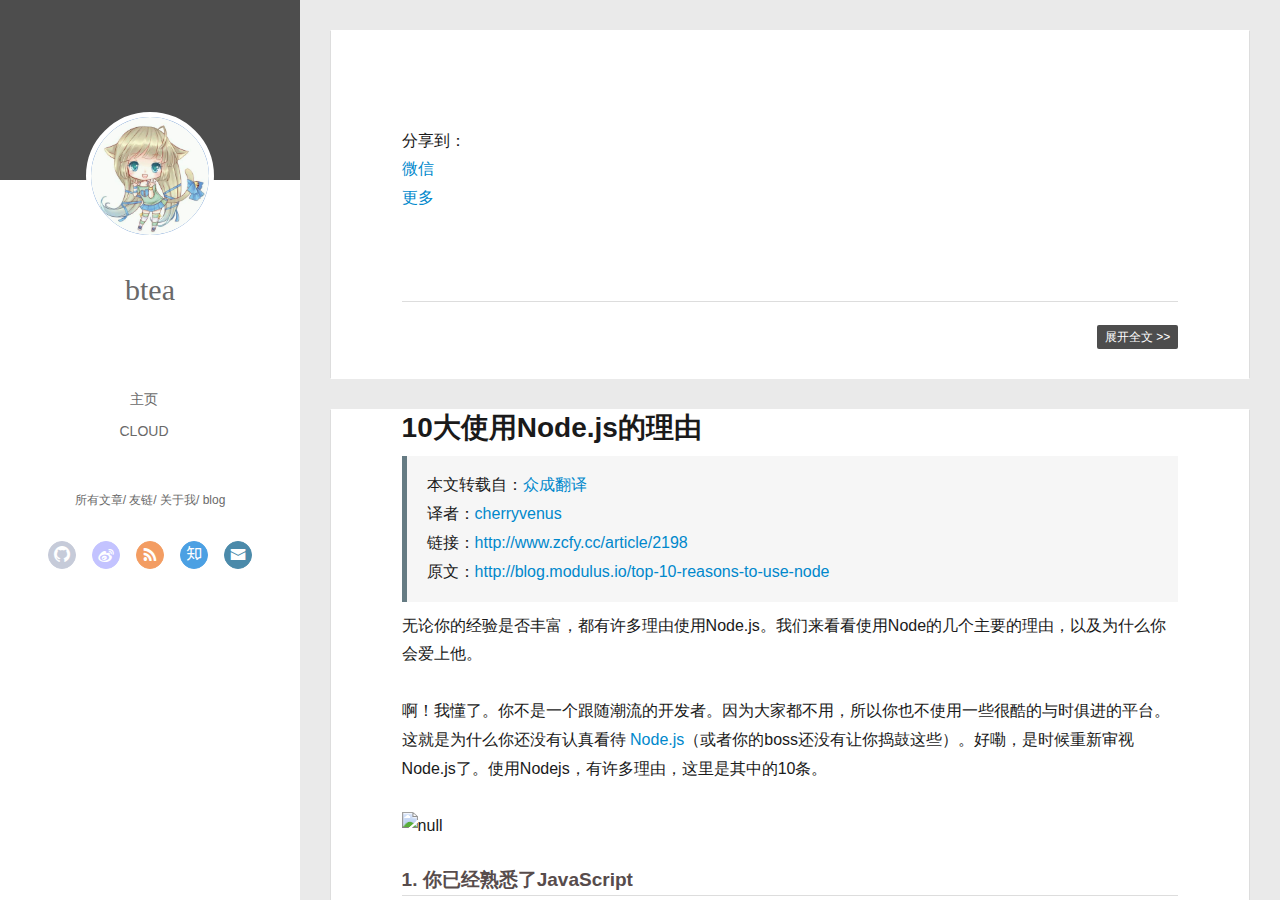
==== index.html @ ea85a0a9 "Site updated: 2017-07-14 10:32:49" ====
<!DOCTYPE html>
<html>
<head>
  <meta charset="utf-8">
  
  <meta name="renderer" content="webkit">
  <meta http-equiv="X-UA-Compatible" content="IE=edge" >
  <link rel="dns-prefetch" href="http://yoursite.com">
  <title>Hexo</title>
  <meta name="viewport" content="width=device-width, initial-scale=1, maximum-scale=1">
  <meta property="og:type" content="website">
<meta property="og:title" content="Hexo">
<meta property="og:url" content="http://yoursite.com/index.html">
<meta property="og:site_name" content="Hexo">
<meta name="twitter:card" content="summary">
<meta name="twitter:title" content="Hexo">
  
    <link rel="alternative" href="/atom.xml" title="Hexo" type="application/atom+xml">
  
  
    <link rel="icon" href="img/1.ico">
  
  <link rel="stylesheet" type="text/css" href="/./main.b3331d.css">
  <style type="text/css">
  
    #container.show {
      background: linear-gradient(200deg,#a0cfe4,#e8c37e);
    }
  </style>
  

  

</head>

<body>
  <div id="container" q-class="show:isCtnShow">
    <canvas id="anm-canvas" class="anm-canvas"></canvas>
    <div class="left-col" q-class="show:isShow">
      
<div class="overlay" style="background: #4d4d4d"></div>
<div class="intrude-less">
	<header id="header" class="inner">
		<a href="/" class="profilepic">
			<img src="/img/timg.jpg" class="js-avatar">
		</a>
		<hgroup>
		  <h1 class="header-author"><a href="/">btea</a></h1>
		</hgroup>
		

		<nav class="header-menu">
			<ul>
			
				<li><a href="/">主页</a></li>
	        
				<li><a href="/cloud/index.html">cloud</a></li>
	        
			</ul>
		</nav>
		<nav class="header-smart-menu">
    		
    			
    			<a q-on="click: openSlider(e, 'innerArchive')" href="javascript:void(0)">所有文章</a>
    			
            
    			
    			<a q-on="click: openSlider(e, 'friends')" href="javascript:void(0)">友链</a>
    			
            
    			
    			<a q-on="click: openSlider(e, 'aboutme')" href="javascript:void(0)">关于我</a>
    			
            
    			
    			<a q-on="click: openSlider(e, 'blank')" href="javascript:void(0)">blog</a>
    			
            
		</nav>
		<nav class="header-nav">
			<div class="social">
				
					<a class="github" target="_blank" href="#" title="github"><i class="icon-github"></i></a>
		        
					<a class="weibo" target="_blank" href="#" title="weibo"><i class="icon-weibo"></i></a>
		        
					<a class="rss" target="_blank" href="#" title="rss"><i class="icon-rss"></i></a>
		        
					<a class="zhihu" target="_blank" href="#" title="zhihu"><i class="icon-zhihu"></i></a>
		        
					<a class="mail" target="_blank" href="mailto:2356281422@qq.com" title="mail"><i class="icon-mail"></i></a>
		        
			</div>
		</nav>
	</header>		
</div>

    </div>
    <div class="mid-col" q-class="show:isShow,hide:isShow|isFalse">
      
<nav id="mobile-nav">
  	<div class="overlay js-overlay" style="background: #4d4d4d"></div>
	<div class="btnctn js-mobile-btnctn">
  		<div class="slider-trigger list" q-on="click: openSlider(e)"><i class="icon icon-sort"></i></div>
	</div>
	<div class="intrude-less">
		<header id="header" class="inner">
			<div class="profilepic">
				<img src="/img/timg.jpg" class="js-avatar">
			</div>
			<hgroup>
			  <h1 class="header-author js-header-author">btea</h1>
			</hgroup>
			
			
			
				
			
				
			
			
			
			<nav class="header-nav">
				<div class="social">
					
						<a class="github" target="_blank" href="#" title="github"><i class="icon-github"></i></a>
			        
						<a class="weibo" target="_blank" href="#" title="weibo"><i class="icon-weibo"></i></a>
			        
						<a class="rss" target="_blank" href="#" title="rss"><i class="icon-rss"></i></a>
			        
						<a class="zhihu" target="_blank" href="#" title="zhihu"><i class="icon-zhihu"></i></a>
			        
						<a class="mail" target="_blank" href="mailto:2356281422@qq.com" title="mail"><i class="icon-mail"></i></a>
			        
				</div>
			</nav>

			<nav class="header-menu js-header-menu">
				<ul style="width: 50%">
				
				
					<li style="width: 50%"><a href="/">主页</a></li>
		        
					<li style="width: 50%"><a href="/cloud/index.html">cloud</a></li>
		        
				</ul>
			</nav>
		</header>				
	</div>
	<div class="mobile-mask" style="display:none" q-show="isShow"></div>
</nav>

      <div id="wrapper" class="body-wrap">
        <div class="menu-l">
          <div class="canvas-wrap">
            <canvas data-colors="#eaeaea" data-sectionHeight="100" data-contentId="js-content" id="myCanvas1" class="anm-canvas"></canvas>
          </div>
          <div id="js-content" class="content-ll">
            
  
    <article id="post-test" class="article article-type-post  article-index" itemscope itemprop="blogPost">
  <div class="article-inner">
    
    <div class="article-entry" itemprop="articleBody">
      
        <p><br>  <!-- JiaThis Button BEGIN --><div id="ckepop"><br>    <span class="jiathis_txt">分享到：</span><br>    <a class="jiathis_button_weixin">微信</a><br>    <a href="http://www.jiathis.com/share" class="jiathis jiathis_txt jiathis_separator jtico jtico_jiathis" target="_blank">更多</a><br>    <a class="jiathis_counter_style"></a> </div><br>    <script type="text/javascript" src="http://v3.jiathis.com/code/jia.js?uid=1" charset="utf-8"></script><br>     <!-- JiaThis Button END --></p>

      

      
    </div>
    <div class="article-info article-info-index">
      
      
      

      
        <p class="article-more-link">
          <a class="article-more-a" href="/2017/07/14/test/">展开全文 >></a>
        </p>
      

      
      <div class="clearfix"></div>
    </div>
  </div>
</article>





  
    <article id="post-node.js" class="article article-type-post  article-index" itemscope itemprop="blogPost">
  <div class="article-inner">
    
    <div class="article-entry" itemprop="articleBody">
      
        <h1 id="10大使用Node-js的理由"><a href="#10大使用Node-js的理由" class="headerlink" title="10大使用Node.js的理由"></a>10大使用Node.js的理由</h1><blockquote>
<p>本文转载自：<a href="http://www.zcfy.cc" target="_blank" rel="external">众成翻译</a><br>译者：<a href="http://www.zcfy.cc/@cherryvenus" target="_blank" rel="external">cherryvenus</a><br>链接：<a href="http://www.zcfy.cc/article/2198" target="_blank" rel="external">http://www.zcfy.cc/article/2198</a><br>原文：<a href="http://blog.modulus.io/top-10-reasons-to-use-node" target="_blank" rel="external">http://blog.modulus.io/top-10-reasons-to-use-node</a></p>
</blockquote>
<p>无论你的经验是否丰富，都有许多理由使用Node.js。我们来看看使用Node的几个主要的理由，以及为什么你会爱上他。</p>
<p>啊！我懂了。你不是一个跟随潮流的开发者。因为大家都不用，所以你也不使用一些很酷的与时俱进的平台。这就是为什么你还没有认真看待 <a href="http://nodejs.org/" target="_blank" rel="external">Node.js</a>（或者你的boss还没有让你捣鼓这些）。好嘞，是时候重新审视Node.js了。使用Nodejs，有许多理由，这里是其中的10条。</p>
<p><img src="http://p0.qhimg.com/t013494e51ae5ceb86e.png" alt="null"></p>
<h3 id="1-你已经熟悉了JavaScript"><a href="#1-你已经熟悉了JavaScript" class="headerlink" title="1. 你已经熟悉了JavaScript"></a>1. 你已经熟悉了JavaScript</h3><p>让我猜猜。你正在使用一个功能强大的客户端框架(<a href="https://angularjs.org/" target="_blank" rel="external">Angular</a>，<a href="http://emberjs.com/" target="_blank" rel="external">Ember</a>, <a href="http://backbonejs.org/" target="_blank" rel="external">Backbone</a>)以及REST-ful服务器端的API，使用JSON这种数据格式来传输和接受数据。即使你没有使用其中的任一种框架，你也用jQuery写过自己的框架。因此如果你不在服务器端使用Node.js，那么你就不断地做转译吧。你在转译两件事：1）来自你脑中JavaScript的逻辑转换为服务器端框架的逻辑。以及2）来自JSON的HTTP数据转换为你的服务器端的对象。</p>
<p>JavaScript贯穿着你的应用，你不但智力上涨，你也获得了实践经验。通过模型和模板的复用，你可以减少应用的大小，同时减少了复杂度和出现bug的可能性。</p>
<p>JavaScript作为一种语言正在占领全世界！过不了多久，全球的每台电脑上都会有一个JavaScript运行环境，并且这看上去会持续一段时间。</p>
<h3 id="2-它很快"><a href="#2-它很快" class="headerlink" title="2. 它很快"></a>2. 它很快</h3><p>Node.js是JavaScript运行环境，使用了Google用在Chrome中的V8引擎。V8以闪电般的速度编译和执行JavaScript是因为V8将JavaScript编译成本地机器代码。</p>
<p><img src="http://p0.qhimg.com/t01ebafd23ec44d1a8e.jpg" alt="null"></p>
<p>除了让JavaScript运行有闪电般的速度，Node.js真正的魔法是event loop。event loop 在所有的I/O异步操作中都是单线程实现的。传统上，I/O操作可以同步运行（阻塞），也可以是异步的，通过并行线程来执行工作。这种传统的方法消耗许多内存并且是臭名昭著地难编程。相比较之下，当一个Node应用需要执行一个I/O操作，他传递一个异步任务到event loop，加上一个回调函数，然后继续执行剩下的程序。当异步操作完成，event loop 返回任务去执行他的回调函数。</p>
<p>换句话说，网络连接的读写，文件系统的读写，以及数据库的读写——所有的在网页应用中的日常任务——在Node中执行地非常非常快。Node能让你创建快速，大规模的网络应用，能够处理高吞吐量的大量的实时连接。</p>
<h3 id="3-工具"><a href="#3-工具" class="headerlink" title="3. 工具"></a>3. 工具</h3><p><img src="http://p0.qhimg.com/t01475899077af3e019.png" alt="null"></p>
<p><a href="https://www.npmjs.org/" target="_blank" rel="external">npm</a>是Node.js的包管理器并且它棒呆了。这确实很棒，当然，这类似于其他生态系统的包管理器，但是npm很快很稳很一致。他在寻找和安装项目依赖做的非常好。他让包和其他的项目隔离开来，防止版本混淆。但是，他也处理全局shell命令安装和平台依赖的二进制。一时间，我不记得我在npm中安装的包，在这里我要问自己，“为什么会混淆这些模块？模块安装在哪里？为什么选这个版本而不是另一个？”</p>
<p><a href="http://gruntjs.com/" target="_blank" rel="external">grunt</a> 是较早的任务管理器，但是也有新生代的工具，如<a href="http://gulpjs.com/" target="_blank" rel="external">gulp</a>, <a href="http://brunch.io/" target="_blank" rel="external">brunch</a>, 和 <a href="https://github.com/broccolijs/broccoli" target="_blank" rel="external">broccoli</a>，他们专注于创建编译你的文件，利用了JavaScript强大的文件流能力。</p>
<h3 id="4-你又一次刷新了对JavaScript的认识"><a href="#4-你又一次刷新了对JavaScript的认识" class="headerlink" title="4. 你又一次刷新了对JavaScript的认识"></a>4. 你又一次刷新了对JavaScript的认识</h3><p><img src="http://p0.qhimg.com/t018cdb56bfcae707f2.png" alt="null"></p>
<p>那么你决定在你的服务器上用JavaScript了，并且你为你的决定感到庆幸，避免了所有的从客户端数据到服务器端数据的编译。但是数据到数据库需要甚至更多的编译！</p>
<p>There’s good news. If you’re using an object database like <a href="http://www.mongodb.org/" target="_blank" rel="external">Mongo</a>, then you can extend JavaScript to the persistence layer as well.<br>这是一个好消息。如果你在用对象数据库，如 <a href="http://www.mongodb.org/" target="_blank" rel="external">Mongo</a>，然后你可以扩展JavaScript让持久层更好。</p>
<p>使用node.js允许你在客户端，在服务器端和在数据库中用相同的语言。从浏览器到磁盘，你可以用他的原生JSON格式保存你的数据。</p>
<h3 id="5-实时变得简单"><a href="#5-实时变得简单" class="headerlink" title="5. 实时变得简单"></a>5. 实时变得简单</h3><p>如果Node.js很擅长多并发连接，那么他也擅长多用户的，实时的网页程序，例如聊天室和游戏。Node的 event loop 能够满足多用户需求。实时能力使用websocket协议。Websocket是在客户端和服务器端的简单的双向沟通渠道。因此服务器能够推送数据到客户端就像客户端推送一样。websocket运行在TCP，避免了HTTP的消耗。</p>
<p><a href="http://socket.io/" target="_blank" rel="external">Socket.io</a>是在websoket库中的一个非常受欢迎的库，这让杀掉协同的web应用变得简单。这里是一个简单的使用 socket.io的服务器：</p>
<figure class="highlight plain"><table><tr><td class="gutter"><pre><div class="line">1</div><div class="line">2</div><div class="line">3</div><div class="line">4</div><div class="line">5</div><div class="line">6</div><div class="line">7</div><div class="line">8</div><div class="line">9</div><div class="line">10</div><div class="line">11</div><div class="line">12</div><div class="line">13</div><div class="line">14</div><div class="line">15</div></pre></td><td class="code"><pre><div class="line">var app = require(&apos;http&apos;).createServer(handler)</div><div class="line">var io = require(&apos;socket.io&apos;)(app);</div><div class="line"></div><div class="line">app.listen(8080);</div><div class="line"></div><div class="line">io.on(&apos;connection&apos;, function (socket) &#123;</div><div class="line"></div><div class="line">  // Send a message to the client</div><div class="line">  socket.emit(&apos;event to client&apos;, &#123; hello: &apos;world&apos; &#125;);</div><div class="line"></div><div class="line">  // Handle a message from the client</div><div class="line">  socket.on(&apos;event from client, function (data) &#123;</div><div class="line">    console.log(data);</div><div class="line">  &#125;);</div><div class="line">&#125;);</div></pre></td></tr></table></figure>
<h3 id="6-流数据"><a href="#6-流数据" class="headerlink" title="6. 流数据"></a>6. 流数据</h3><p>传统意义上来说，web框架将HTTP请求和响应当做一个整体的数据对象。实际上，他们是I/O流，你可以想象，如果你把文件从文件系统中以流的形式取出。既然Node.js非常擅长处理I/O，我们能够利用这个特点创建一些很酷的东西。比如，它能够当视频或音频文件上传的时候，就<a href="http://transloadit.com/blog/2010/12/realtime-encoding-over-150x-faster/" target="_blank" rel="external">转码音频或视频文件</a>，减少了整体处理的时间。</p>
<p>Node能够读写流到websocket，就像他可以读写流到HTTP。比如，我们能够从服务器中运行的进程中通过websocket标准输出到浏览器，并且实时在网页上显示输出结果。</p>
<h3 id="7-一个代码库和免费的实时"><a href="#7-一个代码库和免费的实时" class="headerlink" title="7. 一个代码库和免费的实时"></a>7. 一个代码库和免费的实时</h3><p>如果你已经了解了这么多，你可能会问自己，“如果Node.js允许你在服务器和客户端使用JavaScript，并且让客户端和服务器端数据传输变得简单，我能不能写一个web应用，让一个代码库在客户端和服务器端运行，并且在两者之间自动异步处理数据。”</p>
<p><img src="http://p0.qhimg.com/t01f765a2e8ed7a6e11.png" alt="null"></p>
<p>这个问题的答案是yes，并且对于此app的框架可以是<a href="https://www.meteor.com/" target="_blank" rel="external">Meteor</a>。Meteor是下一代基于Node的web框架。他可以在客户端和服务器端运行相同的代码库。然后，数据自动保存在服务器。其他的方式也奏效！任何服务器上的数据都自动传到客户端。未来会更好！任何展示数据的网页都会自动回应和自动更新。</p>
<figure class="highlight plain"><table><tr><td class="gutter"><pre><div class="line">1</div><div class="line">2</div><div class="line">3</div><div class="line">4</div><div class="line">5</div><div class="line">6</div><div class="line">7</div></pre></td><td class="code"><pre><div class="line">// Save the value of &apos;name&apos; upon clicking &apos;submit&apos; directly in the browser!</div><div class="line">&apos;.click .submit&apos;: function(e, tpl) &#123;</div><div class="line">  Users.update(</div><div class="line">    &#123; _id: this._id &#125;,</div><div class="line">    &#123; $set: &#123; name: $(&apos;.name&apos;).val() &#125;&#125;</div><div class="line">  );</div><div class="line">&#125;</div></pre></td></tr></table></figure>
<h3 id="8-企业管理者"><a href="#8-企业管理者" class="headerlink" title="8. 企业管理者"></a>8. 企业管理者</h3><p>任何开源项目的潜在风险就是被项目维护者所放弃。这不是Node.js的现况。Node现在由 <a href="https://www.joyent.com/" target="_blank" rel="external">Joyent</a>所赞助，这雇佣了项目带头人和其他的核心贡献者，因此有一家真实的公司在支持这项目的未来。更不要说有一大批大公司在每一个层级支持了此项目，其中包括 Walmart, Microsoft, Yahoo, Paypal, Voxer, 等等。</p>
<h3 id="9-托管"><a href="#9-托管" class="headerlink" title="9. 托管"></a>9. 托管</h3><p><img src="http://p0.qhimg.com/t015e965983ccdda08a.png" alt="null"></p>
<p>随着Node.js的快速普及，世界级规模的Node.js托管也在增长着。特别是，平台即服务（PaaS）供应者，比如<a href="https://modulus.io/" target="_blank" rel="external">Modulus</a> 和其他减少为一个指令的部署。PaaS的鼻祖，Heroku，现在正式地支持Node部署。</p>
<h3 id="10-每个开发者都知道（一些）JavaScript"><a href="#10-每个开发者都知道（一些）JavaScript" class="headerlink" title="10. 每个开发者都知道（一些）JavaScript"></a>10. 每个开发者都知道（一些）JavaScript</h3><p>这是给你boss的理由。</p>
<p>随着web的兴起，已经存在的JavaScript的点击和鼠标滑过事件。每个web开发者都编写过一点JavaScript，即使是使用jQuery插件开发的JavaScript。寻找web开发擦能的人现在非常困难，因此当选择一个web平台，为什么不选择在这个世界上每个web开发者都熟悉的语言？</p>
<h3 id="总结！奖励！"><a href="#总结！奖励！" class="headerlink" title="总结！奖励！"></a>总结！奖励！</h3><p>但是等等，还有更多！和任何平台或产品一样，开源或者其他的，他的社区都有着巨大的影响因素。Node在这方面是首屈一指的。从聚会到会议，有很多真的很聪明的人每天都在为生态圈工作。与此同时，社区是很受欢迎的。这些聪明的人很高兴给这些新人提供Node的帮助，即使是一般的编程。在IRC，你不用不好意思问问题或者开出一个话题。这个社区是十分活跃的，在npm上有超过91000的模块。并且这个社区是慷慨的。在2013年，个人 <a href="https://scalenpm.nodejitsu.com/" target="_blank" rel="external">赞助超过 $70,000</a>帮助公共npm服务器运行。</p>
<p>是的，Node现在是很受欢迎的。这是web开发，因此可能下周，node就会消失，下一个热点会出现（会是GO或者Elixir吗？）。但是试试吧！</p>

      

      
    </div>
    <div class="article-info article-info-index">
      
      
      

      
        <p class="article-more-link">
          <a class="article-more-a" href="/2017/07/06/node.js/">展开全文 >></a>
        </p>
      

      
      <div class="clearfix"></div>
    </div>
  </div>
</article>





  
    <article id="post-cloud" class="article article-type-post  article-index" itemscope itemprop="blogPost">
  <div class="article-inner">
    
    <div class="article-entry" itemprop="articleBody">
      
        <hr>
<h2 id="Cloud"><a href="#Cloud" class="headerlink" title="Cloud"></a>Cloud</h2><pre><code>&lt;a&gt;音乐&lt;/a&gt;
</code></pre>
      

      
    </div>
    <div class="article-info article-info-index">
      
      
      

      
        <p class="article-more-link">
          <a class="article-more-a" href="/2017/07/05/cloud/">展开全文 >></a>
        </p>
      

      
      <div class="clearfix"></div>
    </div>
  </div>
</article>





  
    <article id="post-hello-world" class="article article-type-post  article-index" itemscope itemprop="blogPost">
  <div class="article-inner">
    
      <header class="article-header">
        
  
    <h1 itemprop="name">
      <a class="article-title" href="/2017/05/26/hello-world/">Hello World</a>
    </h1>
  

        
        <a href="/2017/05/26/hello-world/" class="archive-article-date">
  	<time datetime="2017-05-26T04:38:40.202Z" itemprop="datePublished"><i class="icon-calendar icon"></i>2017-05-26</time>
</a>
        
      </header>
    
    <div class="article-entry" itemprop="articleBody">
      
        <p>Welcome to <a href="https://hexo.io/" target="_blank" rel="external">Hexo</a>! This is your very first post. Check <a href="https://hexo.io/docs/" target="_blank" rel="external">documentation</a> for more info. If you get any problems when using Hexo, you can find the answer in <a href="https://hexo.io/docs/troubleshooting.html" target="_blank" rel="external">troubleshooting</a> or you can ask me on <a href="https://github.com/hexojs/hexo/issues" target="_blank" rel="external">GitHub</a>.</p>
<h2 id="Quick-Start"><a href="#Quick-Start" class="headerlink" title="Quick Start"></a>Quick Start</h2><h3 id="Create-a-new-post"><a href="#Create-a-new-post" class="headerlink" title="Create a new post"></a>Create a new post</h3><figure class="highlight bash"><table><tr><td class="gutter"><pre><div class="line">1</div></pre></td><td class="code"><pre><div class="line">$ hexo new <span class="string">"My New Post"</span></div></pre></td></tr></table></figure>
<p>More info: <a href="https://hexo.io/docs/writing.html" target="_blank" rel="external">Writing</a></p>
<h3 id="Run-server"><a href="#Run-server" class="headerlink" title="Run server"></a>Run server</h3><figure class="highlight bash"><table><tr><td class="gutter"><pre><div class="line">1</div></pre></td><td class="code"><pre><div class="line">$ hexo server</div></pre></td></tr></table></figure>
<p>More info: <a href="https://hexo.io/docs/server.html" target="_blank" rel="external">Server</a></p>
<h3 id="Generate-static-files"><a href="#Generate-static-files" class="headerlink" title="Generate static files"></a>Generate static files</h3><figure class="highlight bash"><table><tr><td class="gutter"><pre><div class="line">1</div></pre></td><td class="code"><pre><div class="line">$ hexo generate</div></pre></td></tr></table></figure>
<p>More info: <a href="https://hexo.io/docs/generating.html" target="_blank" rel="external">Generating</a></p>
<h3 id="Deploy-to-remote-sites"><a href="#Deploy-to-remote-sites" class="headerlink" title="Deploy to remote sites"></a>Deploy to remote sites</h3><figure class="highlight bash"><table><tr><td class="gutter"><pre><div class="line">1</div></pre></td><td class="code"><pre><div class="line">$ hexo deploy</div></pre></td></tr></table></figure>
<p>More info: <a href="https://hexo.io/docs/deployment.html" target="_blank" rel="external">Deployment</a></p>

      

      
    </div>
    <div class="article-info article-info-index">
      
      
      

      
        <p class="article-more-link">
          <a class="article-more-a" href="/2017/05/26/hello-world/">展开全文 >></a>
        </p>
      

      
      <div class="clearfix"></div>
    </div>
  </div>
</article>





  
  


          </div>
        </div>
      </div>
      <footer id="footer">
  <div class="outer">
    <div id="footer-info">
    	<div class="footer-left">
    		&copy; 2017 btea
    	</div>
      	<div class="footer-right">
      		<a href="http://hexo.io/" target="_blank">Hexo</a>  Theme <a href="https://github.com/litten/hexo-theme-yilia" target="_blank">Yilia</a> by Litten
      	</div>
    </div>
  </div>
</footer>
    </div>
    <script>
	var yiliaConfig = {
		mathjax: false,
		isHome: true,
		isPost: false,
		isArchive: false,
		isTag: false,
		isCategory: false,
		open_in_new: false,
		root: "/",
		innerArchive: true,
		showTags: false
	}
</script>

<script>!function(t){function n(e){if(r[e])return r[e].exports;var i=r[e]={exports:{},id:e,loaded:!1};return t[e].call(i.exports,i,i.exports,n),i.loaded=!0,i.exports}var r={};n.m=t,n.c=r,n.p="./",n(0)}([function(t,n,r){r(194),t.exports=r(190)},function(t,n,r){var e=r(3),i=r(52),o=r(27),u=r(28),c=r(53),f="prototype",a=function(t,n,r){var s,l,h,v,p=t&a.F,d=t&a.G,y=t&a.S,g=t&a.P,b=t&a.B,m=d?e:y?e[n]||(e[n]={}):(e[n]||{})[f],x=d?i:i[n]||(i[n]={}),w=x[f]||(x[f]={});d&&(r=n);for(s in r)l=!p&&m&&void 0!==m[s],h=(l?m:r)[s],v=b&&l?c(h,e):g&&"function"==typeof h?c(Function.call,h):h,m&&u(m,s,h,t&a.U),x[s]!=h&&o(x,s,v),g&&w[s]!=h&&(w[s]=h)};e.core=i,a.F=1,a.G=2,a.S=4,a.P=8,a.B=16,a.W=32,a.U=64,a.R=128,t.exports=a},function(t,n,r){var e=r(6);t.exports=function(t){if(!e(t))throw TypeError(t+" is not an object!");return t}},function(t,n){var r=t.exports="undefined"!=typeof window&&window.Math==Math?window:"undefined"!=typeof self&&self.Math==Math?self:Function("return this")();"number"==typeof __g&&(__g=r)},function(t,n){t.exports=function(t){try{return!!t()}catch(t){return!0}}},function(t,n){var r=t.exports="undefined"!=typeof window&&window.Math==Math?window:"undefined"!=typeof self&&self.Math==Math?self:Function("return this")();"number"==typeof __g&&(__g=r)},function(t,n){t.exports=function(t){return"object"==typeof t?null!==t:"function"==typeof t}},function(t,n,r){var e=r(126)("wks"),i=r(76),o=r(3).Symbol,u="function"==typeof o;(t.exports=function(t){return e[t]||(e[t]=u&&o[t]||(u?o:i)("Symbol."+t))}).store=e},function(t,n){var r={}.hasOwnProperty;t.exports=function(t,n){return r.call(t,n)}},function(t,n,r){var e=r(94),i=r(33);t.exports=function(t){return e(i(t))}},function(t,n,r){t.exports=!r(4)(function(){return 7!=Object.defineProperty({},"a",{get:function(){return 7}}).a})},function(t,n,r){var e=r(2),i=r(167),o=r(50),u=Object.defineProperty;n.f=r(10)?Object.defineProperty:function(t,n,r){if(e(t),n=o(n,!0),e(r),i)try{return u(t,n,r)}catch(t){}if("get"in r||"set"in r)throw TypeError("Accessors not supported!");return"value"in r&&(t[n]=r.value),t}},function(t,n,r){t.exports=!r(18)(function(){return 7!=Object.defineProperty({},"a",{get:function(){return 7}}).a})},function(t,n,r){var e=r(14),i=r(22);t.exports=r(12)?function(t,n,r){return e.f(t,n,i(1,r))}:function(t,n,r){return t[n]=r,t}},function(t,n,r){var e=r(20),i=r(58),o=r(42),u=Object.defineProperty;n.f=r(12)?Object.defineProperty:function(t,n,r){if(e(t),n=o(n,!0),e(r),i)try{return u(t,n,r)}catch(t){}if("get"in r||"set"in r)throw TypeError("Accessors not supported!");return"value"in r&&(t[n]=r.value),t}},function(t,n,r){var e=r(40)("wks"),i=r(23),o=r(5).Symbol,u="function"==typeof o;(t.exports=function(t){return e[t]||(e[t]=u&&o[t]||(u?o:i)("Symbol."+t))}).store=e},function(t,n,r){var e=r(67),i=Math.min;t.exports=function(t){return t>0?i(e(t),9007199254740991):0}},function(t,n,r){var e=r(46);t.exports=function(t){return Object(e(t))}},function(t,n){t.exports=function(t){try{return!!t()}catch(t){return!0}}},function(t,n,r){var e=r(63),i=r(34);t.exports=Object.keys||function(t){return e(t,i)}},function(t,n,r){var e=r(21);t.exports=function(t){if(!e(t))throw TypeError(t+" is not an object!");return t}},function(t,n){t.exports=function(t){return"object"==typeof t?null!==t:"function"==typeof t}},function(t,n){t.exports=function(t,n){return{enumerable:!(1&t),configurable:!(2&t),writable:!(4&t),value:n}}},function(t,n){var r=0,e=Math.random();t.exports=function(t){return"Symbol(".concat(void 0===t?"":t,")_",(++r+e).toString(36))}},function(t,n){var r={}.hasOwnProperty;t.exports=function(t,n){return r.call(t,n)}},function(t,n){var r=t.exports={version:"2.4.0"};"number"==typeof __e&&(__e=r)},function(t,n){t.exports=function(t){if("function"!=typeof t)throw TypeError(t+" is not a function!");return t}},function(t,n,r){var e=r(11),i=r(66);t.exports=r(10)?function(t,n,r){return e.f(t,n,i(1,r))}:function(t,n,r){return t[n]=r,t}},function(t,n,r){var e=r(3),i=r(27),o=r(24),u=r(76)("src"),c="toString",f=Function[c],a=(""+f).split(c);r(52).inspectSource=function(t){return f.call(t)},(t.exports=function(t,n,r,c){var f="function"==typeof r;f&&(o(r,"name")||i(r,"name",n)),t[n]!==r&&(f&&(o(r,u)||i(r,u,t[n]?""+t[n]:a.join(String(n)))),t===e?t[n]=r:c?t[n]?t[n]=r:i(t,n,r):(delete t[n],i(t,n,r)))})(Function.prototype,c,function(){return"function"==typeof this&&this[u]||f.call(this)})},function(t,n,r){var e=r(1),i=r(4),o=r(46),u=function(t,n,r,e){var i=String(o(t)),u="<"+n;return""!==r&&(u+=" "+r+'="'+String(e).replace(/"/g,"&quot;")+'"'),u+">"+i+"</"+n+">"};t.exports=function(t,n){var r={};r[t]=n(u),e(e.P+e.F*i(function(){var n=""[t]('"');return n!==n.toLowerCase()||n.split('"').length>3}),"String",r)}},function(t,n,r){var e=r(115),i=r(46);t.exports=function(t){return e(i(t))}},function(t,n,r){var e=r(116),i=r(66),o=r(30),u=r(50),c=r(24),f=r(167),a=Object.getOwnPropertyDescriptor;n.f=r(10)?a:function(t,n){if(t=o(t),n=u(n,!0),f)try{return a(t,n)}catch(t){}if(c(t,n))return i(!e.f.call(t,n),t[n])}},function(t,n,r){var e=r(24),i=r(17),o=r(145)("IE_PROTO"),u=Object.prototype;t.exports=Object.getPrototypeOf||function(t){return t=i(t),e(t,o)?t[o]:"function"==typeof t.constructor&&t instanceof t.constructor?t.constructor.prototype:t instanceof Object?u:null}},function(t,n){t.exports=function(t){if(void 0==t)throw TypeError("Can't call method on  "+t);return t}},function(t,n){t.exports="constructor,hasOwnProperty,isPrototypeOf,propertyIsEnumerable,toLocaleString,toString,valueOf".split(",")},function(t,n){t.exports={}},function(t,n){t.exports=!0},function(t,n){n.f={}.propertyIsEnumerable},function(t,n,r){var e=r(14).f,i=r(8),o=r(15)("toStringTag");t.exports=function(t,n,r){t&&!i(t=r?t:t.prototype,o)&&e(t,o,{configurable:!0,value:n})}},function(t,n,r){var e=r(40)("keys"),i=r(23);t.exports=function(t){return e[t]||(e[t]=i(t))}},function(t,n,r){var e=r(5),i="__core-js_shared__",o=e[i]||(e[i]={});t.exports=function(t){return o[t]||(o[t]={})}},function(t,n){var r=Math.ceil,e=Math.floor;t.exports=function(t){return isNaN(t=+t)?0:(t>0?e:r)(t)}},function(t,n,r){var e=r(21);t.exports=function(t,n){if(!e(t))return t;var r,i;if(n&&"function"==typeof(r=t.toString)&&!e(i=r.call(t)))return i;if("function"==typeof(r=t.valueOf)&&!e(i=r.call(t)))return i;if(!n&&"function"==typeof(r=t.toString)&&!e(i=r.call(t)))return i;throw TypeError("Can't convert object to primitive value")}},function(t,n,r){var e=r(5),i=r(25),o=r(36),u=r(44),c=r(14).f;t.exports=function(t){var n=i.Symbol||(i.Symbol=o?{}:e.Symbol||{});"_"==t.charAt(0)||t in n||c(n,t,{value:u.f(t)})}},function(t,n,r){n.f=r(15)},function(t,n){var r={}.toString;t.exports=function(t){return r.call(t).slice(8,-1)}},function(t,n){t.exports=function(t){if(void 0==t)throw TypeError("Can't call method on  "+t);return t}},function(t,n,r){var e=r(4);t.exports=function(t,n){return!!t&&e(function(){n?t.call(null,function(){},1):t.call(null)})}},function(t,n,r){var e=r(53),i=r(115),o=r(17),u=r(16),c=r(202);t.exports=function(t,n){var r=1==t,f=2==t,a=3==t,s=4==t,l=6==t,h=5==t||l,v=n||c;return function(n,c,p){for(var d,y,g=o(n),b=i(g),m=e(c,p,3),x=u(b.length),w=0,S=r?v(n,x):f?v(n,0):void 0;x>w;w++)if((h||w in b)&&(d=b[w],y=m(d,w,g),t))if(r)S[w]=y;else if(y)switch(t){case 3:return!0;case 5:return d;case 6:return w;case 2:S.push(d)}else if(s)return!1;return l?-1:a||s?s:S}}},function(t,n,r){var e=r(1),i=r(52),o=r(4);t.exports=function(t,n){var r=(i.Object||{})[t]||Object[t],u={};u[t]=n(r),e(e.S+e.F*o(function(){r(1)}),"Object",u)}},function(t,n,r){var e=r(6);t.exports=function(t,n){if(!e(t))return t;var r,i;if(n&&"function"==typeof(r=t.toString)&&!e(i=r.call(t)))return i;if("function"==typeof(r=t.valueOf)&&!e(i=r.call(t)))return i;if(!n&&"function"==typeof(r=t.toString)&&!e(i=r.call(t)))return i;throw TypeError("Can't convert object to primitive value")}},function(t,n,r){var e=r(5),i=r(25),o=r(91),u=r(13),c="prototype",f=function(t,n,r){var a,s,l,h=t&f.F,v=t&f.G,p=t&f.S,d=t&f.P,y=t&f.B,g=t&f.W,b=v?i:i[n]||(i[n]={}),m=b[c],x=v?e:p?e[n]:(e[n]||{})[c];v&&(r=n);for(a in r)(s=!h&&x&&void 0!==x[a])&&a in b||(l=s?x[a]:r[a],b[a]=v&&"function"!=typeof x[a]?r[a]:y&&s?o(l,e):g&&x[a]==l?function(t){var n=function(n,r,e){if(this instanceof t){switch(arguments.length){case 0:return new t;case 1:return new t(n);case 2:return new t(n,r)}return new t(n,r,e)}return t.apply(this,arguments)};return n[c]=t[c],n}(l):d&&"function"==typeof l?o(Function.call,l):l,d&&((b.virtual||(b.virtual={}))[a]=l,t&f.R&&m&&!m[a]&&u(m,a,l)))};f.F=1,f.G=2,f.S=4,f.P=8,f.B=16,f.W=32,f.U=64,f.R=128,t.exports=f},function(t,n){var r=t.exports={version:"2.4.0"};"number"==typeof __e&&(__e=r)},function(t,n,r){var e=r(26);t.exports=function(t,n,r){if(e(t),void 0===n)return t;switch(r){case 1:return function(r){return t.call(n,r)};case 2:return function(r,e){return t.call(n,r,e)};case 3:return function(r,e,i){return t.call(n,r,e,i)}}return function(){return t.apply(n,arguments)}}},function(t,n,r){var e=r(183),i=r(1),o=r(126)("metadata"),u=o.store||(o.store=new(r(186))),c=function(t,n,r){var i=u.get(t);if(!i){if(!r)return;u.set(t,i=new e)}var o=i.get(n);if(!o){if(!r)return;i.set(n,o=new e)}return o},f=function(t,n,r){var e=c(n,r,!1);return void 0!==e&&e.has(t)},a=function(t,n,r){var e=c(n,r,!1);return void 0===e?void 0:e.get(t)},s=function(t,n,r,e){c(r,e,!0).set(t,n)},l=function(t,n){var r=c(t,n,!1),e=[];return r&&r.forEach(function(t,n){e.push(n)}),e},h=function(t){return void 0===t||"symbol"==typeof t?t:String(t)},v=function(t){i(i.S,"Reflect",t)};t.exports={store:u,map:c,has:f,get:a,set:s,keys:l,key:h,exp:v}},function(t,n,r){"use strict";if(r(10)){var e=r(69),i=r(3),o=r(4),u=r(1),c=r(127),f=r(152),a=r(53),s=r(68),l=r(66),h=r(27),v=r(73),p=r(67),d=r(16),y=r(75),g=r(50),b=r(24),m=r(180),x=r(114),w=r(6),S=r(17),_=r(137),O=r(70),E=r(32),P=r(71).f,j=r(154),F=r(76),M=r(7),A=r(48),N=r(117),T=r(146),I=r(155),k=r(80),L=r(123),R=r(74),C=r(130),D=r(160),U=r(11),W=r(31),G=U.f,B=W.f,V=i.RangeError,z=i.TypeError,q=i.Uint8Array,K="ArrayBuffer",J="Shared"+K,Y="BYTES_PER_ELEMENT",H="prototype",$=Array[H],X=f.ArrayBuffer,Q=f.DataView,Z=A(0),tt=A(2),nt=A(3),rt=A(4),et=A(5),it=A(6),ot=N(!0),ut=N(!1),ct=I.values,ft=I.keys,at=I.entries,st=$.lastIndexOf,lt=$.reduce,ht=$.reduceRight,vt=$.join,pt=$.sort,dt=$.slice,yt=$.toString,gt=$.toLocaleString,bt=M("iterator"),mt=M("toStringTag"),xt=F("typed_constructor"),wt=F("def_constructor"),St=c.CONSTR,_t=c.TYPED,Ot=c.VIEW,Et="Wrong length!",Pt=A(1,function(t,n){return Tt(T(t,t[wt]),n)}),jt=o(function(){return 1===new q(new Uint16Array([1]).buffer)[0]}),Ft=!!q&&!!q[H].set&&o(function(){new q(1).set({})}),Mt=function(t,n){if(void 0===t)throw z(Et);var r=+t,e=d(t);if(n&&!m(r,e))throw V(Et);return e},At=function(t,n){var r=p(t);if(r<0||r%n)throw V("Wrong offset!");return r},Nt=function(t){if(w(t)&&_t in t)return t;throw z(t+" is not a typed array!")},Tt=function(t,n){if(!(w(t)&&xt in t))throw z("It is not a typed array constructor!");return new t(n)},It=function(t,n){return kt(T(t,t[wt]),n)},kt=function(t,n){for(var r=0,e=n.length,i=Tt(t,e);e>r;)i[r]=n[r++];return i},Lt=function(t,n,r){G(t,n,{get:function(){return this._d[r]}})},Rt=function(t){var n,r,e,i,o,u,c=S(t),f=arguments.length,s=f>1?arguments[1]:void 0,l=void 0!==s,h=j(c);if(void 0!=h&&!_(h)){for(u=h.call(c),e=[],n=0;!(o=u.next()).done;n++)e.push(o.value);c=e}for(l&&f>2&&(s=a(s,arguments[2],2)),n=0,r=d(c.length),i=Tt(this,r);r>n;n++)i[n]=l?s(c[n],n):c[n];return i},Ct=function(){for(var t=0,n=arguments.length,r=Tt(this,n);n>t;)r[t]=arguments[t++];return r},Dt=!!q&&o(function(){gt.call(new q(1))}),Ut=function(){return gt.apply(Dt?dt.call(Nt(this)):Nt(this),arguments)},Wt={copyWithin:function(t,n){return D.call(Nt(this),t,n,arguments.length>2?arguments[2]:void 0)},every:function(t){return rt(Nt(this),t,arguments.length>1?arguments[1]:void 0)},fill:function(t){return C.apply(Nt(this),arguments)},filter:function(t){return It(this,tt(Nt(this),t,arguments.length>1?arguments[1]:void 0))},find:function(t){return et(Nt(this),t,arguments.length>1?arguments[1]:void 0)},findIndex:function(t){return it(Nt(this),t,arguments.length>1?arguments[1]:void 0)},forEach:function(t){Z(Nt(this),t,arguments.length>1?arguments[1]:void 0)},indexOf:function(t){return ut(Nt(this),t,arguments.length>1?arguments[1]:void 0)},includes:function(t){return ot(Nt(this),t,arguments.length>1?arguments[1]:void 0)},join:function(t){return vt.apply(Nt(this),arguments)},lastIndexOf:function(t){return st.apply(Nt(this),arguments)},map:function(t){return Pt(Nt(this),t,arguments.length>1?arguments[1]:void 0)},reduce:function(t){return lt.apply(Nt(this),arguments)},reduceRight:function(t){return ht.apply(Nt(this),arguments)},reverse:function(){for(var t,n=this,r=Nt(n).length,e=Math.floor(r/2),i=0;i<e;)t=n[i],n[i++]=n[--r],n[r]=t;return n},some:function(t){return nt(Nt(this),t,arguments.length>1?arguments[1]:void 0)},sort:function(t){return pt.call(Nt(this),t)},subarray:function(t,n){var r=Nt(this),e=r.length,i=y(t,e);return new(T(r,r[wt]))(r.buffer,r.byteOffset+i*r.BYTES_PER_ELEMENT,d((void 0===n?e:y(n,e))-i))}},Gt=function(t,n){return It(this,dt.call(Nt(this),t,n))},Bt=function(t){Nt(this);var n=At(arguments[1],1),r=this.length,e=S(t),i=d(e.length),o=0;if(i+n>r)throw V(Et);for(;o<i;)this[n+o]=e[o++]},Vt={entries:function(){return at.call(Nt(this))},keys:function(){return ft.call(Nt(this))},values:function(){return ct.call(Nt(this))}},zt=function(t,n){return w(t)&&t[_t]&&"symbol"!=typeof n&&n in t&&String(+n)==String(n)},qt=function(t,n){return zt(t,n=g(n,!0))?l(2,t[n]):B(t,n)},Kt=function(t,n,r){return!(zt(t,n=g(n,!0))&&w(r)&&b(r,"value"))||b(r,"get")||b(r,"set")||r.configurable||b(r,"writable")&&!r.writable||b(r,"enumerable")&&!r.enumerable?G(t,n,r):(t[n]=r.value,t)};St||(W.f=qt,U.f=Kt),u(u.S+u.F*!St,"Object",{getOwnPropertyDescriptor:qt,defineProperty:Kt}),o(function(){yt.call({})})&&(yt=gt=function(){return vt.call(this)});var Jt=v({},Wt);v(Jt,Vt),h(Jt,bt,Vt.values),v(Jt,{slice:Gt,set:Bt,constructor:function(){},toString:yt,toLocaleString:Ut}),Lt(Jt,"buffer","b"),Lt(Jt,"byteOffset","o"),Lt(Jt,"byteLength","l"),Lt(Jt,"length","e"),G(Jt,mt,{get:function(){return this[_t]}}),t.exports=function(t,n,r,f){f=!!f;var a=t+(f?"Clamped":"")+"Array",l="Uint8Array"!=a,v="get"+t,p="set"+t,y=i[a],g=y||{},b=y&&E(y),m=!y||!c.ABV,S={},_=y&&y[H],j=function(t,r){var e=t._d;return e.v[v](r*n+e.o,jt)},F=function(t,r,e){var i=t._d;f&&(e=(e=Math.round(e))<0?0:e>255?255:255&e),i.v[p](r*n+i.o,e,jt)},M=function(t,n){G(t,n,{get:function(){return j(this,n)},set:function(t){return F(this,n,t)},enumerable:!0})};m?(y=r(function(t,r,e,i){s(t,y,a,"_d");var o,u,c,f,l=0,v=0;if(w(r)){if(!(r instanceof X||(f=x(r))==K||f==J))return _t in r?kt(y,r):Rt.call(y,r);o=r,v=At(e,n);var p=r.byteLength;if(void 0===i){if(p%n)throw V(Et);if((u=p-v)<0)throw V(Et)}else if((u=d(i)*n)+v>p)throw V(Et);c=u/n}else c=Mt(r,!0),u=c*n,o=new X(u);for(h(t,"_d",{b:o,o:v,l:u,e:c,v:new Q(o)});l<c;)M(t,l++)}),_=y[H]=O(Jt),h(_,"constructor",y)):L(function(t){new y(null),new y(t)},!0)||(y=r(function(t,r,e,i){s(t,y,a);var o;return w(r)?r instanceof X||(o=x(r))==K||o==J?void 0!==i?new g(r,At(e,n),i):void 0!==e?new g(r,At(e,n)):new g(r):_t in r?kt(y,r):Rt.call(y,r):new g(Mt(r,l))}),Z(b!==Function.prototype?P(g).concat(P(b)):P(g),function(t){t in y||h(y,t,g[t])}),y[H]=_,e||(_.constructor=y));var A=_[bt],N=!!A&&("values"==A.name||void 0==A.name),T=Vt.values;h(y,xt,!0),h(_,_t,a),h(_,Ot,!0),h(_,wt,y),(f?new y(1)[mt]==a:mt in _)||G(_,mt,{get:function(){return a}}),S[a]=y,u(u.G+u.W+u.F*(y!=g),S),u(u.S,a,{BYTES_PER_ELEMENT:n,from:Rt,of:Ct}),Y in _||h(_,Y,n),u(u.P,a,Wt),R(a),u(u.P+u.F*Ft,a,{set:Bt}),u(u.P+u.F*!N,a,Vt),u(u.P+u.F*(_.toString!=yt),a,{toString:yt}),u(u.P+u.F*o(function(){new y(1).slice()}),a,{slice:Gt}),u(u.P+u.F*(o(function(){return[1,2].toLocaleString()!=new y([1,2]).toLocaleString()})||!o(function(){_.toLocaleString.call([1,2])})),a,{toLocaleString:Ut}),k[a]=N?A:T,e||N||h(_,bt,T)}}else t.exports=function(){}},function(t,n){var r={}.toString;t.exports=function(t){return r.call(t).slice(8,-1)}},function(t,n,r){var e=r(21),i=r(5).document,o=e(i)&&e(i.createElement);t.exports=function(t){return o?i.createElement(t):{}}},function(t,n,r){t.exports=!r(12)&&!r(18)(function(){return 7!=Object.defineProperty(r(57)("div"),"a",{get:function(){return 7}}).a})},function(t,n,r){"use strict";var e=r(36),i=r(51),o=r(64),u=r(13),c=r(8),f=r(35),a=r(96),s=r(38),l=r(103),h=r(15)("iterator"),v=!([].keys&&"next"in[].keys()),p="keys",d="values",y=function(){return this};t.exports=function(t,n,r,g,b,m,x){a(r,n,g);var w,S,_,O=function(t){if(!v&&t in F)return F[t];switch(t){case p:case d:return function(){return new r(this,t)}}return function(){return new r(this,t)}},E=n+" Iterator",P=b==d,j=!1,F=t.prototype,M=F[h]||F["@@iterator"]||b&&F[b],A=M||O(b),N=b?P?O("entries"):A:void 0,T="Array"==n?F.entries||M:M;if(T&&(_=l(T.call(new t)))!==Object.prototype&&(s(_,E,!0),e||c(_,h)||u(_,h,y)),P&&M&&M.name!==d&&(j=!0,A=function(){return M.call(this)}),e&&!x||!v&&!j&&F[h]||u(F,h,A),f[n]=A,f[E]=y,b)if(w={values:P?A:O(d),keys:m?A:O(p),entries:N},x)for(S in w)S in F||o(F,S,w[S]);else i(i.P+i.F*(v||j),n,w);return w}},function(t,n,r){var e=r(20),i=r(100),o=r(34),u=r(39)("IE_PROTO"),c=function(){},f="prototype",a=function(){var t,n=r(57)("iframe"),e=o.length;for(n.style.display="none",r(93).appendChild(n),n.src="javascript:",t=n.contentWindow.document,t.open(),t.write("<script>document.F=Object<\/script>"),t.close(),a=t.F;e--;)delete a[f][o[e]];return a()};t.exports=Object.create||function(t,n){var r;return null!==t?(c[f]=e(t),r=new c,c[f]=null,r[u]=t):r=a(),void 0===n?r:i(r,n)}},function(t,n,r){var e=r(63),i=r(34).concat("length","prototype");n.f=Object.getOwnPropertyNames||function(t){return e(t,i)}},function(t,n){n.f=Object.getOwnPropertySymbols},function(t,n,r){var e=r(8),i=r(9),o=r(90)(!1),u=r(39)("IE_PROTO");t.exports=function(t,n){var r,c=i(t),f=0,a=[];for(r in c)r!=u&&e(c,r)&&a.push(r);for(;n.length>f;)e(c,r=n[f++])&&(~o(a,r)||a.push(r));return a}},function(t,n,r){t.exports=r(13)},function(t,n,r){var e=r(76)("meta"),i=r(6),o=r(24),u=r(11).f,c=0,f=Object.isExtensible||function(){return!0},a=!r(4)(function(){return f(Object.preventExtensions({}))}),s=function(t){u(t,e,{value:{i:"O"+ ++c,w:{}}})},l=function(t,n){if(!i(t))return"symbol"==typeof t?t:("string"==typeof t?"S":"P")+t;if(!o(t,e)){if(!f(t))return"F";if(!n)return"E";s(t)}return t[e].i},h=function(t,n){if(!o(t,e)){if(!f(t))return!0;if(!n)return!1;s(t)}return t[e].w},v=function(t){return a&&p.NEED&&f(t)&&!o(t,e)&&s(t),t},p=t.exports={KEY:e,NEED:!1,fastKey:l,getWeak:h,onFreeze:v}},function(t,n){t.exports=function(t,n){return{enumerable:!(1&t),configurable:!(2&t),writable:!(4&t),value:n}}},function(t,n){var r=Math.ceil,e=Math.floor;t.exports=function(t){return isNaN(t=+t)?0:(t>0?e:r)(t)}},function(t,n){t.exports=function(t,n,r,e){if(!(t instanceof n)||void 0!==e&&e in t)throw TypeError(r+": incorrect invocation!");return t}},function(t,n){t.exports=!1},function(t,n,r){var e=r(2),i=r(173),o=r(133),u=r(145)("IE_PROTO"),c=function(){},f="prototype",a=function(){var t,n=r(132)("iframe"),e=o.length;for(n.style.display="none",r(135).appendChild(n),n.src="javascript:",t=n.contentWindow.document,t.open(),t.write("<script>document.F=Object<\/script>"),t.close(),a=t.F;e--;)delete a[f][o[e]];return a()};t.exports=Object.create||function(t,n){var r;return null!==t?(c[f]=e(t),r=new c,c[f]=null,r[u]=t):r=a(),void 0===n?r:i(r,n)}},function(t,n,r){var e=r(175),i=r(133).concat("length","prototype");n.f=Object.getOwnPropertyNames||function(t){return e(t,i)}},function(t,n,r){var e=r(175),i=r(133);t.exports=Object.keys||function(t){return e(t,i)}},function(t,n,r){var e=r(28);t.exports=function(t,n,r){for(var i in n)e(t,i,n[i],r);return t}},function(t,n,r){"use strict";var e=r(3),i=r(11),o=r(10),u=r(7)("species");t.exports=function(t){var n=e[t];o&&n&&!n[u]&&i.f(n,u,{configurable:!0,get:function(){return this}})}},function(t,n,r){var e=r(67),i=Math.max,o=Math.min;t.exports=function(t,n){return t=e(t),t<0?i(t+n,0):o(t,n)}},function(t,n){var r=0,e=Math.random();t.exports=function(t){return"Symbol(".concat(void 0===t?"":t,")_",(++r+e).toString(36))}},function(t,n,r){var e=r(33);t.exports=function(t){return Object(e(t))}},function(t,n,r){var e=r(7)("unscopables"),i=Array.prototype;void 0==i[e]&&r(27)(i,e,{}),t.exports=function(t){i[e][t]=!0}},function(t,n,r){var e=r(53),i=r(169),o=r(137),u=r(2),c=r(16),f=r(154),a={},s={},n=t.exports=function(t,n,r,l,h){var v,p,d,y,g=h?function(){return t}:f(t),b=e(r,l,n?2:1),m=0;if("function"!=typeof g)throw TypeError(t+" is not iterable!");if(o(g)){for(v=c(t.length);v>m;m++)if((y=n?b(u(p=t[m])[0],p[1]):b(t[m]))===a||y===s)return y}else for(d=g.call(t);!(p=d.next()).done;)if((y=i(d,b,p.value,n))===a||y===s)return y};n.BREAK=a,n.RETURN=s},function(t,n){t.exports={}},function(t,n,r){var e=r(11).f,i=r(24),o=r(7)("toStringTag");t.exports=function(t,n,r){t&&!i(t=r?t:t.prototype,o)&&e(t,o,{configurable:!0,value:n})}},function(t,n,r){var e=r(1),i=r(46),o=r(4),u=r(150),c="["+u+"]",f="​",a=RegExp("^"+c+c+"*"),s=RegExp(c+c+"*$"),l=function(t,n,r){var i={},c=o(function(){return!!u[t]()||f[t]()!=f}),a=i[t]=c?n(h):u[t];r&&(i[r]=a),e(e.P+e.F*c,"String",i)},h=l.trim=function(t,n){return t=String(i(t)),1&n&&(t=t.replace(a,"")),2&n&&(t=t.replace(s,"")),t};t.exports=l},function(t,n,r){t.exports={default:r(86),__esModule:!0}},function(t,n,r){t.exports={default:r(87),__esModule:!0}},function(t,n,r){"use strict";function e(t){return t&&t.__esModule?t:{default:t}}n.__esModule=!0;var i=r(84),o=e(i),u=r(83),c=e(u),f="function"==typeof c.default&&"symbol"==typeof o.default?function(t){return typeof t}:function(t){return t&&"function"==typeof c.default&&t.constructor===c.default&&t!==c.default.prototype?"symbol":typeof t};n.default="function"==typeof c.default&&"symbol"===f(o.default)?function(t){return void 0===t?"undefined":f(t)}:function(t){return t&&"function"==typeof c.default&&t.constructor===c.default&&t!==c.default.prototype?"symbol":void 0===t?"undefined":f(t)}},function(t,n,r){r(110),r(108),r(111),r(112),t.exports=r(25).Symbol},function(t,n,r){r(109),r(113),t.exports=r(44).f("iterator")},function(t,n){t.exports=function(t){if("function"!=typeof t)throw TypeError(t+" is not a function!");return t}},function(t,n){t.exports=function(){}},function(t,n,r){var e=r(9),i=r(106),o=r(105);t.exports=function(t){return function(n,r,u){var c,f=e(n),a=i(f.length),s=o(u,a);if(t&&r!=r){for(;a>s;)if((c=f[s++])!=c)return!0}else for(;a>s;s++)if((t||s in f)&&f[s]===r)return t||s||0;return!t&&-1}}},function(t,n,r){var e=r(88);t.exports=function(t,n,r){if(e(t),void 0===n)return t;switch(r){case 1:return function(r){return t.call(n,r)};case 2:return function(r,e){return t.call(n,r,e)};case 3:return function(r,e,i){return t.call(n,r,e,i)}}return function(){return t.apply(n,arguments)}}},function(t,n,r){var e=r(19),i=r(62),o=r(37);t.exports=function(t){var n=e(t),r=i.f;if(r)for(var u,c=r(t),f=o.f,a=0;c.length>a;)f.call(t,u=c[a++])&&n.push(u);return n}},function(t,n,r){t.exports=r(5).document&&document.documentElement},function(t,n,r){var e=r(56);t.exports=Object("z").propertyIsEnumerable(0)?Object:function(t){return"String"==e(t)?t.split(""):Object(t)}},function(t,n,r){var e=r(56);t.exports=Array.isArray||function(t){return"Array"==e(t)}},function(t,n,r){"use strict";var e=r(60),i=r(22),o=r(38),u={};r(13)(u,r(15)("iterator"),function(){return this}),t.exports=function(t,n,r){t.prototype=e(u,{next:i(1,r)}),o(t,n+" Iterator")}},function(t,n){t.exports=function(t,n){return{value:n,done:!!t}}},function(t,n,r){var e=r(19),i=r(9);t.exports=function(t,n){for(var r,o=i(t),u=e(o),c=u.length,f=0;c>f;)if(o[r=u[f++]]===n)return r}},function(t,n,r){var e=r(23)("meta"),i=r(21),o=r(8),u=r(14).f,c=0,f=Object.isExtensible||function(){return!0},a=!r(18)(function(){return f(Object.preventExtensions({}))}),s=function(t){u(t,e,{value:{i:"O"+ ++c,w:{}}})},l=function(t,n){if(!i(t))return"symbol"==typeof t?t:("string"==typeof t?"S":"P")+t;if(!o(t,e)){if(!f(t))return"F";if(!n)return"E";s(t)}return t[e].i},h=function(t,n){if(!o(t,e)){if(!f(t))return!0;if(!n)return!1;s(t)}return t[e].w},v=function(t){return a&&p.NEED&&f(t)&&!o(t,e)&&s(t),t},p=t.exports={KEY:e,NEED:!1,fastKey:l,getWeak:h,onFreeze:v}},function(t,n,r){var e=r(14),i=r(20),o=r(19);t.exports=r(12)?Object.defineProperties:function(t,n){i(t);for(var r,u=o(n),c=u.length,f=0;c>f;)e.f(t,r=u[f++],n[r]);return t}},function(t,n,r){var e=r(37),i=r(22),o=r(9),u=r(42),c=r(8),f=r(58),a=Object.getOwnPropertyDescriptor;n.f=r(12)?a:function(t,n){if(t=o(t),n=u(n,!0),f)try{return a(t,n)}catch(t){}if(c(t,n))return i(!e.f.call(t,n),t[n])}},function(t,n,r){var e=r(9),i=r(61).f,o={}.toString,u="object"==typeof window&&window&&Object.getOwnPropertyNames?Object.getOwnPropertyNames(window):[],c=function(t){try{return i(t)}catch(t){return u.slice()}};t.exports.f=function(t){return u&&"[object Window]"==o.call(t)?c(t):i(e(t))}},function(t,n,r){var e=r(8),i=r(77),o=r(39)("IE_PROTO"),u=Object.prototype;t.exports=Object.getPrototypeOf||function(t){return t=i(t),e(t,o)?t[o]:"function"==typeof t.constructor&&t instanceof t.constructor?t.constructor.prototype:t instanceof Object?u:null}},function(t,n,r){var e=r(41),i=r(33);t.exports=function(t){return function(n,r){var o,u,c=String(i(n)),f=e(r),a=c.length;return f<0||f>=a?t?"":void 0:(o=c.charCodeAt(f),o<55296||o>56319||f+1===a||(u=c.charCodeAt(f+1))<56320||u>57343?t?c.charAt(f):o:t?c.slice(f,f+2):u-56320+(o-55296<<10)+65536)}}},function(t,n,r){var e=r(41),i=Math.max,o=Math.min;t.exports=function(t,n){return t=e(t),t<0?i(t+n,0):o(t,n)}},function(t,n,r){var e=r(41),i=Math.min;t.exports=function(t){return t>0?i(e(t),9007199254740991):0}},function(t,n,r){"use strict";var e=r(89),i=r(97),o=r(35),u=r(9);t.exports=r(59)(Array,"Array",function(t,n){this._t=u(t),this._i=0,this._k=n},function(){var t=this._t,n=this._k,r=this._i++;return!t||r>=t.length?(this._t=void 0,i(1)):"keys"==n?i(0,r):"values"==n?i(0,t[r]):i(0,[r,t[r]])},"values"),o.Arguments=o.Array,e("keys"),e("values"),e("entries")},function(t,n){},function(t,n,r){"use strict";var e=r(104)(!0);r(59)(String,"String",function(t){this._t=String(t),this._i=0},function(){var t,n=this._t,r=this._i;return r>=n.length?{value:void 0,done:!0}:(t=e(n,r),this._i+=t.length,{value:t,done:!1})})},function(t,n,r){"use strict";var e=r(5),i=r(8),o=r(12),u=r(51),c=r(64),f=r(99).KEY,a=r(18),s=r(40),l=r(38),h=r(23),v=r(15),p=r(44),d=r(43),y=r(98),g=r(92),b=r(95),m=r(20),x=r(9),w=r(42),S=r(22),_=r(60),O=r(102),E=r(101),P=r(14),j=r(19),F=E.f,M=P.f,A=O.f,N=e.Symbol,T=e.JSON,I=T&&T.stringify,k="prototype",L=v("_hidden"),R=v("toPrimitive"),C={}.propertyIsEnumerable,D=s("symbol-registry"),U=s("symbols"),W=s("op-symbols"),G=Object[k],B="function"==typeof N,V=e.QObject,z=!V||!V[k]||!V[k].findChild,q=o&&a(function(){return 7!=_(M({},"a",{get:function(){return M(this,"a",{value:7}).a}})).a})?function(t,n,r){var e=F(G,n);e&&delete G[n],M(t,n,r),e&&t!==G&&M(G,n,e)}:M,K=function(t){var n=U[t]=_(N[k]);return n._k=t,n},J=B&&"symbol"==typeof N.iterator?function(t){return"symbol"==typeof t}:function(t){return t instanceof N},Y=function(t,n,r){return t===G&&Y(W,n,r),m(t),n=w(n,!0),m(r),i(U,n)?(r.enumerable?(i(t,L)&&t[L][n]&&(t[L][n]=!1),r=_(r,{enumerable:S(0,!1)})):(i(t,L)||M(t,L,S(1,{})),t[L][n]=!0),q(t,n,r)):M(t,n,r)},H=function(t,n){m(t);for(var r,e=g(n=x(n)),i=0,o=e.length;o>i;)Y(t,r=e[i++],n[r]);return t},$=function(t,n){return void 0===n?_(t):H(_(t),n)},X=function(t){var n=C.call(this,t=w(t,!0));return!(this===G&&i(U,t)&&!i(W,t))&&(!(n||!i(this,t)||!i(U,t)||i(this,L)&&this[L][t])||n)},Q=function(t,n){if(t=x(t),n=w(n,!0),t!==G||!i(U,n)||i(W,n)){var r=F(t,n);return!r||!i(U,n)||i(t,L)&&t[L][n]||(r.enumerable=!0),r}},Z=function(t){for(var n,r=A(x(t)),e=[],o=0;r.length>o;)i(U,n=r[o++])||n==L||n==f||e.push(n);return e},tt=function(t){for(var n,r=t===G,e=A(r?W:x(t)),o=[],u=0;e.length>u;)!i(U,n=e[u++])||r&&!i(G,n)||o.push(U[n]);return o};B||(N=function(){if(this instanceof N)throw TypeError("Symbol is not a constructor!");var t=h(arguments.length>0?arguments[0]:void 0),n=function(r){this===G&&n.call(W,r),i(this,L)&&i(this[L],t)&&(this[L][t]=!1),q(this,t,S(1,r))};return o&&z&&q(G,t,{configurable:!0,set:n}),K(t)},c(N[k],"toString",function(){return this._k}),E.f=Q,P.f=Y,r(61).f=O.f=Z,r(37).f=X,r(62).f=tt,o&&!r(36)&&c(G,"propertyIsEnumerable",X,!0),p.f=function(t){return K(v(t))}),u(u.G+u.W+u.F*!B,{Symbol:N});for(var nt="hasInstance,isConcatSpreadable,iterator,match,replace,search,species,split,toPrimitive,toStringTag,unscopables".split(","),rt=0;nt.length>rt;)v(nt[rt++]);for(var nt=j(v.store),rt=0;nt.length>rt;)d(nt[rt++]);u(u.S+u.F*!B,"Symbol",{for:function(t){return i(D,t+="")?D[t]:D[t]=N(t)},keyFor:function(t){if(J(t))return y(D,t);throw TypeError(t+" is not a symbol!")},useSetter:function(){z=!0},useSimple:function(){z=!1}}),u(u.S+u.F*!B,"Object",{create:$,defineProperty:Y,defineProperties:H,getOwnPropertyDescriptor:Q,getOwnPropertyNames:Z,getOwnPropertySymbols:tt}),T&&u(u.S+u.F*(!B||a(function(){var t=N();return"[null]"!=I([t])||"{}"!=I({a:t})||"{}"!=I(Object(t))})),"JSON",{stringify:function(t){if(void 0!==t&&!J(t)){for(var n,r,e=[t],i=1;arguments.length>i;)e.push(arguments[i++]);return n=e[1],"function"==typeof n&&(r=n),!r&&b(n)||(n=function(t,n){if(r&&(n=r.call(this,t,n)),!J(n))return n}),e[1]=n,I.apply(T,e)}}}),N[k][R]||r(13)(N[k],R,N[k].valueOf),l(N,"Symbol"),l(Math,"Math",!0),l(e.JSON,"JSON",!0)},function(t,n,r){r(43)("asyncIterator")},function(t,n,r){r(43)("observable")},function(t,n,r){r(107);for(var e=r(5),i=r(13),o=r(35),u=r(15)("toStringTag"),c=["NodeList","DOMTokenList","MediaList","StyleSheetList","CSSRuleList"],f=0;f<5;f++){var a=c[f],s=e[a],l=s&&s.prototype;l&&!l[u]&&i(l,u,a),o[a]=o.Array}},function(t,n,r){var e=r(45),i=r(7)("toStringTag"),o="Arguments"==e(function(){return arguments}()),u=function(t,n){try{return t[n]}catch(t){}};t.exports=function(t){var n,r,c;return void 0===t?"Undefined":null===t?"Null":"string"==typeof(r=u(n=Object(t),i))?r:o?e(n):"Object"==(c=e(n))&&"function"==typeof n.callee?"Arguments":c}},function(t,n,r){var e=r(45);t.exports=Object("z").propertyIsEnumerable(0)?Object:function(t){return"String"==e(t)?t.split(""):Object(t)}},function(t,n){n.f={}.propertyIsEnumerable},function(t,n,r){var e=r(30),i=r(16),o=r(75);t.exports=function(t){return function(n,r,u){var c,f=e(n),a=i(f.length),s=o(u,a);if(t&&r!=r){for(;a>s;)if((c=f[s++])!=c)return!0}else for(;a>s;s++)if((t||s in f)&&f[s]===r)return t||s||0;return!t&&-1}}},function(t,n,r){"use strict";var e=r(3),i=r(1),o=r(28),u=r(73),c=r(65),f=r(79),a=r(68),s=r(6),l=r(4),h=r(123),v=r(81),p=r(136);t.exports=function(t,n,r,d,y,g){var b=e[t],m=b,x=y?"set":"add",w=m&&m.prototype,S={},_=function(t){var n=w[t];o(w,t,"delete"==t?function(t){return!(g&&!s(t))&&n.call(this,0===t?0:t)}:"has"==t?function(t){return!(g&&!s(t))&&n.call(this,0===t?0:t)}:"get"==t?function(t){return g&&!s(t)?void 0:n.call(this,0===t?0:t)}:"add"==t?function(t){return n.call(this,0===t?0:t),this}:function(t,r){return n.call(this,0===t?0:t,r),this})};if("function"==typeof m&&(g||w.forEach&&!l(function(){(new m).entries().next()}))){var O=new m,E=O[x](g?{}:-0,1)!=O,P=l(function(){O.has(1)}),j=h(function(t){new m(t)}),F=!g&&l(function(){for(var t=new m,n=5;n--;)t[x](n,n);return!t.has(-0)});j||(m=n(function(n,r){a(n,m,t);var e=p(new b,n,m);return void 0!=r&&f(r,y,e[x],e),e}),m.prototype=w,w.constructor=m),(P||F)&&(_("delete"),_("has"),y&&_("get")),(F||E)&&_(x),g&&w.clear&&delete w.clear}else m=d.getConstructor(n,t,y,x),u(m.prototype,r),c.NEED=!0;return v(m,t),S[t]=m,i(i.G+i.W+i.F*(m!=b),S),g||d.setStrong(m,t,y),m}},function(t,n,r){"use strict";var e=r(27),i=r(28),o=r(4),u=r(46),c=r(7);t.exports=function(t,n,r){var f=c(t),a=r(u,f,""[t]),s=a[0],l=a[1];o(function(){var n={};return n[f]=function(){return 7},7!=""[t](n)})&&(i(String.prototype,t,s),e(RegExp.prototype,f,2==n?function(t,n){return l.call(t,this,n)}:function(t){return l.call(t,this)}))}
},function(t,n,r){"use strict";var e=r(2);t.exports=function(){var t=e(this),n="";return t.global&&(n+="g"),t.ignoreCase&&(n+="i"),t.multiline&&(n+="m"),t.unicode&&(n+="u"),t.sticky&&(n+="y"),n}},function(t,n){t.exports=function(t,n,r){var e=void 0===r;switch(n.length){case 0:return e?t():t.call(r);case 1:return e?t(n[0]):t.call(r,n[0]);case 2:return e?t(n[0],n[1]):t.call(r,n[0],n[1]);case 3:return e?t(n[0],n[1],n[2]):t.call(r,n[0],n[1],n[2]);case 4:return e?t(n[0],n[1],n[2],n[3]):t.call(r,n[0],n[1],n[2],n[3])}return t.apply(r,n)}},function(t,n,r){var e=r(6),i=r(45),o=r(7)("match");t.exports=function(t){var n;return e(t)&&(void 0!==(n=t[o])?!!n:"RegExp"==i(t))}},function(t,n,r){var e=r(7)("iterator"),i=!1;try{var o=[7][e]();o.return=function(){i=!0},Array.from(o,function(){throw 2})}catch(t){}t.exports=function(t,n){if(!n&&!i)return!1;var r=!1;try{var o=[7],u=o[e]();u.next=function(){return{done:r=!0}},o[e]=function(){return u},t(o)}catch(t){}return r}},function(t,n,r){t.exports=r(69)||!r(4)(function(){var t=Math.random();__defineSetter__.call(null,t,function(){}),delete r(3)[t]})},function(t,n){n.f=Object.getOwnPropertySymbols},function(t,n,r){var e=r(3),i="__core-js_shared__",o=e[i]||(e[i]={});t.exports=function(t){return o[t]||(o[t]={})}},function(t,n,r){for(var e,i=r(3),o=r(27),u=r(76),c=u("typed_array"),f=u("view"),a=!(!i.ArrayBuffer||!i.DataView),s=a,l=0,h="Int8Array,Uint8Array,Uint8ClampedArray,Int16Array,Uint16Array,Int32Array,Uint32Array,Float32Array,Float64Array".split(",");l<9;)(e=i[h[l++]])?(o(e.prototype,c,!0),o(e.prototype,f,!0)):s=!1;t.exports={ABV:a,CONSTR:s,TYPED:c,VIEW:f}},function(t,n){"use strict";var r={versions:function(){var t=window.navigator.userAgent;return{trident:t.indexOf("Trident")>-1,presto:t.indexOf("Presto")>-1,webKit:t.indexOf("AppleWebKit")>-1,gecko:t.indexOf("Gecko")>-1&&-1==t.indexOf("KHTML"),mobile:!!t.match(/AppleWebKit.*Mobile.*/),ios:!!t.match(/\(i[^;]+;( U;)? CPU.+Mac OS X/),android:t.indexOf("Android")>-1||t.indexOf("Linux")>-1,iPhone:t.indexOf("iPhone")>-1||t.indexOf("Mac")>-1,iPad:t.indexOf("iPad")>-1,webApp:-1==t.indexOf("Safari"),weixin:-1==t.indexOf("MicroMessenger")}}()};t.exports=r},function(t,n,r){"use strict";var e=r(85),i=function(t){return t&&t.__esModule?t:{default:t}}(e),o=function(){function t(t,n,e){return n||e?String.fromCharCode(n||e):r[t]||t}function n(t){return e[t]}var r={"&quot;":'"',"&lt;":"<","&gt;":">","&amp;":"&","&nbsp;":" "},e={};for(var u in r)e[r[u]]=u;return r["&apos;"]="'",e["'"]="&#39;",{encode:function(t){return t?(""+t).replace(/['<> "&]/g,n).replace(/\r?\n/g,"<br/>").replace(/\s/g,"&nbsp;"):""},decode:function(n){return n?(""+n).replace(/<br\s*\/?>/gi,"\n").replace(/&quot;|&lt;|&gt;|&amp;|&nbsp;|&apos;|&#(\d+);|&#(\d+)/g,t).replace(/\u00a0/g," "):""},encodeBase16:function(t){if(!t)return t;t+="";for(var n=[],r=0,e=t.length;e>r;r++)n.push(t.charCodeAt(r).toString(16).toUpperCase());return n.join("")},encodeBase16forJSON:function(t){if(!t)return t;t=t.replace(/[\u4E00-\u9FBF]/gi,function(t){return escape(t).replace("%u","\\u")});for(var n=[],r=0,e=t.length;e>r;r++)n.push(t.charCodeAt(r).toString(16).toUpperCase());return n.join("")},decodeBase16:function(t){if(!t)return t;t+="";for(var n=[],r=0,e=t.length;e>r;r+=2)n.push(String.fromCharCode("0x"+t.slice(r,r+2)));return n.join("")},encodeObject:function(t){if(t instanceof Array)for(var n=0,r=t.length;r>n;n++)t[n]=o.encodeObject(t[n]);else if("object"==(void 0===t?"undefined":(0,i.default)(t)))for(var e in t)t[e]=o.encodeObject(t[e]);else if("string"==typeof t)return o.encode(t);return t},loadScript:function(t){var n=document.createElement("script");document.getElementsByTagName("body")[0].appendChild(n),n.setAttribute("src",t)},addLoadEvent:function(t){var n=window.onload;"function"!=typeof window.onload?window.onload=t:window.onload=function(){n(),t()}}}}();t.exports=o},function(t,n,r){"use strict";var e=r(17),i=r(75),o=r(16);t.exports=function(t){for(var n=e(this),r=o(n.length),u=arguments.length,c=i(u>1?arguments[1]:void 0,r),f=u>2?arguments[2]:void 0,a=void 0===f?r:i(f,r);a>c;)n[c++]=t;return n}},function(t,n,r){"use strict";var e=r(11),i=r(66);t.exports=function(t,n,r){n in t?e.f(t,n,i(0,r)):t[n]=r}},function(t,n,r){var e=r(6),i=r(3).document,o=e(i)&&e(i.createElement);t.exports=function(t){return o?i.createElement(t):{}}},function(t,n){t.exports="constructor,hasOwnProperty,isPrototypeOf,propertyIsEnumerable,toLocaleString,toString,valueOf".split(",")},function(t,n,r){var e=r(7)("match");t.exports=function(t){var n=/./;try{"/./"[t](n)}catch(r){try{return n[e]=!1,!"/./"[t](n)}catch(t){}}return!0}},function(t,n,r){t.exports=r(3).document&&document.documentElement},function(t,n,r){var e=r(6),i=r(144).set;t.exports=function(t,n,r){var o,u=n.constructor;return u!==r&&"function"==typeof u&&(o=u.prototype)!==r.prototype&&e(o)&&i&&i(t,o),t}},function(t,n,r){var e=r(80),i=r(7)("iterator"),o=Array.prototype;t.exports=function(t){return void 0!==t&&(e.Array===t||o[i]===t)}},function(t,n,r){var e=r(45);t.exports=Array.isArray||function(t){return"Array"==e(t)}},function(t,n,r){"use strict";var e=r(70),i=r(66),o=r(81),u={};r(27)(u,r(7)("iterator"),function(){return this}),t.exports=function(t,n,r){t.prototype=e(u,{next:i(1,r)}),o(t,n+" Iterator")}},function(t,n,r){"use strict";var e=r(69),i=r(1),o=r(28),u=r(27),c=r(24),f=r(80),a=r(139),s=r(81),l=r(32),h=r(7)("iterator"),v=!([].keys&&"next"in[].keys()),p="keys",d="values",y=function(){return this};t.exports=function(t,n,r,g,b,m,x){a(r,n,g);var w,S,_,O=function(t){if(!v&&t in F)return F[t];switch(t){case p:case d:return function(){return new r(this,t)}}return function(){return new r(this,t)}},E=n+" Iterator",P=b==d,j=!1,F=t.prototype,M=F[h]||F["@@iterator"]||b&&F[b],A=M||O(b),N=b?P?O("entries"):A:void 0,T="Array"==n?F.entries||M:M;if(T&&(_=l(T.call(new t)))!==Object.prototype&&(s(_,E,!0),e||c(_,h)||u(_,h,y)),P&&M&&M.name!==d&&(j=!0,A=function(){return M.call(this)}),e&&!x||!v&&!j&&F[h]||u(F,h,A),f[n]=A,f[E]=y,b)if(w={values:P?A:O(d),keys:m?A:O(p),entries:N},x)for(S in w)S in F||o(F,S,w[S]);else i(i.P+i.F*(v||j),n,w);return w}},function(t,n){var r=Math.expm1;t.exports=!r||r(10)>22025.465794806718||r(10)<22025.465794806718||-2e-17!=r(-2e-17)?function(t){return 0==(t=+t)?t:t>-1e-6&&t<1e-6?t+t*t/2:Math.exp(t)-1}:r},function(t,n){t.exports=Math.sign||function(t){return 0==(t=+t)||t!=t?t:t<0?-1:1}},function(t,n,r){var e=r(3),i=r(151).set,o=e.MutationObserver||e.WebKitMutationObserver,u=e.process,c=e.Promise,f="process"==r(45)(u);t.exports=function(){var t,n,r,a=function(){var e,i;for(f&&(e=u.domain)&&e.exit();t;){i=t.fn,t=t.next;try{i()}catch(e){throw t?r():n=void 0,e}}n=void 0,e&&e.enter()};if(f)r=function(){u.nextTick(a)};else if(o){var s=!0,l=document.createTextNode("");new o(a).observe(l,{characterData:!0}),r=function(){l.data=s=!s}}else if(c&&c.resolve){var h=c.resolve();r=function(){h.then(a)}}else r=function(){i.call(e,a)};return function(e){var i={fn:e,next:void 0};n&&(n.next=i),t||(t=i,r()),n=i}}},function(t,n,r){var e=r(6),i=r(2),o=function(t,n){if(i(t),!e(n)&&null!==n)throw TypeError(n+": can't set as prototype!")};t.exports={set:Object.setPrototypeOf||("__proto__"in{}?function(t,n,e){try{e=r(53)(Function.call,r(31).f(Object.prototype,"__proto__").set,2),e(t,[]),n=!(t instanceof Array)}catch(t){n=!0}return function(t,r){return o(t,r),n?t.__proto__=r:e(t,r),t}}({},!1):void 0),check:o}},function(t,n,r){var e=r(126)("keys"),i=r(76);t.exports=function(t){return e[t]||(e[t]=i(t))}},function(t,n,r){var e=r(2),i=r(26),o=r(7)("species");t.exports=function(t,n){var r,u=e(t).constructor;return void 0===u||void 0==(r=e(u)[o])?n:i(r)}},function(t,n,r){var e=r(67),i=r(46);t.exports=function(t){return function(n,r){var o,u,c=String(i(n)),f=e(r),a=c.length;return f<0||f>=a?t?"":void 0:(o=c.charCodeAt(f),o<55296||o>56319||f+1===a||(u=c.charCodeAt(f+1))<56320||u>57343?t?c.charAt(f):o:t?c.slice(f,f+2):u-56320+(o-55296<<10)+65536)}}},function(t,n,r){var e=r(122),i=r(46);t.exports=function(t,n,r){if(e(n))throw TypeError("String#"+r+" doesn't accept regex!");return String(i(t))}},function(t,n,r){"use strict";var e=r(67),i=r(46);t.exports=function(t){var n=String(i(this)),r="",o=e(t);if(o<0||o==1/0)throw RangeError("Count can't be negative");for(;o>0;(o>>>=1)&&(n+=n))1&o&&(r+=n);return r}},function(t,n){t.exports="\t\n\v\f\r   ᠎             　\u2028\u2029\ufeff"},function(t,n,r){var e,i,o,u=r(53),c=r(121),f=r(135),a=r(132),s=r(3),l=s.process,h=s.setImmediate,v=s.clearImmediate,p=s.MessageChannel,d=0,y={},g="onreadystatechange",b=function(){var t=+this;if(y.hasOwnProperty(t)){var n=y[t];delete y[t],n()}},m=function(t){b.call(t.data)};h&&v||(h=function(t){for(var n=[],r=1;arguments.length>r;)n.push(arguments[r++]);return y[++d]=function(){c("function"==typeof t?t:Function(t),n)},e(d),d},v=function(t){delete y[t]},"process"==r(45)(l)?e=function(t){l.nextTick(u(b,t,1))}:p?(i=new p,o=i.port2,i.port1.onmessage=m,e=u(o.postMessage,o,1)):s.addEventListener&&"function"==typeof postMessage&&!s.importScripts?(e=function(t){s.postMessage(t+"","*")},s.addEventListener("message",m,!1)):e=g in a("script")?function(t){f.appendChild(a("script"))[g]=function(){f.removeChild(this),b.call(t)}}:function(t){setTimeout(u(b,t,1),0)}),t.exports={set:h,clear:v}},function(t,n,r){"use strict";var e=r(3),i=r(10),o=r(69),u=r(127),c=r(27),f=r(73),a=r(4),s=r(68),l=r(67),h=r(16),v=r(71).f,p=r(11).f,d=r(130),y=r(81),g="ArrayBuffer",b="DataView",m="prototype",x="Wrong length!",w="Wrong index!",S=e[g],_=e[b],O=e.Math,E=e.RangeError,P=e.Infinity,j=S,F=O.abs,M=O.pow,A=O.floor,N=O.log,T=O.LN2,I="buffer",k="byteLength",L="byteOffset",R=i?"_b":I,C=i?"_l":k,D=i?"_o":L,U=function(t,n,r){var e,i,o,u=Array(r),c=8*r-n-1,f=(1<<c)-1,a=f>>1,s=23===n?M(2,-24)-M(2,-77):0,l=0,h=t<0||0===t&&1/t<0?1:0;for(t=F(t),t!=t||t===P?(i=t!=t?1:0,e=f):(e=A(N(t)/T),t*(o=M(2,-e))<1&&(e--,o*=2),t+=e+a>=1?s/o:s*M(2,1-a),t*o>=2&&(e++,o/=2),e+a>=f?(i=0,e=f):e+a>=1?(i=(t*o-1)*M(2,n),e+=a):(i=t*M(2,a-1)*M(2,n),e=0));n>=8;u[l++]=255&i,i/=256,n-=8);for(e=e<<n|i,c+=n;c>0;u[l++]=255&e,e/=256,c-=8);return u[--l]|=128*h,u},W=function(t,n,r){var e,i=8*r-n-1,o=(1<<i)-1,u=o>>1,c=i-7,f=r-1,a=t[f--],s=127&a;for(a>>=7;c>0;s=256*s+t[f],f--,c-=8);for(e=s&(1<<-c)-1,s>>=-c,c+=n;c>0;e=256*e+t[f],f--,c-=8);if(0===s)s=1-u;else{if(s===o)return e?NaN:a?-P:P;e+=M(2,n),s-=u}return(a?-1:1)*e*M(2,s-n)},G=function(t){return t[3]<<24|t[2]<<16|t[1]<<8|t[0]},B=function(t){return[255&t]},V=function(t){return[255&t,t>>8&255]},z=function(t){return[255&t,t>>8&255,t>>16&255,t>>24&255]},q=function(t){return U(t,52,8)},K=function(t){return U(t,23,4)},J=function(t,n,r){p(t[m],n,{get:function(){return this[r]}})},Y=function(t,n,r,e){var i=+r,o=l(i);if(i!=o||o<0||o+n>t[C])throw E(w);var u=t[R]._b,c=o+t[D],f=u.slice(c,c+n);return e?f:f.reverse()},H=function(t,n,r,e,i,o){var u=+r,c=l(u);if(u!=c||c<0||c+n>t[C])throw E(w);for(var f=t[R]._b,a=c+t[D],s=e(+i),h=0;h<n;h++)f[a+h]=s[o?h:n-h-1]},$=function(t,n){s(t,S,g);var r=+n,e=h(r);if(r!=e)throw E(x);return e};if(u.ABV){if(!a(function(){new S})||!a(function(){new S(.5)})){S=function(t){return new j($(this,t))};for(var X,Q=S[m]=j[m],Z=v(j),tt=0;Z.length>tt;)(X=Z[tt++])in S||c(S,X,j[X]);o||(Q.constructor=S)}var nt=new _(new S(2)),rt=_[m].setInt8;nt.setInt8(0,2147483648),nt.setInt8(1,2147483649),!nt.getInt8(0)&&nt.getInt8(1)||f(_[m],{setInt8:function(t,n){rt.call(this,t,n<<24>>24)},setUint8:function(t,n){rt.call(this,t,n<<24>>24)}},!0)}else S=function(t){var n=$(this,t);this._b=d.call(Array(n),0),this[C]=n},_=function(t,n,r){s(this,_,b),s(t,S,b);var e=t[C],i=l(n);if(i<0||i>e)throw E("Wrong offset!");if(r=void 0===r?e-i:h(r),i+r>e)throw E(x);this[R]=t,this[D]=i,this[C]=r},i&&(J(S,k,"_l"),J(_,I,"_b"),J(_,k,"_l"),J(_,L,"_o")),f(_[m],{getInt8:function(t){return Y(this,1,t)[0]<<24>>24},getUint8:function(t){return Y(this,1,t)[0]},getInt16:function(t){var n=Y(this,2,t,arguments[1]);return(n[1]<<8|n[0])<<16>>16},getUint16:function(t){var n=Y(this,2,t,arguments[1]);return n[1]<<8|n[0]},getInt32:function(t){return G(Y(this,4,t,arguments[1]))},getUint32:function(t){return G(Y(this,4,t,arguments[1]))>>>0},getFloat32:function(t){return W(Y(this,4,t,arguments[1]),23,4)},getFloat64:function(t){return W(Y(this,8,t,arguments[1]),52,8)},setInt8:function(t,n){H(this,1,t,B,n)},setUint8:function(t,n){H(this,1,t,B,n)},setInt16:function(t,n){H(this,2,t,V,n,arguments[2])},setUint16:function(t,n){H(this,2,t,V,n,arguments[2])},setInt32:function(t,n){H(this,4,t,z,n,arguments[2])},setUint32:function(t,n){H(this,4,t,z,n,arguments[2])},setFloat32:function(t,n){H(this,4,t,K,n,arguments[2])},setFloat64:function(t,n){H(this,8,t,q,n,arguments[2])}});y(S,g),y(_,b),c(_[m],u.VIEW,!0),n[g]=S,n[b]=_},function(t,n,r){var e=r(3),i=r(52),o=r(69),u=r(182),c=r(11).f;t.exports=function(t){var n=i.Symbol||(i.Symbol=o?{}:e.Symbol||{});"_"==t.charAt(0)||t in n||c(n,t,{value:u.f(t)})}},function(t,n,r){var e=r(114),i=r(7)("iterator"),o=r(80);t.exports=r(52).getIteratorMethod=function(t){if(void 0!=t)return t[i]||t["@@iterator"]||o[e(t)]}},function(t,n,r){"use strict";var e=r(78),i=r(170),o=r(80),u=r(30);t.exports=r(140)(Array,"Array",function(t,n){this._t=u(t),this._i=0,this._k=n},function(){var t=this._t,n=this._k,r=this._i++;return!t||r>=t.length?(this._t=void 0,i(1)):"keys"==n?i(0,r):"values"==n?i(0,t[r]):i(0,[r,t[r]])},"values"),o.Arguments=o.Array,e("keys"),e("values"),e("entries")},function(t,n){function r(t,n){t.classList?t.classList.add(n):t.className+=" "+n}t.exports=r},function(t,n){function r(t,n){if(t.classList)t.classList.remove(n);else{var r=new RegExp("(^|\\b)"+n.split(" ").join("|")+"(\\b|$)","gi");t.className=t.className.replace(r," ")}}t.exports=r},function(t,n){function r(){throw new Error("setTimeout has not been defined")}function e(){throw new Error("clearTimeout has not been defined")}function i(t){if(s===setTimeout)return setTimeout(t,0);if((s===r||!s)&&setTimeout)return s=setTimeout,setTimeout(t,0);try{return s(t,0)}catch(n){try{return s.call(null,t,0)}catch(n){return s.call(this,t,0)}}}function o(t){if(l===clearTimeout)return clearTimeout(t);if((l===e||!l)&&clearTimeout)return l=clearTimeout,clearTimeout(t);try{return l(t)}catch(n){try{return l.call(null,t)}catch(n){return l.call(this,t)}}}function u(){d&&v&&(d=!1,v.length?p=v.concat(p):y=-1,p.length&&c())}function c(){if(!d){var t=i(u);d=!0;for(var n=p.length;n;){for(v=p,p=[];++y<n;)v&&v[y].run();y=-1,n=p.length}v=null,d=!1,o(t)}}function f(t,n){this.fun=t,this.array=n}function a(){}var s,l,h=t.exports={};!function(){try{s="function"==typeof setTimeout?setTimeout:r}catch(t){s=r}try{l="function"==typeof clearTimeout?clearTimeout:e}catch(t){l=e}}();var v,p=[],d=!1,y=-1;h.nextTick=function(t){var n=new Array(arguments.length-1);if(arguments.length>1)for(var r=1;r<arguments.length;r++)n[r-1]=arguments[r];p.push(new f(t,n)),1!==p.length||d||i(c)},f.prototype.run=function(){this.fun.apply(null,this.array)},h.title="browser",h.browser=!0,h.env={},h.argv=[],h.version="",h.versions={},h.on=a,h.addListener=a,h.once=a,h.off=a,h.removeListener=a,h.removeAllListeners=a,h.emit=a,h.prependListener=a,h.prependOnceListener=a,h.listeners=function(t){return[]},h.binding=function(t){throw new Error("process.binding is not supported")},h.cwd=function(){return"/"},h.chdir=function(t){throw new Error("process.chdir is not supported")},h.umask=function(){return 0}},function(t,n,r){var e=r(45);t.exports=function(t,n){if("number"!=typeof t&&"Number"!=e(t))throw TypeError(n);return+t}},function(t,n,r){"use strict";var e=r(17),i=r(75),o=r(16);t.exports=[].copyWithin||function(t,n){var r=e(this),u=o(r.length),c=i(t,u),f=i(n,u),a=arguments.length>2?arguments[2]:void 0,s=Math.min((void 0===a?u:i(a,u))-f,u-c),l=1;for(f<c&&c<f+s&&(l=-1,f+=s-1,c+=s-1);s-- >0;)f in r?r[c]=r[f]:delete r[c],c+=l,f+=l;return r}},function(t,n,r){var e=r(79);t.exports=function(t,n){var r=[];return e(t,!1,r.push,r,n),r}},function(t,n,r){var e=r(26),i=r(17),o=r(115),u=r(16);t.exports=function(t,n,r,c,f){e(n);var a=i(t),s=o(a),l=u(a.length),h=f?l-1:0,v=f?-1:1;if(r<2)for(;;){if(h in s){c=s[h],h+=v;break}if(h+=v,f?h<0:l<=h)throw TypeError("Reduce of empty array with no initial value")}for(;f?h>=0:l>h;h+=v)h in s&&(c=n(c,s[h],h,a));return c}},function(t,n,r){"use strict";var e=r(26),i=r(6),o=r(121),u=[].slice,c={},f=function(t,n,r){if(!(n in c)){for(var e=[],i=0;i<n;i++)e[i]="a["+i+"]";c[n]=Function("F,a","return new F("+e.join(",")+")")}return c[n](t,r)};t.exports=Function.bind||function(t){var n=e(this),r=u.call(arguments,1),c=function(){var e=r.concat(u.call(arguments));return this instanceof c?f(n,e.length,e):o(n,e,t)};return i(n.prototype)&&(c.prototype=n.prototype),c}},function(t,n,r){"use strict";var e=r(11).f,i=r(70),o=r(73),u=r(53),c=r(68),f=r(46),a=r(79),s=r(140),l=r(170),h=r(74),v=r(10),p=r(65).fastKey,d=v?"_s":"size",y=function(t,n){var r,e=p(n);if("F"!==e)return t._i[e];for(r=t._f;r;r=r.n)if(r.k==n)return r};t.exports={getConstructor:function(t,n,r,s){var l=t(function(t,e){c(t,l,n,"_i"),t._i=i(null),t._f=void 0,t._l=void 0,t[d]=0,void 0!=e&&a(e,r,t[s],t)});return o(l.prototype,{clear:function(){for(var t=this,n=t._i,r=t._f;r;r=r.n)r.r=!0,r.p&&(r.p=r.p.n=void 0),delete n[r.i];t._f=t._l=void 0,t[d]=0},delete:function(t){var n=this,r=y(n,t);if(r){var e=r.n,i=r.p;delete n._i[r.i],r.r=!0,i&&(i.n=e),e&&(e.p=i),n._f==r&&(n._f=e),n._l==r&&(n._l=i),n[d]--}return!!r},forEach:function(t){c(this,l,"forEach");for(var n,r=u(t,arguments.length>1?arguments[1]:void 0,3);n=n?n.n:this._f;)for(r(n.v,n.k,this);n&&n.r;)n=n.p},has:function(t){return!!y(this,t)}}),v&&e(l.prototype,"size",{get:function(){return f(this[d])}}),l},def:function(t,n,r){var e,i,o=y(t,n);return o?o.v=r:(t._l=o={i:i=p(n,!0),k:n,v:r,p:e=t._l,n:void 0,r:!1},t._f||(t._f=o),e&&(e.n=o),t[d]++,"F"!==i&&(t._i[i]=o)),t},getEntry:y,setStrong:function(t,n,r){s(t,n,function(t,n){this._t=t,this._k=n,this._l=void 0},function(){for(var t=this,n=t._k,r=t._l;r&&r.r;)r=r.p;return t._t&&(t._l=r=r?r.n:t._t._f)?"keys"==n?l(0,r.k):"values"==n?l(0,r.v):l(0,[r.k,r.v]):(t._t=void 0,l(1))},r?"entries":"values",!r,!0),h(n)}}},function(t,n,r){var e=r(114),i=r(161);t.exports=function(t){return function(){if(e(this)!=t)throw TypeError(t+"#toJSON isn't generic");return i(this)}}},function(t,n,r){"use strict";var e=r(73),i=r(65).getWeak,o=r(2),u=r(6),c=r(68),f=r(79),a=r(48),s=r(24),l=a(5),h=a(6),v=0,p=function(t){return t._l||(t._l=new d)},d=function(){this.a=[]},y=function(t,n){return l(t.a,function(t){return t[0]===n})};d.prototype={get:function(t){var n=y(this,t);if(n)return n[1]},has:function(t){return!!y(this,t)},set:function(t,n){var r=y(this,t);r?r[1]=n:this.a.push([t,n])},delete:function(t){var n=h(this.a,function(n){return n[0]===t});return~n&&this.a.splice(n,1),!!~n}},t.exports={getConstructor:function(t,n,r,o){var a=t(function(t,e){c(t,a,n,"_i"),t._i=v++,t._l=void 0,void 0!=e&&f(e,r,t[o],t)});return e(a.prototype,{delete:function(t){if(!u(t))return!1;var n=i(t);return!0===n?p(this).delete(t):n&&s(n,this._i)&&delete n[this._i]},has:function(t){if(!u(t))return!1;var n=i(t);return!0===n?p(this).has(t):n&&s(n,this._i)}}),a},def:function(t,n,r){var e=i(o(n),!0);return!0===e?p(t).set(n,r):e[t._i]=r,t},ufstore:p}},function(t,n,r){t.exports=!r(10)&&!r(4)(function(){return 7!=Object.defineProperty(r(132)("div"),"a",{get:function(){return 7}}).a})},function(t,n,r){var e=r(6),i=Math.floor;t.exports=function(t){return!e(t)&&isFinite(t)&&i(t)===t}},function(t,n,r){var e=r(2);t.exports=function(t,n,r,i){try{return i?n(e(r)[0],r[1]):n(r)}catch(n){var o=t.return;throw void 0!==o&&e(o.call(t)),n}}},function(t,n){t.exports=function(t,n){return{value:n,done:!!t}}},function(t,n){t.exports=Math.log1p||function(t){return(t=+t)>-1e-8&&t<1e-8?t-t*t/2:Math.log(1+t)}},function(t,n,r){"use strict";var e=r(72),i=r(125),o=r(116),u=r(17),c=r(115),f=Object.assign;t.exports=!f||r(4)(function(){var t={},n={},r=Symbol(),e="abcdefghijklmnopqrst";return t[r]=7,e.split("").forEach(function(t){n[t]=t}),7!=f({},t)[r]||Object.keys(f({},n)).join("")!=e})?function(t,n){for(var r=u(t),f=arguments.length,a=1,s=i.f,l=o.f;f>a;)for(var h,v=c(arguments[a++]),p=s?e(v).concat(s(v)):e(v),d=p.length,y=0;d>y;)l.call(v,h=p[y++])&&(r[h]=v[h]);return r}:f},function(t,n,r){var e=r(11),i=r(2),o=r(72);t.exports=r(10)?Object.defineProperties:function(t,n){i(t);for(var r,u=o(n),c=u.length,f=0;c>f;)e.f(t,r=u[f++],n[r]);return t}},function(t,n,r){var e=r(30),i=r(71).f,o={}.toString,u="object"==typeof window&&window&&Object.getOwnPropertyNames?Object.getOwnPropertyNames(window):[],c=function(t){try{return i(t)}catch(t){return u.slice()}};t.exports.f=function(t){return u&&"[object Window]"==o.call(t)?c(t):i(e(t))}},function(t,n,r){var e=r(24),i=r(30),o=r(117)(!1),u=r(145)("IE_PROTO");t.exports=function(t,n){var r,c=i(t),f=0,a=[];for(r in c)r!=u&&e(c,r)&&a.push(r);for(;n.length>f;)e(c,r=n[f++])&&(~o(a,r)||a.push(r));return a}},function(t,n,r){var e=r(72),i=r(30),o=r(116).f;t.exports=function(t){return function(n){for(var r,u=i(n),c=e(u),f=c.length,a=0,s=[];f>a;)o.call(u,r=c[a++])&&s.push(t?[r,u[r]]:u[r]);return s}}},function(t,n,r){var e=r(71),i=r(125),o=r(2),u=r(3).Reflect;t.exports=u&&u.ownKeys||function(t){var n=e.f(o(t)),r=i.f;return r?n.concat(r(t)):n}},function(t,n,r){var e=r(3).parseFloat,i=r(82).trim;t.exports=1/e(r(150)+"-0")!=-1/0?function(t){var n=i(String(t),3),r=e(n);return 0===r&&"-"==n.charAt(0)?-0:r}:e},function(t,n,r){var e=r(3).parseInt,i=r(82).trim,o=r(150),u=/^[\-+]?0[xX]/;t.exports=8!==e(o+"08")||22!==e(o+"0x16")?function(t,n){var r=i(String(t),3);return e(r,n>>>0||(u.test(r)?16:10))}:e},function(t,n){t.exports=Object.is||function(t,n){return t===n?0!==t||1/t==1/n:t!=t&&n!=n}},function(t,n,r){var e=r(16),i=r(149),o=r(46);t.exports=function(t,n,r,u){var c=String(o(t)),f=c.length,a=void 0===r?" ":String(r),s=e(n);if(s<=f||""==a)return c;var l=s-f,h=i.call(a,Math.ceil(l/a.length));return h.length>l&&(h=h.slice(0,l)),u?h+c:c+h}},function(t,n,r){n.f=r(7)},function(t,n,r){"use strict";var e=r(164);t.exports=r(118)("Map",function(t){return function(){return t(this,arguments.length>0?arguments[0]:void 0)}},{get:function(t){var n=e.getEntry(this,t);return n&&n.v},set:function(t,n){return e.def(this,0===t?0:t,n)}},e,!0)},function(t,n,r){r(10)&&"g"!=/./g.flags&&r(11).f(RegExp.prototype,"flags",{configurable:!0,get:r(120)})},function(t,n,r){"use strict";var e=r(164);t.exports=r(118)("Set",function(t){return function(){return t(this,arguments.length>0?arguments[0]:void 0)}},{add:function(t){return e.def(this,t=0===t?0:t,t)}},e)},function(t,n,r){"use strict";var e,i=r(48)(0),o=r(28),u=r(65),c=r(172),f=r(166),a=r(6),s=u.getWeak,l=Object.isExtensible,h=f.ufstore,v={},p=function(t){return function(){return t(this,arguments.length>0?arguments[0]:void 0)}},d={get:function(t){if(a(t)){var n=s(t);return!0===n?h(this).get(t):n?n[this._i]:void 0}},set:function(t,n){return f.def(this,t,n)}},y=t.exports=r(118)("WeakMap",p,d,f,!0,!0);7!=(new y).set((Object.freeze||Object)(v),7).get(v)&&(e=f.getConstructor(p),c(e.prototype,d),u.NEED=!0,i(["delete","has","get","set"],function(t){var n=y.prototype,r=n[t];o(n,t,function(n,i){if(a(n)&&!l(n)){this._f||(this._f=new e);var o=this._f[t](n,i);return"set"==t?this:o}return r.call(this,n,i)})}))},,,function(t,n){"use strict";function r(){var t=document.querySelector("#page-nav");if(t&&!document.querySelector("#page-nav .extend.prev")&&(t.innerHTML='<a class="extend prev disabled" rel="prev">&laquo; Prev</a>'+t.innerHTML),t&&!document.querySelector("#page-nav .extend.next")&&(t.innerHTML=t.innerHTML+'<a class="extend next disabled" rel="next">Next &raquo;</a>'),yiliaConfig&&yiliaConfig.open_in_new){document.querySelectorAll(".article-entry a:not(.article-more-a)").forEach(function(t){var n=t.getAttribute("target");n&&""!==n||t.setAttribute("target","_blank")})}var n=document.querySelector("#js-aboutme");n&&0!==n.length&&(n.innerHTML=n.innerText)}t.exports={init:r}},function(t,n,r){"use strict";function e(t){return t&&t.__esModule?t:{default:t}}function i(t,n){var r=/\/|index.html/g;return t.replace(r,"")===n.replace(r,"")}function o(){for(var t=document.querySelectorAll(".js-header-menu li a"),n=window.location.pathname,r=0,e=t.length;r<e;r++){var o=t[r];i(n,o.getAttribute("href"))&&(0,h.default)(o,"active")}}function u(t){for(var n=t.offsetLeft,r=t.offsetParent;null!==r;)n+=r.offsetLeft,r=r.offsetParent;return n}function c(t){for(var n=t.offsetTop,r=t.offsetParent;null!==r;)n+=r.offsetTop,r=r.offsetParent;return n}function f(t,n,r,e,i){var o=u(t),f=c(t)-n;if(f-r<=i){var a=t.$newDom;a||(a=t.cloneNode(!0),(0,d.default)(t,a),t.$newDom=a,a.style.position="fixed",a.style.top=(r||f)+"px",a.style.left=o+"px",a.style.zIndex=e||2,a.style.width="100%",a.style.color="#fff"),a.style.visibility="visible",t.style.visibility="hidden"}else{t.style.visibility="visible";var s=t.$newDom;s&&(s.style.visibility="hidden")}}function a(){var t=document.querySelector(".js-overlay"),n=document.querySelector(".js-header-menu");f(t,document.body.scrollTop,-63,2,0),f(n,document.body.scrollTop,1,3,0)}function s(){document.querySelector("#container").addEventListener("scroll",function(t){a()}),window.addEventListener("scroll",function(t){a()}),a()}var l=r(156),h=e(l),v=r(157),p=(e(v),r(381)),d=e(p),y=r(128),g=e(y),b=r(189),m=e(b),x=r(129);(function(){g.default.versions.mobile&&window.screen.width<800&&(o(),s())})(),(0,x.addLoadEvent)(function(){m.default.init()}),t.exports={}},,,,function(t,n,r){(function(t){"use strict";function n(t,n,r){t[n]||Object[e](t,n,{writable:!0,configurable:!0,value:r})}if(r(380),r(390),r(197),t._babelPolyfill)throw new Error("only one instance of babel-polyfill is allowed");t._babelPolyfill=!0;var e="defineProperty";n(String.prototype,"padLeft","".padStart),n(String.prototype,"padRight","".padEnd),"pop,reverse,shift,keys,values,entries,indexOf,every,some,forEach,map,filter,find,findIndex,includes,join,slice,concat,push,splice,unshift,sort,lastIndexOf,reduce,reduceRight,copyWithin,fill".split(",").forEach(function(t){[][t]&&n(Array,t,Function.call.bind([][t]))})}).call(n,function(){return this}())},,,function(t,n,r){r(209),t.exports=r(52).RegExp.escape},,,,function(t,n,r){var e=r(6),i=r(138),o=r(7)("species");t.exports=function(t){var n;return i(t)&&(n=t.constructor,"function"!=typeof n||n!==Array&&!i(n.prototype)||(n=void 0),e(n)&&null===(n=n[o])&&(n=void 0)),void 0===n?Array:n}},function(t,n,r){var e=r(201);t.exports=function(t,n){return new(e(t))(n)}},function(t,n,r){"use strict";var e=r(2),i=r(50),o="number";t.exports=function(t){if("string"!==t&&t!==o&&"default"!==t)throw TypeError("Incorrect hint");return i(e(this),t!=o)}},function(t,n,r){var e=r(72),i=r(125),o=r(116);t.exports=function(t){var n=e(t),r=i.f;if(r)for(var u,c=r(t),f=o.f,a=0;c.length>a;)f.call(t,u=c[a++])&&n.push(u);return n}},function(t,n,r){var e=r(72),i=r(30);t.exports=function(t,n){for(var r,o=i(t),u=e(o),c=u.length,f=0;c>f;)if(o[r=u[f++]]===n)return r}},function(t,n,r){"use strict";var e=r(207),i=r(121),o=r(26);t.exports=function(){for(var t=o(this),n=arguments.length,r=Array(n),u=0,c=e._,f=!1;n>u;)(r[u]=arguments[u++])===c&&(f=!0);return function(){var e,o=this,u=arguments.length,a=0,s=0;if(!f&&!u)return i(t,r,o);if(e=r.slice(),f)for(;n>a;a++)e[a]===c&&(e[a]=arguments[s++]);for(;u>s;)e.push(arguments[s++]);return i(t,e,o)}}},function(t,n,r){t.exports=r(3)},function(t,n){t.exports=function(t,n){var r=n===Object(n)?function(t){return n[t]}:n;return function(n){return String(n).replace(t,r)}}},function(t,n,r){var e=r(1),i=r(208)(/[\\^$*+?.()|[\]{}]/g,"\\$&");e(e.S,"RegExp",{escape:function(t){return i(t)}})},function(t,n,r){var e=r(1);e(e.P,"Array",{copyWithin:r(160)}),r(78)("copyWithin")},function(t,n,r){"use strict";var e=r(1),i=r(48)(4);e(e.P+e.F*!r(47)([].every,!0),"Array",{every:function(t){return i(this,t,arguments[1])}})},function(t,n,r){var e=r(1);e(e.P,"Array",{fill:r(130)}),r(78)("fill")},function(t,n,r){"use strict";var e=r(1),i=r(48)(2);e(e.P+e.F*!r(47)([].filter,!0),"Array",{filter:function(t){return i(this,t,arguments[1])}})},function(t,n,r){"use strict";var e=r(1),i=r(48)(6),o="findIndex",u=!0;o in[]&&Array(1)[o](function(){u=!1}),e(e.P+e.F*u,"Array",{findIndex:function(t){return i(this,t,arguments.length>1?arguments[1]:void 0)}}),r(78)(o)},function(t,n,r){"use strict";var e=r(1),i=r(48)(5),o="find",u=!0;o in[]&&Array(1)[o](function(){u=!1}),e(e.P+e.F*u,"Array",{find:function(t){return i(this,t,arguments.length>1?arguments[1]:void 0)}}),r(78)(o)},function(t,n,r){"use strict";var e=r(1),i=r(48)(0),o=r(47)([].forEach,!0);e(e.P+e.F*!o,"Array",{forEach:function(t){return i(this,t,arguments[1])}})},function(t,n,r){"use strict";var e=r(53),i=r(1),o=r(17),u=r(169),c=r(137),f=r(16),a=r(131),s=r(154);i(i.S+i.F*!r(123)(function(t){Array.from(t)}),"Array",{from:function(t){var n,r,i,l,h=o(t),v="function"==typeof this?this:Array,p=arguments.length,d=p>1?arguments[1]:void 0,y=void 0!==d,g=0,b=s(h);if(y&&(d=e(d,p>2?arguments[2]:void 0,2)),void 0==b||v==Array&&c(b))for(n=f(h.length),r=new v(n);n>g;g++)a(r,g,y?d(h[g],g):h[g]);else for(l=b.call(h),r=new v;!(i=l.next()).done;g++)a(r,g,y?u(l,d,[i.value,g],!0):i.value);return r.length=g,r}})},function(t,n,r){"use strict";var e=r(1),i=r(117)(!1),o=[].indexOf,u=!!o&&1/[1].indexOf(1,-0)<0;e(e.P+e.F*(u||!r(47)(o)),"Array",{indexOf:function(t){return u?o.apply(this,arguments)||0:i(this,t,arguments[1])}})},function(t,n,r){var e=r(1);e(e.S,"Array",{isArray:r(138)})},function(t,n,r){"use strict";var e=r(1),i=r(30),o=[].join;e(e.P+e.F*(r(115)!=Object||!r(47)(o)),"Array",{join:function(t){return o.call(i(this),void 0===t?",":t)}})},function(t,n,r){"use strict";var e=r(1),i=r(30),o=r(67),u=r(16),c=[].lastIndexOf,f=!!c&&1/[1].lastIndexOf(1,-0)<0;e(e.P+e.F*(f||!r(47)(c)),"Array",{lastIndexOf:function(t){if(f)return c.apply(this,arguments)||0;var n=i(this),r=u(n.length),e=r-1;for(arguments.length>1&&(e=Math.min(e,o(arguments[1]))),e<0&&(e=r+e);e>=0;e--)if(e in n&&n[e]===t)return e||0;return-1}})},function(t,n,r){"use strict";var e=r(1),i=r(48)(1);e(e.P+e.F*!r(47)([].map,!0),"Array",{map:function(t){return i(this,t,arguments[1])}})},function(t,n,r){"use strict";var e=r(1),i=r(131);e(e.S+e.F*r(4)(function(){function t(){}return!(Array.of.call(t)instanceof t)}),"Array",{of:function(){for(var t=0,n=arguments.length,r=new("function"==typeof this?this:Array)(n);n>t;)i(r,t,arguments[t++]);return r.length=n,r}})},function(t,n,r){"use strict";var e=r(1),i=r(162);e(e.P+e.F*!r(47)([].reduceRight,!0),"Array",{reduceRight:function(t){return i(this,t,arguments.length,arguments[1],!0)}})},function(t,n,r){"use strict";var e=r(1),i=r(162);e(e.P+e.F*!r(47)([].reduce,!0),"Array",{reduce:function(t){return i(this,t,arguments.length,arguments[1],!1)}})},function(t,n,r){"use strict";var e=r(1),i=r(135),o=r(45),u=r(75),c=r(16),f=[].slice;e(e.P+e.F*r(4)(function(){i&&f.call(i)}),"Array",{slice:function(t,n){var r=c(this.length),e=o(this);if(n=void 0===n?r:n,"Array"==e)return f.call(this,t,n);for(var i=u(t,r),a=u(n,r),s=c(a-i),l=Array(s),h=0;h<s;h++)l[h]="String"==e?this.charAt(i+h):this[i+h];return l}})},function(t,n,r){"use strict";var e=r(1),i=r(48)(3);e(e.P+e.F*!r(47)([].some,!0),"Array",{some:function(t){return i(this,t,arguments[1])}})},function(t,n,r){"use strict";var e=r(1),i=r(26),o=r(17),u=r(4),c=[].sort,f=[1,2,3];e(e.P+e.F*(u(function(){f.sort(void 0)})||!u(function(){f.sort(null)})||!r(47)(c)),"Array",{sort:function(t){return void 0===t?c.call(o(this)):c.call(o(this),i(t))}})},function(t,n,r){r(74)("Array")},function(t,n,r){var e=r(1);e(e.S,"Date",{now:function(){return(new Date).getTime()}})},function(t,n,r){"use strict";var e=r(1),i=r(4),o=Date.prototype.getTime,u=function(t){return t>9?t:"0"+t};e(e.P+e.F*(i(function(){return"0385-07-25T07:06:39.999Z"!=new Date(-5e13-1).toISOString()})||!i(function(){new Date(NaN).toISOString()})),"Date",{toISOString:function(){if(!isFinite(o.call(this)))throw RangeError("Invalid time value");var t=this,n=t.getUTCFullYear(),r=t.getUTCMilliseconds(),e=n<0?"-":n>9999?"+":""
;return e+("00000"+Math.abs(n)).slice(e?-6:-4)+"-"+u(t.getUTCMonth()+1)+"-"+u(t.getUTCDate())+"T"+u(t.getUTCHours())+":"+u(t.getUTCMinutes())+":"+u(t.getUTCSeconds())+"."+(r>99?r:"0"+u(r))+"Z"}})},function(t,n,r){"use strict";var e=r(1),i=r(17),o=r(50);e(e.P+e.F*r(4)(function(){return null!==new Date(NaN).toJSON()||1!==Date.prototype.toJSON.call({toISOString:function(){return 1}})}),"Date",{toJSON:function(t){var n=i(this),r=o(n);return"number"!=typeof r||isFinite(r)?n.toISOString():null}})},function(t,n,r){var e=r(7)("toPrimitive"),i=Date.prototype;e in i||r(27)(i,e,r(203))},function(t,n,r){var e=Date.prototype,i="Invalid Date",o="toString",u=e[o],c=e.getTime;new Date(NaN)+""!=i&&r(28)(e,o,function(){var t=c.call(this);return t===t?u.call(this):i})},function(t,n,r){var e=r(1);e(e.P,"Function",{bind:r(163)})},function(t,n,r){"use strict";var e=r(6),i=r(32),o=r(7)("hasInstance"),u=Function.prototype;o in u||r(11).f(u,o,{value:function(t){if("function"!=typeof this||!e(t))return!1;if(!e(this.prototype))return t instanceof this;for(;t=i(t);)if(this.prototype===t)return!0;return!1}})},function(t,n,r){var e=r(11).f,i=r(66),o=r(24),u=Function.prototype,c="name",f=Object.isExtensible||function(){return!0};c in u||r(10)&&e(u,c,{configurable:!0,get:function(){try{var t=this,n=(""+t).match(/^\s*function ([^ (]*)/)[1];return o(t,c)||!f(t)||e(t,c,i(5,n)),n}catch(t){return""}}})},function(t,n,r){var e=r(1),i=r(171),o=Math.sqrt,u=Math.acosh;e(e.S+e.F*!(u&&710==Math.floor(u(Number.MAX_VALUE))&&u(1/0)==1/0),"Math",{acosh:function(t){return(t=+t)<1?NaN:t>94906265.62425156?Math.log(t)+Math.LN2:i(t-1+o(t-1)*o(t+1))}})},function(t,n,r){function e(t){return isFinite(t=+t)&&0!=t?t<0?-e(-t):Math.log(t+Math.sqrt(t*t+1)):t}var i=r(1),o=Math.asinh;i(i.S+i.F*!(o&&1/o(0)>0),"Math",{asinh:e})},function(t,n,r){var e=r(1),i=Math.atanh;e(e.S+e.F*!(i&&1/i(-0)<0),"Math",{atanh:function(t){return 0==(t=+t)?t:Math.log((1+t)/(1-t))/2}})},function(t,n,r){var e=r(1),i=r(142);e(e.S,"Math",{cbrt:function(t){return i(t=+t)*Math.pow(Math.abs(t),1/3)}})},function(t,n,r){var e=r(1);e(e.S,"Math",{clz32:function(t){return(t>>>=0)?31-Math.floor(Math.log(t+.5)*Math.LOG2E):32}})},function(t,n,r){var e=r(1),i=Math.exp;e(e.S,"Math",{cosh:function(t){return(i(t=+t)+i(-t))/2}})},function(t,n,r){var e=r(1),i=r(141);e(e.S+e.F*(i!=Math.expm1),"Math",{expm1:i})},function(t,n,r){var e=r(1),i=r(142),o=Math.pow,u=o(2,-52),c=o(2,-23),f=o(2,127)*(2-c),a=o(2,-126),s=function(t){return t+1/u-1/u};e(e.S,"Math",{fround:function(t){var n,r,e=Math.abs(t),o=i(t);return e<a?o*s(e/a/c)*a*c:(n=(1+c/u)*e,r=n-(n-e),r>f||r!=r?o*(1/0):o*r)}})},function(t,n,r){var e=r(1),i=Math.abs;e(e.S,"Math",{hypot:function(t,n){for(var r,e,o=0,u=0,c=arguments.length,f=0;u<c;)r=i(arguments[u++]),f<r?(e=f/r,o=o*e*e+1,f=r):r>0?(e=r/f,o+=e*e):o+=r;return f===1/0?1/0:f*Math.sqrt(o)}})},function(t,n,r){var e=r(1),i=Math.imul;e(e.S+e.F*r(4)(function(){return-5!=i(4294967295,5)||2!=i.length}),"Math",{imul:function(t,n){var r=65535,e=+t,i=+n,o=r&e,u=r&i;return 0|o*u+((r&e>>>16)*u+o*(r&i>>>16)<<16>>>0)}})},function(t,n,r){var e=r(1);e(e.S,"Math",{log10:function(t){return Math.log(t)/Math.LN10}})},function(t,n,r){var e=r(1);e(e.S,"Math",{log1p:r(171)})},function(t,n,r){var e=r(1);e(e.S,"Math",{log2:function(t){return Math.log(t)/Math.LN2}})},function(t,n,r){var e=r(1);e(e.S,"Math",{sign:r(142)})},function(t,n,r){var e=r(1),i=r(141),o=Math.exp;e(e.S+e.F*r(4)(function(){return-2e-17!=!Math.sinh(-2e-17)}),"Math",{sinh:function(t){return Math.abs(t=+t)<1?(i(t)-i(-t))/2:(o(t-1)-o(-t-1))*(Math.E/2)}})},function(t,n,r){var e=r(1),i=r(141),o=Math.exp;e(e.S,"Math",{tanh:function(t){var n=i(t=+t),r=i(-t);return n==1/0?1:r==1/0?-1:(n-r)/(o(t)+o(-t))}})},function(t,n,r){var e=r(1);e(e.S,"Math",{trunc:function(t){return(t>0?Math.floor:Math.ceil)(t)}})},function(t,n,r){"use strict";var e=r(3),i=r(24),o=r(45),u=r(136),c=r(50),f=r(4),a=r(71).f,s=r(31).f,l=r(11).f,h=r(82).trim,v="Number",p=e[v],d=p,y=p.prototype,g=o(r(70)(y))==v,b="trim"in String.prototype,m=function(t){var n=c(t,!1);if("string"==typeof n&&n.length>2){n=b?n.trim():h(n,3);var r,e,i,o=n.charCodeAt(0);if(43===o||45===o){if(88===(r=n.charCodeAt(2))||120===r)return NaN}else if(48===o){switch(n.charCodeAt(1)){case 66:case 98:e=2,i=49;break;case 79:case 111:e=8,i=55;break;default:return+n}for(var u,f=n.slice(2),a=0,s=f.length;a<s;a++)if((u=f.charCodeAt(a))<48||u>i)return NaN;return parseInt(f,e)}}return+n};if(!p(" 0o1")||!p("0b1")||p("+0x1")){p=function(t){var n=arguments.length<1?0:t,r=this;return r instanceof p&&(g?f(function(){y.valueOf.call(r)}):o(r)!=v)?u(new d(m(n)),r,p):m(n)};for(var x,w=r(10)?a(d):"MAX_VALUE,MIN_VALUE,NaN,NEGATIVE_INFINITY,POSITIVE_INFINITY,EPSILON,isFinite,isInteger,isNaN,isSafeInteger,MAX_SAFE_INTEGER,MIN_SAFE_INTEGER,parseFloat,parseInt,isInteger".split(","),S=0;w.length>S;S++)i(d,x=w[S])&&!i(p,x)&&l(p,x,s(d,x));p.prototype=y,y.constructor=p,r(28)(e,v,p)}},function(t,n,r){var e=r(1);e(e.S,"Number",{EPSILON:Math.pow(2,-52)})},function(t,n,r){var e=r(1),i=r(3).isFinite;e(e.S,"Number",{isFinite:function(t){return"number"==typeof t&&i(t)}})},function(t,n,r){var e=r(1);e(e.S,"Number",{isInteger:r(168)})},function(t,n,r){var e=r(1);e(e.S,"Number",{isNaN:function(t){return t!=t}})},function(t,n,r){var e=r(1),i=r(168),o=Math.abs;e(e.S,"Number",{isSafeInteger:function(t){return i(t)&&o(t)<=9007199254740991}})},function(t,n,r){var e=r(1);e(e.S,"Number",{MAX_SAFE_INTEGER:9007199254740991})},function(t,n,r){var e=r(1);e(e.S,"Number",{MIN_SAFE_INTEGER:-9007199254740991})},function(t,n,r){var e=r(1),i=r(178);e(e.S+e.F*(Number.parseFloat!=i),"Number",{parseFloat:i})},function(t,n,r){var e=r(1),i=r(179);e(e.S+e.F*(Number.parseInt!=i),"Number",{parseInt:i})},function(t,n,r){"use strict";var e=r(1),i=r(67),o=r(159),u=r(149),c=1..toFixed,f=Math.floor,a=[0,0,0,0,0,0],s="Number.toFixed: incorrect invocation!",l="0",h=function(t,n){for(var r=-1,e=n;++r<6;)e+=t*a[r],a[r]=e%1e7,e=f(e/1e7)},v=function(t){for(var n=6,r=0;--n>=0;)r+=a[n],a[n]=f(r/t),r=r%t*1e7},p=function(){for(var t=6,n="";--t>=0;)if(""!==n||0===t||0!==a[t]){var r=String(a[t]);n=""===n?r:n+u.call(l,7-r.length)+r}return n},d=function(t,n,r){return 0===n?r:n%2==1?d(t,n-1,r*t):d(t*t,n/2,r)},y=function(t){for(var n=0,r=t;r>=4096;)n+=12,r/=4096;for(;r>=2;)n+=1,r/=2;return n};e(e.P+e.F*(!!c&&("0.000"!==8e-5.toFixed(3)||"1"!==.9.toFixed(0)||"1.25"!==1.255.toFixed(2)||"1000000000000000128"!==(0xde0b6b3a7640080).toFixed(0))||!r(4)(function(){c.call({})})),"Number",{toFixed:function(t){var n,r,e,c,f=o(this,s),a=i(t),g="",b=l;if(a<0||a>20)throw RangeError(s);if(f!=f)return"NaN";if(f<=-1e21||f>=1e21)return String(f);if(f<0&&(g="-",f=-f),f>1e-21)if(n=y(f*d(2,69,1))-69,r=n<0?f*d(2,-n,1):f/d(2,n,1),r*=4503599627370496,(n=52-n)>0){for(h(0,r),e=a;e>=7;)h(1e7,0),e-=7;for(h(d(10,e,1),0),e=n-1;e>=23;)v(1<<23),e-=23;v(1<<e),h(1,1),v(2),b=p()}else h(0,r),h(1<<-n,0),b=p()+u.call(l,a);return a>0?(c=b.length,b=g+(c<=a?"0."+u.call(l,a-c)+b:b.slice(0,c-a)+"."+b.slice(c-a))):b=g+b,b}})},function(t,n,r){"use strict";var e=r(1),i=r(4),o=r(159),u=1..toPrecision;e(e.P+e.F*(i(function(){return"1"!==u.call(1,void 0)})||!i(function(){u.call({})})),"Number",{toPrecision:function(t){var n=o(this,"Number#toPrecision: incorrect invocation!");return void 0===t?u.call(n):u.call(n,t)}})},function(t,n,r){var e=r(1);e(e.S+e.F,"Object",{assign:r(172)})},function(t,n,r){var e=r(1);e(e.S,"Object",{create:r(70)})},function(t,n,r){var e=r(1);e(e.S+e.F*!r(10),"Object",{defineProperties:r(173)})},function(t,n,r){var e=r(1);e(e.S+e.F*!r(10),"Object",{defineProperty:r(11).f})},function(t,n,r){var e=r(6),i=r(65).onFreeze;r(49)("freeze",function(t){return function(n){return t&&e(n)?t(i(n)):n}})},function(t,n,r){var e=r(30),i=r(31).f;r(49)("getOwnPropertyDescriptor",function(){return function(t,n){return i(e(t),n)}})},function(t,n,r){r(49)("getOwnPropertyNames",function(){return r(174).f})},function(t,n,r){var e=r(17),i=r(32);r(49)("getPrototypeOf",function(){return function(t){return i(e(t))}})},function(t,n,r){var e=r(6);r(49)("isExtensible",function(t){return function(n){return!!e(n)&&(!t||t(n))}})},function(t,n,r){var e=r(6);r(49)("isFrozen",function(t){return function(n){return!e(n)||!!t&&t(n)}})},function(t,n,r){var e=r(6);r(49)("isSealed",function(t){return function(n){return!e(n)||!!t&&t(n)}})},function(t,n,r){var e=r(1);e(e.S,"Object",{is:r(180)})},function(t,n,r){var e=r(17),i=r(72);r(49)("keys",function(){return function(t){return i(e(t))}})},function(t,n,r){var e=r(6),i=r(65).onFreeze;r(49)("preventExtensions",function(t){return function(n){return t&&e(n)?t(i(n)):n}})},function(t,n,r){var e=r(6),i=r(65).onFreeze;r(49)("seal",function(t){return function(n){return t&&e(n)?t(i(n)):n}})},function(t,n,r){var e=r(1);e(e.S,"Object",{setPrototypeOf:r(144).set})},function(t,n,r){"use strict";var e=r(114),i={};i[r(7)("toStringTag")]="z",i+""!="[object z]"&&r(28)(Object.prototype,"toString",function(){return"[object "+e(this)+"]"},!0)},function(t,n,r){var e=r(1),i=r(178);e(e.G+e.F*(parseFloat!=i),{parseFloat:i})},function(t,n,r){var e=r(1),i=r(179);e(e.G+e.F*(parseInt!=i),{parseInt:i})},function(t,n,r){"use strict";var e,i,o,u=r(69),c=r(3),f=r(53),a=r(114),s=r(1),l=r(6),h=r(26),v=r(68),p=r(79),d=r(146),y=r(151).set,g=r(143)(),b="Promise",m=c.TypeError,x=c.process,w=c[b],x=c.process,S="process"==a(x),_=function(){},O=!!function(){try{var t=w.resolve(1),n=(t.constructor={})[r(7)("species")]=function(t){t(_,_)};return(S||"function"==typeof PromiseRejectionEvent)&&t.then(_)instanceof n}catch(t){}}(),E=function(t,n){return t===n||t===w&&n===o},P=function(t){var n;return!(!l(t)||"function"!=typeof(n=t.then))&&n},j=function(t){return E(w,t)?new F(t):new i(t)},F=i=function(t){var n,r;this.promise=new t(function(t,e){if(void 0!==n||void 0!==r)throw m("Bad Promise constructor");n=t,r=e}),this.resolve=h(n),this.reject=h(r)},M=function(t){try{t()}catch(t){return{error:t}}},A=function(t,n){if(!t._n){t._n=!0;var r=t._c;g(function(){for(var e=t._v,i=1==t._s,o=0;r.length>o;)!function(n){var r,o,u=i?n.ok:n.fail,c=n.resolve,f=n.reject,a=n.domain;try{u?(i||(2==t._h&&I(t),t._h=1),!0===u?r=e:(a&&a.enter(),r=u(e),a&&a.exit()),r===n.promise?f(m("Promise-chain cycle")):(o=P(r))?o.call(r,c,f):c(r)):f(e)}catch(t){f(t)}}(r[o++]);t._c=[],t._n=!1,n&&!t._h&&N(t)})}},N=function(t){y.call(c,function(){var n,r,e,i=t._v;if(T(t)&&(n=M(function(){S?x.emit("unhandledRejection",i,t):(r=c.onunhandledrejection)?r({promise:t,reason:i}):(e=c.console)&&e.error&&e.error("Unhandled promise rejection",i)}),t._h=S||T(t)?2:1),t._a=void 0,n)throw n.error})},T=function(t){if(1==t._h)return!1;for(var n,r=t._a||t._c,e=0;r.length>e;)if(n=r[e++],n.fail||!T(n.promise))return!1;return!0},I=function(t){y.call(c,function(){var n;S?x.emit("rejectionHandled",t):(n=c.onrejectionhandled)&&n({promise:t,reason:t._v})})},k=function(t){var n=this;n._d||(n._d=!0,n=n._w||n,n._v=t,n._s=2,n._a||(n._a=n._c.slice()),A(n,!0))},L=function(t){var n,r=this;if(!r._d){r._d=!0,r=r._w||r;try{if(r===t)throw m("Promise can't be resolved itself");(n=P(t))?g(function(){var e={_w:r,_d:!1};try{n.call(t,f(L,e,1),f(k,e,1))}catch(t){k.call(e,t)}}):(r._v=t,r._s=1,A(r,!1))}catch(t){k.call({_w:r,_d:!1},t)}}};O||(w=function(t){v(this,w,b,"_h"),h(t),e.call(this);try{t(f(L,this,1),f(k,this,1))}catch(t){k.call(this,t)}},e=function(t){this._c=[],this._a=void 0,this._s=0,this._d=!1,this._v=void 0,this._h=0,this._n=!1},e.prototype=r(73)(w.prototype,{then:function(t,n){var r=j(d(this,w));return r.ok="function"!=typeof t||t,r.fail="function"==typeof n&&n,r.domain=S?x.domain:void 0,this._c.push(r),this._a&&this._a.push(r),this._s&&A(this,!1),r.promise},catch:function(t){return this.then(void 0,t)}}),F=function(){var t=new e;this.promise=t,this.resolve=f(L,t,1),this.reject=f(k,t,1)}),s(s.G+s.W+s.F*!O,{Promise:w}),r(81)(w,b),r(74)(b),o=r(52)[b],s(s.S+s.F*!O,b,{reject:function(t){var n=j(this);return(0,n.reject)(t),n.promise}}),s(s.S+s.F*(u||!O),b,{resolve:function(t){if(t instanceof w&&E(t.constructor,this))return t;var n=j(this);return(0,n.resolve)(t),n.promise}}),s(s.S+s.F*!(O&&r(123)(function(t){w.all(t).catch(_)})),b,{all:function(t){var n=this,r=j(n),e=r.resolve,i=r.reject,o=M(function(){var r=[],o=0,u=1;p(t,!1,function(t){var c=o++,f=!1;r.push(void 0),u++,n.resolve(t).then(function(t){f||(f=!0,r[c]=t,--u||e(r))},i)}),--u||e(r)});return o&&i(o.error),r.promise},race:function(t){var n=this,r=j(n),e=r.reject,i=M(function(){p(t,!1,function(t){n.resolve(t).then(r.resolve,e)})});return i&&e(i.error),r.promise}})},function(t,n,r){var e=r(1),i=r(26),o=r(2),u=(r(3).Reflect||{}).apply,c=Function.apply;e(e.S+e.F*!r(4)(function(){u(function(){})}),"Reflect",{apply:function(t,n,r){var e=i(t),f=o(r);return u?u(e,n,f):c.call(e,n,f)}})},function(t,n,r){var e=r(1),i=r(70),o=r(26),u=r(2),c=r(6),f=r(4),a=r(163),s=(r(3).Reflect||{}).construct,l=f(function(){function t(){}return!(s(function(){},[],t)instanceof t)}),h=!f(function(){s(function(){})});e(e.S+e.F*(l||h),"Reflect",{construct:function(t,n){o(t),u(n);var r=arguments.length<3?t:o(arguments[2]);if(h&&!l)return s(t,n,r);if(t==r){switch(n.length){case 0:return new t;case 1:return new t(n[0]);case 2:return new t(n[0],n[1]);case 3:return new t(n[0],n[1],n[2]);case 4:return new t(n[0],n[1],n[2],n[3])}var e=[null];return e.push.apply(e,n),new(a.apply(t,e))}var f=r.prototype,v=i(c(f)?f:Object.prototype),p=Function.apply.call(t,v,n);return c(p)?p:v}})},function(t,n,r){var e=r(11),i=r(1),o=r(2),u=r(50);i(i.S+i.F*r(4)(function(){Reflect.defineProperty(e.f({},1,{value:1}),1,{value:2})}),"Reflect",{defineProperty:function(t,n,r){o(t),n=u(n,!0),o(r);try{return e.f(t,n,r),!0}catch(t){return!1}}})},function(t,n,r){var e=r(1),i=r(31).f,o=r(2);e(e.S,"Reflect",{deleteProperty:function(t,n){var r=i(o(t),n);return!(r&&!r.configurable)&&delete t[n]}})},function(t,n,r){"use strict";var e=r(1),i=r(2),o=function(t){this._t=i(t),this._i=0;var n,r=this._k=[];for(n in t)r.push(n)};r(139)(o,"Object",function(){var t,n=this,r=n._k;do{if(n._i>=r.length)return{value:void 0,done:!0}}while(!((t=r[n._i++])in n._t));return{value:t,done:!1}}),e(e.S,"Reflect",{enumerate:function(t){return new o(t)}})},function(t,n,r){var e=r(31),i=r(1),o=r(2);i(i.S,"Reflect",{getOwnPropertyDescriptor:function(t,n){return e.f(o(t),n)}})},function(t,n,r){var e=r(1),i=r(32),o=r(2);e(e.S,"Reflect",{getPrototypeOf:function(t){return i(o(t))}})},function(t,n,r){function e(t,n){var r,c,s=arguments.length<3?t:arguments[2];return a(t)===s?t[n]:(r=i.f(t,n))?u(r,"value")?r.value:void 0!==r.get?r.get.call(s):void 0:f(c=o(t))?e(c,n,s):void 0}var i=r(31),o=r(32),u=r(24),c=r(1),f=r(6),a=r(2);c(c.S,"Reflect",{get:e})},function(t,n,r){var e=r(1);e(e.S,"Reflect",{has:function(t,n){return n in t}})},function(t,n,r){var e=r(1),i=r(2),o=Object.isExtensible;e(e.S,"Reflect",{isExtensible:function(t){return i(t),!o||o(t)}})},function(t,n,r){var e=r(1);e(e.S,"Reflect",{ownKeys:r(177)})},function(t,n,r){var e=r(1),i=r(2),o=Object.preventExtensions;e(e.S,"Reflect",{preventExtensions:function(t){i(t);try{return o&&o(t),!0}catch(t){return!1}}})},function(t,n,r){var e=r(1),i=r(144);i&&e(e.S,"Reflect",{setPrototypeOf:function(t,n){i.check(t,n);try{return i.set(t,n),!0}catch(t){return!1}}})},function(t,n,r){function e(t,n,r){var f,h,v=arguments.length<4?t:arguments[3],p=o.f(s(t),n);if(!p){if(l(h=u(t)))return e(h,n,r,v);p=a(0)}return c(p,"value")?!(!1===p.writable||!l(v)||(f=o.f(v,n)||a(0),f.value=r,i.f(v,n,f),0)):void 0!==p.set&&(p.set.call(v,r),!0)}var i=r(11),o=r(31),u=r(32),c=r(24),f=r(1),a=r(66),s=r(2),l=r(6);f(f.S,"Reflect",{set:e})},function(t,n,r){var e=r(3),i=r(136),o=r(11).f,u=r(71).f,c=r(122),f=r(120),a=e.RegExp,s=a,l=a.prototype,h=/a/g,v=/a/g,p=new a(h)!==h;if(r(10)&&(!p||r(4)(function(){return v[r(7)("match")]=!1,a(h)!=h||a(v)==v||"/a/i"!=a(h,"i")}))){a=function(t,n){var r=this instanceof a,e=c(t),o=void 0===n;return!r&&e&&t.constructor===a&&o?t:i(p?new s(e&&!o?t.source:t,n):s((e=t instanceof a)?t.source:t,e&&o?f.call(t):n),r?this:l,a)};for(var d=u(s),y=0;d.length>y;)!function(t){t in a||o(a,t,{configurable:!0,get:function(){return s[t]},set:function(n){s[t]=n}})}(d[y++]);l.constructor=a,a.prototype=l,r(28)(e,"RegExp",a)}r(74)("RegExp")},function(t,n,r){r(119)("match",1,function(t,n,r){return[function(r){"use strict";var e=t(this),i=void 0==r?void 0:r[n];return void 0!==i?i.call(r,e):new RegExp(r)[n](String(e))},r]})},function(t,n,r){r(119)("replace",2,function(t,n,r){return[function(e,i){"use strict";var o=t(this),u=void 0==e?void 0:e[n];return void 0!==u?u.call(e,o,i):r.call(String(o),e,i)},r]})},function(t,n,r){r(119)("search",1,function(t,n,r){return[function(r){"use strict";var e=t(this),i=void 0==r?void 0:r[n];return void 0!==i?i.call(r,e):new RegExp(r)[n](String(e))},r]})},function(t,n,r){r(119)("split",2,function(t,n,e){"use strict";var i=r(122),o=e,u=[].push,c="split",f="length",a="lastIndex";if("c"=="abbc"[c](/(b)*/)[1]||4!="test"[c](/(?:)/,-1)[f]||2!="ab"[c](/(?:ab)*/)[f]||4!="."[c](/(.?)(.?)/)[f]||"."[c](/()()/)[f]>1||""[c](/.?/)[f]){var s=void 0===/()??/.exec("")[1];e=function(t,n){var r=String(this);if(void 0===t&&0===n)return[];if(!i(t))return o.call(r,t,n);var e,c,l,h,v,p=[],d=(t.ignoreCase?"i":"")+(t.multiline?"m":"")+(t.unicode?"u":"")+(t.sticky?"y":""),y=0,g=void 0===n?4294967295:n>>>0,b=new RegExp(t.source,d+"g");for(s||(e=new RegExp("^"+b.source+"$(?!\\s)",d));(c=b.exec(r))&&!((l=c.index+c[0][f])>y&&(p.push(r.slice(y,c.index)),!s&&c[f]>1&&c[0].replace(e,function(){for(v=1;v<arguments[f]-2;v++)void 0===arguments[v]&&(c[v]=void 0)}),c[f]>1&&c.index<r[f]&&u.apply(p,c.slice(1)),h=c[0][f],y=l,p[f]>=g));)b[a]===c.index&&b[a]++;return y===r[f]?!h&&b.test("")||p.push(""):p.push(r.slice(y)),p[f]>g?p.slice(0,g):p}}else"0"[c](void 0,0)[f]&&(e=function(t,n){return void 0===t&&0===n?[]:o.call(this,t,n)});return[function(r,i){var o=t(this),u=void 0==r?void 0:r[n];return void 0!==u?u.call(r,o,i):e.call(String(o),r,i)},e]})},function(t,n,r){"use strict";r(184);var e=r(2),i=r(120),o=r(10),u="toString",c=/./[u],f=function(t){r(28)(RegExp.prototype,u,t,!0)};r(4)(function(){return"/a/b"!=c.call({source:"a",flags:"b"})})?f(function(){var t=e(this);return"/".concat(t.source,"/","flags"in t?t.flags:!o&&t instanceof RegExp?i.call(t):void 0)}):c.name!=u&&f(function(){return c.call(this)})},function(t,n,r){"use strict";r(29)("anchor",function(t){return function(n){return t(this,"a","name",n)}})},function(t,n,r){"use strict";r(29)("big",function(t){return function(){return t(this,"big","","")}})},function(t,n,r){"use strict";r(29)("blink",function(t){return function(){return t(this,"blink","","")}})},function(t,n,r){"use strict";r(29)("bold",function(t){return function(){return t(this,"b","","")}})},function(t,n,r){"use strict";var e=r(1),i=r(147)(!1);e(e.P,"String",{codePointAt:function(t){return i(this,t)}})},function(t,n,r){"use strict";var e=r(1),i=r(16),o=r(148),u="endsWith",c=""[u];e(e.P+e.F*r(134)(u),"String",{endsWith:function(t){var n=o(this,t,u),r=arguments.length>1?arguments[1]:void 0,e=i(n.length),f=void 0===r?e:Math.min(i(r),e),a=String(t);return c?c.call(n,a,f):n.slice(f-a.length,f)===a}})},function(t,n,r){"use strict";r(29)("fixed",function(t){return function(){return t(this,"tt","","")}})},function(t,n,r){"use strict";r(29)("fontcolor",function(t){return function(n){return t(this,"font","color",n)}})},function(t,n,r){"use strict";r(29)("fontsize",function(t){return function(n){return t(this,"font","size",n)}})},function(t,n,r){var e=r(1),i=r(75),o=String.fromCharCode,u=String.fromCodePoint;e(e.S+e.F*(!!u&&1!=u.length),"String",{fromCodePoint:function(t){for(var n,r=[],e=arguments.length,u=0;e>u;){if(n=+arguments[u++],i(n,1114111)!==n)throw RangeError(n+" is not a valid code point");r.push(n<65536?o(n):o(55296+((n-=65536)>>10),n%1024+56320))}return r.join("")}})},function(t,n,r){"use strict";var e=r(1),i=r(148),o="includes";e(e.P+e.F*r(134)(o),"String",{includes:function(t){return!!~i(this,t,o).indexOf(t,arguments.length>1?arguments[1]:void 0)}})},function(t,n,r){"use strict";r(29)("italics",function(t){return function(){return t(this,"i","","")}})},function(t,n,r){"use strict";var e=r(147)(!0);r(140)(String,"String",function(t){this._t=String(t),this._i=0},function(){var t,n=this._t,r=this._i;return r>=n.length?{value:void 0,done:!0}:(t=e(n,r),this._i+=t.length,{value:t,done:!1})})},function(t,n,r){"use strict";r(29)("link",function(t){return function(n){return t(this,"a","href",n)}})},function(t,n,r){var e=r(1),i=r(30),o=r(16);e(e.S,"String",{raw:function(t){for(var n=i(t.raw),r=o(n.length),e=arguments.length,u=[],c=0;r>c;)u.push(String(n[c++])),c<e&&u.push(String(arguments[c]));return u.join("")}})},function(t,n,r){var e=r(1);e(e.P,"String",{repeat:r(149)})},function(t,n,r){"use strict";r(29)("small",function(t){return function(){return t(this,"small","","")}})},function(t,n,r){"use strict";var e=r(1),i=r(16),o=r(148),u="startsWith",c=""[u];e(e.P+e.F*r(134)(u),"String",{startsWith:function(t){var n=o(this,t,u),r=i(Math.min(arguments.length>1?arguments[1]:void 0,n.length)),e=String(t);return c?c.call(n,e,r):n.slice(r,r+e.length)===e}})},function(t,n,r){"use strict";r(29)("strike",function(t){return function(){return t(this,"strike","","")}})},function(t,n,r){"use strict";r(29)("sub",function(t){return function(){return t(this,"sub","","")}})},function(t,n,r){"use strict";r(29)("sup",function(t){return function(){return t(this,"sup","","")}})},function(t,n,r){"use strict";r(82)("trim",function(t){return function(){return t(this,3)}})},function(t,n,r){"use strict";var e=r(3),i=r(24),o=r(10),u=r(1),c=r(28),f=r(65).KEY,a=r(4),s=r(126),l=r(81),h=r(76),v=r(7),p=r(182),d=r(153),y=r(205),g=r(204),b=r(138),m=r(2),x=r(30),w=r(50),S=r(66),_=r(70),O=r(174),E=r(31),P=r(11),j=r(72),F=E.f,M=P.f,A=O.f,N=e.Symbol,T=e.JSON,I=T&&T.stringify,k="prototype",L=v("_hidden"),R=v("toPrimitive"),C={}.propertyIsEnumerable,D=s("symbol-registry"),U=s("symbols"),W=s("op-symbols"),G=Object[k],B="function"==typeof N,V=e.QObject,z=!V||!V[k]||!V[k].findChild,q=o&&a(function(){return 7!=_(M({},"a",{get:function(){return M(this,"a",{value:7}).a}})).a})?function(t,n,r){var e=F(G,n);e&&delete G[n],M(t,n,r),e&&t!==G&&M(G,n,e)}:M,K=function(t){var n=U[t]=_(N[k]);return n._k=t,n},J=B&&"symbol"==typeof N.iterator?function(t){return"symbol"==typeof t}:function(t){return t instanceof N},Y=function(t,n,r){return t===G&&Y(W,n,r),m(t),n=w(n,!0),m(r),i(U,n)?(r.enumerable?(i(t,L)&&t[L][n]&&(t[L][n]=!1),r=_(r,{enumerable:S(0,!1)})):(i(t,L)||M(t,L,S(1,{})),t[L][n]=!0),q(t,n,r)):M(t,n,r)},H=function(t,n){m(t);for(var r,e=g(n=x(n)),i=0,o=e.length;o>i;)Y(t,r=e[i++],n[r]);return t},$=function(t,n){return void 0===n?_(t):H(_(t),n)},X=function(t){var n=C.call(this,t=w(t,!0));return!(this===G&&i(U,t)&&!i(W,t))&&(!(n||!i(this,t)||!i(U,t)||i(this,L)&&this[L][t])||n)},Q=function(t,n){if(t=x(t),n=w(n,!0),t!==G||!i(U,n)||i(W,n)){var r=F(t,n);return!r||!i(U,n)||i(t,L)&&t[L][n]||(r.enumerable=!0),r}},Z=function(t){for(var n,r=A(x(t)),e=[],o=0;r.length>o;)i(U,n=r[o++])||n==L||n==f||e.push(n);return e},tt=function(t){for(var n,r=t===G,e=A(r?W:x(t)),o=[],u=0;e.length>u;)!i(U,n=e[u++])||r&&!i(G,n)||o.push(U[n]);return o};B||(N=function(){if(this instanceof N)throw TypeError("Symbol is not a constructor!");var t=h(arguments.length>0?arguments[0]:void 0),n=function(r){this===G&&n.call(W,r),i(this,L)&&i(this[L],t)&&(this[L][t]=!1),q(this,t,S(1,r))};return o&&z&&q(G,t,{configurable:!0,set:n}),K(t)},c(N[k],"toString",function(){return this._k}),E.f=Q,P.f=Y,r(71).f=O.f=Z,r(116).f=X,r(125).f=tt,o&&!r(69)&&c(G,"propertyIsEnumerable",X,!0),p.f=function(t){return K(v(t))}),u(u.G+u.W+u.F*!B,{Symbol:N});for(var nt="hasInstance,isConcatSpreadable,iterator,match,replace,search,species,split,toPrimitive,toStringTag,unscopables".split(","),rt=0;nt.length>rt;)v(nt[rt++]);for(var nt=j(v.store),rt=0;nt.length>rt;)d(nt[rt++]);u(u.S+u.F*!B,"Symbol",{for:function(t){return i(D,t+="")?D[t]:D[t]=N(t)},keyFor:function(t){if(J(t))return y(D,t);throw TypeError(t+" is not a symbol!")},useSetter:function(){z=!0},useSimple:function(){z=!1}}),u(u.S+u.F*!B,"Object",{create:$,defineProperty:Y,defineProperties:H,getOwnPropertyDescriptor:Q,getOwnPropertyNames:Z,getOwnPropertySymbols:tt}),T&&u(u.S+u.F*(!B||a(function(){var t=N();return"[null]"!=I([t])||"{}"!=I({a:t})||"{}"!=I(Object(t))})),"JSON",{stringify:function(t){if(void 0!==t&&!J(t)){for(var n,r,e=[t],i=1;arguments.length>i;)e.push(arguments[i++]);return n=e[1],"function"==typeof n&&(r=n),!r&&b(n)||(n=function(t,n){if(r&&(n=r.call(this,t,n)),!J(n))return n}),e[1]=n,I.apply(T,e)}}}),N[k][R]||r(27)(N[k],R,N[k].valueOf),l(N,"Symbol"),l(Math,"Math",!0),l(e.JSON,"JSON",!0)},function(t,n,r){"use strict";var e=r(1),i=r(127),o=r(152),u=r(2),c=r(75),f=r(16),a=r(6),s=r(3).ArrayBuffer,l=r(146),h=o.ArrayBuffer,v=o.DataView,p=i.ABV&&s.isView,d=h.prototype.slice,y=i.VIEW,g="ArrayBuffer";e(e.G+e.W+e.F*(s!==h),{ArrayBuffer:h}),e(e.S+e.F*!i.CONSTR,g,{isView:function(t){return p&&p(t)||a(t)&&y in t}}),e(e.P+e.U+e.F*r(4)(function(){return!new h(2).slice(1,void 0).byteLength}),g,{slice:function(t,n){if(void 0!==d&&void 0===n)return d.call(u(this),t);for(var r=u(this).byteLength,e=c(t,r),i=c(void 0===n?r:n,r),o=new(l(this,h))(f(i-e)),a=new v(this),s=new v(o),p=0;e<i;)s.setUint8(p++,a.getUint8(e++));return o}}),r(74)(g)},function(t,n,r){var e=r(1);e(e.G+e.W+e.F*!r(127).ABV,{DataView:r(152).DataView})},function(t,n,r){r(55)("Float32",4,function(t){return function(n,r,e){return t(this,n,r,e)}})},function(t,n,r){r(55)("Float64",8,function(t){return function(n,r,e){return t(this,n,r,e)}})},function(t,n,r){r(55)("Int16",2,function(t){return function(n,r,e){return t(this,n,r,e)}})},function(t,n,r){r(55)("Int32",4,function(t){return function(n,r,e){return t(this,n,r,e)}})},function(t,n,r){r(55)("Int8",1,function(t){return function(n,r,e){return t(this,n,r,e)}})},function(t,n,r){r(55)("Uint16",2,function(t){return function(n,r,e){return t(this,n,r,e)}})},function(t,n,r){r(55)("Uint32",4,function(t){return function(n,r,e){return t(this,n,r,e)}})},function(t,n,r){r(55)("Uint8",1,function(t){return function(n,r,e){return t(this,n,r,e)}})},function(t,n,r){r(55)("Uint8",1,function(t){return function(n,r,e){return t(this,n,r,e)}},!0)},function(t,n,r){"use strict";var e=r(166);r(118)("WeakSet",function(t){return function(){return t(this,arguments.length>0?arguments[0]:void 0)}},{add:function(t){return e.def(this,t,!0)}},e,!1,!0)},function(t,n,r){"use strict";var e=r(1),i=r(117)(!0);e(e.P,"Array",{includes:function(t){return i(this,t,arguments.length>1?arguments[1]:void 0)}}),r(78)("includes")},function(t,n,r){var e=r(1),i=r(143)(),o=r(3).process,u="process"==r(45)(o);e(e.G,{asap:function(t){var n=u&&o.domain;i(n?n.bind(t):t)}})},function(t,n,r){var e=r(1),i=r(45);e(e.S,"Error",{isError:function(t){return"Error"===i(t)}})},function(t,n,r){var e=r(1);e(e.P+e.R,"Map",{toJSON:r(165)("Map")})},function(t,n,r){var e=r(1);e(e.S,"Math",{iaddh:function(t,n,r,e){var i=t>>>0,o=n>>>0,u=r>>>0;return o+(e>>>0)+((i&u|(i|u)&~(i+u>>>0))>>>31)|0}})},function(t,n,r){var e=r(1);e(e.S,"Math",{imulh:function(t,n){var r=65535,e=+t,i=+n,o=e&r,u=i&r,c=e>>16,f=i>>16,a=(c*u>>>0)+(o*u>>>16);return c*f+(a>>16)+((o*f>>>0)+(a&r)>>16)}})},function(t,n,r){var e=r(1);e(e.S,"Math",{isubh:function(t,n,r,e){var i=t>>>0,o=n>>>0,u=r>>>0;return o-(e>>>0)-((~i&u|~(i^u)&i-u>>>0)>>>31)|0}})},function(t,n,r){var e=r(1);e(e.S,"Math",{umulh:function(t,n){var r=65535,e=+t,i=+n,o=e&r,u=i&r,c=e>>>16,f=i>>>16,a=(c*u>>>0)+(o*u>>>16);return c*f+(a>>>16)+((o*f>>>0)+(a&r)>>>16)}})},function(t,n,r){"use strict";var e=r(1),i=r(17),o=r(26),u=r(11);r(10)&&e(e.P+r(124),"Object",{__defineGetter__:function(t,n){u.f(i(this),t,{get:o(n),enumerable:!0,configurable:!0})}})},function(t,n,r){"use strict";var e=r(1),i=r(17),o=r(26),u=r(11);r(10)&&e(e.P+r(124),"Object",{__defineSetter__:function(t,n){u.f(i(this),t,{set:o(n),enumerable:!0,configurable:!0})}})},function(t,n,r){var e=r(1),i=r(176)(!0);e(e.S,"Object",{entries:function(t){return i(t)}})},function(t,n,r){var e=r(1),i=r(177),o=r(30),u=r(31),c=r(131);e(e.S,"Object",{getOwnPropertyDescriptors:function(t){for(var n,r=o(t),e=u.f,f=i(r),a={},s=0;f.length>s;)c(a,n=f[s++],e(r,n));return a}})},function(t,n,r){"use strict";var e=r(1),i=r(17),o=r(50),u=r(32),c=r(31).f;r(10)&&e(e.P+r(124),"Object",{__lookupGetter__:function(t){var n,r=i(this),e=o(t,!0);do{if(n=c(r,e))return n.get}while(r=u(r))}})},function(t,n,r){"use strict";var e=r(1),i=r(17),o=r(50),u=r(32),c=r(31).f;r(10)&&e(e.P+r(124),"Object",{__lookupSetter__:function(t){var n,r=i(this),e=o(t,!0);do{if(n=c(r,e))return n.set}while(r=u(r))}})},function(t,n,r){var e=r(1),i=r(176)(!1);e(e.S,"Object",{values:function(t){return i(t)}})},function(t,n,r){"use strict";var e=r(1),i=r(3),o=r(52),u=r(143)(),c=r(7)("observable"),f=r(26),a=r(2),s=r(68),l=r(73),h=r(27),v=r(79),p=v.RETURN,d=function(t){return null==t?void 0:f(t)},y=function(t){var n=t._c;n&&(t._c=void 0,n())},g=function(t){return void 0===t._o},b=function(t){g(t)||(t._o=void 0,y(t))},m=function(t,n){a(t),this._c=void 0,this._o=t,t=new x(this);try{var r=n(t),e=r;null!=r&&("function"==typeof r.unsubscribe?r=function(){e.unsubscribe()}:f(r),this._c=r)}catch(n){return void t.error(n)}g(this)&&y(this)};m.prototype=l({},{unsubscribe:function(){b(this)}});var x=function(t){this._s=t};x.prototype=l({},{next:function(t){var n=this._s;if(!g(n)){var r=n._o;try{var e=d(r.next);if(e)return e.call(r,t)}catch(t){try{b(n)}finally{throw t}}}},error:function(t){var n=this._s;if(g(n))throw t;var r=n._o;n._o=void 0;try{var e=d(r.error);if(!e)throw t;t=e.call(r,t)}catch(t){try{y(n)}finally{throw t}}return y(n),t},complete:function(t){var n=this._s;if(!g(n)){var r=n._o;n._o=void 0;try{var e=d(r.complete);t=e?e.call(r,t):void 0}catch(t){try{y(n)}finally{throw t}}return y(n),t}}});var w=function(t){s(this,w,"Observable","_f")._f=f(t)};l(w.prototype,{subscribe:function(t){return new m(t,this._f)},forEach:function(t){var n=this;return new(o.Promise||i.Promise)(function(r,e){f(t);var i=n.subscribe({next:function(n){try{return t(n)}catch(t){e(t),i.unsubscribe()}},error:e,complete:r})})}}),l(w,{from:function(t){var n="function"==typeof this?this:w,r=d(a(t)[c]);if(r){var e=a(r.call(t));return e.constructor===n?e:new n(function(t){return e.subscribe(t)})}return new n(function(n){var r=!1;return u(function(){if(!r){try{if(v(t,!1,function(t){if(n.next(t),r)return p})===p)return}catch(t){if(r)throw t;return void n.error(t)}n.complete()}}),function(){r=!0}})},of:function(){for(var t=0,n=arguments.length,r=Array(n);t<n;)r[t]=arguments[t++];return new("function"==typeof this?this:w)(function(t){var n=!1;return u(function(){if(!n){for(var e=0;e<r.length;++e)if(t.next(r[e]),n)return;t.complete()}}),function(){n=!0}})}}),h(w.prototype,c,function(){return this}),e(e.G,{Observable:w}),r(74)("Observable")},function(t,n,r){var e=r(54),i=r(2),o=e.key,u=e.set;e.exp({defineMetadata:function(t,n,r,e){u(t,n,i(r),o(e))}})},function(t,n,r){var e=r(54),i=r(2),o=e.key,u=e.map,c=e.store;e.exp({deleteMetadata:function(t,n){var r=arguments.length<3?void 0:o(arguments[2]),e=u(i(n),r,!1);if(void 0===e||!e.delete(t))return!1;if(e.size)return!0;var f=c.get(n);return f.delete(r),!!f.size||c.delete(n)}})},function(t,n,r){var e=r(185),i=r(161),o=r(54),u=r(2),c=r(32),f=o.keys,a=o.key,s=function(t,n){var r=f(t,n),o=c(t);if(null===o)return r;var u=s(o,n);return u.length?r.length?i(new e(r.concat(u))):u:r};o.exp({getMetadataKeys:function(t){return s(u(t),arguments.length<2?void 0:a(arguments[1]))}})},function(t,n,r){var e=r(54),i=r(2),o=r(32),u=e.has,c=e.get,f=e.key,a=function(t,n,r){if(u(t,n,r))return c(t,n,r);var e=o(n);return null!==e?a(t,e,r):void 0};e.exp({getMetadata:function(t,n){return a(t,i(n),arguments.length<3?void 0:f(arguments[2]))}})},function(t,n,r){var e=r(54),i=r(2),o=e.keys,u=e.key;e.exp({getOwnMetadataKeys:function(t){return o(i(t),arguments.length<2?void 0:u(arguments[1]))}})},function(t,n,r){var e=r(54),i=r(2),o=e.get,u=e.key;e.exp({getOwnMetadata:function(t,n){
return o(t,i(n),arguments.length<3?void 0:u(arguments[2]))}})},function(t,n,r){var e=r(54),i=r(2),o=r(32),u=e.has,c=e.key,f=function(t,n,r){if(u(t,n,r))return!0;var e=o(n);return null!==e&&f(t,e,r)};e.exp({hasMetadata:function(t,n){return f(t,i(n),arguments.length<3?void 0:c(arguments[2]))}})},function(t,n,r){var e=r(54),i=r(2),o=e.has,u=e.key;e.exp({hasOwnMetadata:function(t,n){return o(t,i(n),arguments.length<3?void 0:u(arguments[2]))}})},function(t,n,r){var e=r(54),i=r(2),o=r(26),u=e.key,c=e.set;e.exp({metadata:function(t,n){return function(r,e){c(t,n,(void 0!==e?i:o)(r),u(e))}}})},function(t,n,r){var e=r(1);e(e.P+e.R,"Set",{toJSON:r(165)("Set")})},function(t,n,r){"use strict";var e=r(1),i=r(147)(!0);e(e.P,"String",{at:function(t){return i(this,t)}})},function(t,n,r){"use strict";var e=r(1),i=r(46),o=r(16),u=r(122),c=r(120),f=RegExp.prototype,a=function(t,n){this._r=t,this._s=n};r(139)(a,"RegExp String",function(){var t=this._r.exec(this._s);return{value:t,done:null===t}}),e(e.P,"String",{matchAll:function(t){if(i(this),!u(t))throw TypeError(t+" is not a regexp!");var n=String(this),r="flags"in f?String(t.flags):c.call(t),e=new RegExp(t.source,~r.indexOf("g")?r:"g"+r);return e.lastIndex=o(t.lastIndex),new a(e,n)}})},function(t,n,r){"use strict";var e=r(1),i=r(181);e(e.P,"String",{padEnd:function(t){return i(this,t,arguments.length>1?arguments[1]:void 0,!1)}})},function(t,n,r){"use strict";var e=r(1),i=r(181);e(e.P,"String",{padStart:function(t){return i(this,t,arguments.length>1?arguments[1]:void 0,!0)}})},function(t,n,r){"use strict";r(82)("trimLeft",function(t){return function(){return t(this,1)}},"trimStart")},function(t,n,r){"use strict";r(82)("trimRight",function(t){return function(){return t(this,2)}},"trimEnd")},function(t,n,r){r(153)("asyncIterator")},function(t,n,r){r(153)("observable")},function(t,n,r){var e=r(1);e(e.S,"System",{global:r(3)})},function(t,n,r){for(var e=r(155),i=r(28),o=r(3),u=r(27),c=r(80),f=r(7),a=f("iterator"),s=f("toStringTag"),l=c.Array,h=["NodeList","DOMTokenList","MediaList","StyleSheetList","CSSRuleList"],v=0;v<5;v++){var p,d=h[v],y=o[d],g=y&&y.prototype;if(g){g[a]||u(g,a,l),g[s]||u(g,s,d),c[d]=l;for(p in e)g[p]||i(g,p,e[p],!0)}}},function(t,n,r){var e=r(1),i=r(151);e(e.G+e.B,{setImmediate:i.set,clearImmediate:i.clear})},function(t,n,r){var e=r(3),i=r(1),o=r(121),u=r(206),c=e.navigator,f=!!c&&/MSIE .\./.test(c.userAgent),a=function(t){return f?function(n,r){return t(o(u,[].slice.call(arguments,2),"function"==typeof n?n:Function(n)),r)}:t};i(i.G+i.B+i.F*f,{setTimeout:a(e.setTimeout),setInterval:a(e.setInterval)})},function(t,n,r){r(329),r(268),r(270),r(269),r(272),r(274),r(279),r(273),r(271),r(281),r(280),r(276),r(277),r(275),r(267),r(278),r(282),r(283),r(235),r(237),r(236),r(285),r(284),r(255),r(265),r(266),r(256),r(257),r(258),r(259),r(260),r(261),r(262),r(263),r(264),r(238),r(239),r(240),r(241),r(242),r(243),r(244),r(245),r(246),r(247),r(248),r(249),r(250),r(251),r(252),r(253),r(254),r(316),r(321),r(328),r(319),r(311),r(312),r(317),r(322),r(324),r(307),r(308),r(309),r(310),r(313),r(314),r(315),r(318),r(320),r(323),r(325),r(326),r(327),r(230),r(232),r(231),r(234),r(233),r(219),r(217),r(223),r(220),r(226),r(228),r(216),r(222),r(213),r(227),r(211),r(225),r(224),r(218),r(221),r(210),r(212),r(215),r(214),r(229),r(155),r(301),r(306),r(184),r(302),r(303),r(304),r(305),r(286),r(183),r(185),r(186),r(341),r(330),r(331),r(336),r(339),r(340),r(334),r(337),r(335),r(338),r(332),r(333),r(287),r(288),r(289),r(290),r(291),r(294),r(292),r(293),r(295),r(296),r(297),r(298),r(300),r(299),r(342),r(368),r(371),r(370),r(372),r(373),r(369),r(374),r(375),r(353),r(356),r(352),r(350),r(351),r(354),r(355),r(345),r(367),r(376),r(344),r(346),r(348),r(347),r(349),r(358),r(359),r(361),r(360),r(363),r(362),r(364),r(365),r(366),r(343),r(357),r(379),r(378),r(377),t.exports=r(52)},function(t,n){function r(t,n){if("string"==typeof n)return t.insertAdjacentHTML("afterend",n);var r=t.nextSibling;return r?t.parentNode.insertBefore(n,r):t.parentNode.appendChild(n)}t.exports=r},,,,,,,,,function(t,n,r){(function(n,r){!function(n){"use strict";function e(t,n,r,e){var i=n&&n.prototype instanceof o?n:o,u=Object.create(i.prototype),c=new p(e||[]);return u._invoke=s(t,r,c),u}function i(t,n,r){try{return{type:"normal",arg:t.call(n,r)}}catch(t){return{type:"throw",arg:t}}}function o(){}function u(){}function c(){}function f(t){["next","throw","return"].forEach(function(n){t[n]=function(t){return this._invoke(n,t)}})}function a(t){function n(r,e,o,u){var c=i(t[r],t,e);if("throw"!==c.type){var f=c.arg,a=f.value;return a&&"object"==typeof a&&m.call(a,"__await")?Promise.resolve(a.__await).then(function(t){n("next",t,o,u)},function(t){n("throw",t,o,u)}):Promise.resolve(a).then(function(t){f.value=t,o(f)},u)}u(c.arg)}function e(t,r){function e(){return new Promise(function(e,i){n(t,r,e,i)})}return o=o?o.then(e,e):e()}"object"==typeof r&&r.domain&&(n=r.domain.bind(n));var o;this._invoke=e}function s(t,n,r){var e=P;return function(o,u){if(e===F)throw new Error("Generator is already running");if(e===M){if("throw"===o)throw u;return y()}for(r.method=o,r.arg=u;;){var c=r.delegate;if(c){var f=l(c,r);if(f){if(f===A)continue;return f}}if("next"===r.method)r.sent=r._sent=r.arg;else if("throw"===r.method){if(e===P)throw e=M,r.arg;r.dispatchException(r.arg)}else"return"===r.method&&r.abrupt("return",r.arg);e=F;var a=i(t,n,r);if("normal"===a.type){if(e=r.done?M:j,a.arg===A)continue;return{value:a.arg,done:r.done}}"throw"===a.type&&(e=M,r.method="throw",r.arg=a.arg)}}}function l(t,n){var r=t.iterator[n.method];if(r===g){if(n.delegate=null,"throw"===n.method){if(t.iterator.return&&(n.method="return",n.arg=g,l(t,n),"throw"===n.method))return A;n.method="throw",n.arg=new TypeError("The iterator does not provide a 'throw' method")}return A}var e=i(r,t.iterator,n.arg);if("throw"===e.type)return n.method="throw",n.arg=e.arg,n.delegate=null,A;var o=e.arg;return o?o.done?(n[t.resultName]=o.value,n.next=t.nextLoc,"return"!==n.method&&(n.method="next",n.arg=g),n.delegate=null,A):o:(n.method="throw",n.arg=new TypeError("iterator result is not an object"),n.delegate=null,A)}function h(t){var n={tryLoc:t[0]};1 in t&&(n.catchLoc=t[1]),2 in t&&(n.finallyLoc=t[2],n.afterLoc=t[3]),this.tryEntries.push(n)}function v(t){var n=t.completion||{};n.type="normal",delete n.arg,t.completion=n}function p(t){this.tryEntries=[{tryLoc:"root"}],t.forEach(h,this),this.reset(!0)}function d(t){if(t){var n=t[w];if(n)return n.call(t);if("function"==typeof t.next)return t;if(!isNaN(t.length)){var r=-1,e=function n(){for(;++r<t.length;)if(m.call(t,r))return n.value=t[r],n.done=!1,n;return n.value=g,n.done=!0,n};return e.next=e}}return{next:y}}function y(){return{value:g,done:!0}}var g,b=Object.prototype,m=b.hasOwnProperty,x="function"==typeof Symbol?Symbol:{},w=x.iterator||"@@iterator",S=x.asyncIterator||"@@asyncIterator",_=x.toStringTag||"@@toStringTag",O="object"==typeof t,E=n.regeneratorRuntime;if(E)return void(O&&(t.exports=E));E=n.regeneratorRuntime=O?t.exports:{},E.wrap=e;var P="suspendedStart",j="suspendedYield",F="executing",M="completed",A={},N={};N[w]=function(){return this};var T=Object.getPrototypeOf,I=T&&T(T(d([])));I&&I!==b&&m.call(I,w)&&(N=I);var k=c.prototype=o.prototype=Object.create(N);u.prototype=k.constructor=c,c.constructor=u,c[_]=u.displayName="GeneratorFunction",E.isGeneratorFunction=function(t){var n="function"==typeof t&&t.constructor;return!!n&&(n===u||"GeneratorFunction"===(n.displayName||n.name))},E.mark=function(t){return Object.setPrototypeOf?Object.setPrototypeOf(t,c):(t.__proto__=c,_ in t||(t[_]="GeneratorFunction")),t.prototype=Object.create(k),t},E.awrap=function(t){return{__await:t}},f(a.prototype),a.prototype[S]=function(){return this},E.AsyncIterator=a,E.async=function(t,n,r,i){var o=new a(e(t,n,r,i));return E.isGeneratorFunction(n)?o:o.next().then(function(t){return t.done?t.value:o.next()})},f(k),k[_]="Generator",k.toString=function(){return"[object Generator]"},E.keys=function(t){var n=[];for(var r in t)n.push(r);return n.reverse(),function r(){for(;n.length;){var e=n.pop();if(e in t)return r.value=e,r.done=!1,r}return r.done=!0,r}},E.values=d,p.prototype={constructor:p,reset:function(t){if(this.prev=0,this.next=0,this.sent=this._sent=g,this.done=!1,this.delegate=null,this.method="next",this.arg=g,this.tryEntries.forEach(v),!t)for(var n in this)"t"===n.charAt(0)&&m.call(this,n)&&!isNaN(+n.slice(1))&&(this[n]=g)},stop:function(){this.done=!0;var t=this.tryEntries[0],n=t.completion;if("throw"===n.type)throw n.arg;return this.rval},dispatchException:function(t){function n(n,e){return o.type="throw",o.arg=t,r.next=n,e&&(r.method="next",r.arg=g),!!e}if(this.done)throw t;for(var r=this,e=this.tryEntries.length-1;e>=0;--e){var i=this.tryEntries[e],o=i.completion;if("root"===i.tryLoc)return n("end");if(i.tryLoc<=this.prev){var u=m.call(i,"catchLoc"),c=m.call(i,"finallyLoc");if(u&&c){if(this.prev<i.catchLoc)return n(i.catchLoc,!0);if(this.prev<i.finallyLoc)return n(i.finallyLoc)}else if(u){if(this.prev<i.catchLoc)return n(i.catchLoc,!0)}else{if(!c)throw new Error("try statement without catch or finally");if(this.prev<i.finallyLoc)return n(i.finallyLoc)}}}},abrupt:function(t,n){for(var r=this.tryEntries.length-1;r>=0;--r){var e=this.tryEntries[r];if(e.tryLoc<=this.prev&&m.call(e,"finallyLoc")&&this.prev<e.finallyLoc){var i=e;break}}i&&("break"===t||"continue"===t)&&i.tryLoc<=n&&n<=i.finallyLoc&&(i=null);var o=i?i.completion:{};return o.type=t,o.arg=n,i?(this.method="next",this.next=i.finallyLoc,A):this.complete(o)},complete:function(t,n){if("throw"===t.type)throw t.arg;return"break"===t.type||"continue"===t.type?this.next=t.arg:"return"===t.type?(this.rval=this.arg=t.arg,this.method="return",this.next="end"):"normal"===t.type&&n&&(this.next=n),A},finish:function(t){for(var n=this.tryEntries.length-1;n>=0;--n){var r=this.tryEntries[n];if(r.finallyLoc===t)return this.complete(r.completion,r.afterLoc),v(r),A}},catch:function(t){for(var n=this.tryEntries.length-1;n>=0;--n){var r=this.tryEntries[n];if(r.tryLoc===t){var e=r.completion;if("throw"===e.type){var i=e.arg;v(r)}return i}}throw new Error("illegal catch attempt")},delegateYield:function(t,n,r){return this.delegate={iterator:d(t),resultName:n,nextLoc:r},"next"===this.method&&(this.arg=g),A}}}("object"==typeof n?n:"object"==typeof window?window:"object"==typeof self?self:this)}).call(n,function(){return this}(),r(158))}])</script><script src="/./main.b3331d.js"></script><script>!function(){!function(e){var t=document.createElement("script");document.getElementsByTagName("body")[0].appendChild(t),t.setAttribute("src",e)}("/slider.445162.js")}()</script>


    
<div class="tools-col" q-class="show:isShow,hide:isShow|isFalse" q-on="click:stop(e)">
  <div class="tools-nav header-menu">
    
    
      
      
      
    
      
      
      
    
      
      
      
    
      
      
      
    
    

    <ul style="width: 70%">
    
    
      
      <li style="width: 25%" q-on="click: openSlider(e, 'innerArchive')"><a href="javascript:void(0)" q-class="active:innerArchive">所有文章</a></li>
      
        
      
      <li style="width: 25%" q-on="click: openSlider(e, 'friends')"><a href="javascript:void(0)" q-class="active:friends">友链</a></li>
      
        
      
      <li style="width: 25%" q-on="click: openSlider(e, 'aboutme')"><a href="javascript:void(0)" q-class="active:aboutme">关于我</a></li>
      
        
      
      <li style="width: 25%" q-on="click: openSlider(e, 'blank')"><a href="javascript:void(0)" q-class="active:blank">blog</a></li>
      
        
    </ul>
  </div>
  <div class="tools-wrap">
    
    	<section class="tools-section tools-section-all" q-show="innerArchive">
        <div class="search-wrap">
          <input class="search-ipt" q-model="search" type="text" placeholder="find something…">
          <i class="icon-search icon" q-show="search|isEmptyStr"></i>
          <i class="icon-close icon" q-show="search|isNotEmptyStr" q-on="click:clearChose(e)"></i>
        </div>
        <div class="widget tagcloud search-tag">
          <p class="search-tag-wording">tag:</p>
          <label class="search-switch">
            <input type="checkbox" q-on="click:toggleTag(e)" q-attr="checked:showTags">
          </label>
          <ul class="article-tag-list" q-show="showTags">
            
            <div class="clearfix"></div>
          </ul>
        </div>
        <ul class="search-ul">
          <p q-show="jsonFail" style="padding: 20px; font-size: 12px;">
            缺失模块。<br/>1、请确保node版本大于6.2<br/>2、在博客根目录（注意不是yilia根目录）执行以下命令：<br/> npm i hexo-generator-json-content --save<br/><br/>
            3、在根目录_config.yml里添加配置：
<pre style="font-size: 12px;" q-show="jsonFail">
  jsonContent:
    meta: false
    pages: false
    posts:
      title: true
      date: true
      path: true
      text: false
      raw: false
      content: false
      slug: false
      updated: false
      comments: false
      link: false
      permalink: false
      excerpt: false
      categories: false
      tags: true
</pre>
          </p>
          <li class="search-li" q-repeat="items" q-show="isShow">
            <a q-attr="href:path|urlformat" class="search-title"><i class="icon-quo-left icon"></i><span q-text="title"></span></a>
            <p class="search-time">
              <i class="icon-calendar icon"></i>
              <span q-text="date|dateformat"></span>
            </p>
            <p class="search-tag">
              <i class="icon-price-tags icon"></i>
              <span q-repeat="tags" q-on="click:choseTag(e, name)" q-text="name|tagformat"></span>
            </p>
          </li>
        </ul>
    	</section>
    

    
    	<section class="tools-section tools-section-friends" q-show="friends">
  		
        <ul class="search-ul">
          
            <li class="search-li">
              <a href="http://www.alloyteam.com/nav/" target="_blank" class="search-title"><i class="icon-quo-left icon"></i>web前端导航</a>
            </li>
          
            <li class="search-li">
              <a href="http://f2er.club/" target="_blank" class="search-title"><i class="icon-quo-left icon"></i>前端俱乐部</a>
            </li>
          
            <li class="search-li">
              <a href="https://www.ibm.com/developerworks/cn/java/j-lo-WebSocket/" target="_blank" class="search-title"><i class="icon-quo-left icon"></i>WebSocket实战</a>
            </li>
          
            <li class="search-li">
              <a href="http://www.jianshu.com/p/db7e64d86067#" target="_blank" class="search-title"><i class="icon-quo-left icon"></i>hexo博客搭建配置</a>
            </li>
          
            <li class="search-li">
              <a href="https://hexo.io/themes/" target="_blank" class="search-title"><i class="icon-quo-left icon"></i>hexo主题</a>
            </li>
          
            <li class="search-li">
              <a href="http://mp.weixin.qq.com/s/a7kQrmzkFzwMp4ppJ_GQIg" target="_blank" class="search-title"><i class="icon-quo-left icon"></i>跨域知识总结</a>
            </li>
          
            <li class="search-li">
              <a href="https://developer.mozilla.org/zh-CN/docs/Web" target="_blank" class="search-title"><i class="icon-quo-left icon"></i>web技术文档</a>
            </li>
          
            <li class="search-li">
              <a href="https://juejin.im/post/58f818bbb123db006233ab2a" target="_blank" class="search-title"><i class="icon-quo-left icon"></i>垂直/水平居中</a>
            </li>
          
            <li class="search-li">
              <a href="http://mp.weixin.qq.com/s/OthfFRwf-rQmVbMnXAqnCg" target="_blank" class="search-title"><i class="icon-quo-left icon"></i>闭包(closure)</a>
            </li>
          
            <li class="search-li">
              <a href="http://www.ruanyifeng.com/blog/2016/04/cors.html" target="_blank" class="search-title"><i class="icon-quo-left icon"></i>跨域资源共享(CROS)</a>
            </li>
          
            <li class="search-li">
              <a href="http://ymuyi.com/" target="_blank" class="search-title"><i class="icon-quo-left icon"></i>Ymuyi</a>
            </li>
          
            <li class="search-li">
              <a href="https://www.rabbittu.com/" target="_blank" class="search-title"><i class="icon-quo-left icon"></i>某兔子の御用花园</a>
            </li>
          
            <li class="search-li">
              <a href="http://www.nb-fk.com/" target="_blank" class="search-title"><i class="icon-quo-left icon"></i>云崖居</a>
            </li>
          
            <li class="search-li">
              <a href="https://dukec.me/" target="_blank" class="search-title"><i class="icon-quo-left icon"></i>前端触手，喜欢和风</a>
            </li>
          
            <li class="search-li">
              <a href="https://freedom.moe/" target="_blank" class="search-title"><i class="icon-quo-left icon"></i>音乐的符号</a>
            </li>
          
            <li class="search-li">
              <a href="https://xjoker.us/" target="_blank" class="search-title"><i class="icon-quo-left icon"></i>时光置屋</a>
            </li>
          
            <li class="search-li">
              <a href="https://biantan.org/" target="_blank" class="search-title"><i class="icon-quo-left icon"></i>?--?</a>
            </li>
          
            <li class="search-li">
              <a href="https://blog.kuroy.me/" target="_blank" class="search-title"><i class="icon-quo-left icon"></i>幻想驿站</a>
            </li>
          
            <li class="search-li">
              <a href="https://ccoooss.com/" target="_blank" class="search-title"><i class="icon-quo-left icon"></i>c次元</a>
            </li>
          
            <li class="search-li">
              <a href="http://blog.kochiya.me/" target="_blank" class="search-title"><i class="icon-quo-left icon"></i>空想庭园</a>
            </li>
          
            <li class="search-li">
              <a href="https://sell.moe/sssss.html" target="_blank" class="search-title"><i class="icon-quo-left icon"></i>橙的记事本</a>
            </li>
          
            <li class="search-li">
              <a href="http://ugly.moe/" target="_blank" class="search-title"><i class="icon-quo-left icon"></i>i am here</a>
            </li>
          
            <li class="search-li">
              <a href="http://www.cokol.me" target="_blank" class="search-title"><i class="icon-quo-left icon"></i>梦工坊</a>
            </li>
          
        </ul>
  		
    	</section>
    

    
    	<section class="tools-section tools-section-me" q-show="aboutme">
  	  	
  	  		<div class="aboutme-wrap" id="js-aboutme">说书人叹天下旧事如潮&lt;br&gt;听书人悲欢不过一壶新茶</div>
  	  	
    	</section>
    
  </div>
  
</div>
    <!-- Root element of PhotoSwipe. Must have class pswp. -->
<div class="pswp" tabindex="-1" role="dialog" aria-hidden="true">

    <!-- Background of PhotoSwipe. 
         It's a separate element as animating opacity is faster than rgba(). -->
    <div class="pswp__bg"></div>

    <!-- Slides wrapper with overflow:hidden. -->
    <div class="pswp__scroll-wrap">

        <!-- Container that holds slides. 
            PhotoSwipe keeps only 3 of them in the DOM to save memory.
            Don't modify these 3 pswp__item elements, data is added later on. -->
        <div class="pswp__container">
            <div class="pswp__item"></div>
            <div class="pswp__item"></div>
            <div class="pswp__item"></div>
        </div>

        <!-- Default (PhotoSwipeUI_Default) interface on top of sliding area. Can be changed. -->
        <div class="pswp__ui pswp__ui--hidden">

            <div class="pswp__top-bar">

                <!--  Controls are self-explanatory. Order can be changed. -->

                <div class="pswp__counter"></div>

                <button class="pswp__button pswp__button--close" title="Close (Esc)"></button>

                <button class="pswp__button pswp__button--share" style="display:none" title="Share"></button>

                <button class="pswp__button pswp__button--fs" title="Toggle fullscreen"></button>

                <button class="pswp__button pswp__button--zoom" title="Zoom in/out"></button>

                <!-- Preloader demo http://codepen.io/dimsemenov/pen/yyBWoR -->
                <!-- element will get class pswp__preloader--active when preloader is running -->
                <div class="pswp__preloader">
                    <div class="pswp__preloader__icn">
                      <div class="pswp__preloader__cut">
                        <div class="pswp__preloader__donut"></div>
                      </div>
                    </div>
                </div>
            </div>

            <div class="pswp__share-modal pswp__share-modal--hidden pswp__single-tap">
                <div class="pswp__share-tooltip"></div> 
            </div>

            <button class="pswp__button pswp__button--arrow--left" title="Previous (arrow left)">
            </button>

            <button class="pswp__button pswp__button--arrow--right" title="Next (arrow right)">
            </button>

            <div class="pswp__caption">
                <div class="pswp__caption__center"></div>
            </div>

        </div>

    </div>

</div>
  </div>
</body>
</html>
---- main.b3331d.css ----
.clearfix:after,.clearfix:before{content:"";display:table}.clearfix:after{clear:both}.left-col.show{box-shadow:0 0 6px 0 rgba(0,0,0,.75)}.mid-col,.mid-col.show .article,.tools-col,.tools-col .tools-section .search-tag.tagcloud .article-tag-list,.tools-col .tools-section .search-ul .search-tag span:hover,.tools-col .tools-section .search-ul .search-time span:hover,.tools-col .tools-section .search-ul .search-title:hover,.tools-col .tools-section .search-wrap .icon{transition:all .2s ease-in;-ms-transition:all .2s ease-in}@-webkit-keyframes leftIn{0%,60%,75%,90%,to{-webkit-animation-timing-function:cubic-bezier(.215,.61,.355,1);animation-timing-function:cubic-bezier(.215,.61,.355,1)}0%{-webkit-transform:translateZ(0);transform:translateZ(0)}60%{-webkit-transform:translate3d(358px,0,0);transform:translate3d(358px,0,0)}75%{-webkit-transform:translate3d(323px,0,0);transform:translate3d(323px,0,0)}90%{-webkit-transform:translate3d(338px,0,0);transform:translate3d(338px,0,0)}to{-webkit-transform:translate3d(333px,0,0);transform:translate3d(333px,0,0)}}@keyframes leftIn{0%,60%,75%,90%,to{-webkit-animation-timing-function:cubic-bezier(.215,.61,.355,1);animation-timing-function:cubic-bezier(.215,.61,.355,1)}0%{-webkit-transform:translateZ(0);transform:translateZ(0)}60%{-webkit-transform:translate3d(358px,0,0);transform:translate3d(358px,0,0)}75%{-webkit-transform:translate3d(323px,0,0);transform:translate3d(323px,0,0)}90%{-webkit-transform:translate3d(338px,0,0);transform:translate3d(338px,0,0)}to{-webkit-transform:translate3d(333px,0,0);transform:translate3d(333px,0,0)}}.mid-col.show{-webkit-animation-duration:.8s;animation-duration:.8s;-webkit-animation-fill-mode:both;animation-fill-mode:both;-webkit-animation-name:leftIn;animation-name:leftIn}@-webkit-keyframes leftOut{0%,60%,75%,90%,to{-webkit-animation-timing-function:cubic-bezier(.215,.61,.355,1);animation-timing-function:cubic-bezier(.215,.61,.355,1)}0%{-webkit-transform:translate3d(333px,0,0);transform:translate3d(333px,0,0)}60%{-webkit-transform:translate3d(-25px,0,0);transform:translate3d(-25px,0,0)}75%{-webkit-transform:translate3d(10px,0,0);transform:translate3d(10px,0,0)}90%{-webkit-transform:translate3d(-5px,0,0);transform:translate3d(-5px,0,0)}to{-webkit-transform:translateZ(0);transform:translateZ(0)}}@keyframes leftOut{0%,60%,75%,90%,to{-webkit-animation-timing-function:cubic-bezier(.215,.61,.355,1);animation-timing-function:cubic-bezier(.215,.61,.355,1)}0%{-webkit-transform:translate3d(333px,0,0);transform:translate3d(333px,0,0)}60%{-webkit-transform:translate3d(-25px,0,0);transform:translate3d(-25px,0,0)}75%{-webkit-transform:translate3d(10px,0,0);transform:translate3d(10px,0,0)}90%{-webkit-transform:translate3d(-5px,0,0);transform:translate3d(-5px,0,0)}to{-webkit-transform:translateZ(0);transform:translateZ(0)}}.mid-col.hide{-webkit-animation-duration:.8s;animation-duration:.8s;-webkit-animation-name:leftOut;animation-name:leftOut}@-webkit-keyframes smallLeftIn{0%,60%,75%,90%,to{-webkit-animation-timing-function:cubic-bezier(.215,.61,.355,1);animation-timing-function:cubic-bezier(.215,.61,.355,1)}0%{-webkit-transform:translateZ(0);transform:translateZ(0)}60%{-webkit-transform:translate3d(325px,0,0);transform:translate3d(325px,0,0)}75%{-webkit-transform:translate3d(290px,0,0);transform:translate3d(290px,0,0)}90%{-webkit-transform:translate3d(305px,0,0);transform:translate3d(305px,0,0)}to{-webkit-transform:translate3d(300px,0,0);transform:translate3d(300px,0,0)}}@keyframes smallLeftIn{0%,60%,75%,90%,to{-webkit-animation-timing-function:cubic-bezier(.215,.61,.355,1);animation-timing-function:cubic-bezier(.215,.61,.355,1)}0%{-webkit-transform:translateZ(0);transform:translateZ(0)}60%{-webkit-transform:translate3d(325px,0,0);transform:translate3d(325px,0,0)}75%{-webkit-transform:translate3d(290px,0,0);transform:translate3d(290px,0,0)}90%{-webkit-transform:translate3d(305px,0,0);transform:translate3d(305px,0,0)}to{-webkit-transform:translate3d(300px,0,0);transform:translate3d(300px,0,0)}}.tools-col.show{-webkit-animation-duration:.8s;animation-duration:.8s;-webkit-animation-fill-mode:both;animation-fill-mode:both;-webkit-animation-name:smallLeftIn;animation-name:smallLeftIn}@-webkit-keyframes smallleftOut{0%,60%,75%,90%,to{-webkit-animation-timing-function:cubic-bezier(.215,.61,.355,1);animation-timing-function:cubic-bezier(.215,.61,.355,1)}0%{-webkit-transform:translate3d(333px,0,0);transform:translate3d(333px,0,0)}60%{-webkit-transform:translate3d(-25px,0,0);transform:translate3d(-25px,0,0)}75%{-webkit-transform:translate3d(10px,0,0);transform:translate3d(10px,0,0)}90%{-webkit-transform:translate3d(-5px,0,0);transform:translate3d(-5px,0,0)}to{-webkit-transform:translateZ(0);transform:translateZ(0)}}@keyframes smallleftOut{0%,60%,75%,90%,to{-webkit-animation-timing-function:cubic-bezier(.215,.61,.355,1);animation-timing-function:cubic-bezier(.215,.61,.355,1)}0%{-webkit-transform:translate3d(333px,0,0);transform:translate3d(333px,0,0)}60%{-webkit-transform:translate3d(-25px,0,0);transform:translate3d(-25px,0,0)}75%{-webkit-transform:translate3d(10px,0,0);transform:translate3d(10px,0,0)}90%{-webkit-transform:translate3d(-5px,0,0);transform:translate3d(-5px,0,0)}to{-webkit-transform:translateZ(0);transform:translateZ(0)}}.tools-col.hide{-webkit-animation-duration:.8s;animation-duration:.8s;-webkit-animation-fill-mode:both;animation-fill-mode:both;-webkit-animation-name:smallleftOut;animation-name:smallleftOut}html{-ms-text-size-adjust:100%;-webkit-text-size-adjust:100%;-webkit-tap-highlight-color:transparent;height:100%}body{margin:0;font-size:14px;font-family:Helvetica Neue,Helvetica,STHeiTi,Arial,sans-serif;line-height:1.5;color:#333;background-color:#fff;min-height:100%}article,aside,details,figcaption,figure,footer,header,hgroup,main,menu,nav,section,summary{display:block}audio,canvas,progress,video{display:inline-block}audio:not([controls]){display:none;height:0}progress{vertical-align:baseline}[hidden],template{display:none}a{background:transparent;text-decoration:none;color:#08c}a:active{outline:0}abbr[title]{border-bottom:1px dotted}b,strong{font-weight:700}dfn{font-style:italic}mark{background:#ff0;color:#000}small{font-size:80%}sub,sup{font-size:75%;line-height:0;position:relative;vertical-align:baseline}sup{top:-.5em}sub{bottom:-.25em}img{border:0;vertical-align:middle;max-width:100%}svg:not(:root){overflow:hidden}pre{overflow:auto;white-space:pre;white-space:pre-wrap;word-wrap:break-word}code,kbd,pre,samp{font-family:monospace,monospace;font-size:1em}button,input,optgroup,select,textarea{color:inherit;font:inherit;margin:0;vertical-align:middle}button,input,select{overflow:visible}button,select{text-transform:none}button,html input[type=button],input[type=reset],input[type=submit]{-webkit-appearance:button;cursor:pointer}[disabled]{cursor:default}button::-moz-focus-inner,input::-moz-focus-inner{border:0;padding:0}input{line-height:normal}input[type=checkbox],input[type=radio]{box-sizing:border-box;padding:0}input[type=number]::-webkit-inner-spin-button,input[type=number]::-webkit-outer-spin-button{height:auto}input[type=search]{-webkit-appearance:textfield;box-sizing:border-box}input[type=search]::-webkit-search-cancel-button,input[type=search]::-webkit-search-decoration{-webkit-appearance:none}fieldset{border:1px solid silver;margin:0 2px;padding:.35em .625em .75em}legend{border:0;padding:0}textarea{overflow:auto;resize:vertical;vertical-align:top}optgroup{font-weight:700}button,input,select,textarea{outline:0}input,textarea{-webkit-user-modify:read-write-plaintext-only}input::-ms-clear,input::-ms-reveal{display:none}input::-moz-placeholder,textarea::-moz-placeholder{color:#999}input:-ms-input-placeholder,textarea:-ms-input-placeholder{color:#999}input::-webkit-input-placeholder,textarea::-webkit-input-placeholder{color:#999}.placeholder{color:#999}table{border-collapse:collapse;border-spacing:0}td,th{padding:0}blockquote,figure,form,h1,h2,h3,h4,h5,h6,p{margin:0}dd,dl,li,ol,ul{margin:0;padding:0}ol,ul{list-style:none outside none}h1,h2,h3{line-height:2;font-weight:400}h1{font-size:18px}h2{font-size:16px}h3{font-size:14px}i{font-style:normal}*{box-sizing:border-box}@font-face{font-family:iconfont;src:url(./fonts/iconfont.3a9902.eot);src:url(./fonts/iconfont.3a9902.eot#iefix) format("embedded-opentype"),url(./fonts/iconfont.6e162c.woff) format("woff"),url(./fonts/iconfont.d0da7e.ttf) format("truetype"),url(./fonts/iconfont.9abe9f.svg#iconfont) format("svg")}[class*=" icon-"],[class^=icon-]{font-family:iconfont!important;speak:none;font-size:16px;font-style:normal;font-weight:400;font-variant:normal;text-transform:none;line-height:1;-webkit-font-smoothing:antialiased;-moz-osx-font-smoothing:grayscale}.icon-twitter:before{content:"\E600"}.icon-facebook:before{content:"\E601"}.icon-clock:before{content:"\E602"}.icon-mail:before{content:"\E609"}.icon-link:before{content:"\E6AB"}.icon-search:before{content:"\E65B"}.icon-smile:before{content:"\E64A"}.icon-roundrightfill:before{content:"\E65A"}.icon-list:before{content:"\E682"}.icon-book:before{content:"\E6FE"}.icon-home:before{content:"\E6BB"}.icon-share:before{content:"\E618"}.icon-back:before{content:"\E625"}.icon-qq:before{content:"\E62D"}.icon-weibo:before{content:"\E619"}.icon-segmentfault:before{content:"\E603"}.icon-sort:before{content:"\E700"}.icon-jianshu:before{content:"\E613"}.icon-circle-left:before{content:"\E71F"}.icon-circle-right:before{content:"\E720"}.icon-loading:before{content:"\E614"}.icon-acfun:before{content:"\E604"}.icon-close:before{content:"\E60C"}.icon-tumblr:before{content:"\E6B0"}.icon-calendar:before{content:"\E667"}.icon-rss:before{content:"\E877"}.icon-price-tags:before{content:"\E6F9"}.icon-quo-left:before{content:"\E7F5"}.icon-quo-right:before{content:"\E7F6"}.icon-back1:before{content:"\E64E"}.icon-github:before{content:"\E735"}.icon-film:before{content:"\E7B7"}.icon-weixin:before{content:"\E61F"}.icon-qzone:before{content:"\E680"}.icon-douban:before{content:"\E64C"}.icon-roundleftfill:before{content:"\E799"}.icon-tuding:before{content:"\E651"}.icon-zhihu:before{content:"\E61B"}.icon-linkedin:before{content:"\E6D4"}.icon-google:before{content:"\E635"}.icon-bilibili:before{content:"\E622"}body,button,input,select,textarea{color:#1a1a1a;font-family:lucida grande,lucida sans unicode,lucida,helvetica,Hiragino Sans GB,Microsoft YaHei,WenQuanYi Micro Hei,sans-serif;font-size:16px;font-size:1rem;line-height:1.75}body{overflow-y:hidden;background:#eaeaea}#container,body,html{height:100%;overflow-x:hidden;overflow-y:auto}#mobile-nav{display:none}#container{position:relative;min-height:100%}#container .anm-canvas{display:none}#container.show .anm-canvas{display:block;position:fixed}.body-wrap{margin-bottom:80px}.mid-col{position:absolute;right:0;min-height:100%;background:#eaeaea;left:300px;width:auto}.mid-col.show{background:none;opacity:.9}.mid-col.show .article{background:hsla(0,0%,100%,.3)}.left-col{background:#fff;width:300px;position:fixed;opacity:1;transition:all .2s ease-in;height:100%;z-index:999}.left-col .overlay{width:100%;height:180px;position:absolute}.left-col .intrude-less{width:76%;text-align:center;margin:112px auto 0}.left-col #header{width:100%;height:300px;position:relative;border-bottom:1px solid color-border}.left-col #header a{color:#696969}.left-col #header a:hover{color:#b0a0aa}.left-col #header .header-subtitle{text-align:center;color:#999;font-size:14px;line-height:25px;overflow:hidden;text-overflow:ellipsis;display:-webkit-box;-webkit-line-clamp:2;-webkit-box-orient:vertical}.left-col #header .header-menu{font-weight:300;line-height:31px;text-transform:uppercase;float:none;min-height:150px;margin-left:-12px;text-align:center;display:-webkit-box;-webkit-box-orient:horizontal;-webkit-box-pack:center;-webkit-box-align:center}.left-col #header .header-menu li{cursor:default}.left-col #header .header-menu li a{font-size:14px;min-width:300px}.left-col #header .header-smart-menu{font-size:12px;margin-bottom:20px}.left-col #header .header-smart-menu a:after{content:"/"}.left-col #header .header-smart-menu a:last-child:after{content:""}.left-col #header .profilepic{display:block;border:5px solid #fff;border-radius:300px;width:128px;height:128px;margin:0 auto;position:relative;overflow:hidden;background:#88acdb;-webkit-transition:all .2s ease-in;display:-webkit-box;-webkit-box-orient:horizontal;-webkit-box-pack:center;-webkit-box-align:center;text-align:center}.left-col #header .profilepic img{border-radius:300px;opacity:1;-webkit-transition:all .2s ease-in}.left-col #header .profilepic img.show{width:100%;height:100%;opacity:1}.left-col #header .header-author{text-align:center;margin:.67em 0;font-family:Roboto,serif;font-size:30px;transition:.3s}::-webkit-scrollbar{width:10px;height:10px}::-webkit-scrollbar-button{width:0;height:0}::-webkit-scrollbar-button:end:decrement,::-webkit-scrollbar-button:start:increment{display:none}::-webkit-scrollbar-corner{display:block}::-webkit-scrollbar-thumb{border-radius:8px;background-color:rgba(0,0,0,.2)}::-webkit-scrollbar-thumb:hover{border-radius:8px;background-color:rgba(0,0,0,.5)}::-webkit-scrollbar-thumb,::-webkit-scrollbar-track{border-right:1px solid transparent;border-left:1px solid transparent}::-webkit-scrollbar-track:hover{background-color:rgba(0,0,0,.15)}::-webkit-scrollbar-button:start{width:10px;height:10px;background:url(./img/scrollbar_arrow.png) no-repeat 0 0}::-webkit-scrollbar-button:start:hover{background:url(./img/scrollbar_arrow.png) no-repeat -15px 0}::-webkit-scrollbar-button:start:active{background:url(./img/scrollbar_arrow.png) no-repeat -30px 0}::-webkit-scrollbar-button:end{width:10px;height:10px;background:url(./img/scrollbar_arrow.png) no-repeat 0 -18px}::-webkit-scrollbar-button:end:hover{background:url(./img/scrollbar_arrow.png) no-repeat -15px -18px}::-webkit-scrollbar-button:end:active{background:url(./img/scrollbar_arrow.png) no-repeat -30px -18px}.article-entry .highlight,.article-entry pre{background:#272822;margin:10px 0;padding:10px;overflow:auto;color:#fff;font-size:.9em;line-height:22.400000000000002px}.article-entry .gist .gist-file .gist-data .line-numbers,.article-entry .highlight .gutter pre,.article-entry .highlight .gutter pre .line{color:#666}.article-entry code,.article-entry pre{font-family:Source Code Pro,Consolas,Monaco,Menlo,monospace}.article-entry code{background:#eee;padding:0 .3em;border:none}.article-entry pre code{background:none;text-shadow:none;padding:0;color:#fff}.article-entry .highlight{border-radius:4px}.article-entry .highlight pre{border:none;margin:0;padding:0}.article-entry .highlight table{margin:0;width:auto}.article-entry .highlight td{border:none;padding:0}.article-entry .highlight figcaption{color:highlight-comment;line-height:1em;margin-bottom:1em}.article-entry .highlight figcaption:after,.article-entry .highlight figcaption:before{content:"";display:table}.article-entry .highlight figcaption:after{clear:both}.article-entry .highlight figcaption a{float:right}.article-entry .highlight .gutter pre{text-align:right;padding-right:20px}.article-entry .highlight .gutter pre .line{text-shadow:none}.article-entry .highlight .line{color:#fff;min-height:19px}.article-entry .gist{margin:0 -20px;border-style:solid;border-color:#ddd;border-width:1px 0;background:#272822;padding:15px 20px 15px 0}.article-entry .gist .gist-file{border:none;font-family:Source Code Pro,Consolas,Monaco,Menlo,monospace;margin:0}.article-entry .gist .gist-file .gist-data{background:none;border:none}.article-entry .gist .gist-file .gist-data .line-numbers{background:none;border:none;padding:0 20px 0 0}.article-entry .gist .gist-file .gist-data .line-data{padding:0!important}.article-entry .gist .gist-file .highlight{margin:0;padding:0;border:none}.article-entry .gist .gist-file .gist-meta{background:#272822;color:highlight-comment;font:.85em Helvetica Neue,Helvetica,Arial,sans-serif;text-shadow:0 0;padding:0;margin-top:1em;margin-left:20px}.article-entry .gist .gist-file .gist-meta a{color:#258fb8;font-weight:400}.article-entry .gist .gist-file .gist-meta a:hover{text-decoration:underline}pre .comment{color:#75715e}pre .class .params,pre .function .keyword,pre .keyword{color:#66d9ef}pre .css .value,pre .doctype,pre .function,pre .params,pre .tag{color:#fff}pre .at_rule,pre .at_rule .keyword,pre .css~* .tag,pre .preprocessor,pre .preprocessor .keyword,pre .title{color:#f92672}pre .attribute,pre .built_in,pre .class,pre .css~* .class,pre .function .title{color:#a6e22e}pre .string,pre .value{color:#e6db74}pre .number{color:#7163d7}pre .css~* .id,pre .id{color:#fd971f}#header .tagcloud a{color:#fff}.tagcloud a{display:inline-block;text-decoration:none;font-weight:400;font-size:10px;color:#fff;height:18px;line-height:18px;float:left;padding:0 5px 0 10px;position:relative;border-radius:0 5px 5px 0;margin:5px 9px 5px 8px;font-family:Menlo,Monaco,Andale Mono,lucida console,Courier New,monospace}.tagcloud a:hover{opacity:.8}.tagcloud a:before{content:" ";width:0;height:0;position:absolute;top:0;left:-18px;border:9px solid transparent}.tagcloud a:after{content:" ";width:4px;height:4px;background-color:#fff;border-radius:4px;box-shadow:0 0 0 1px rgba(0,0,0,.3);position:absolute;top:7px;left:2px}.tagcloud a.color1{background:#ff945c}.tagcloud a.color1:before{border-right-color:#ff945c}.tagcloud a.color2{background:#cc8167}.tagcloud a.color2:before{border-right-color:#cc8167}.tagcloud a.color3{background:#ba8f6c}.tagcloud a.color3:before{border-right-color:#ba8f6c}.tagcloud a.color4{background:#94635c}.tagcloud a.color4:before{border-right-color:#94635c}.tagcloud a.color5{background:#7b5d5f}.tagcloud a.color5:before{border-right-color:#7b5d5f}.article-tag-list .article-tag-list-item{float:left}.article-pop-out .icon-tuding{color:#999;float:left;margin-right:10px;margin-top:6px}.article-category,.article-category .article-tag-list,.article-tag,.article-tag .article-tag-list{float:left}.article-category .icon,.article-tag .icon{color:#999;float:left;margin-right:10px;margin-top:6px}.article-pop-out{float:left}.archive-article-date{color:#999;margin-right:7.6923%;float:right}.archive-article-date .icon{margin:5px 5px 5px 0}.glass{background-color:rgba(54,70,93,.9);z-index:998;transition:opacity .15s;width:100%;height:100%;display:none}.glass,.tagcloud-ctn{left:0;opacity:1;bottom:0;position:fixed;right:0;top:0}.tagcloud-ctn{z-index:90120;background-size:100% 100%}.tagcloud-ctn .tagcloud-global{position:fixed;top:50%;left:50%;margin-top:-115px;margin-left:-315px;width:630px}.tagcloud-ctn .tagcloud-global a{width:80px;height:80px;border-radius:50%;background:#f2992e;color:#fff;display:block;float:left;line-height:80px;text-align:center}.tagcloud-ctn .tagcloud-global .tab-post-types .tab-post-type:first-child .post-type-icon{background:#f2992e}.tagcloud-ctn .tagcloud-global .tab-post-types .tab-post-type:nth-child(2) .post-type-icon{background:#56bc8a}.tagcloud-ctn .tagcloud-global .tab-post-types .tab-post-type:nth-child(3) .post-type-icon{background:#4aa8d8}.tagcloud-ctn .tagcloud-global .tab-post-types .tab-post-type:nth-child(4) .post-type-icon{background:#a77dc2}.tagcloud-ctn .tagcloud-global .tab-post-types .tab-post-type:nth-child(5) .post-type-icon{background:#dd765d}#header .header-nav{width:100%;position:absolute;transition:-webkit-transform .3s ease-in;transition:transform .3s ease-in;transition:transform .3s ease-in,-webkit-transform .3s ease-in}#header .header-nav .social{margin-top:10px;text-align:center;display:-webkit-box;display:-ms-flexbox;display:flex;-ms-flex-wrap:wrap;flex-wrap:wrap;-webkit-box-pack:center;-ms-flex-pack:center;justify-content:center}#header .header-nav .social a{border-radius:50%;display:-moz-inline-stack;display:inline-block;vertical-align:middle;*vertical-align:auto;zoom:1;*display:inline;margin:0 8px 15px;transition:.3s;text-align:center;color:#fff;opacity:.7;width:28px;height:28px;line-height:26px}#header .header-nav .social a:hover{opacity:1}#header .header-nav .social a.weibo{background:#aaf;border:1px solid #aaf}#header .header-nav .social a.weibo:hover{border:1px solid #aaf}#header .header-nav .social a.segmentfault{background:#009a61;border:1px solid #009a61}#header .header-nav .social a.segmentfault:hover{border:1px solid #009a61}#header .header-nav .social a.rss{background:#ef7522;border:1px solid #ef7522}#header .header-nav .social a.rss:hover{border:1px solid #cf5d0f}#header .header-nav .social a.github{background:#afb6ca;border:1px solid #afb6ca}#header .header-nav .social a.github:hover{border:1px solid #909ab6}#header .header-nav .social a.facebook{background:#3b5998;border:1px solid #3b5998}#header .header-nav .social a.facebook:hover{border:1px solid #2d4373}#header .header-nav .social a.google{background:#c83d20;border:1px solid #c83d20}#header .header-nav .social a.google:hover{border:1px solid #9c3019}#header .header-nav .social a.twitter{background:#55cff8;border:1px solid #55cff8}#header .header-nav .social a.twitter:hover{border:1px solid #24c1f6}#header .header-nav .social a.linkedin{background:#005a87;border:1px solid #005a87}#header .header-nav .social a.linkedin:hover{border:1px solid #006b98}#header .header-nav .social a.acfun{background:#fd4c5d;border:1px solid #fd4c5d}#header .header-nav .social a.acfun:hover{border:1px solid #fd4c5d}#header .header-nav .social a.bilibili{background:#e15280;border:1px solid #e15280}#header .header-nav .social a.bilibili:hover{border:1px solid #e15280}#header .header-nav .social a.zhihu{background:#0078d8;border:1px solid #0078d8}#header .header-nav .social a.zhihu:hover{border:1px solid #0078d8}#header .header-nav .social a.douban{background:#06c611;border:1px solid #06c611}#header .header-nav .social a.douban:hover{border:1px solid #06c611}#header .header-nav .social a.mail{background:#005a87;border:1px solid #005a87}#header .header-nav .social a.mail:hover{border:1px solid #006b98}#header .header-nav .social a.jianshu{background:#ff5722;border:1px solid #ff5722}#header .header-nav .social a.jianshu:hover{border:1px solid #ff5722}#header .header-nav .social a.weixin{background:#4caf50;border:1px solid #4caf50}#header .header-nav .social a.weixin:hover{border:1px solid #4caf50}#header .header-nav .social a.qq{background:#34baad;border:1px solid #34baad}#header .header-nav .social a.qq:hover{border:1px solid #34baad}#page-nav{text-align:center;margin-top:30px}#page-nav .page-number{width:20px;height:25px;background:#4d4d4d;display:inline-block;color:#fff;line-height:25px;font-size:12px;margin:0 5px 30px;border-radius:2px}#page-nav .page-number:hover{background:#5e5e5e}#page-nav .current{background:#88acdb;cursor:default}#page-nav .current:hover{background:#88acdb}#page-nav .extend{color:#4d4d4d;margin:0 27px;opacity:1}#page-nav .extend:hover{color:#5e5e5e}#page-nav:hover .extend{opacity:1}.archives-wrap{position:relative;margin:0 30px;padding-right:60px;border-bottom:1px solid #eee;background:#fff}.archives-wrap:first-child{margin-top:30px}.archives-wrap:last-child{margin-bottom:80px}.archives-wrap .archive-year-wrap{line-height:35px;width:200px;position:absolute;padding-top:15px;font-size:1.8em;z-index:1}.archives-wrap .archive-year-wrap a{color:#666;font-weight:700;padding-left:48px}.archives{position:relative}.archives .article-info{border:none}.archives .archive-article{margin-left:200px;padding:20px 0;border-bottom:1px solid #eee;border-top:1px solid #fff;position:relative}.archives .archive-article:first-child{border-top:none}.archives .archive-article:last-child{border-bottom:none}.archives .archive-article-title{font-size:16px;color:#333;transition:color .3s}.archives .archive-article-title:hover{color:#657b83}.archives .archive-article-title span{display:block;color:#a8a8a8;font-size:12px;line-height:14px;height:7px;padding-left:2px}.archives .archive-article-title span:before{display:inline-block;content:"\201C";font-family:serif;font-size:30px;float:left;margin:4px 4px 0 -12px;color:#c8c8c8}.archive-article-inner .icon-clock{margin-right:5px}.archive-article-inner .archive-article-header{position:relative;min-height:36px}.archive-article-inner .article-meta{position:relative;float:right;margin-top:-10px;color:#555;background:none;text-align:right;width:auto}.archive-article-inner .article-meta .article-date time{color:#aaa}.archive-article-inner .article-meta .archive-article-date,.archive-article-inner .article-meta .article-tag-list{margin-right:30px;display:-moz-inline-stack;display:inline-block;vertical-align:middle;zoom:1;color:#666;font-size:14px}.archive-article-inner .article-meta .archive-article-date{cursor:default;font-size:12px;margin-bottom:5px;margin-top:-10px;margin-right:0}.archive-article-inner .article-meta .article-category:before{float:left;margin-top:1px;left:15px}.archive-article-inner .article-meta .article-category .article-category-link{width:auto;max-width:83px;padding-left:10px}.archive-article-inner .article-meta .article-tag-list{margin-top:0}.archive-article-inner .article-meta .article-tag-list:before{left:15px}.archive-article-inner .article-meta .article-tag-list .article-tag-list-item{display:inline-block;width:auto;max-width:83px;padding-left:8px;font-size:12px}.tools-col{width:360px;height:100%;position:fixed;left:0;top:0;z-index:998;padding:0;opacity:0;-webkit-overflow-scrolling:touch;overflow-scrolling:touch}.tools-col.show{opacity:1}.tools-col.hide{z-index:0}.tools-col .tools-nav{display:none}.tools-col .tools-section,.tools-col .tools-wrap{height:100%;color:#e5e5e5;width:360px;overflow:hidden;overflow-y:auto}.tools-col .tools-section ::-webkit-scrollbar,.tools-col .tools-wrap ::-webkit-scrollbar{display:none}.tools-col .tools-section .search-wrap{width:310px;margin:20px 20px 10px;position:relative}.tools-col .tools-section .search-wrap .search-ipt{width:310px;color:#fff;background:none;border:none;border-bottom:2px solid #fff;font-family:Roboto,serif}.tools-col .tools-section .search-wrap .icon{position:absolute;right:0;top:7px;color:#fff;cursor:pointer}.tools-col .tools-section .search-wrap .icon:hover{-webkit-transform:scale(1.2);transform:scale(1.2)}.tools-col .tools-section .search-wrap ::-webkit-input-placeholder{color:#ededed}.tools-col .tools-section .search-tag.tagcloud{text-align:center;position:relative}.tools-col .tools-section .search-tag.tagcloud .search-tag-wording{font-size:12px;float:right;margin:4px 75px 0 0}.tools-col .tools-section .search-tag.tagcloud .search-switch{width:40px;height:25px;display:block}.tools-col .tools-section .search-tag.tagcloud .search-switch input{width:40px;height:14px;position:absolute;top:0;right:30px;z-index:2;border:0;background:0 0;-webkit-appearance:none;outline:0}.tools-col .tools-section .search-tag.tagcloud .search-switch input:before{content:"";width:40px;height:14px;border:1px solid #bdcabc;background-color:#fdfdfd;border-radius:20px;cursor:pointer;display:inline-block;position:relative;vertical-align:middle;box-sizing:content-box;box-shadow:inset 0 0 0 0 #dfdfdf;transition:border .4s,box-shadow .4s;background-clip:content-box}.tools-col .tools-section .search-tag.tagcloud .search-switch input:checked:before{border-color:#64bd63;box-shadow:inset 0 0 0 .16rem #64bd63;background-color:#64bd63;transition:border .4s,box-shadow .4s,background-color 1.2s}.tools-col .tools-section .search-tag.tagcloud .search-switch input:checked:after{left:27px;background:#fff}.tools-col .tools-section .search-tag.tagcloud .search-switch input:after{content:"";width:14px;height:14px;position:absolute;top:16px;left:2px;-webkit-transform:translateY(-50%);border-radius:100%;background-color:#91c0f1;box-shadow:0 1px 1px rgba(0,0,0,.4);transition:left .2s;cursor:pointer}.tools-col .tools-section .search-tag.tagcloud .article-tag-list{display:none;margin:15px 10px 0;padding:10px;background:hsla(0,0%,100%,.2)}.tools-col .tools-section .search-tag.tagcloud .article-tag-list.show{display:block}.tools-col .tools-section .search-tag.tagcloud .a{float:none}.tools-col .tools-section .search-ul{margin-top:10px;color:rgba(77,77,77,.75);-webkit-overflow-scrolling:touch;overflow-scrolling:touch;overflow-y:auto}.tools-col .tools-section .search-ul .search-li{padding:10px 20px;border-bottom:1px dotted #dcdcdc}.tools-col .tools-section .search-ul .search-li:hover{background:hsla(0,0%,100%,.2)}.tools-col .tools-section .search-ul .search-title{overflow:hidden;white-space:nowrap;text-overflow:ellipsis;display:block;color:#fffff8;text-shadow:1px 1px rgba(77,77,77,.25)}.tools-col .tools-section .search-ul .search-title .icon{margin-right:10px;color:#fffdd8}.tools-col .tools-section .search-ul .search-title:hover{color:#fff}.tools-col .tools-section .search-ul .search-tag,.tools-col .tools-section .search-ul .search-time{font-size:12px;color:#fffdd8;margin-right:10px}.tools-col .tools-section .search-ul .search-tag .icon,.tools-col .tools-section .search-ul .search-time .icon{margin-right:0}.tools-col .tools-section .search-ul .search-tag span,.tools-col .tools-section .search-ul .search-time span{cursor:pointer}.tools-col .tools-section .search-ul .search-tag span:hover,.tools-col .tools-section .search-ul .search-time span:hover{color:#fff}.tools-col .tools-section .search-ul .search-time{float:left}.tools-col .tools-section .search-ul .search-tag span{margin-right:5px}.tools-col .tools-section-friends{padding-top:30px}.tools-col .aboutme-wrap{display:-webkit-box;display:-ms-flexbox;display:flex;-webkit-box-align:center;-ms-flex-align:center;align-items:center;-webkit-box-pack:center;-ms-flex-pack:center;justify-content:center;width:100%;height:100%;color:#fffdd8;text-shadow:1px 1px rgba(77,77,77,.45)}.body-wrap>article{position:relative}@-webkit-keyframes cd-bounce-1{0%{opacity:0;-webkit-transform:scale(1)}60%{opacity:1;-webkit-transform:scale(1.01)}to{-webkit-transform:scale(1)}}@keyframes cd-bounce-1{0%{opacity:0;-webkit-transform:scale(1);transform:scale(1)}60%{opacity:1;-webkit-transform:scale(1.01);transform:scale(1.01)}to{-webkit-transform:scale(1);transform:scale(1)}}.article{margin:30px;position:relative;border:1px solid #ddd;border-top:1px solid #fff;border-bottom:1px solid #fff;background:#fff;transition:all .2s ease-in}.article img{max-width:100%}.article-inner h1.article-title,.article-title{color:#696969;margin-left:0;font-weight:300;line-height:35px;margin-bottom:20px;font-size:26px;transition:color .3s}.article-header{border-left:5px solid #4d4d4d;padding:30px 0 15px 25px;padding-left:7.6923%}.article-meta{width:150px;font-size:14;text-align:right;position:absolute;right:0;top:23px;text-align:center;z-index:1}.article-meta time{color:#aaa}.article-meta time .icon-clock{margin-right:8px;font-size:16px}.article-more-link{margin-top:0;text-align:left;float:right}.article-more-link a{background:#4d4d4d;color:#fff;font-size:12px;padding:5px 8px;line-height:16px;border-radius:2px;transition:background .3s}.article-more-link a:hover{background:#3c3c3c}.article-more-link a.hidden{visibility:hidden}.article-info.info-on-right{margin:10px 0 0;float:right}.article-info-index.article-info{padding-top:20px;margin:30px 7.6923% 0;min-height:72px;border-top:1px solid #ddd}.article-info-post.article-info{padding:0;border:none;margin:-30px 0 20px 7.6923%}.article-inner p{margin:0 0 1.75em}.article-inner{border-color:#d1d1d1}.article-inner h1{font-size:28px;font-size:1.75rem;line-height:1.25;margin-top:2em;margin-bottom:1em}.article-inner h2{font-size:23px;font-size:1.4375rem;line-height:1.2173913043;margin-top:2.4347826087em;margin-bottom:1.2173913043em}.article-inner h3{font-size:19px;font-size:1.1875rem;line-height:1.1052631579;margin-top:2.9473684211em;margin-bottom:1.4736842105em}.article-inner h4,.article-inner h5,.article-inner h6{font-size:16px;font-size:1rem;line-height:1.3125;margin-top:3.5em;margin-bottom:1.75em}.article-inner h4{letter-spacing:.140625em;text-transform:uppercase}.article-inner h6{font-style:italic}.article-inner h1,.article-inner h2,.article-inner h3,.article-inner h4,.article-inner h5,.article-inner h6{font-weight:900}.article-inner h1:first-child,.article-inner h2:first-child,.article-inner h3:first-child,.article-inner h4:first-child,.article-inner h5:first-child,.article-inner h6:first-child{margin-top:0}.article-inner h1:first-child{margin-bottom:10px;display:inline}.article-entry{line-height:1.8em;padding-right:7.6923%;padding-left:7.6923%}.article-entry p{margin-top:10px}.article-entry li code,.article-entry p code{padding:1px 3px;margin:0 3px;background:#ddd;border:1px solid #ccc;font-family:Menlo,Monaco,Andale Mono,lucida console,Courier New,monospace;word-wrap:break-word;font-size:14px}.article-entry blockquote{background:#ddd;border-left:5px solid #ccc;padding:15px 20px;margin-top:10px;border-left:5px solid #657b83;background:#f6f6f6}.article-entry blockquote p{margin-top:0;margin-bottom:0}.article-entry em{font-style:italic}.article-entry ul li:before{content:"";width:6px;height:6px;border:1px solid #999;border-radius:10px;background:#aaa;display:inline-block;margin-right:10px;float:left;margin-top:10px}.article-entry ol{counter-reset:item}.article-entry ol li:before{counter-increment:item;content:counter(item) ".";margin-right:10px}.article-entry ol,.article-entry ul{font-size:14px;margin:10px 0}.article-entry li ol,.article-entry li ul{margin-left:30px}.article-entry li ol li:before,.article-entry li ul li:before{content:"";background:#dedede}.article-entry h1{margin-top:30px}.article-entry h2,.article-entry h3,.article-entry h4,.article-entry h5,.article-entry h6{margin-top:20px;font-weight:700;color:#574c4c;padding-bottom:5px;border-bottom:1px solid #ddd}.article-entry video{max-width:100%}.article-entry strong{font-weight:700}.article-entry .caption{display:block;font-size:.8em;color:#aaa}.article-entry hr{height:0;margin-top:20px;margin-bottom:20px;border-left:0;border-right:0;border-top:1px solid #ddd;border-bottom:1px solid #fff}.article-entry pre{line-height:1.5;margin-top:10px;padding:5px 15px;overflow-x:auto;color:#657b83;border:1px solid #ccc;text-shadow:0 1px #444;font-family:Menlo,Monaco,Andale Mono,lucida console,Courier New,monospace}.article-entry pre code{font-size:14px}.article-entry table{width:100%;border:1px solid #dedede;margin:15px 0;border-collapse:collapse}.article-entry table td,.article-entry table tr{height:35px}.article-entry table thead tr{background:#f8f8f8}.article-entry table tbody tr:hover{background:#efefef}.article-entry table td,.article-entry table th{border:1px solid #dedede;padding:0 10px}.article-entry figure table{border:none;width:auto;margin:0}.article-entry figure table tbody tr:hover{background:none}#article-nav{margin:0 0 20px;padding:0 32px 10px;min-height:30px}#article-nav .article-nav-link-wrap{font-size:14px}#article-nav .article-nav-link-wrap .article-nav-title{display:inline-block;font-size:16px;transition:color .3s}#article-nav .article-nav-link-wrap:hover .article-nav-title,#article-nav .article-nav-link-wrap:hover i{color:#4d4d4d}#article-nav #article-nav-older{float:right}#disqus_thread,#SOHUCS,.cloud-tie-wrapper,.duoshuo{padding:0 30px!important;min-height:20px}#SOHUCS #SOHU_MAIN .module-cmt-list .block-cont-gw{border-bottom:1px dashed #c8c8c8!important}.share-wrap{min-height:20px}.share-btn{float:right;position:relative}.share-icons{display:-webkit-box;display:-ms-flexbox;display:flex;-webkit-box-pack:center;-ms-flex-pack:center;justify-content:center;-webkit-box-align:center;-ms-flex-align:center;align-items:center;-ms-flex-wrap:wrap;flex-wrap:wrap}.share-icons a{border:1px solid #fff;border-radius:50%;display:-moz-inline-stack;display:inline-block;vertical-align:middle;zoom:1;margin:10px;transition:.3s;text-align:center;color:#fff;opacity:.7;width:28px;height:28px;line-height:26px;text-shadow:1px 1px 1px #509eb7}.share-icons a:active{color:#fff}.share-icons a:hover{-webkit-transform:scale(1.2);transform:scale(1.2)}.share-icons a.share-outer{border:none;color:#fff;background:#4d4d4d;text-shadow:none}.page-modal{position:fixed;top:24%;left:50%;z-index:1001;padding:20px;text-align:center;color:#727272;background:#fff;border-radius:4px;box-shadow:0 2px 5px 0 rgba(0,0,0,.16),0 2px 10px 0 rgba(0,0,0,.12);opacity:0;-webkit-transform:translate(-50%,-200%);transform:translate(-50%,-200%)}.page-modal p{margin-bottom:10px}.page-modal.ready{visibility:hidden;display:block;-webkit-transform:translate(-50%,-100%);transform:translate(-50%,-100%);transition:.3s}.page-modal.in{visibility:visible;opacity:1;-webkit-transform:translate(-50%);transform:translate(-50%)}.page-modal .close{position:absolute;right:15px;top:15px;color:rgba(0,0,0,.2);font-size:16px;line-height:20px}.page-modal .close:active,.page-modal .close:hover{color:rgba(0,0,0,.4)}.mask{visibility:hidden;position:fixed;top:0;left:0;bottom:0;z-index:1000;width:100%;height:100%;background:#000;opacity:0;filter:alpha(opacity=0);pointer-events:none;transition:.3s ease-in-out}.mask.in{visibility:visible;pointer-events:auto;opacity:.3}.page-reward{margin:60px 0;text-align:center}.page-reward .page-reward-btn{position:relative;display:inline-block;width:56px;height:56px;line-height:56px;font-size:20px;color:#fff;background:#f44336;border-radius:50%;box-shadow:0 2px 5px 0 rgba(0,0,0,.16),0 2px 10px 0 rgba(0,0,0,.12);transition:.4s ease-in-out}.page-reward .page-reward-btn:active,.page-reward .page-reward-btn:hover{box-shadow:0 6px 12px rgba(0,0,0,.2),0 4px 15px rgba(0,0,0,.2)}.page-reward .page-reward-btn .tooltip-item{display:block;width:56px;height:56px}.page-reward .reward-box{display:-webkit-box;display:-ms-flexbox;display:flex;-ms-flex-pack:distribute;justify-content:space-around}.page-reward .reward-p{color:#fff;font-weight:700;text-shadow:1px 1px 1px #45b9e0}.page-reward .reward-p .icon{margin:0 10px;color:#ddd}.page-reward .reward-type{font-size:16px;display:block;color:#4d4d4d;margin:20px 0 0}.page-reward .reward-img{width:130px;height:130px;border:6px solid #fff;border-radius:3px}.tooltip-left .tooltip{position:absolute;z-index:999;cursor:pointer;width:28px;height:28px;top:-10px;right:10px}.tooltip-left .tooltip:hover a.share-outer{background:#24c1f6}@-webkit-keyframes pulse{0%{-webkit-transform:scale3d(.5,.5,1)}to{-webkit-transform:scaleX(1)}}@keyframes pulse{0%{-webkit-transform:scale3d(.5,.5,1);transform:scale3d(.5,.5,1)}to{-webkit-transform:scaleX(1);transform:scaleX(1)}}.tooltip-left .tooltip-content{position:absolute;background:rgba(36,193,246,.9);z-index:9999;width:200px;bottom:50%;margin-bottom:-10px;border-radius:20px;font-size:1.1em;text-align:center;color:#fff;opacity:0;cursor:default;pointer-events:none;-webkit-font-smoothing:antialiased;transition:opacity .3s,-webkit-transform .3s;transition:opacity .3s,transform .3s;transition:opacity .3s,transform .3s,-webkit-transform .3s}.tooltip-left .tooltip-west .tooltip-content{left:3.5em;-webkit-transform-origin:-2em 50%;transform-origin:-2em 50%;-webkit-transform:translate3d(0,50%,0) rotate3d(1,1,1,30deg);transform:translate3d(0,50%,0) rotate3d(1,1,1,30deg)}.tooltip-left .tooltip-east .tooltip-content{right:3.5em;-webkit-transform-origin:calc(100% + 2em) 50%;transform-origin:calc(100% + 2em) 50%;-webkit-transform:translate3d(0,50%,0) rotate3d(1,1,1,-30deg);transform:translate3d(0,50%,0) rotate3d(1,1,1,-30deg)}.tooltip-left .tooltip:hover .tooltip-content{opacity:1;-webkit-transform:translate3d(0,50%,0) rotate3d(0,0,0,0);transform:translate3d(0,50%,0) rotate3d(0,0,0,0);pointer-events:auto}.tooltip-left .tooltip-content:after,.tooltip-left .tooltip-content:before{content:"";position:absolute}.tooltip-left .tooltip-content:before{height:100%;width:3em}.tooltip-left .tooltip-content:after{width:2em;height:2em;top:50%;margin:-1em 0 0;background:url(./fonts/tooltip.4004ff.svg) no-repeat 50%;background-size:100%}.tooltip-left .tooltip-west .tooltip-content:after,.tooltip-left .tooltip-west .tooltip-content:before{right:99%}.tooltip-left .tooltip-east .tooltip-content:after,.tooltip-left .tooltip-east .tooltip-content:before{left:99%}.tooltip-left .tooltip-east .tooltip-content:after{-webkit-transform:scaleX(-1);transform:scaleX(-1)}.tooltip-top .tooltip{display:inline;position:relative;z-index:999}.tooltip-top .tooltip:after{content:"";position:absolute;width:100%;height:20px;bottom:100%;left:50%;pointer-events:none;-webkit-transform:translateX(-50%);transform:translateX(-50%)}.tooltip-top .tooltip:hover:after{pointer-events:auto}.tooltip-top .tooltip-content{position:absolute;z-index:9999;width:370px;left:50%;bottom:100%;font-size:20px;line-height:1.4;text-align:center;font-weight:400;color:#4d4d4d;background:transparent;opacity:0;margin:0 0 -10px -185px;cursor:default;pointer-events:none;font-family:Satisfy,cursive;-webkit-font-smoothing:antialiased;transition:opacity .3s .3s;padding-bottom:80px}.tooltip-top .tooltip:hover .tooltip-content{opacity:1;pointer-events:auto;transition-delay:0s}.tooltip-top .tooltip-content span{display:block}.tooltip-top .tooltip-text{border-bottom:10px solid #4d4d4d;overflow:hidden;-webkit-transform:scaleX(0);transform:scaleX(0);transition:-webkit-transform .3s .3s;transition:transform .3s .3s;transition:transform .3s .3s,-webkit-transform .3s .3s}.tooltip-top .tooltip:hover .tooltip-text{transition-delay:0s;-webkit-transform:scaleX(1);transform:scaleX(1)}.tooltip-top .tooltip-inner{background:rgba(36,193,246,.9);padding:40px;-webkit-transform:translate3d(0,100%,0);transform:translate3d(0,100%,0);webkit-transition:-webkit-transform .3s;transition:-webkit-transform .3s;transition:transform .3s;transition:transform .3s,-webkit-transform .3s}.tooltip-top .tooltip:hover .tooltip-inner{transition-delay:.3s;-webkit-transform:translateZ(0);transform:translateZ(0)}.tooltip-top .tooltip-content:after{content:"";left:50%;border:solid transparent;height:0;width:0;position:absolute;pointer-events:none;border-color:transparent;border-top-color:#4d4d4d;border-width:10px;margin-left:-10px}#footer{font-size:12px;font-family:Menlo,Monaco,Andale Mono,lucida console,Courier New,monospace;text-shadow:0 1px #fff;position:absolute;bottom:30px;opacity:.6;width:100%;text-align:center}#footer .outer{padding:0 30px}.footer-left{float:left}.footer-right{float:right}@media screen and (max-width:800px){#container,body,html{height:auto;overflow-x:hidden;overflow-y:auto}#mobile-nav{display:block}.body-wrap{margin-bottom:0}.left-col{display:none}.mid-col{left:0}#header .header-nav,.mid-col{position:relative}.cloud-tie-wrapper{padding:0;min-height:20px}.tools-col{left:-300px;width:300px}.tools-col .tools-wrap{padding-top:48px}.tools-col .tools-section,.tools-col .tools-wrap{width:300px}.tools-col .tools-section .search-wrap,.tools-col .tools-wrap .search-wrap{width:280px}.tools-col .tools-section .search-tag.tagcloud,.tools-col .tools-wrap .search-tag.tagcloud{margin-right:-30px}.tools-col .tools-section .search-ul .search-li,.tools-col .tools-wrap .search-ul .search-li{padding:5px 20px}.tools-col.show .header-menu.tools-nav{display:block}#container .header-author.fixed{position:fixed;top:-29px;width:100%;color:#ddd}.mobile-mask{width:100%;height:100%;position:fixed;top:0;left:0;background:rgba(0,0,0,.85);z-index:999}.btnctn{position:fixed;width:50px;height:50px;top:-5px;z-index:4}.btnctn .slider-trigger{position:absolute;z-index:101;width:42px;height:42px;text-align:center;line-height:50px}.btnctn .slider-trigger.back{top:0;left:0}.btnctn .slider-trigger.list{bottom:0;left:0}.btnctn .slider-trigger:hover{background:#444}.btnctn .slider-trigger .icon{font-size:24px;color:#fff}.article-header{border-left:none;padding:0;border-bottom:1px dotted #ddd}.article-header h1{margin-bottom:10px}.article-header .archive-article-date{float:none}.header-subtitle .icon{margin:0 10px;color:#d0d0d0}.article-info-index.article-info{min-height:40px;padding-top:10px;margin:0;border-top:1px solid #ddd}.article-info-post.article-info{margin:0;padding-top:10px;border:none}#viewer-box .viewer-box-l{font-size:14px}.article-nav-link-wrap{margin:5px 0;display:block;clear:both}.article-nav-link-wrap .icon-circle-right{float:left;margin:6px 4px 0 0}.article{padding:10px;margin:10px 0;border:0;font-size:16px;color:#555}.article .article-more-link{margin:0}.article .article-entry{padding:10px 0 30px}.article .article-inner h1.article-title,.article .article-title{font-size:18px;font-weight:300;display:block;margin:0}.article .article-meta{width:auto;height:30px;margin-top:-5px;position:ralative}.article .article-meta .article-date{font-size:12px;border-radius:0;color:#666;background:none;height:auto;padding:0;margin:0;width:100%;text-align:left;margin-left:10px}.article .article-meta .article-date time{width:auto;float:right;margin-right:10px}.article .article-meta .article-tag-list{margin-top:7px;position:absolute;right:10px;top:0}.article .article-meta .article-tag-list:before{float:left;margin-top:1px;left:0}.article .article-meta .article-tag-list .article-tag-list-item{float:left;padding-left:0;width:auto;max-width:83px}.article .article-meta .article-category{margin-top:7px;position:absolute;right:10px;top:-30px}.article .article-meta .article-category:before{float:left;margin-top:1px;left:15px}.article .article-meta .article-category .article-category-link{max-width:83px;width:auto;padding-left:10px}.article #article-nav-older{float:none;display:block}.share{padding:3px 10px}#disqus_thread,.duoshuo{padding:0 13px}#article-nav{margin:0;padding:5px 10px 10px}#article-nav #article-nav-older{float:none}#article-nav .article-nav-link-wrap .article-nav-title{font-size:16px}#page-nav .extend{opacity:1}.instagram .open-ins{left:2px;top:-30px;color:#aaa}.info-on-right{float:none}.archives-wrap{margin:10px 10px 0;padding:10px}.archives-wrap .archive-article-title{font-size:16px}.archives-wrap .archive-year-wrap{position:relative;padding:0}.archives-wrap .archive-year-wrap a{padding:0}.archives-wrap .article-meta .archive-article-date{font-size:12px;margin-right:10px;margin-top:-5px}.archives-wrap .article-meta .article-tag-list-link{font-size:12px}.archives .archive-article{padding:10px 0;margin-left:0}#footer{position:relative;bottom:0}#footer .footer-left{float:none;margin-bottom:10px}#footer .footer-right{float:none}#mobile-nav .header-author{margin:0;position:relative;z-index:2;color:#424242}#mobile-nav .overlay{height:110px;position:absolute;width:100%;z-index:2;background:#4d4d4d}#mobile-nav #header{padding:10px 0 0}#mobile-nav #header .profilepic{display:block;position:relative;z-index:100}.header-menu{height:auto;margin:10px 0 20px}.header-menu.tools-nav{display:none;position:fixed;left:0;width:100%;z-index:9999}.header-menu.tools-nav ul{margin-right:28px}.header-menu.tools-nav li,.header-menu.tools-nav ul{border-color:#fff}.header-menu.tools-nav li a,.header-menu.tools-nav ul a{color:#fff}.header-menu.tools-nav li a.active,.header-menu.tools-nav ul a.active{background:#81b5cc}.header-menu ul{text-align:center;cursor:default;display:-webkit-box;display:-ms-flexbox;display:flex;margin:0 auto;-webkit-box-align:center;-ms-flex-align:center;align-items:center;-ms-flex-pack:distribute;justify-content:space-around;position:relative;z-index:1;border:1px solid #a0a0a0;border-radius:3px}.header-menu li{border-left:1px solid #a0a0a0}.header-menu li:first-child{border-left:0}.header-menu li:last-child{border-right:0}.header-menu li a{font-size:14px;overflow:hidden;text-overflow:ellipsis;white-space:nowrap;display:block;color:#a0a0a0}.header-menu li a.active{color:#eaeaea;background:#a0a0a0}.profilepic{display:block;border:5px solid #fff;border-radius:300px;width:128px;height:128px;margin:0 auto;position:relative;overflow:hidden;background:#88acdb;-webkit-transition:all .2s ease-in;display:-webkit-box;-webkit-box-orient:horizontal;-webkit-box-pack:center;-webkit-box-align:center;text-align:center}.header-author{text-align:center;margin:.67em 0;font-family:Roboto,serif;font-size:30px;transition:.3s}.header-subtitle{text-align:center;color:#999;font-size:14px;line-height:25px;overflow:hidden;text-overflow:ellipsis;display:-webkit-box;-webkit-line-clamp:2;-webkit-box-orient:vertical;padding:0 24px}}/*! PhotoSwipe Default UI CSS by Dmitry Semenov | photoswipe.com | MIT license */.pswp__button{width:44px;height:44px;position:relative;background:none;cursor:pointer;overflow:visible;-webkit-appearance:none;display:block;border:0;padding:0;margin:0;float:right;opacity:.75;transition:opacity .2s;box-shadow:none}.pswp__button:focus,.pswp__button:hover{opacity:1}.pswp__button:active{outline:none;opacity:.9}.pswp__button::-moz-focus-inner{padding:0;border:0}.pswp__ui--over-close .pswp__button--close{opacity:1}.pswp__button,.pswp__button--arrow--left:before,.pswp__button--arrow--right:before{background:url(./img/default-skin.png) 0 0 no-repeat;background-size:264px 88px;width:44px;height:44px}@media (-webkit-min-device-pixel-ratio:1.1),(-webkit-min-device-pixel-ratio:1.09375),(min-resolution:1.1dppx),(min-resolution:105dpi){.pswp--svg .pswp__button,.pswp--svg .pswp__button--arrow--left:before,.pswp--svg .pswp__button--arrow--right:before{background-image:url(./fonts/default-skin.b257fa.svg)}.pswp--svg .pswp__button--arrow--left,.pswp--svg .pswp__button--arrow--right{background:none}}.pswp__button--close{background-position:0 -44px}.pswp__button--share{background-position:-44px -44px}.pswp__button--fs{display:none}.pswp--supports-fs .pswp__button--fs{display:block}.pswp--fs .pswp__button--fs{background-position:-44px 0}.pswp__button--zoom{display:none;background-position:-88px 0}.pswp--zoom-allowed .pswp__button--zoom{display:block}.pswp--zoomed-in .pswp__button--zoom{background-position:-132px 0}.pswp--touch .pswp__button--arrow--left,.pswp--touch .pswp__button--arrow--right{visibility:hidden}.pswp__button--arrow--left,.pswp__button--arrow--right{background:none;top:50%;margin-top:-50px;width:70px;height:100px;position:absolute}.pswp__button--arrow--left{left:0}.pswp__button--arrow--right{right:0}.pswp__button--arrow--left:before,.pswp__button--arrow--right:before{content:"";top:35px;background-color:rgba(0,0,0,.3);height:30px;width:32px;position:absolute}.pswp__button--arrow--left:before{left:6px;background-position:-138px -44px}.pswp__button--arrow--right:before{right:6px;background-position:-94px -44px}.pswp__counter,.pswp__share-modal{-webkit-user-select:none;-moz-user-select:none;-ms-user-select:none;user-select:none}.pswp__share-modal{display:block;background:rgba(0,0,0,.5);width:100%;height:100%;top:0;left:0;padding:10px;position:absolute;z-index:1600;opacity:0;transition:opacity .25s ease-out;-webkit-backface-visibility:hidden;will-change:opacity}.pswp__share-modal--hidden{display:none}.pswp__share-tooltip{z-index:1620;position:absolute;background:#fff;top:56px;border-radius:2px;display:block;width:auto;right:44px;box-shadow:0 2px 5px rgba(0,0,0,.25);-webkit-transform:translateY(6px);transform:translateY(6px);transition:-webkit-transform .25s;transition:transform .25s;transition:transform .25s,-webkit-transform .25s;-webkit-backface-visibility:hidden;will-change:transform}.pswp__share-tooltip a{display:block;padding:8px 12px;font-size:14px;line-height:18px}.pswp__share-tooltip a,.pswp__share-tooltip a:hover{color:#000;text-decoration:none}.pswp__share-tooltip a:first-child{border-radius:2px 2px 0 0}.pswp__share-tooltip a:last-child{border-radius:0 0 2px 2px}.pswp__share-modal--fade-in{opacity:1}.pswp__share-modal--fade-in .pswp__share-tooltip{-webkit-transform:translateY(0);transform:translateY(0)}.pswp--touch .pswp__share-tooltip a{padding:16px 12px}a.pswp__share--facebook:before{content:"";display:block;width:0;height:0;position:absolute;top:-12px;right:15px;border:6px solid transparent;border-bottom-color:#fff;-webkit-pointer-events:none;-moz-pointer-events:none;pointer-events:none}a.pswp__share--facebook:hover{background:#3e5c9a;color:#fff}a.pswp__share--facebook:hover:before{border-bottom-color:#3e5c9a}a.pswp__share--twitter:hover{background:#55acee;color:#fff}a.pswp__share--pinterest:hover{background:#ccc;color:#ce272d}a.pswp__share--download:hover{background:#ddd}.pswp__counter{position:absolute;left:0;top:0;height:44px;font-size:13px;line-height:44px;color:#fff;opacity:.75;padding:0 10px}.pswp__caption{position:absolute;left:0;bottom:0;width:100%;min-height:44px}.pswp__caption small{font-size:11px;color:#bbb}.pswp__caption__center{text-align:left;max-width:420px;margin:0 auto;font-size:13px;padding:10px;line-height:20px;color:#ccc}.pswp__caption--empty{display:none}.pswp__caption--fake{visibility:hidden}.pswp__preloader{width:44px;height:44px;position:absolute;top:0;left:50%;margin-left:-22px;opacity:0;transition:opacity .25s ease-out;will-change:opacity;direction:ltr}.pswp__preloader__icn{width:20px;height:20px;margin:12px}.pswp__preloader--active{opacity:1}.pswp__preloader--active .pswp__preloader__icn{background:url(./img/preloader.gif) 0 0 no-repeat}.pswp--css_animation .pswp__preloader--active{opacity:1}.pswp--css_animation .pswp__preloader--active .pswp__preloader__icn{-webkit-animation:clockwise .5s linear infinite;animation:clockwise .5s linear infinite}.pswp--css_animation .pswp__preloader--active .pswp__preloader__donut{-webkit-animation:donut-rotate 1s cubic-bezier(.4,0,.22,1) infinite;animation:donut-rotate 1s cubic-bezier(.4,0,.22,1) infinite}.pswp--css_animation .pswp__preloader__icn{background:none;opacity:.75;width:14px;height:14px;position:absolute;left:15px;top:15px;margin:0}.pswp--css_animation .pswp__preloader__cut{position:relative;width:7px;height:14px;overflow:hidden}.pswp--css_animation .pswp__preloader__donut{box-sizing:border-box;width:14px;height:14px;border:2px solid #fff;border-radius:50%;border-left-color:transparent;border-bottom-color:transparent;position:absolute;top:0;left:0;background:none;margin:0}@media screen and (max-width:1024px){.pswp__preloader{position:relative;left:auto;top:auto;margin:0;float:right}}@-webkit-keyframes clockwise{0%{-webkit-transform:rotate(0deg);transform:rotate(0deg)}to{-webkit-transform:rotate(1turn);transform:rotate(1turn)}}@keyframes clockwise{0%{-webkit-transform:rotate(0deg);transform:rotate(0deg)}to{-webkit-transform:rotate(1turn);transform:rotate(1turn)}}@-webkit-keyframes donut-rotate{0%{-webkit-transform:rotate(0);transform:rotate(0)}50%{-webkit-transform:rotate(-140deg);transform:rotate(-140deg)}to{-webkit-transform:rotate(0);transform:rotate(0)}}@keyframes donut-rotate{0%{-webkit-transform:rotate(0);transform:rotate(0)}50%{-webkit-transform:rotate(-140deg);transform:rotate(-140deg)}to{-webkit-transform:rotate(0);transform:rotate(0)}}.pswp__ui{-webkit-font-smoothing:auto;visibility:visible;opacity:1;z-index:1550}.pswp__top-bar{position:absolute;left:0;top:0;height:44px;width:100%}.pswp--has_mouse .pswp__button--arrow--left,.pswp--has_mouse .pswp__button--arrow--right,.pswp__caption,.pswp__top-bar{-webkit-backface-visibility:hidden;will-change:opacity;transition:opacity 333ms cubic-bezier(.4,0,.22,1)}.pswp--has_mouse .pswp__button--arrow--left,.pswp--has_mouse .pswp__button--arrow--right{visibility:visible}.pswp__caption,.pswp__top-bar{background-color:rgba(0,0,0,.5)}.pswp__ui--fit .pswp__caption,.pswp__ui--fit .pswp__top-bar{background-color:rgba(0,0,0,.3)}.pswp__ui--idle .pswp__button--arrow--left,.pswp__ui--idle .pswp__button--arrow--right,.pswp__ui--idle .pswp__top-bar{opacity:0}.pswp__ui--hidden .pswp__button--arrow--left,.pswp__ui--hidden .pswp__button--arrow--right,.pswp__ui--hidden .pswp__caption,.pswp__ui--hidden .pswp__top-bar{opacity:.001}.pswp__ui--one-slide .pswp__button--arrow--left,.pswp__ui--one-slide .pswp__button--arrow--right,.pswp__ui--one-slide .pswp__counter{display:none}.pswp__element--disabled{display:none!important}.pswp--minimal--dark .pswp__top-bar{background:none}/*! PhotoSwipe main CSS by Dmitry Semenov | photoswipe.com | MIT license */.pswp{display:none;position:absolute;width:100%;height:100%;left:0;top:0;overflow:hidden;-ms-touch-action:none;touch-action:none;z-index:1500;-webkit-text-size-adjust:100%;-webkit-backface-visibility:hidden;outline:none}.pswp *{box-sizing:border-box}.pswp img{max-width:none}.pswp--animate_opacity{opacity:.001;will-change:opacity;transition:opacity 333ms cubic-bezier(.4,0,.22,1)}.pswp--open{display:block}.pswp--zoom-allowed .pswp__img{cursor:zoom-in}.pswp--zoomed-in .pswp__img{cursor:-webkit-grab;cursor:grab}.pswp--dragging .pswp__img{cursor:-webkit-grabbing;cursor:grabbing}.pswp__bg{background:#000;opacity:0;-webkit-transform:translateZ(0);transform:translateZ(0);-webkit-backface-visibility:hidden}.pswp__bg,.pswp__scroll-wrap{position:absolute;left:0;top:0;width:100%;height:100%}.pswp__scroll-wrap{overflow:hidden}.pswp__container,.pswp__zoom-wrap{-ms-touch-action:none;touch-action:none;position:absolute;left:0;right:0;top:0;bottom:0}.pswp__container,.pswp__img{-webkit-user-select:none;-moz-user-select:none;-ms-user-select:none;user-select:none;-webkit-tap-highlight-color:transparent;-webkit-touch-callout:none}.pswp__zoom-wrap{position:absolute;width:100%;-webkit-transform-origin:left top;transform-origin:left top;transition:-webkit-transform 333ms cubic-bezier(.4,0,.22,1);transition:transform 333ms cubic-bezier(.4,0,.22,1);transition:transform 333ms cubic-bezier(.4,0,.22,1),-webkit-transform 333ms cubic-bezier(.4,0,.22,1)}.pswp__bg{will-change:opacity;transition:opacity 333ms cubic-bezier(.4,0,.22,1)}.pswp--animated-in .pswp__bg,.pswp--animated-in .pswp__zoom-wrap{transition:none}.pswp__container,.pswp__zoom-wrap{-webkit-backface-visibility:hidden}.pswp__item{right:0;bottom:0;overflow:hidden}.pswp__img,.pswp__item{position:absolute;left:0;top:0}.pswp__img{width:auto;height:auto}.pswp__img--placeholder{-webkit-backface-visibility:hidden}.pswp__img--placeholder--blank{background:#222}.pswp--ie .pswp__img{width:100%!important;height:auto!important;left:0;top:0}.pswp__error-msg{position:absolute;left:0;top:50%;width:100%;text-align:center;font-size:14px;line-height:16px;margin-top:-8px;color:#ccc}.pswp__error-msg a{color:#ccc;text-decoration:underline}
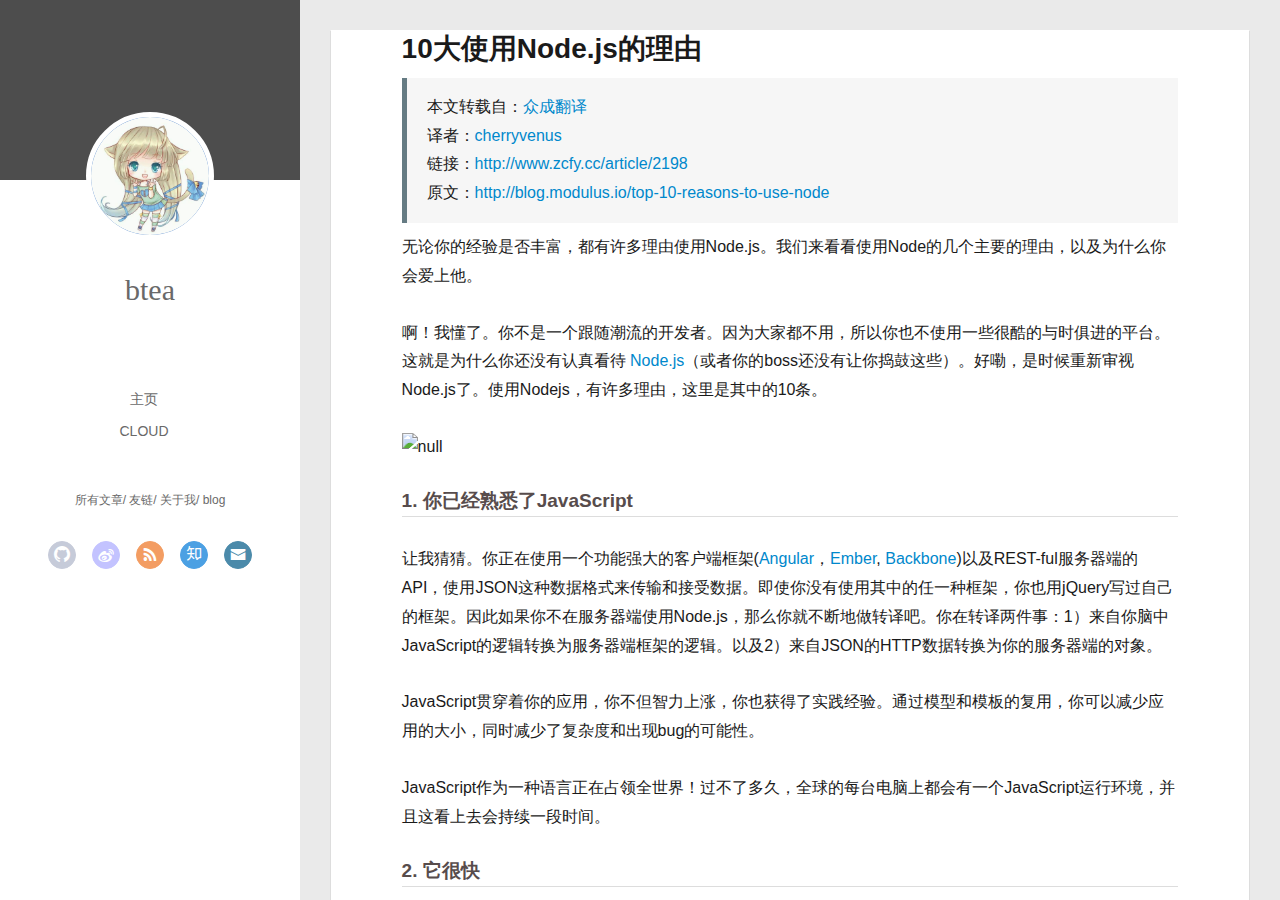
==== commit dae014b2: "Site updated: 2017-08-22 23:24:59" ====
--- a/index.html
+++ b/index.html
@@ -158,39 +158,6 @@
           </div>
           <div id="js-content" class="content-ll">
             
-  
-    <article id="post-test" class="article article-type-post  article-index" itemscope itemprop="blogPost">
-  <div class="article-inner">
-    
-    <div class="article-entry" itemprop="articleBody">
-      
-        <p><br>  <!-- JiaThis Button BEGIN --><div id="ckepop"><br>    <span class="jiathis_txt">分享到：</span><br>    <a class="jiathis_button_weixin">微信</a><br>    <a href="http://www.jiathis.com/share" class="jiathis jiathis_txt jiathis_separator jtico jtico_jiathis" target="_blank">更多</a><br>    <a class="jiathis_counter_style"></a> </div><br>    <script type="text/javascript" src="http://v3.jiathis.com/code/jia.js?uid=1" charset="utf-8"></script><br>     <!-- JiaThis Button END --></p>
-
-      
-
-      
-    </div>
-    <div class="article-info article-info-index">
-      
-      
-      
-
-      
-        <p class="article-more-link">
-          <a class="article-more-a" href="/2017/07/14/test/">展开全文 >></a>
-        </p>
-      
-
-      
-      <div class="clearfix"></div>
-    </div>
-  </div>
-</article>
-
-
-
-
-
   
     <article id="post-node.js" class="article article-type-post  article-index" itemscope itemprop="blogPost">
   <div class="article-inner">
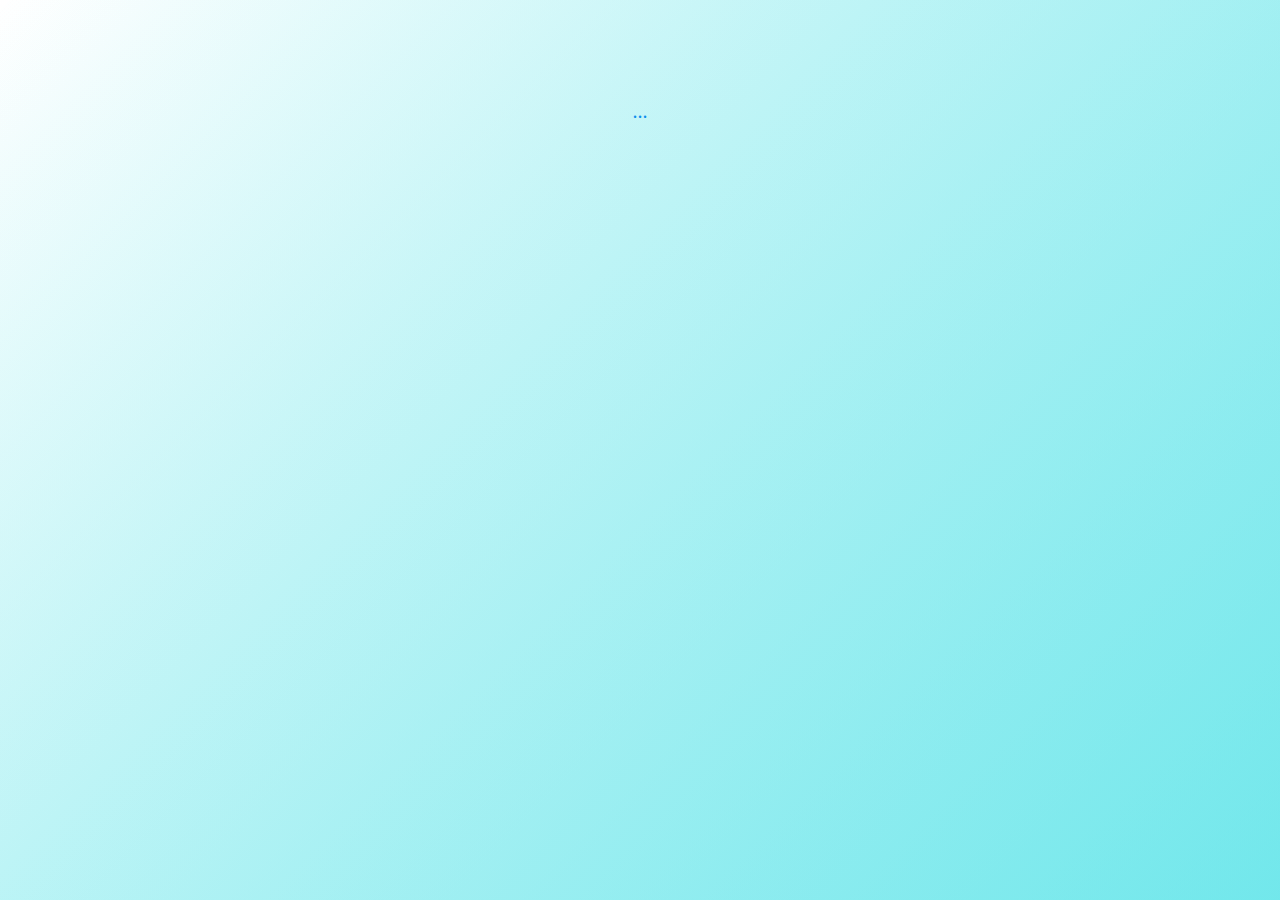
==== commit 80bc6ffb: "reinitialize" ====
--- a/index.html
+++ b/index.html
@@ -1,643 +1,26 @@
 <!DOCTYPE html>
-<html>
+<html lang="en">
 <head>
-  <meta charset="utf-8">
-  
-  <meta name="renderer" content="webkit">
-  <meta http-equiv="X-UA-Compatible" content="IE=edge" >
-  <link rel="dns-prefetch" href="http://yoursite.com">
-  <title>Hexo</title>
-  <meta name="viewport" content="width=device-width, initial-scale=1, maximum-scale=1">
-  <meta property="og:type" content="website">
-<meta property="og:title" content="Hexo">
-<meta property="og:url" content="http://yoursite.com/index.html">
-<meta property="og:site_name" content="Hexo">
-<meta name="twitter:card" content="summary">
-<meta name="twitter:title" content="Hexo">
-  
-    <link rel="alternative" href="/atom.xml" title="Hexo" type="application/atom+xml">
-  
-  
-    <link rel="icon" href="img/1.ico">
-  
-  <link rel="stylesheet" type="text/css" href="/./main.b3331d.css">
-  <style type="text/css">
-  
-    #container.show {
-      background: linear-gradient(200deg,#a0cfe4,#e8c37e);
-    }
-  </style>
-  
-
-  
-
+    <meta charset="UTF-8">
+    <meta name="viewport" content="width=device-width, initial-scale=1.0">
+    <title>当此世，赢输都算闲话</title>
+    <link rel="shortcut icon" href="https://avatars1.githubusercontent.com/u/24516654?s=40&v=4" type="image/jpeg">
+    <style>
+        html,body{
+            height: 100%;
+            overflow: hidden;
+            margin: 0;
+            background: linear-gradient(-45deg, #2edce26e, transparent);
+        }
+        .hello{
+            margin: 100px;
+            font-size: 20px;
+            text-align: center;
+            color: #0d90ec;
+        }
+    </style>
 </head>
-
 <body>
-  <div id="container" q-class="show:isCtnShow">
-    <canvas id="anm-canvas" class="anm-canvas"></canvas>
-    <div class="left-col" q-class="show:isShow">
-      
-<div class="overlay" style="background: #4d4d4d"></div>
-<div class="intrude-less">
-	<header id="header" class="inner">
-		<a href="/" class="profilepic">
-			<img src="/img/timg.jpg" class="js-avatar">
-		</a>
-		<hgroup>
-		  <h1 class="header-author"><a href="/">btea</a></h1>
-		</hgroup>
-		
-
-		<nav class="header-menu">
-			<ul>
-			
-				<li><a href="/">主页</a></li>
-	        
-				<li><a href="/cloud/index.html">cloud</a></li>
-	        
-			</ul>
-		</nav>
-		<nav class="header-smart-menu">
-    		
-    			
-    			<a q-on="click: openSlider(e, 'innerArchive')" href="javascript:void(0)">所有文章</a>
-    			
-            
-    			
-    			<a q-on="click: openSlider(e, 'friends')" href="javascript:void(0)">友链</a>
-    			
-            
-    			
-    			<a q-on="click: openSlider(e, 'aboutme')" href="javascript:void(0)">关于我</a>
-    			
-            
-    			
-    			<a q-on="click: openSlider(e, 'blank')" href="javascript:void(0)">blog</a>
-    			
-            
-		</nav>
-		<nav class="header-nav">
-			<div class="social">
-				
-					<a class="github" target="_blank" href="#" title="github"><i class="icon-github"></i></a>
-		        
-					<a class="weibo" target="_blank" href="#" title="weibo"><i class="icon-weibo"></i></a>
-		        
-					<a class="rss" target="_blank" href="#" title="rss"><i class="icon-rss"></i></a>
-		        
-					<a class="zhihu" target="_blank" href="#" title="zhihu"><i class="icon-zhihu"></i></a>
-		        
-					<a class="mail" target="_blank" href="mailto:2356281422@qq.com" title="mail"><i class="icon-mail"></i></a>
-		        
-			</div>
-		</nav>
-	</header>		
-</div>
-
-    </div>
-    <div class="mid-col" q-class="show:isShow,hide:isShow|isFalse">
-      
-<nav id="mobile-nav">
-  	<div class="overlay js-overlay" style="background: #4d4d4d"></div>
-	<div class="btnctn js-mobile-btnctn">
-  		<div class="slider-trigger list" q-on="click: openSlider(e)"><i class="icon icon-sort"></i></div>
-	</div>
-	<div class="intrude-less">
-		<header id="header" class="inner">
-			<div class="profilepic">
-				<img src="/img/timg.jpg" class="js-avatar">
-			</div>
-			<hgroup>
-			  <h1 class="header-author js-header-author">btea</h1>
-			</hgroup>
-			
-			
-			
-				
-			
-				
-			
-			
-			
-			<nav class="header-nav">
-				<div class="social">
-					
-						<a class="github" target="_blank" href="#" title="github"><i class="icon-github"></i></a>
-			        
-						<a class="weibo" target="_blank" href="#" title="weibo"><i class="icon-weibo"></i></a>
-			        
-						<a class="rss" target="_blank" href="#" title="rss"><i class="icon-rss"></i></a>
-			        
-						<a class="zhihu" target="_blank" href="#" title="zhihu"><i class="icon-zhihu"></i></a>
-			        
-						<a class="mail" target="_blank" href="mailto:2356281422@qq.com" title="mail"><i class="icon-mail"></i></a>
-			        
-				</div>
-			</nav>
-
-			<nav class="header-menu js-header-menu">
-				<ul style="width: 50%">
-				
-				
-					<li style="width: 50%"><a href="/">主页</a></li>
-		        
-					<li style="width: 50%"><a href="/cloud/index.html">cloud</a></li>
-		        
-				</ul>
-			</nav>
-		</header>				
-	</div>
-	<div class="mobile-mask" style="display:none" q-show="isShow"></div>
-</nav>
-
-      <div id="wrapper" class="body-wrap">
-        <div class="menu-l">
-          <div class="canvas-wrap">
-            <canvas data-colors="#eaeaea" data-sectionHeight="100" data-contentId="js-content" id="myCanvas1" class="anm-canvas"></canvas>
-          </div>
-          <div id="js-content" class="content-ll">
-            
-  
-    <article id="post-node.js" class="article article-type-post  article-index" itemscope itemprop="blogPost">
-  <div class="article-inner">
-    
-    <div class="article-entry" itemprop="articleBody">
-      
-        <h1 id="10大使用Node-js的理由"><a href="#10大使用Node-js的理由" class="headerlink" title="10大使用Node.js的理由"></a>10大使用Node.js的理由</h1><blockquote>
-<p>本文转载自：<a href="http://www.zcfy.cc" target="_blank" rel="external">众成翻译</a><br>译者：<a href="http://www.zcfy.cc/@cherryvenus" target="_blank" rel="external">cherryvenus</a><br>链接：<a href="http://www.zcfy.cc/article/2198" target="_blank" rel="external">http://www.zcfy.cc/article/2198</a><br>原文：<a href="http://blog.modulus.io/top-10-reasons-to-use-node" target="_blank" rel="external">http://blog.modulus.io/top-10-reasons-to-use-node</a></p>
-</blockquote>
-<p>无论你的经验是否丰富，都有许多理由使用Node.js。我们来看看使用Node的几个主要的理由，以及为什么你会爱上他。</p>
-<p>啊！我懂了。你不是一个跟随潮流的开发者。因为大家都不用，所以你也不使用一些很酷的与时俱进的平台。这就是为什么你还没有认真看待 <a href="http://nodejs.org/" target="_blank" rel="external">Node.js</a>（或者你的boss还没有让你捣鼓这些）。好嘞，是时候重新审视Node.js了。使用Nodejs，有许多理由，这里是其中的10条。</p>
-<p><img src="http://p0.qhimg.com/t013494e51ae5ceb86e.png" alt="null"></p>
-<h3 id="1-你已经熟悉了JavaScript"><a href="#1-你已经熟悉了JavaScript" class="headerlink" title="1. 你已经熟悉了JavaScript"></a>1. 你已经熟悉了JavaScript</h3><p>让我猜猜。你正在使用一个功能强大的客户端框架(<a href="https://angularjs.org/" target="_blank" rel="external">Angular</a>，<a href="http://emberjs.com/" target="_blank" rel="external">Ember</a>, <a href="http://backbonejs.org/" target="_blank" rel="external">Backbone</a>)以及REST-ful服务器端的API，使用JSON这种数据格式来传输和接受数据。即使你没有使用其中的任一种框架，你也用jQuery写过自己的框架。因此如果你不在服务器端使用Node.js，那么你就不断地做转译吧。你在转译两件事：1）来自你脑中JavaScript的逻辑转换为服务器端框架的逻辑。以及2）来自JSON的HTTP数据转换为你的服务器端的对象。</p>
-<p>JavaScript贯穿着你的应用，你不但智力上涨，你也获得了实践经验。通过模型和模板的复用，你可以减少应用的大小，同时减少了复杂度和出现bug的可能性。</p>
-<p>JavaScript作为一种语言正在占领全世界！过不了多久，全球的每台电脑上都会有一个JavaScript运行环境，并且这看上去会持续一段时间。</p>
-<h3 id="2-它很快"><a href="#2-它很快" class="headerlink" title="2. 它很快"></a>2. 它很快</h3><p>Node.js是JavaScript运行环境，使用了Google用在Chrome中的V8引擎。V8以闪电般的速度编译和执行JavaScript是因为V8将JavaScript编译成本地机器代码。</p>
-<p><img src="http://p0.qhimg.com/t01ebafd23ec44d1a8e.jpg" alt="null"></p>
-<p>除了让JavaScript运行有闪电般的速度，Node.js真正的魔法是event loop。event loop 在所有的I/O异步操作中都是单线程实现的。传统上，I/O操作可以同步运行（阻塞），也可以是异步的，通过并行线程来执行工作。这种传统的方法消耗许多内存并且是臭名昭著地难编程。相比较之下，当一个Node应用需要执行一个I/O操作，他传递一个异步任务到event loop，加上一个回调函数，然后继续执行剩下的程序。当异步操作完成，event loop 返回任务去执行他的回调函数。</p>
-<p>换句话说，网络连接的读写，文件系统的读写，以及数据库的读写——所有的在网页应用中的日常任务——在Node中执行地非常非常快。Node能让你创建快速，大规模的网络应用，能够处理高吞吐量的大量的实时连接。</p>
-<h3 id="3-工具"><a href="#3-工具" class="headerlink" title="3. 工具"></a>3. 工具</h3><p><img src="http://p0.qhimg.com/t01475899077af3e019.png" alt="null"></p>
-<p><a href="https://www.npmjs.org/" target="_blank" rel="external">npm</a>是Node.js的包管理器并且它棒呆了。这确实很棒，当然，这类似于其他生态系统的包管理器，但是npm很快很稳很一致。他在寻找和安装项目依赖做的非常好。他让包和其他的项目隔离开来，防止版本混淆。但是，他也处理全局shell命令安装和平台依赖的二进制。一时间，我不记得我在npm中安装的包，在这里我要问自己，“为什么会混淆这些模块？模块安装在哪里？为什么选这个版本而不是另一个？”</p>
-<p><a href="http://gruntjs.com/" target="_blank" rel="external">grunt</a> 是较早的任务管理器，但是也有新生代的工具，如<a href="http://gulpjs.com/" target="_blank" rel="external">gulp</a>, <a href="http://brunch.io/" target="_blank" rel="external">brunch</a>, 和 <a href="https://github.com/broccolijs/broccoli" target="_blank" rel="external">broccoli</a>，他们专注于创建编译你的文件，利用了JavaScript强大的文件流能力。</p>
-<h3 id="4-你又一次刷新了对JavaScript的认识"><a href="#4-你又一次刷新了对JavaScript的认识" class="headerlink" title="4. 你又一次刷新了对JavaScript的认识"></a>4. 你又一次刷新了对JavaScript的认识</h3><p><img src="http://p0.qhimg.com/t018cdb56bfcae707f2.png" alt="null"></p>
-<p>那么你决定在你的服务器上用JavaScript了，并且你为你的决定感到庆幸，避免了所有的从客户端数据到服务器端数据的编译。但是数据到数据库需要甚至更多的编译！</p>
-<p>There’s good news. If you’re using an object database like <a href="http://www.mongodb.org/" target="_blank" rel="external">Mongo</a>, then you can extend JavaScript to the persistence layer as well.<br>这是一个好消息。如果你在用对象数据库，如 <a href="http://www.mongodb.org/" target="_blank" rel="external">Mongo</a>，然后你可以扩展JavaScript让持久层更好。</p>
-<p>使用node.js允许你在客户端，在服务器端和在数据库中用相同的语言。从浏览器到磁盘，你可以用他的原生JSON格式保存你的数据。</p>
-<h3 id="5-实时变得简单"><a href="#5-实时变得简单" class="headerlink" title="5. 实时变得简单"></a>5. 实时变得简单</h3><p>如果Node.js很擅长多并发连接，那么他也擅长多用户的，实时的网页程序，例如聊天室和游戏。Node的 event loop 能够满足多用户需求。实时能力使用websocket协议。Websocket是在客户端和服务器端的简单的双向沟通渠道。因此服务器能够推送数据到客户端就像客户端推送一样。websocket运行在TCP，避免了HTTP的消耗。</p>
-<p><a href="http://socket.io/" target="_blank" rel="external">Socket.io</a>是在websoket库中的一个非常受欢迎的库，这让杀掉协同的web应用变得简单。这里是一个简单的使用 socket.io的服务器：</p>
-<figure class="highlight plain"><table><tr><td class="gutter"><pre><div class="line">1</div><div class="line">2</div><div class="line">3</div><div class="line">4</div><div class="line">5</div><div class="line">6</div><div class="line">7</div><div class="line">8</div><div class="line">9</div><div class="line">10</div><div class="line">11</div><div class="line">12</div><div class="line">13</div><div class="line">14</div><div class="line">15</div></pre></td><td class="code"><pre><div class="line">var app = require(&apos;http&apos;).createServer(handler)</div><div class="line">var io = require(&apos;socket.io&apos;)(app);</div><div class="line"></div><div class="line">app.listen(8080);</div><div class="line"></div><div class="line">io.on(&apos;connection&apos;, function (socket) &#123;</div><div class="line"></div><div class="line">  // Send a message to the client</div><div class="line">  socket.emit(&apos;event to client&apos;, &#123; hello: &apos;world&apos; &#125;);</div><div class="line"></div><div class="line">  // Handle a message from the client</div><div class="line">  socket.on(&apos;event from client, function (data) &#123;</div><div class="line">    console.log(data);</div><div class="line">  &#125;);</div><div class="line">&#125;);</div></pre></td></tr></table></figure>
-<h3 id="6-流数据"><a href="#6-流数据" class="headerlink" title="6. 流数据"></a>6. 流数据</h3><p>传统意义上来说，web框架将HTTP请求和响应当做一个整体的数据对象。实际上，他们是I/O流，你可以想象，如果你把文件从文件系统中以流的形式取出。既然Node.js非常擅长处理I/O，我们能够利用这个特点创建一些很酷的东西。比如，它能够当视频或音频文件上传的时候，就<a href="http://transloadit.com/blog/2010/12/realtime-encoding-over-150x-faster/" target="_blank" rel="external">转码音频或视频文件</a>，减少了整体处理的时间。</p>
-<p>Node能够读写流到websocket，就像他可以读写流到HTTP。比如，我们能够从服务器中运行的进程中通过websocket标准输出到浏览器，并且实时在网页上显示输出结果。</p>
-<h3 id="7-一个代码库和免费的实时"><a href="#7-一个代码库和免费的实时" class="headerlink" title="7. 一个代码库和免费的实时"></a>7. 一个代码库和免费的实时</h3><p>如果你已经了解了这么多，你可能会问自己，“如果Node.js允许你在服务器和客户端使用JavaScript，并且让客户端和服务器端数据传输变得简单，我能不能写一个web应用，让一个代码库在客户端和服务器端运行，并且在两者之间自动异步处理数据。”</p>
-<p><img src="http://p0.qhimg.com/t01f765a2e8ed7a6e11.png" alt="null"></p>
-<p>这个问题的答案是yes，并且对于此app的框架可以是<a href="https://www.meteor.com/" target="_blank" rel="external">Meteor</a>。Meteor是下一代基于Node的web框架。他可以在客户端和服务器端运行相同的代码库。然后，数据自动保存在服务器。其他的方式也奏效！任何服务器上的数据都自动传到客户端。未来会更好！任何展示数据的网页都会自动回应和自动更新。</p>
-<figure class="highlight plain"><table><tr><td class="gutter"><pre><div class="line">1</div><div class="line">2</div><div class="line">3</div><div class="line">4</div><div class="line">5</div><div class="line">6</div><div class="line">7</div></pre></td><td class="code"><pre><div class="line">// Save the value of &apos;name&apos; upon clicking &apos;submit&apos; directly in the browser!</div><div class="line">&apos;.click .submit&apos;: function(e, tpl) &#123;</div><div class="line">  Users.update(</div><div class="line">    &#123; _id: this._id &#125;,</div><div class="line">    &#123; $set: &#123; name: $(&apos;.name&apos;).val() &#125;&#125;</div><div class="line">  );</div><div class="line">&#125;</div></pre></td></tr></table></figure>
-<h3 id="8-企业管理者"><a href="#8-企业管理者" class="headerlink" title="8. 企业管理者"></a>8. 企业管理者</h3><p>任何开源项目的潜在风险就是被项目维护者所放弃。这不是Node.js的现况。Node现在由 <a href="https://www.joyent.com/" target="_blank" rel="external">Joyent</a>所赞助，这雇佣了项目带头人和其他的核心贡献者，因此有一家真实的公司在支持这项目的未来。更不要说有一大批大公司在每一个层级支持了此项目，其中包括 Walmart, Microsoft, Yahoo, Paypal, Voxer, 等等。</p>
-<h3 id="9-托管"><a href="#9-托管" class="headerlink" title="9. 托管"></a>9. 托管</h3><p><img src="http://p0.qhimg.com/t015e965983ccdda08a.png" alt="null"></p>
-<p>随着Node.js的快速普及，世界级规模的Node.js托管也在增长着。特别是，平台即服务（PaaS）供应者，比如<a href="https://modulus.io/" target="_blank" rel="external">Modulus</a> 和其他减少为一个指令的部署。PaaS的鼻祖，Heroku，现在正式地支持Node部署。</p>
-<h3 id="10-每个开发者都知道（一些）JavaScript"><a href="#10-每个开发者都知道（一些）JavaScript" class="headerlink" title="10. 每个开发者都知道（一些）JavaScript"></a>10. 每个开发者都知道（一些）JavaScript</h3><p>这是给你boss的理由。</p>
-<p>随着web的兴起，已经存在的JavaScript的点击和鼠标滑过事件。每个web开发者都编写过一点JavaScript，即使是使用jQuery插件开发的JavaScript。寻找web开发擦能的人现在非常困难，因此当选择一个web平台，为什么不选择在这个世界上每个web开发者都熟悉的语言？</p>
-<h3 id="总结！奖励！"><a href="#总结！奖励！" class="headerlink" title="总结！奖励！"></a>总结！奖励！</h3><p>但是等等，还有更多！和任何平台或产品一样，开源或者其他的，他的社区都有着巨大的影响因素。Node在这方面是首屈一指的。从聚会到会议，有很多真的很聪明的人每天都在为生态圈工作。与此同时，社区是很受欢迎的。这些聪明的人很高兴给这些新人提供Node的帮助，即使是一般的编程。在IRC，你不用不好意思问问题或者开出一个话题。这个社区是十分活跃的，在npm上有超过91000的模块。并且这个社区是慷慨的。在2013年，个人 <a href="https://scalenpm.nodejitsu.com/" target="_blank" rel="external">赞助超过 $70,000</a>帮助公共npm服务器运行。</p>
-<p>是的，Node现在是很受欢迎的。这是web开发，因此可能下周，node就会消失，下一个热点会出现（会是GO或者Elixir吗？）。但是试试吧！</p>
-
-      
-
-      
-    </div>
-    <div class="article-info article-info-index">
-      
-      
-      
-
-      
-        <p class="article-more-link">
-          <a class="article-more-a" href="/2017/07/06/node.js/">展开全文 >></a>
-        </p>
-      
-
-      
-      <div class="clearfix"></div>
-    </div>
-  </div>
-</article>
-
-
-
-
-
-  
-    <article id="post-cloud" class="article article-type-post  article-index" itemscope itemprop="blogPost">
-  <div class="article-inner">
-    
-    <div class="article-entry" itemprop="articleBody">
-      
-        <hr>
-<h2 id="Cloud"><a href="#Cloud" class="headerlink" title="Cloud"></a>Cloud</h2><pre><code>&lt;a&gt;音乐&lt;/a&gt;
-</code></pre>
-      
-
-      
-    </div>
-    <div class="article-info article-info-index">
-      
-      
-      
-
-      
-        <p class="article-more-link">
-          <a class="article-more-a" href="/2017/07/05/cloud/">展开全文 >></a>
-        </p>
-      
-
-      
-      <div class="clearfix"></div>
-    </div>
-  </div>
-</article>
-
-
-
-
-
-  
-    <article id="post-hello-world" class="article article-type-post  article-index" itemscope itemprop="blogPost">
-  <div class="article-inner">
-    
-      <header class="article-header">
-        
-  
-    <h1 itemprop="name">
-      <a class="article-title" href="/2017/05/26/hello-world/">Hello World</a>
-    </h1>
-  
-
-        
-        <a href="/2017/05/26/hello-world/" class="archive-article-date">
-  	<time datetime="2017-05-26T04:38:40.202Z" itemprop="datePublished"><i class="icon-calendar icon"></i>2017-05-26</time>
-</a>
-        
-      </header>
-    
-    <div class="article-entry" itemprop="articleBody">
-      
-        <p>Welcome to <a href="https://hexo.io/" target="_blank" rel="external">Hexo</a>! This is your very first post. Check <a href="https://hexo.io/docs/" target="_blank" rel="external">documentation</a> for more info. If you get any problems when using Hexo, you can find the answer in <a href="https://hexo.io/docs/troubleshooting.html" target="_blank" rel="external">troubleshooting</a> or you can ask me on <a href="https://github.com/hexojs/hexo/issues" target="_blank" rel="external">GitHub</a>.</p>
-<h2 id="Quick-Start"><a href="#Quick-Start" class="headerlink" title="Quick Start"></a>Quick Start</h2><h3 id="Create-a-new-post"><a href="#Create-a-new-post" class="headerlink" title="Create a new post"></a>Create a new post</h3><figure class="highlight bash"><table><tr><td class="gutter"><pre><div class="line">1</div></pre></td><td class="code"><pre><div class="line">$ hexo new <span class="string">"My New Post"</span></div></pre></td></tr></table></figure>
-<p>More info: <a href="https://hexo.io/docs/writing.html" target="_blank" rel="external">Writing</a></p>
-<h3 id="Run-server"><a href="#Run-server" class="headerlink" title="Run server"></a>Run server</h3><figure class="highlight bash"><table><tr><td class="gutter"><pre><div class="line">1</div></pre></td><td class="code"><pre><div class="line">$ hexo server</div></pre></td></tr></table></figure>
-<p>More info: <a href="https://hexo.io/docs/server.html" target="_blank" rel="external">Server</a></p>
-<h3 id="Generate-static-files"><a href="#Generate-static-files" class="headerlink" title="Generate static files"></a>Generate static files</h3><figure class="highlight bash"><table><tr><td class="gutter"><pre><div class="line">1</div></pre></td><td class="code"><pre><div class="line">$ hexo generate</div></pre></td></tr></table></figure>
-<p>More info: <a href="https://hexo.io/docs/generating.html" target="_blank" rel="external">Generating</a></p>
-<h3 id="Deploy-to-remote-sites"><a href="#Deploy-to-remote-sites" class="headerlink" title="Deploy to remote sites"></a>Deploy to remote sites</h3><figure class="highlight bash"><table><tr><td class="gutter"><pre><div class="line">1</div></pre></td><td class="code"><pre><div class="line">$ hexo deploy</div></pre></td></tr></table></figure>
-<p>More info: <a href="https://hexo.io/docs/deployment.html" target="_blank" rel="external">Deployment</a></p>
-
-      
-
-      
-    </div>
-    <div class="article-info article-info-index">
-      
-      
-      
-
-      
-        <p class="article-more-link">
-          <a class="article-more-a" href="/2017/05/26/hello-world/">展开全文 >></a>
-        </p>
-      
-
-      
-      <div class="clearfix"></div>
-    </div>
-  </div>
-</article>
-
-
-
-
-
-  
-  
-
-
-          </div>
-        </div>
-      </div>
-      <footer id="footer">
-  <div class="outer">
-    <div id="footer-info">
-    	<div class="footer-left">
-    		&copy; 2017 btea
-    	</div>
-      	<div class="footer-right">
-      		<a href="http://hexo.io/" target="_blank">Hexo</a>  Theme <a href="https://github.com/litten/hexo-theme-yilia" target="_blank">Yilia</a> by Litten
-      	</div>
-    </div>
-  </div>
-</footer>
-    </div>
-    <script>
-	var yiliaConfig = {
-		mathjax: false,
-		isHome: true,
-		isPost: false,
-		isArchive: false,
-		isTag: false,
-		isCategory: false,
-		open_in_new: false,
-		root: "/",
-		innerArchive: true,
-		showTags: false
-	}
-</script>
-
-<script>!function(t){function n(e){if(r[e])return r[e].exports;var i=r[e]={exports:{},id:e,loaded:!1};return t[e].call(i.exports,i,i.exports,n),i.loaded=!0,i.exports}var r={};n.m=t,n.c=r,n.p="./",n(0)}([function(t,n,r){r(194),t.exports=r(190)},function(t,n,r){var e=r(3),i=r(52),o=r(27),u=r(28),c=r(53),f="prototype",a=function(t,n,r){var s,l,h,v,p=t&a.F,d=t&a.G,y=t&a.S,g=t&a.P,b=t&a.B,m=d?e:y?e[n]||(e[n]={}):(e[n]||{})[f],x=d?i:i[n]||(i[n]={}),w=x[f]||(x[f]={});d&&(r=n);for(s in r)l=!p&&m&&void 0!==m[s],h=(l?m:r)[s],v=b&&l?c(h,e):g&&"function"==typeof h?c(Function.call,h):h,m&&u(m,s,h,t&a.U),x[s]!=h&&o(x,s,v),g&&w[s]!=h&&(w[s]=h)};e.core=i,a.F=1,a.G=2,a.S=4,a.P=8,a.B=16,a.W=32,a.U=64,a.R=128,t.exports=a},function(t,n,r){var e=r(6);t.exports=function(t){if(!e(t))throw TypeError(t+" is not an object!");return t}},function(t,n){var r=t.exports="undefined"!=typeof window&&window.Math==Math?window:"undefined"!=typeof self&&self.Math==Math?self:Function("return this")();"number"==typeof __g&&(__g=r)},function(t,n){t.exports=function(t){try{return!!t()}catch(t){return!0}}},function(t,n){var r=t.exports="undefined"!=typeof window&&window.Math==Math?window:"undefined"!=typeof self&&self.Math==Math?self:Function("return this")();"number"==typeof __g&&(__g=r)},function(t,n){t.exports=function(t){return"object"==typeof t?null!==t:"function"==typeof t}},function(t,n,r){var e=r(126)("wks"),i=r(76),o=r(3).Symbol,u="function"==typeof o;(t.exports=function(t){return e[t]||(e[t]=u&&o[t]||(u?o:i)("Symbol."+t))}).store=e},function(t,n){var r={}.hasOwnProperty;t.exports=function(t,n){return r.call(t,n)}},function(t,n,r){var e=r(94),i=r(33);t.exports=function(t){return e(i(t))}},function(t,n,r){t.exports=!r(4)(function(){return 7!=Object.defineProperty({},"a",{get:function(){return 7}}).a})},function(t,n,r){var e=r(2),i=r(167),o=r(50),u=Object.defineProperty;n.f=r(10)?Object.defineProperty:function(t,n,r){if(e(t),n=o(n,!0),e(r),i)try{return u(t,n,r)}catch(t){}if("get"in r||"set"in r)throw TypeError("Accessors not supported!");return"value"in r&&(t[n]=r.value),t}},function(t,n,r){t.exports=!r(18)(function(){return 7!=Object.defineProperty({},"a",{get:function(){return 7}}).a})},function(t,n,r){var e=r(14),i=r(22);t.exports=r(12)?function(t,n,r){return e.f(t,n,i(1,r))}:function(t,n,r){return t[n]=r,t}},function(t,n,r){var e=r(20),i=r(58),o=r(42),u=Object.defineProperty;n.f=r(12)?Object.defineProperty:function(t,n,r){if(e(t),n=o(n,!0),e(r),i)try{return u(t,n,r)}catch(t){}if("get"in r||"set"in r)throw TypeError("Accessors not supported!");return"value"in r&&(t[n]=r.value),t}},function(t,n,r){var e=r(40)("wks"),i=r(23),o=r(5).Symbol,u="function"==typeof o;(t.exports=function(t){return e[t]||(e[t]=u&&o[t]||(u?o:i)("Symbol."+t))}).store=e},function(t,n,r){var e=r(67),i=Math.min;t.exports=function(t){return t>0?i(e(t),9007199254740991):0}},function(t,n,r){var e=r(46);t.exports=function(t){return Object(e(t))}},function(t,n){t.exports=function(t){try{return!!t()}catch(t){return!0}}},function(t,n,r){var e=r(63),i=r(34);t.exports=Object.keys||function(t){return e(t,i)}},function(t,n,r){var e=r(21);t.exports=function(t){if(!e(t))throw TypeError(t+" is not an object!");return t}},function(t,n){t.exports=function(t){return"object"==typeof t?null!==t:"function"==typeof t}},function(t,n){t.exports=function(t,n){return{enumerable:!(1&t),configurable:!(2&t),writable:!(4&t),value:n}}},function(t,n){var r=0,e=Math.random();t.exports=function(t){return"Symbol(".concat(void 0===t?"":t,")_",(++r+e).toString(36))}},function(t,n){var r={}.hasOwnProperty;t.exports=function(t,n){return r.call(t,n)}},function(t,n){var r=t.exports={version:"2.4.0"};"number"==typeof __e&&(__e=r)},function(t,n){t.exports=function(t){if("function"!=typeof t)throw TypeError(t+" is not a function!");return t}},function(t,n,r){var e=r(11),i=r(66);t.exports=r(10)?function(t,n,r){return e.f(t,n,i(1,r))}:function(t,n,r){return t[n]=r,t}},function(t,n,r){var e=r(3),i=r(27),o=r(24),u=r(76)("src"),c="toString",f=Function[c],a=(""+f).split(c);r(52).inspectSource=function(t){return f.call(t)},(t.exports=function(t,n,r,c){var f="function"==typeof r;f&&(o(r,"name")||i(r,"name",n)),t[n]!==r&&(f&&(o(r,u)||i(r,u,t[n]?""+t[n]:a.join(String(n)))),t===e?t[n]=r:c?t[n]?t[n]=r:i(t,n,r):(delete t[n],i(t,n,r)))})(Function.prototype,c,function(){return"function"==typeof this&&this[u]||f.call(this)})},function(t,n,r){var e=r(1),i=r(4),o=r(46),u=function(t,n,r,e){var i=String(o(t)),u="<"+n;return""!==r&&(u+=" "+r+'="'+String(e).replace(/"/g,"&quot;")+'"'),u+">"+i+"</"+n+">"};t.exports=function(t,n){var r={};r[t]=n(u),e(e.P+e.F*i(function(){var n=""[t]('"');return n!==n.toLowerCase()||n.split('"').length>3}),"String",r)}},function(t,n,r){var e=r(115),i=r(46);t.exports=function(t){return e(i(t))}},function(t,n,r){var e=r(116),i=r(66),o=r(30),u=r(50),c=r(24),f=r(167),a=Object.getOwnPropertyDescriptor;n.f=r(10)?a:function(t,n){if(t=o(t),n=u(n,!0),f)try{return a(t,n)}catch(t){}if(c(t,n))return i(!e.f.call(t,n),t[n])}},function(t,n,r){var e=r(24),i=r(17),o=r(145)("IE_PROTO"),u=Object.prototype;t.exports=Object.getPrototypeOf||function(t){return t=i(t),e(t,o)?t[o]:"function"==typeof t.constructor&&t instanceof t.constructor?t.constructor.prototype:t instanceof Object?u:null}},function(t,n){t.exports=function(t){if(void 0==t)throw TypeError("Can't call method on  "+t);return t}},function(t,n){t.exports="constructor,hasOwnProperty,isPrototypeOf,propertyIsEnumerable,toLocaleString,toString,valueOf".split(",")},function(t,n){t.exports={}},function(t,n){t.exports=!0},function(t,n){n.f={}.propertyIsEnumerable},function(t,n,r){var e=r(14).f,i=r(8),o=r(15)("toStringTag");t.exports=function(t,n,r){t&&!i(t=r?t:t.prototype,o)&&e(t,o,{configurable:!0,value:n})}},function(t,n,r){var e=r(40)("keys"),i=r(23);t.exports=function(t){return e[t]||(e[t]=i(t))}},function(t,n,r){var e=r(5),i="__core-js_shared__",o=e[i]||(e[i]={});t.exports=function(t){return o[t]||(o[t]={})}},function(t,n){var r=Math.ceil,e=Math.floor;t.exports=function(t){return isNaN(t=+t)?0:(t>0?e:r)(t)}},function(t,n,r){var e=r(21);t.exports=function(t,n){if(!e(t))return t;var r,i;if(n&&"function"==typeof(r=t.toString)&&!e(i=r.call(t)))return i;if("function"==typeof(r=t.valueOf)&&!e(i=r.call(t)))return i;if(!n&&"function"==typeof(r=t.toString)&&!e(i=r.call(t)))return i;throw TypeError("Can't convert object to primitive value")}},function(t,n,r){var e=r(5),i=r(25),o=r(36),u=r(44),c=r(14).f;t.exports=function(t){var n=i.Symbol||(i.Symbol=o?{}:e.Symbol||{});"_"==t.charAt(0)||t in n||c(n,t,{value:u.f(t)})}},function(t,n,r){n.f=r(15)},function(t,n){var r={}.toString;t.exports=function(t){return r.call(t).slice(8,-1)}},function(t,n){t.exports=function(t){if(void 0==t)throw TypeError("Can't call method on  "+t);return t}},function(t,n,r){var e=r(4);t.exports=function(t,n){return!!t&&e(function(){n?t.call(null,function(){},1):t.call(null)})}},function(t,n,r){var e=r(53),i=r(115),o=r(17),u=r(16),c=r(202);t.exports=function(t,n){var r=1==t,f=2==t,a=3==t,s=4==t,l=6==t,h=5==t||l,v=n||c;return function(n,c,p){for(var d,y,g=o(n),b=i(g),m=e(c,p,3),x=u(b.length),w=0,S=r?v(n,x):f?v(n,0):void 0;x>w;w++)if((h||w in b)&&(d=b[w],y=m(d,w,g),t))if(r)S[w]=y;else if(y)switch(t){case 3:return!0;case 5:return d;case 6:return w;case 2:S.push(d)}else if(s)return!1;return l?-1:a||s?s:S}}},function(t,n,r){var e=r(1),i=r(52),o=r(4);t.exports=function(t,n){var r=(i.Object||{})[t]||Object[t],u={};u[t]=n(r),e(e.S+e.F*o(function(){r(1)}),"Object",u)}},function(t,n,r){var e=r(6);t.exports=function(t,n){if(!e(t))return t;var r,i;if(n&&"function"==typeof(r=t.toString)&&!e(i=r.call(t)))return i;if("function"==typeof(r=t.valueOf)&&!e(i=r.call(t)))return i;if(!n&&"function"==typeof(r=t.toString)&&!e(i=r.call(t)))return i;throw TypeError("Can't convert object to primitive value")}},function(t,n,r){var e=r(5),i=r(25),o=r(91),u=r(13),c="prototype",f=function(t,n,r){var a,s,l,h=t&f.F,v=t&f.G,p=t&f.S,d=t&f.P,y=t&f.B,g=t&f.W,b=v?i:i[n]||(i[n]={}),m=b[c],x=v?e:p?e[n]:(e[n]||{})[c];v&&(r=n);for(a in r)(s=!h&&x&&void 0!==x[a])&&a in b||(l=s?x[a]:r[a],b[a]=v&&"function"!=typeof x[a]?r[a]:y&&s?o(l,e):g&&x[a]==l?function(t){var n=function(n,r,e){if(this instanceof t){switch(arguments.length){case 0:return new t;case 1:return new t(n);case 2:return new t(n,r)}return new t(n,r,e)}return t.apply(this,arguments)};return n[c]=t[c],n}(l):d&&"function"==typeof l?o(Function.call,l):l,d&&((b.virtual||(b.virtual={}))[a]=l,t&f.R&&m&&!m[a]&&u(m,a,l)))};f.F=1,f.G=2,f.S=4,f.P=8,f.B=16,f.W=32,f.U=64,f.R=128,t.exports=f},function(t,n){var r=t.exports={version:"2.4.0"};"number"==typeof __e&&(__e=r)},function(t,n,r){var e=r(26);t.exports=function(t,n,r){if(e(t),void 0===n)return t;switch(r){case 1:return function(r){return t.call(n,r)};case 2:return function(r,e){return t.call(n,r,e)};case 3:return function(r,e,i){return t.call(n,r,e,i)}}return function(){return t.apply(n,arguments)}}},function(t,n,r){var e=r(183),i=r(1),o=r(126)("metadata"),u=o.store||(o.store=new(r(186))),c=function(t,n,r){var i=u.get(t);if(!i){if(!r)return;u.set(t,i=new e)}var o=i.get(n);if(!o){if(!r)return;i.set(n,o=new e)}return o},f=function(t,n,r){var e=c(n,r,!1);return void 0!==e&&e.has(t)},a=function(t,n,r){var e=c(n,r,!1);return void 0===e?void 0:e.get(t)},s=function(t,n,r,e){c(r,e,!0).set(t,n)},l=function(t,n){var r=c(t,n,!1),e=[];return r&&r.forEach(function(t,n){e.push(n)}),e},h=function(t){return void 0===t||"symbol"==typeof t?t:String(t)},v=function(t){i(i.S,"Reflect",t)};t.exports={store:u,map:c,has:f,get:a,set:s,keys:l,key:h,exp:v}},function(t,n,r){"use strict";if(r(10)){var e=r(69),i=r(3),o=r(4),u=r(1),c=r(127),f=r(152),a=r(53),s=r(68),l=r(66),h=r(27),v=r(73),p=r(67),d=r(16),y=r(75),g=r(50),b=r(24),m=r(180),x=r(114),w=r(6),S=r(17),_=r(137),O=r(70),E=r(32),P=r(71).f,j=r(154),F=r(76),M=r(7),A=r(48),N=r(117),T=r(146),I=r(155),k=r(80),L=r(123),R=r(74),C=r(130),D=r(160),U=r(11),W=r(31),G=U.f,B=W.f,V=i.RangeError,z=i.TypeError,q=i.Uint8Array,K="ArrayBuffer",J="Shared"+K,Y="BYTES_PER_ELEMENT",H="prototype",$=Array[H],X=f.ArrayBuffer,Q=f.DataView,Z=A(0),tt=A(2),nt=A(3),rt=A(4),et=A(5),it=A(6),ot=N(!0),ut=N(!1),ct=I.values,ft=I.keys,at=I.entries,st=$.lastIndexOf,lt=$.reduce,ht=$.reduceRight,vt=$.join,pt=$.sort,dt=$.slice,yt=$.toString,gt=$.toLocaleString,bt=M("iterator"),mt=M("toStringTag"),xt=F("typed_constructor"),wt=F("def_constructor"),St=c.CONSTR,_t=c.TYPED,Ot=c.VIEW,Et="Wrong length!",Pt=A(1,function(t,n){return Tt(T(t,t[wt]),n)}),jt=o(function(){return 1===new q(new Uint16Array([1]).buffer)[0]}),Ft=!!q&&!!q[H].set&&o(function(){new q(1).set({})}),Mt=function(t,n){if(void 0===t)throw z(Et);var r=+t,e=d(t);if(n&&!m(r,e))throw V(Et);return e},At=function(t,n){var r=p(t);if(r<0||r%n)throw V("Wrong offset!");return r},Nt=function(t){if(w(t)&&_t in t)return t;throw z(t+" is not a typed array!")},Tt=function(t,n){if(!(w(t)&&xt in t))throw z("It is not a typed array constructor!");return new t(n)},It=function(t,n){return kt(T(t,t[wt]),n)},kt=function(t,n){for(var r=0,e=n.length,i=Tt(t,e);e>r;)i[r]=n[r++];return i},Lt=function(t,n,r){G(t,n,{get:function(){return this._d[r]}})},Rt=function(t){var n,r,e,i,o,u,c=S(t),f=arguments.length,s=f>1?arguments[1]:void 0,l=void 0!==s,h=j(c);if(void 0!=h&&!_(h)){for(u=h.call(c),e=[],n=0;!(o=u.next()).done;n++)e.push(o.value);c=e}for(l&&f>2&&(s=a(s,arguments[2],2)),n=0,r=d(c.length),i=Tt(this,r);r>n;n++)i[n]=l?s(c[n],n):c[n];return i},Ct=function(){for(var t=0,n=arguments.length,r=Tt(this,n);n>t;)r[t]=arguments[t++];return r},Dt=!!q&&o(function(){gt.call(new q(1))}),Ut=function(){return gt.apply(Dt?dt.call(Nt(this)):Nt(this),arguments)},Wt={copyWithin:function(t,n){return D.call(Nt(this),t,n,arguments.length>2?arguments[2]:void 0)},every:function(t){return rt(Nt(this),t,arguments.length>1?arguments[1]:void 0)},fill:function(t){return C.apply(Nt(this),arguments)},filter:function(t){return It(this,tt(Nt(this),t,arguments.length>1?arguments[1]:void 0))},find:function(t){return et(Nt(this),t,arguments.length>1?arguments[1]:void 0)},findIndex:function(t){return it(Nt(this),t,arguments.length>1?arguments[1]:void 0)},forEach:function(t){Z(Nt(this),t,arguments.length>1?arguments[1]:void 0)},indexOf:function(t){return ut(Nt(this),t,arguments.length>1?arguments[1]:void 0)},includes:function(t){return ot(Nt(this),t,arguments.length>1?arguments[1]:void 0)},join:function(t){return vt.apply(Nt(this),arguments)},lastIndexOf:function(t){return st.apply(Nt(this),arguments)},map:function(t){return Pt(Nt(this),t,arguments.length>1?arguments[1]:void 0)},reduce:function(t){return lt.apply(Nt(this),arguments)},reduceRight:function(t){return ht.apply(Nt(this),arguments)},reverse:function(){for(var t,n=this,r=Nt(n).length,e=Math.floor(r/2),i=0;i<e;)t=n[i],n[i++]=n[--r],n[r]=t;return n},some:function(t){return nt(Nt(this),t,arguments.length>1?arguments[1]:void 0)},sort:function(t){return pt.call(Nt(this),t)},subarray:function(t,n){var r=Nt(this),e=r.length,i=y(t,e);return new(T(r,r[wt]))(r.buffer,r.byteOffset+i*r.BYTES_PER_ELEMENT,d((void 0===n?e:y(n,e))-i))}},Gt=function(t,n){return It(this,dt.call(Nt(this),t,n))},Bt=function(t){Nt(this);var n=At(arguments[1],1),r=this.length,e=S(t),i=d(e.length),o=0;if(i+n>r)throw V(Et);for(;o<i;)this[n+o]=e[o++]},Vt={entries:function(){return at.call(Nt(this))},keys:function(){return ft.call(Nt(this))},values:function(){return ct.call(Nt(this))}},zt=function(t,n){return w(t)&&t[_t]&&"symbol"!=typeof n&&n in t&&String(+n)==String(n)},qt=function(t,n){return zt(t,n=g(n,!0))?l(2,t[n]):B(t,n)},Kt=function(t,n,r){return!(zt(t,n=g(n,!0))&&w(r)&&b(r,"value"))||b(r,"get")||b(r,"set")||r.configurable||b(r,"writable")&&!r.writable||b(r,"enumerable")&&!r.enumerable?G(t,n,r):(t[n]=r.value,t)};St||(W.f=qt,U.f=Kt),u(u.S+u.F*!St,"Object",{getOwnPropertyDescriptor:qt,defineProperty:Kt}),o(function(){yt.call({})})&&(yt=gt=function(){return vt.call(this)});var Jt=v({},Wt);v(Jt,Vt),h(Jt,bt,Vt.values),v(Jt,{slice:Gt,set:Bt,constructor:function(){},toString:yt,toLocaleString:Ut}),Lt(Jt,"buffer","b"),Lt(Jt,"byteOffset","o"),Lt(Jt,"byteLength","l"),Lt(Jt,"length","e"),G(Jt,mt,{get:function(){return this[_t]}}),t.exports=function(t,n,r,f){f=!!f;var a=t+(f?"Clamped":"")+"Array",l="Uint8Array"!=a,v="get"+t,p="set"+t,y=i[a],g=y||{},b=y&&E(y),m=!y||!c.ABV,S={},_=y&&y[H],j=function(t,r){var e=t._d;return e.v[v](r*n+e.o,jt)},F=function(t,r,e){var i=t._d;f&&(e=(e=Math.round(e))<0?0:e>255?255:255&e),i.v[p](r*n+i.o,e,jt)},M=function(t,n){G(t,n,{get:function(){return j(this,n)},set:function(t){return F(this,n,t)},enumerable:!0})};m?(y=r(function(t,r,e,i){s(t,y,a,"_d");var o,u,c,f,l=0,v=0;if(w(r)){if(!(r instanceof X||(f=x(r))==K||f==J))return _t in r?kt(y,r):Rt.call(y,r);o=r,v=At(e,n);var p=r.byteLength;if(void 0===i){if(p%n)throw V(Et);if((u=p-v)<0)throw V(Et)}else if((u=d(i)*n)+v>p)throw V(Et);c=u/n}else c=Mt(r,!0),u=c*n,o=new X(u);for(h(t,"_d",{b:o,o:v,l:u,e:c,v:new Q(o)});l<c;)M(t,l++)}),_=y[H]=O(Jt),h(_,"constructor",y)):L(function(t){new y(null),new y(t)},!0)||(y=r(function(t,r,e,i){s(t,y,a);var o;return w(r)?r instanceof X||(o=x(r))==K||o==J?void 0!==i?new g(r,At(e,n),i):void 0!==e?new g(r,At(e,n)):new g(r):_t in r?kt(y,r):Rt.call(y,r):new g(Mt(r,l))}),Z(b!==Function.prototype?P(g).concat(P(b)):P(g),function(t){t in y||h(y,t,g[t])}),y[H]=_,e||(_.constructor=y));var A=_[bt],N=!!A&&("values"==A.name||void 0==A.name),T=Vt.values;h(y,xt,!0),h(_,_t,a),h(_,Ot,!0),h(_,wt,y),(f?new y(1)[mt]==a:mt in _)||G(_,mt,{get:function(){return a}}),S[a]=y,u(u.G+u.W+u.F*(y!=g),S),u(u.S,a,{BYTES_PER_ELEMENT:n,from:Rt,of:Ct}),Y in _||h(_,Y,n),u(u.P,a,Wt),R(a),u(u.P+u.F*Ft,a,{set:Bt}),u(u.P+u.F*!N,a,Vt),u(u.P+u.F*(_.toString!=yt),a,{toString:yt}),u(u.P+u.F*o(function(){new y(1).slice()}),a,{slice:Gt}),u(u.P+u.F*(o(function(){return[1,2].toLocaleString()!=new y([1,2]).toLocaleString()})||!o(function(){_.toLocaleString.call([1,2])})),a,{toLocaleString:Ut}),k[a]=N?A:T,e||N||h(_,bt,T)}}else t.exports=function(){}},function(t,n){var r={}.toString;t.exports=function(t){return r.call(t).slice(8,-1)}},function(t,n,r){var e=r(21),i=r(5).document,o=e(i)&&e(i.createElement);t.exports=function(t){return o?i.createElement(t):{}}},function(t,n,r){t.exports=!r(12)&&!r(18)(function(){return 7!=Object.defineProperty(r(57)("div"),"a",{get:function(){return 7}}).a})},function(t,n,r){"use strict";var e=r(36),i=r(51),o=r(64),u=r(13),c=r(8),f=r(35),a=r(96),s=r(38),l=r(103),h=r(15)("iterator"),v=!([].keys&&"next"in[].keys()),p="keys",d="values",y=function(){return this};t.exports=function(t,n,r,g,b,m,x){a(r,n,g);var w,S,_,O=function(t){if(!v&&t in F)return F[t];switch(t){case p:case d:return function(){return new r(this,t)}}return function(){return new r(this,t)}},E=n+" Iterator",P=b==d,j=!1,F=t.prototype,M=F[h]||F["@@iterator"]||b&&F[b],A=M||O(b),N=b?P?O("entries"):A:void 0,T="Array"==n?F.entries||M:M;if(T&&(_=l(T.call(new t)))!==Object.prototype&&(s(_,E,!0),e||c(_,h)||u(_,h,y)),P&&M&&M.name!==d&&(j=!0,A=function(){return M.call(this)}),e&&!x||!v&&!j&&F[h]||u(F,h,A),f[n]=A,f[E]=y,b)if(w={values:P?A:O(d),keys:m?A:O(p),entries:N},x)for(S in w)S in F||o(F,S,w[S]);else i(i.P+i.F*(v||j),n,w);return w}},function(t,n,r){var e=r(20),i=r(100),o=r(34),u=r(39)("IE_PROTO"),c=function(){},f="prototype",a=function(){var t,n=r(57)("iframe"),e=o.length;for(n.style.display="none",r(93).appendChild(n),n.src="javascript:",t=n.contentWindow.document,t.open(),t.write("<script>document.F=Object<\/script>"),t.close(),a=t.F;e--;)delete a[f][o[e]];return a()};t.exports=Object.create||function(t,n){var r;return null!==t?(c[f]=e(t),r=new c,c[f]=null,r[u]=t):r=a(),void 0===n?r:i(r,n)}},function(t,n,r){var e=r(63),i=r(34).concat("length","prototype");n.f=Object.getOwnPropertyNames||function(t){return e(t,i)}},function(t,n){n.f=Object.getOwnPropertySymbols},function(t,n,r){var e=r(8),i=r(9),o=r(90)(!1),u=r(39)("IE_PROTO");t.exports=function(t,n){var r,c=i(t),f=0,a=[];for(r in c)r!=u&&e(c,r)&&a.push(r);for(;n.length>f;)e(c,r=n[f++])&&(~o(a,r)||a.push(r));return a}},function(t,n,r){t.exports=r(13)},function(t,n,r){var e=r(76)("meta"),i=r(6),o=r(24),u=r(11).f,c=0,f=Object.isExtensible||function(){return!0},a=!r(4)(function(){return f(Object.preventExtensions({}))}),s=function(t){u(t,e,{value:{i:"O"+ ++c,w:{}}})},l=function(t,n){if(!i(t))return"symbol"==typeof t?t:("string"==typeof t?"S":"P")+t;if(!o(t,e)){if(!f(t))return"F";if(!n)return"E";s(t)}return t[e].i},h=function(t,n){if(!o(t,e)){if(!f(t))return!0;if(!n)return!1;s(t)}return t[e].w},v=function(t){return a&&p.NEED&&f(t)&&!o(t,e)&&s(t),t},p=t.exports={KEY:e,NEED:!1,fastKey:l,getWeak:h,onFreeze:v}},function(t,n){t.exports=function(t,n){return{enumerable:!(1&t),configurable:!(2&t),writable:!(4&t),value:n}}},function(t,n){var r=Math.ceil,e=Math.floor;t.exports=function(t){return isNaN(t=+t)?0:(t>0?e:r)(t)}},function(t,n){t.exports=function(t,n,r,e){if(!(t instanceof n)||void 0!==e&&e in t)throw TypeError(r+": incorrect invocation!");return t}},function(t,n){t.exports=!1},function(t,n,r){var e=r(2),i=r(173),o=r(133),u=r(145)("IE_PROTO"),c=function(){},f="prototype",a=function(){var t,n=r(132)("iframe"),e=o.length;for(n.style.display="none",r(135).appendChild(n),n.src="javascript:",t=n.contentWindow.document,t.open(),t.write("<script>document.F=Object<\/script>"),t.close(),a=t.F;e--;)delete a[f][o[e]];return a()};t.exports=Object.create||function(t,n){var r;return null!==t?(c[f]=e(t),r=new c,c[f]=null,r[u]=t):r=a(),void 0===n?r:i(r,n)}},function(t,n,r){var e=r(175),i=r(133).concat("length","prototype");n.f=Object.getOwnPropertyNames||function(t){return e(t,i)}},function(t,n,r){var e=r(175),i=r(133);t.exports=Object.keys||function(t){return e(t,i)}},function(t,n,r){var e=r(28);t.exports=function(t,n,r){for(var i in n)e(t,i,n[i],r);return t}},function(t,n,r){"use strict";var e=r(3),i=r(11),o=r(10),u=r(7)("species");t.exports=function(t){var n=e[t];o&&n&&!n[u]&&i.f(n,u,{configurable:!0,get:function(){return this}})}},function(t,n,r){var e=r(67),i=Math.max,o=Math.min;t.exports=function(t,n){return t=e(t),t<0?i(t+n,0):o(t,n)}},function(t,n){var r=0,e=Math.random();t.exports=function(t){return"Symbol(".concat(void 0===t?"":t,")_",(++r+e).toString(36))}},function(t,n,r){var e=r(33);t.exports=function(t){return Object(e(t))}},function(t,n,r){var e=r(7)("unscopables"),i=Array.prototype;void 0==i[e]&&r(27)(i,e,{}),t.exports=function(t){i[e][t]=!0}},function(t,n,r){var e=r(53),i=r(169),o=r(137),u=r(2),c=r(16),f=r(154),a={},s={},n=t.exports=function(t,n,r,l,h){var v,p,d,y,g=h?function(){return t}:f(t),b=e(r,l,n?2:1),m=0;if("function"!=typeof g)throw TypeError(t+" is not iterable!");if(o(g)){for(v=c(t.length);v>m;m++)if((y=n?b(u(p=t[m])[0],p[1]):b(t[m]))===a||y===s)return y}else for(d=g.call(t);!(p=d.next()).done;)if((y=i(d,b,p.value,n))===a||y===s)return y};n.BREAK=a,n.RETURN=s},function(t,n){t.exports={}},function(t,n,r){var e=r(11).f,i=r(24),o=r(7)("toStringTag");t.exports=function(t,n,r){t&&!i(t=r?t:t.prototype,o)&&e(t,o,{configurable:!0,value:n})}},function(t,n,r){var e=r(1),i=r(46),o=r(4),u=r(150),c="["+u+"]",f="​-",a=RegExp("^"+c+c+"*"),s=RegExp(c+c+"*$"),l=function(t,n,r){var i={},c=o(function(){return!!u[t]()||f[t]()!=f}),a=i[t]=c?n(h):u[t];r&&(i[r]=a),e(e.P+e.F*c,"String",i)},h=l.trim=function(t,n){return t=String(i(t)),1&n&&(t=t.replace(a,"")),2&n&&(t=t.replace(s,"")),t};t.exports=l},function(t,n,r){t.exports={default:r(86),__esModule:!0}},function(t,n,r){t.exports={default:r(87),__esModule:!0}},function(t,n,r){"use strict";function e(t){return t&&t.__esModule?t:{default:t}}n.__esModule=!0;var i=r(84),o=e(i),u=r(83),c=e(u),f="function"==typeof c.default&&"symbol"==typeof o.default?function(t){return typeof t}:function(t){return t&&"function"==typeof c.default&&t.constructor===c.default&&t!==c.default.prototype?"symbol":typeof t};n.default="function"==typeof c.default&&"symbol"===f(o.default)?function(t){return void 0===t?"undefined":f(t)}:function(t){return t&&"function"==typeof c.default&&t.constructor===c.default&&t!==c.default.prototype?"symbol":void 0===t?"undefined":f(t)}},function(t,n,r){r(110),r(108),r(111),r(112),t.exports=r(25).Symbol},function(t,n,r){r(109),r(113),t.exports=r(44).f("iterator")},function(t,n){t.exports=function(t){if("function"!=typeof t)throw TypeError(t+" is not a function!");return t}},function(t,n){t.exports=function(){}},function(t,n,r){var e=r(9),i=r(106),o=r(105);t.exports=function(t){return function(n,r,u){var c,f=e(n),a=i(f.length),s=o(u,a);if(t&&r!=r){for(;a>s;)if((c=f[s++])!=c)return!0}else for(;a>s;s++)if((t||s in f)&&f[s]===r)return t||s||0;return!t&&-1}}},function(t,n,r){var e=r(88);t.exports=function(t,n,r){if(e(t),void 0===n)return t;switch(r){case 1:return function(r){return t.call(n,r)};case 2:return function(r,e){return t.call(n,r,e)};case 3:return function(r,e,i){return t.call(n,r,e,i)}}return function(){return t.apply(n,arguments)}}},function(t,n,r){var e=r(19),i=r(62),o=r(37);t.exports=function(t){var n=e(t),r=i.f;if(r)for(var u,c=r(t),f=o.f,a=0;c.length>a;)f.call(t,u=c[a++])&&n.push(u);return n}},function(t,n,r){t.exports=r(5).document&&document.documentElement},function(t,n,r){var e=r(56);t.exports=Object("z").propertyIsEnumerable(0)?Object:function(t){return"String"==e(t)?t.split(""):Object(t)}},function(t,n,r){var e=r(56);t.exports=Array.isArray||function(t){return"Array"==e(t)}},function(t,n,r){"use strict";var e=r(60),i=r(22),o=r(38),u={};r(13)(u,r(15)("iterator"),function(){return this}),t.exports=function(t,n,r){t.prototype=e(u,{next:i(1,r)}),o(t,n+" Iterator")}},function(t,n){t.exports=function(t,n){return{value:n,done:!!t}}},function(t,n,r){var e=r(19),i=r(9);t.exports=function(t,n){for(var r,o=i(t),u=e(o),c=u.length,f=0;c>f;)if(o[r=u[f++]]===n)return r}},function(t,n,r){var e=r(23)("meta"),i=r(21),o=r(8),u=r(14).f,c=0,f=Object.isExtensible||function(){return!0},a=!r(18)(function(){return f(Object.preventExtensions({}))}),s=function(t){u(t,e,{value:{i:"O"+ ++c,w:{}}})},l=function(t,n){if(!i(t))return"symbol"==typeof t?t:("string"==typeof t?"S":"P")+t;if(!o(t,e)){if(!f(t))return"F";if(!n)return"E";s(t)}return t[e].i},h=function(t,n){if(!o(t,e)){if(!f(t))return!0;if(!n)return!1;s(t)}return t[e].w},v=function(t){return a&&p.NEED&&f(t)&&!o(t,e)&&s(t),t},p=t.exports={KEY:e,NEED:!1,fastKey:l,getWeak:h,onFreeze:v}},function(t,n,r){var e=r(14),i=r(20),o=r(19);t.exports=r(12)?Object.defineProperties:function(t,n){i(t);for(var r,u=o(n),c=u.length,f=0;c>f;)e.f(t,r=u[f++],n[r]);return t}},function(t,n,r){var e=r(37),i=r(22),o=r(9),u=r(42),c=r(8),f=r(58),a=Object.getOwnPropertyDescriptor;n.f=r(12)?a:function(t,n){if(t=o(t),n=u(n,!0),f)try{return a(t,n)}catch(t){}if(c(t,n))return i(!e.f.call(t,n),t[n])}},function(t,n,r){var e=r(9),i=r(61).f,o={}.toString,u="object"==typeof window&&window&&Object.getOwnPropertyNames?Object.getOwnPropertyNames(window):[],c=function(t){try{return i(t)}catch(t){return u.slice()}};t.exports.f=function(t){return u&&"[object Window]"==o.call(t)?c(t):i(e(t))}},function(t,n,r){var e=r(8),i=r(77),o=r(39)("IE_PROTO"),u=Object.prototype;t.exports=Object.getPrototypeOf||function(t){return t=i(t),e(t,o)?t[o]:"function"==typeof t.constructor&&t instanceof t.constructor?t.constructor.prototype:t instanceof Object?u:null}},function(t,n,r){var e=r(41),i=r(33);t.exports=function(t){return function(n,r){var o,u,c=String(i(n)),f=e(r),a=c.length;return f<0||f>=a?t?"":void 0:(o=c.charCodeAt(f),o<55296||o>56319||f+1===a||(u=c.charCodeAt(f+1))<56320||u>57343?t?c.charAt(f):o:t?c.slice(f,f+2):u-56320+(o-55296<<10)+65536)}}},function(t,n,r){var e=r(41),i=Math.max,o=Math.min;t.exports=function(t,n){return t=e(t),t<0?i(t+n,0):o(t,n)}},function(t,n,r){var e=r(41),i=Math.min;t.exports=function(t){return t>0?i(e(t),9007199254740991):0}},function(t,n,r){"use strict";var e=r(89),i=r(97),o=r(35),u=r(9);t.exports=r(59)(Array,"Array",function(t,n){this._t=u(t),this._i=0,this._k=n},function(){var t=this._t,n=this._k,r=this._i++;return!t||r>=t.length?(this._t=void 0,i(1)):"keys"==n?i(0,r):"values"==n?i(0,t[r]):i(0,[r,t[r]])},"values"),o.Arguments=o.Array,e("keys"),e("values"),e("entries")},function(t,n){},function(t,n,r){"use strict";var e=r(104)(!0);r(59)(String,"String",function(t){this._t=String(t),this._i=0},function(){var t,n=this._t,r=this._i;return r>=n.length?{value:void 0,done:!0}:(t=e(n,r),this._i+=t.length,{value:t,done:!1})})},function(t,n,r){"use strict";var e=r(5),i=r(8),o=r(12),u=r(51),c=r(64),f=r(99).KEY,a=r(18),s=r(40),l=r(38),h=r(23),v=r(15),p=r(44),d=r(43),y=r(98),g=r(92),b=r(95),m=r(20),x=r(9),w=r(42),S=r(22),_=r(60),O=r(102),E=r(101),P=r(14),j=r(19),F=E.f,M=P.f,A=O.f,N=e.Symbol,T=e.JSON,I=T&&T.stringify,k="prototype",L=v("_hidden"),R=v("toPrimitive"),C={}.propertyIsEnumerable,D=s("symbol-registry"),U=s("symbols"),W=s("op-symbols"),G=Object[k],B="function"==typeof N,V=e.QObject,z=!V||!V[k]||!V[k].findChild,q=o&&a(function(){return 7!=_(M({},"a",{get:function(){return M(this,"a",{value:7}).a}})).a})?function(t,n,r){var e=F(G,n);e&&delete G[n],M(t,n,r),e&&t!==G&&M(G,n,e)}:M,K=function(t){var n=U[t]=_(N[k]);return n._k=t,n},J=B&&"symbol"==typeof N.iterator?function(t){return"symbol"==typeof t}:function(t){return t instanceof N},Y=function(t,n,r){return t===G&&Y(W,n,r),m(t),n=w(n,!0),m(r),i(U,n)?(r.enumerable?(i(t,L)&&t[L][n]&&(t[L][n]=!1),r=_(r,{enumerable:S(0,!1)})):(i(t,L)||M(t,L,S(1,{})),t[L][n]=!0),q(t,n,r)):M(t,n,r)},H=function(t,n){m(t);for(var r,e=g(n=x(n)),i=0,o=e.length;o>i;)Y(t,r=e[i++],n[r]);return t},$=function(t,n){return void 0===n?_(t):H(_(t),n)},X=function(t){var n=C.call(this,t=w(t,!0));return!(this===G&&i(U,t)&&!i(W,t))&&(!(n||!i(this,t)||!i(U,t)||i(this,L)&&this[L][t])||n)},Q=function(t,n){if(t=x(t),n=w(n,!0),t!==G||!i(U,n)||i(W,n)){var r=F(t,n);return!r||!i(U,n)||i(t,L)&&t[L][n]||(r.enumerable=!0),r}},Z=function(t){for(var n,r=A(x(t)),e=[],o=0;r.length>o;)i(U,n=r[o++])||n==L||n==f||e.push(n);return e},tt=function(t){for(var n,r=t===G,e=A(r?W:x(t)),o=[],u=0;e.length>u;)!i(U,n=e[u++])||r&&!i(G,n)||o.push(U[n]);return o};B||(N=function(){if(this instanceof N)throw TypeError("Symbol is not a constructor!");var t=h(arguments.length>0?arguments[0]:void 0),n=function(r){this===G&&n.call(W,r),i(this,L)&&i(this[L],t)&&(this[L][t]=!1),q(this,t,S(1,r))};return o&&z&&q(G,t,{configurable:!0,set:n}),K(t)},c(N[k],"toString",function(){return this._k}),E.f=Q,P.f=Y,r(61).f=O.f=Z,r(37).f=X,r(62).f=tt,o&&!r(36)&&c(G,"propertyIsEnumerable",X,!0),p.f=function(t){return K(v(t))}),u(u.G+u.W+u.F*!B,{Symbol:N});for(var nt="hasInstance,isConcatSpreadable,iterator,match,replace,search,species,split,toPrimitive,toStringTag,unscopables".split(","),rt=0;nt.length>rt;)v(nt[rt++]);for(var nt=j(v.store),rt=0;nt.length>rt;)d(nt[rt++]);u(u.S+u.F*!B,"Symbol",{for:function(t){return i(D,t+="")?D[t]:D[t]=N(t)},keyFor:function(t){if(J(t))return y(D,t);throw TypeError(t+" is not a symbol!")},useSetter:function(){z=!0},useSimple:function(){z=!1}}),u(u.S+u.F*!B,"Object",{create:$,defineProperty:Y,defineProperties:H,getOwnPropertyDescriptor:Q,getOwnPropertyNames:Z,getOwnPropertySymbols:tt}),T&&u(u.S+u.F*(!B||a(function(){var t=N();return"[null]"!=I([t])||"{}"!=I({a:t})||"{}"!=I(Object(t))})),"JSON",{stringify:function(t){if(void 0!==t&&!J(t)){for(var n,r,e=[t],i=1;arguments.length>i;)e.push(arguments[i++]);return n=e[1],"function"==typeof n&&(r=n),!r&&b(n)||(n=function(t,n){if(r&&(n=r.call(this,t,n)),!J(n))return n}),e[1]=n,I.apply(T,e)}}}),N[k][R]||r(13)(N[k],R,N[k].valueOf),l(N,"Symbol"),l(Math,"Math",!0),l(e.JSON,"JSON",!0)},function(t,n,r){r(43)("asyncIterator")},function(t,n,r){r(43)("observable")},function(t,n,r){r(107);for(var e=r(5),i=r(13),o=r(35),u=r(15)("toStringTag"),c=["NodeList","DOMTokenList","MediaList","StyleSheetList","CSSRuleList"],f=0;f<5;f++){var a=c[f],s=e[a],l=s&&s.prototype;l&&!l[u]&&i(l,u,a),o[a]=o.Array}},function(t,n,r){var e=r(45),i=r(7)("toStringTag"),o="Arguments"==e(function(){return arguments}()),u=function(t,n){try{return t[n]}catch(t){}};t.exports=function(t){var n,r,c;return void 0===t?"Undefined":null===t?"Null":"string"==typeof(r=u(n=Object(t),i))?r:o?e(n):"Object"==(c=e(n))&&"function"==typeof n.callee?"Arguments":c}},function(t,n,r){var e=r(45);t.exports=Object("z").propertyIsEnumerable(0)?Object:function(t){return"String"==e(t)?t.split(""):Object(t)}},function(t,n){n.f={}.propertyIsEnumerable},function(t,n,r){var e=r(30),i=r(16),o=r(75);t.exports=function(t){return function(n,r,u){var c,f=e(n),a=i(f.length),s=o(u,a);if(t&&r!=r){for(;a>s;)if((c=f[s++])!=c)return!0}else for(;a>s;s++)if((t||s in f)&&f[s]===r)return t||s||0;return!t&&-1}}},function(t,n,r){"use strict";var e=r(3),i=r(1),o=r(28),u=r(73),c=r(65),f=r(79),a=r(68),s=r(6),l=r(4),h=r(123),v=r(81),p=r(136);t.exports=function(t,n,r,d,y,g){var b=e[t],m=b,x=y?"set":"add",w=m&&m.prototype,S={},_=function(t){var n=w[t];o(w,t,"delete"==t?function(t){return!(g&&!s(t))&&n.call(this,0===t?0:t)}:"has"==t?function(t){return!(g&&!s(t))&&n.call(this,0===t?0:t)}:"get"==t?function(t){return g&&!s(t)?void 0:n.call(this,0===t?0:t)}:"add"==t?function(t){return n.call(this,0===t?0:t),this}:function(t,r){return n.call(this,0===t?0:t,r),this})};if("function"==typeof m&&(g||w.forEach&&!l(function(){(new m).entries().next()}))){var O=new m,E=O[x](g?{}:-0,1)!=O,P=l(function(){O.has(1)}),j=h(function(t){new m(t)}),F=!g&&l(function(){for(var t=new m,n=5;n--;)t[x](n,n);return!t.has(-0)});j||(m=n(function(n,r){a(n,m,t);var e=p(new b,n,m);return void 0!=r&&f(r,y,e[x],e),e}),m.prototype=w,w.constructor=m),(P||F)&&(_("delete"),_("has"),y&&_("get")),(F||E)&&_(x),g&&w.clear&&delete w.clear}else m=d.getConstructor(n,t,y,x),u(m.prototype,r),c.NEED=!0;return v(m,t),S[t]=m,i(i.G+i.W+i.F*(m!=b),S),g||d.setStrong(m,t,y),m}},function(t,n,r){"use strict";var e=r(27),i=r(28),o=r(4),u=r(46),c=r(7);t.exports=function(t,n,r){var f=c(t),a=r(u,f,""[t]),s=a[0],l=a[1];o(function(){var n={};return n[f]=function(){return 7},7!=""[t](n)})&&(i(String.prototype,t,s),e(RegExp.prototype,f,2==n?function(t,n){return l.call(t,this,n)}:function(t){return l.call(t,this)}))}
-},function(t,n,r){"use strict";var e=r(2);t.exports=function(){var t=e(this),n="";return t.global&&(n+="g"),t.ignoreCase&&(n+="i"),t.multiline&&(n+="m"),t.unicode&&(n+="u"),t.sticky&&(n+="y"),n}},function(t,n){t.exports=function(t,n,r){var e=void 0===r;switch(n.length){case 0:return e?t():t.call(r);case 1:return e?t(n[0]):t.call(r,n[0]);case 2:return e?t(n[0],n[1]):t.call(r,n[0],n[1]);case 3:return e?t(n[0],n[1],n[2]):t.call(r,n[0],n[1],n[2]);case 4:return e?t(n[0],n[1],n[2],n[3]):t.call(r,n[0],n[1],n[2],n[3])}return t.apply(r,n)}},function(t,n,r){var e=r(6),i=r(45),o=r(7)("match");t.exports=function(t){var n;return e(t)&&(void 0!==(n=t[o])?!!n:"RegExp"==i(t))}},function(t,n,r){var e=r(7)("iterator"),i=!1;try{var o=[7][e]();o.return=function(){i=!0},Array.from(o,function(){throw 2})}catch(t){}t.exports=function(t,n){if(!n&&!i)return!1;var r=!1;try{var o=[7],u=o[e]();u.next=function(){return{done:r=!0}},o[e]=function(){return u},t(o)}catch(t){}return r}},function(t,n,r){t.exports=r(69)||!r(4)(function(){var t=Math.random();__defineSetter__.call(null,t,function(){}),delete r(3)[t]})},function(t,n){n.f=Object.getOwnPropertySymbols},function(t,n,r){var e=r(3),i="__core-js_shared__",o=e[i]||(e[i]={});t.exports=function(t){return o[t]||(o[t]={})}},function(t,n,r){for(var e,i=r(3),o=r(27),u=r(76),c=u("typed_array"),f=u("view"),a=!(!i.ArrayBuffer||!i.DataView),s=a,l=0,h="Int8Array,Uint8Array,Uint8ClampedArray,Int16Array,Uint16Array,Int32Array,Uint32Array,Float32Array,Float64Array".split(",");l<9;)(e=i[h[l++]])?(o(e.prototype,c,!0),o(e.prototype,f,!0)):s=!1;t.exports={ABV:a,CONSTR:s,TYPED:c,VIEW:f}},function(t,n){"use strict";var r={versions:function(){var t=window.navigator.userAgent;return{trident:t.indexOf("Trident")>-1,presto:t.indexOf("Presto")>-1,webKit:t.indexOf("AppleWebKit")>-1,gecko:t.indexOf("Gecko")>-1&&-1==t.indexOf("KHTML"),mobile:!!t.match(/AppleWebKit.*Mobile.*/),ios:!!t.match(/\(i[^;]+;( U;)? CPU.+Mac OS X/),android:t.indexOf("Android")>-1||t.indexOf("Linux")>-1,iPhone:t.indexOf("iPhone")>-1||t.indexOf("Mac")>-1,iPad:t.indexOf("iPad")>-1,webApp:-1==t.indexOf("Safari"),weixin:-1==t.indexOf("MicroMessenger")}}()};t.exports=r},function(t,n,r){"use strict";var e=r(85),i=function(t){return t&&t.__esModule?t:{default:t}}(e),o=function(){function t(t,n,e){return n||e?String.fromCharCode(n||e):r[t]||t}function n(t){return e[t]}var r={"&quot;":'"',"&lt;":"<","&gt;":">","&amp;":"&","&nbsp;":" "},e={};for(var u in r)e[r[u]]=u;return r["&apos;"]="'",e["'"]="&#39;",{encode:function(t){return t?(""+t).replace(/['<> "&]/g,n).replace(/\r?\n/g,"<br/>").replace(/\s/g,"&nbsp;"):""},decode:function(n){return n?(""+n).replace(/<br\s*\/?>/gi,"\n").replace(/&quot;|&lt;|&gt;|&amp;|&nbsp;|&apos;|&#(\d+);|&#(\d+)/g,t).replace(/\u00a0/g," "):""},encodeBase16:function(t){if(!t)return t;t+="";for(var n=[],r=0,e=t.length;e>r;r++)n.push(t.charCodeAt(r).toString(16).toUpperCase());return n.join("")},encodeBase16forJSON:function(t){if(!t)return t;t=t.replace(/[\u4E00-\u9FBF]/gi,function(t){return escape(t).replace("%u","\\u")});for(var n=[],r=0,e=t.length;e>r;r++)n.push(t.charCodeAt(r).toString(16).toUpperCase());return n.join("")},decodeBase16:function(t){if(!t)return t;t+="";for(var n=[],r=0,e=t.length;e>r;r+=2)n.push(String.fromCharCode("0x"+t.slice(r,r+2)));return n.join("")},encodeObject:function(t){if(t instanceof Array)for(var n=0,r=t.length;r>n;n++)t[n]=o.encodeObject(t[n]);else if("object"==(void 0===t?"undefined":(0,i.default)(t)))for(var e in t)t[e]=o.encodeObject(t[e]);else if("string"==typeof t)return o.encode(t);return t},loadScript:function(t){var n=document.createElement("script");document.getElementsByTagName("body")[0].appendChild(n),n.setAttribute("src",t)},addLoadEvent:function(t){var n=window.onload;"function"!=typeof window.onload?window.onload=t:window.onload=function(){n(),t()}}}}();t.exports=o},function(t,n,r){"use strict";var e=r(17),i=r(75),o=r(16);t.exports=function(t){for(var n=e(this),r=o(n.length),u=arguments.length,c=i(u>1?arguments[1]:void 0,r),f=u>2?arguments[2]:void 0,a=void 0===f?r:i(f,r);a>c;)n[c++]=t;return n}},function(t,n,r){"use strict";var e=r(11),i=r(66);t.exports=function(t,n,r){n in t?e.f(t,n,i(0,r)):t[n]=r}},function(t,n,r){var e=r(6),i=r(3).document,o=e(i)&&e(i.createElement);t.exports=function(t){return o?i.createElement(t):{}}},function(t,n){t.exports="constructor,hasOwnProperty,isPrototypeOf,propertyIsEnumerable,toLocaleString,toString,valueOf".split(",")},function(t,n,r){var e=r(7)("match");t.exports=function(t){var n=/./;try{"/./"[t](n)}catch(r){try{return n[e]=!1,!"/./"[t](n)}catch(t){}}return!0}},function(t,n,r){t.exports=r(3).document&&document.documentElement},function(t,n,r){var e=r(6),i=r(144).set;t.exports=function(t,n,r){var o,u=n.constructor;return u!==r&&"function"==typeof u&&(o=u.prototype)!==r.prototype&&e(o)&&i&&i(t,o),t}},function(t,n,r){var e=r(80),i=r(7)("iterator"),o=Array.prototype;t.exports=function(t){return void 0!==t&&(e.Array===t||o[i]===t)}},function(t,n,r){var e=r(45);t.exports=Array.isArray||function(t){return"Array"==e(t)}},function(t,n,r){"use strict";var e=r(70),i=r(66),o=r(81),u={};r(27)(u,r(7)("iterator"),function(){return this}),t.exports=function(t,n,r){t.prototype=e(u,{next:i(1,r)}),o(t,n+" Iterator")}},function(t,n,r){"use strict";var e=r(69),i=r(1),o=r(28),u=r(27),c=r(24),f=r(80),a=r(139),s=r(81),l=r(32),h=r(7)("iterator"),v=!([].keys&&"next"in[].keys()),p="keys",d="values",y=function(){return this};t.exports=function(t,n,r,g,b,m,x){a(r,n,g);var w,S,_,O=function(t){if(!v&&t in F)return F[t];switch(t){case p:case d:return function(){return new r(this,t)}}return function(){return new r(this,t)}},E=n+" Iterator",P=b==d,j=!1,F=t.prototype,M=F[h]||F["@@iterator"]||b&&F[b],A=M||O(b),N=b?P?O("entries"):A:void 0,T="Array"==n?F.entries||M:M;if(T&&(_=l(T.call(new t)))!==Object.prototype&&(s(_,E,!0),e||c(_,h)||u(_,h,y)),P&&M&&M.name!==d&&(j=!0,A=function(){return M.call(this)}),e&&!x||!v&&!j&&F[h]||u(F,h,A),f[n]=A,f[E]=y,b)if(w={values:P?A:O(d),keys:m?A:O(p),entries:N},x)for(S in w)S in F||o(F,S,w[S]);else i(i.P+i.F*(v||j),n,w);return w}},function(t,n){var r=Math.expm1;t.exports=!r||r(10)>22025.465794806718||r(10)<22025.465794806718||-2e-17!=r(-2e-17)?function(t){return 0==(t=+t)?t:t>-1e-6&&t<1e-6?t+t*t/2:Math.exp(t)-1}:r},function(t,n){t.exports=Math.sign||function(t){return 0==(t=+t)||t!=t?t:t<0?-1:1}},function(t,n,r){var e=r(3),i=r(151).set,o=e.MutationObserver||e.WebKitMutationObserver,u=e.process,c=e.Promise,f="process"==r(45)(u);t.exports=function(){var t,n,r,a=function(){var e,i;for(f&&(e=u.domain)&&e.exit();t;){i=t.fn,t=t.next;try{i()}catch(e){throw t?r():n=void 0,e}}n=void 0,e&&e.enter()};if(f)r=function(){u.nextTick(a)};else if(o){var s=!0,l=document.createTextNode("");new o(a).observe(l,{characterData:!0}),r=function(){l.data=s=!s}}else if(c&&c.resolve){var h=c.resolve();r=function(){h.then(a)}}else r=function(){i.call(e,a)};return function(e){var i={fn:e,next:void 0};n&&(n.next=i),t||(t=i,r()),n=i}}},function(t,n,r){var e=r(6),i=r(2),o=function(t,n){if(i(t),!e(n)&&null!==n)throw TypeError(n+": can't set as prototype!")};t.exports={set:Object.setPrototypeOf||("__proto__"in{}?function(t,n,e){try{e=r(53)(Function.call,r(31).f(Object.prototype,"__proto__").set,2),e(t,[]),n=!(t instanceof Array)}catch(t){n=!0}return function(t,r){return o(t,r),n?t.__proto__=r:e(t,r),t}}({},!1):void 0),check:o}},function(t,n,r){var e=r(126)("keys"),i=r(76);t.exports=function(t){return e[t]||(e[t]=i(t))}},function(t,n,r){var e=r(2),i=r(26),o=r(7)("species");t.exports=function(t,n){var r,u=e(t).constructor;return void 0===u||void 0==(r=e(u)[o])?n:i(r)}},function(t,n,r){var e=r(67),i=r(46);t.exports=function(t){return function(n,r){var o,u,c=String(i(n)),f=e(r),a=c.length;return f<0||f>=a?t?"":void 0:(o=c.charCodeAt(f),o<55296||o>56319||f+1===a||(u=c.charCodeAt(f+1))<56320||u>57343?t?c.charAt(f):o:t?c.slice(f,f+2):u-56320+(o-55296<<10)+65536)}}},function(t,n,r){var e=r(122),i=r(46);t.exports=function(t,n,r){if(e(n))throw TypeError("String#"+r+" doesn't accept regex!");return String(i(t))}},function(t,n,r){"use strict";var e=r(67),i=r(46);t.exports=function(t){var n=String(i(this)),r="",o=e(t);if(o<0||o==1/0)throw RangeError("Count can't be negative");for(;o>0;(o>>>=1)&&(n+=n))1&o&&(r+=n);return r}},function(t,n){t.exports="\t\n\v\f\r   ᠎             　\u2028\u2029\ufeff"},function(t,n,r){var e,i,o,u=r(53),c=r(121),f=r(135),a=r(132),s=r(3),l=s.process,h=s.setImmediate,v=s.clearImmediate,p=s.MessageChannel,d=0,y={},g="onreadystatechange",b=function(){var t=+this;if(y.hasOwnProperty(t)){var n=y[t];delete y[t],n()}},m=function(t){b.call(t.data)};h&&v||(h=function(t){for(var n=[],r=1;arguments.length>r;)n.push(arguments[r++]);return y[++d]=function(){c("function"==typeof t?t:Function(t),n)},e(d),d},v=function(t){delete y[t]},"process"==r(45)(l)?e=function(t){l.nextTick(u(b,t,1))}:p?(i=new p,o=i.port2,i.port1.onmessage=m,e=u(o.postMessage,o,1)):s.addEventListener&&"function"==typeof postMessage&&!s.importScripts?(e=function(t){s.postMessage(t+"","*")},s.addEventListener("message",m,!1)):e=g in a("script")?function(t){f.appendChild(a("script"))[g]=function(){f.removeChild(this),b.call(t)}}:function(t){setTimeout(u(b,t,1),0)}),t.exports={set:h,clear:v}},function(t,n,r){"use strict";var e=r(3),i=r(10),o=r(69),u=r(127),c=r(27),f=r(73),a=r(4),s=r(68),l=r(67),h=r(16),v=r(71).f,p=r(11).f,d=r(130),y=r(81),g="ArrayBuffer",b="DataView",m="prototype",x="Wrong length!",w="Wrong index!",S=e[g],_=e[b],O=e.Math,E=e.RangeError,P=e.Infinity,j=S,F=O.abs,M=O.pow,A=O.floor,N=O.log,T=O.LN2,I="buffer",k="byteLength",L="byteOffset",R=i?"_b":I,C=i?"_l":k,D=i?"_o":L,U=function(t,n,r){var e,i,o,u=Array(r),c=8*r-n-1,f=(1<<c)-1,a=f>>1,s=23===n?M(2,-24)-M(2,-77):0,l=0,h=t<0||0===t&&1/t<0?1:0;for(t=F(t),t!=t||t===P?(i=t!=t?1:0,e=f):(e=A(N(t)/T),t*(o=M(2,-e))<1&&(e--,o*=2),t+=e+a>=1?s/o:s*M(2,1-a),t*o>=2&&(e++,o/=2),e+a>=f?(i=0,e=f):e+a>=1?(i=(t*o-1)*M(2,n),e+=a):(i=t*M(2,a-1)*M(2,n),e=0));n>=8;u[l++]=255&i,i/=256,n-=8);for(e=e<<n|i,c+=n;c>0;u[l++]=255&e,e/=256,c-=8);return u[--l]|=128*h,u},W=function(t,n,r){var e,i=8*r-n-1,o=(1<<i)-1,u=o>>1,c=i-7,f=r-1,a=t[f--],s=127&a;for(a>>=7;c>0;s=256*s+t[f],f--,c-=8);for(e=s&(1<<-c)-1,s>>=-c,c+=n;c>0;e=256*e+t[f],f--,c-=8);if(0===s)s=1-u;else{if(s===o)return e?NaN:a?-P:P;e+=M(2,n),s-=u}return(a?-1:1)*e*M(2,s-n)},G=function(t){return t[3]<<24|t[2]<<16|t[1]<<8|t[0]},B=function(t){return[255&t]},V=function(t){return[255&t,t>>8&255]},z=function(t){return[255&t,t>>8&255,t>>16&255,t>>24&255]},q=function(t){return U(t,52,8)},K=function(t){return U(t,23,4)},J=function(t,n,r){p(t[m],n,{get:function(){return this[r]}})},Y=function(t,n,r,e){var i=+r,o=l(i);if(i!=o||o<0||o+n>t[C])throw E(w);var u=t[R]._b,c=o+t[D],f=u.slice(c,c+n);return e?f:f.reverse()},H=function(t,n,r,e,i,o){var u=+r,c=l(u);if(u!=c||c<0||c+n>t[C])throw E(w);for(var f=t[R]._b,a=c+t[D],s=e(+i),h=0;h<n;h++)f[a+h]=s[o?h:n-h-1]},$=function(t,n){s(t,S,g);var r=+n,e=h(r);if(r!=e)throw E(x);return e};if(u.ABV){if(!a(function(){new S})||!a(function(){new S(.5)})){S=function(t){return new j($(this,t))};for(var X,Q=S[m]=j[m],Z=v(j),tt=0;Z.length>tt;)(X=Z[tt++])in S||c(S,X,j[X]);o||(Q.constructor=S)}var nt=new _(new S(2)),rt=_[m].setInt8;nt.setInt8(0,2147483648),nt.setInt8(1,2147483649),!nt.getInt8(0)&&nt.getInt8(1)||f(_[m],{setInt8:function(t,n){rt.call(this,t,n<<24>>24)},setUint8:function(t,n){rt.call(this,t,n<<24>>24)}},!0)}else S=function(t){var n=$(this,t);this._b=d.call(Array(n),0),this[C]=n},_=function(t,n,r){s(this,_,b),s(t,S,b);var e=t[C],i=l(n);if(i<0||i>e)throw E("Wrong offset!");if(r=void 0===r?e-i:h(r),i+r>e)throw E(x);this[R]=t,this[D]=i,this[C]=r},i&&(J(S,k,"_l"),J(_,I,"_b"),J(_,k,"_l"),J(_,L,"_o")),f(_[m],{getInt8:function(t){return Y(this,1,t)[0]<<24>>24},getUint8:function(t){return Y(this,1,t)[0]},getInt16:function(t){var n=Y(this,2,t,arguments[1]);return(n[1]<<8|n[0])<<16>>16},getUint16:function(t){var n=Y(this,2,t,arguments[1]);return n[1]<<8|n[0]},getInt32:function(t){return G(Y(this,4,t,arguments[1]))},getUint32:function(t){return G(Y(this,4,t,arguments[1]))>>>0},getFloat32:function(t){return W(Y(this,4,t,arguments[1]),23,4)},getFloat64:function(t){return W(Y(this,8,t,arguments[1]),52,8)},setInt8:function(t,n){H(this,1,t,B,n)},setUint8:function(t,n){H(this,1,t,B,n)},setInt16:function(t,n){H(this,2,t,V,n,arguments[2])},setUint16:function(t,n){H(this,2,t,V,n,arguments[2])},setInt32:function(t,n){H(this,4,t,z,n,arguments[2])},setUint32:function(t,n){H(this,4,t,z,n,arguments[2])},setFloat32:function(t,n){H(this,4,t,K,n,arguments[2])},setFloat64:function(t,n){H(this,8,t,q,n,arguments[2])}});y(S,g),y(_,b),c(_[m],u.VIEW,!0),n[g]=S,n[b]=_},function(t,n,r){var e=r(3),i=r(52),o=r(69),u=r(182),c=r(11).f;t.exports=function(t){var n=i.Symbol||(i.Symbol=o?{}:e.Symbol||{});"_"==t.charAt(0)||t in n||c(n,t,{value:u.f(t)})}},function(t,n,r){var e=r(114),i=r(7)("iterator"),o=r(80);t.exports=r(52).getIteratorMethod=function(t){if(void 0!=t)return t[i]||t["@@iterator"]||o[e(t)]}},function(t,n,r){"use strict";var e=r(78),i=r(170),o=r(80),u=r(30);t.exports=r(140)(Array,"Array",function(t,n){this._t=u(t),this._i=0,this._k=n},function(){var t=this._t,n=this._k,r=this._i++;return!t||r>=t.length?(this._t=void 0,i(1)):"keys"==n?i(0,r):"values"==n?i(0,t[r]):i(0,[r,t[r]])},"values"),o.Arguments=o.Array,e("keys"),e("values"),e("entries")},function(t,n){function r(t,n){t.classList?t.classList.add(n):t.className+=" "+n}t.exports=r},function(t,n){function r(t,n){if(t.classList)t.classList.remove(n);else{var r=new RegExp("(^|\\b)"+n.split(" ").join("|")+"(\\b|$)","gi");t.className=t.className.replace(r," ")}}t.exports=r},function(t,n){function r(){throw new Error("setTimeout has not been defined")}function e(){throw new Error("clearTimeout has not been defined")}function i(t){if(s===setTimeout)return setTimeout(t,0);if((s===r||!s)&&setTimeout)return s=setTimeout,setTimeout(t,0);try{return s(t,0)}catch(n){try{return s.call(null,t,0)}catch(n){return s.call(this,t,0)}}}function o(t){if(l===clearTimeout)return clearTimeout(t);if((l===e||!l)&&clearTimeout)return l=clearTimeout,clearTimeout(t);try{return l(t)}catch(n){try{return l.call(null,t)}catch(n){return l.call(this,t)}}}function u(){d&&v&&(d=!1,v.length?p=v.concat(p):y=-1,p.length&&c())}function c(){if(!d){var t=i(u);d=!0;for(var n=p.length;n;){for(v=p,p=[];++y<n;)v&&v[y].run();y=-1,n=p.length}v=null,d=!1,o(t)}}function f(t,n){this.fun=t,this.array=n}function a(){}var s,l,h=t.exports={};!function(){try{s="function"==typeof setTimeout?setTimeout:r}catch(t){s=r}try{l="function"==typeof clearTimeout?clearTimeout:e}catch(t){l=e}}();var v,p=[],d=!1,y=-1;h.nextTick=function(t){var n=new Array(arguments.length-1);if(arguments.length>1)for(var r=1;r<arguments.length;r++)n[r-1]=arguments[r];p.push(new f(t,n)),1!==p.length||d||i(c)},f.prototype.run=function(){this.fun.apply(null,this.array)},h.title="browser",h.browser=!0,h.env={},h.argv=[],h.version="",h.versions={},h.on=a,h.addListener=a,h.once=a,h.off=a,h.removeListener=a,h.removeAllListeners=a,h.emit=a,h.prependListener=a,h.prependOnceListener=a,h.listeners=function(t){return[]},h.binding=function(t){throw new Error("process.binding is not supported")},h.cwd=function(){return"/"},h.chdir=function(t){throw new Error("process.chdir is not supported")},h.umask=function(){return 0}},function(t,n,r){var e=r(45);t.exports=function(t,n){if("number"!=typeof t&&"Number"!=e(t))throw TypeError(n);return+t}},function(t,n,r){"use strict";var e=r(17),i=r(75),o=r(16);t.exports=[].copyWithin||function(t,n){var r=e(this),u=o(r.length),c=i(t,u),f=i(n,u),a=arguments.length>2?arguments[2]:void 0,s=Math.min((void 0===a?u:i(a,u))-f,u-c),l=1;for(f<c&&c<f+s&&(l=-1,f+=s-1,c+=s-1);s-- >0;)f in r?r[c]=r[f]:delete r[c],c+=l,f+=l;return r}},function(t,n,r){var e=r(79);t.exports=function(t,n){var r=[];return e(t,!1,r.push,r,n),r}},function(t,n,r){var e=r(26),i=r(17),o=r(115),u=r(16);t.exports=function(t,n,r,c,f){e(n);var a=i(t),s=o(a),l=u(a.length),h=f?l-1:0,v=f?-1:1;if(r<2)for(;;){if(h in s){c=s[h],h+=v;break}if(h+=v,f?h<0:l<=h)throw TypeError("Reduce of empty array with no initial value")}for(;f?h>=0:l>h;h+=v)h in s&&(c=n(c,s[h],h,a));return c}},function(t,n,r){"use strict";var e=r(26),i=r(6),o=r(121),u=[].slice,c={},f=function(t,n,r){if(!(n in c)){for(var e=[],i=0;i<n;i++)e[i]="a["+i+"]";c[n]=Function("F,a","return new F("+e.join(",")+")")}return c[n](t,r)};t.exports=Function.bind||function(t){var n=e(this),r=u.call(arguments,1),c=function(){var e=r.concat(u.call(arguments));return this instanceof c?f(n,e.length,e):o(n,e,t)};return i(n.prototype)&&(c.prototype=n.prototype),c}},function(t,n,r){"use strict";var e=r(11).f,i=r(70),o=r(73),u=r(53),c=r(68),f=r(46),a=r(79),s=r(140),l=r(170),h=r(74),v=r(10),p=r(65).fastKey,d=v?"_s":"size",y=function(t,n){var r,e=p(n);if("F"!==e)return t._i[e];for(r=t._f;r;r=r.n)if(r.k==n)return r};t.exports={getConstructor:function(t,n,r,s){var l=t(function(t,e){c(t,l,n,"_i"),t._i=i(null),t._f=void 0,t._l=void 0,t[d]=0,void 0!=e&&a(e,r,t[s],t)});return o(l.prototype,{clear:function(){for(var t=this,n=t._i,r=t._f;r;r=r.n)r.r=!0,r.p&&(r.p=r.p.n=void 0),delete n[r.i];t._f=t._l=void 0,t[d]=0},delete:function(t){var n=this,r=y(n,t);if(r){var e=r.n,i=r.p;delete n._i[r.i],r.r=!0,i&&(i.n=e),e&&(e.p=i),n._f==r&&(n._f=e),n._l==r&&(n._l=i),n[d]--}return!!r},forEach:function(t){c(this,l,"forEach");for(var n,r=u(t,arguments.length>1?arguments[1]:void 0,3);n=n?n.n:this._f;)for(r(n.v,n.k,this);n&&n.r;)n=n.p},has:function(t){return!!y(this,t)}}),v&&e(l.prototype,"size",{get:function(){return f(this[d])}}),l},def:function(t,n,r){var e,i,o=y(t,n);return o?o.v=r:(t._l=o={i:i=p(n,!0),k:n,v:r,p:e=t._l,n:void 0,r:!1},t._f||(t._f=o),e&&(e.n=o),t[d]++,"F"!==i&&(t._i[i]=o)),t},getEntry:y,setStrong:function(t,n,r){s(t,n,function(t,n){this._t=t,this._k=n,this._l=void 0},function(){for(var t=this,n=t._k,r=t._l;r&&r.r;)r=r.p;return t._t&&(t._l=r=r?r.n:t._t._f)?"keys"==n?l(0,r.k):"values"==n?l(0,r.v):l(0,[r.k,r.v]):(t._t=void 0,l(1))},r?"entries":"values",!r,!0),h(n)}}},function(t,n,r){var e=r(114),i=r(161);t.exports=function(t){return function(){if(e(this)!=t)throw TypeError(t+"#toJSON isn't generic");return i(this)}}},function(t,n,r){"use strict";var e=r(73),i=r(65).getWeak,o=r(2),u=r(6),c=r(68),f=r(79),a=r(48),s=r(24),l=a(5),h=a(6),v=0,p=function(t){return t._l||(t._l=new d)},d=function(){this.a=[]},y=function(t,n){return l(t.a,function(t){return t[0]===n})};d.prototype={get:function(t){var n=y(this,t);if(n)return n[1]},has:function(t){return!!y(this,t)},set:function(t,n){var r=y(this,t);r?r[1]=n:this.a.push([t,n])},delete:function(t){var n=h(this.a,function(n){return n[0]===t});return~n&&this.a.splice(n,1),!!~n}},t.exports={getConstructor:function(t,n,r,o){var a=t(function(t,e){c(t,a,n,"_i"),t._i=v++,t._l=void 0,void 0!=e&&f(e,r,t[o],t)});return e(a.prototype,{delete:function(t){if(!u(t))return!1;var n=i(t);return!0===n?p(this).delete(t):n&&s(n,this._i)&&delete n[this._i]},has:function(t){if(!u(t))return!1;var n=i(t);return!0===n?p(this).has(t):n&&s(n,this._i)}}),a},def:function(t,n,r){var e=i(o(n),!0);return!0===e?p(t).set(n,r):e[t._i]=r,t},ufstore:p}},function(t,n,r){t.exports=!r(10)&&!r(4)(function(){return 7!=Object.defineProperty(r(132)("div"),"a",{get:function(){return 7}}).a})},function(t,n,r){var e=r(6),i=Math.floor;t.exports=function(t){return!e(t)&&isFinite(t)&&i(t)===t}},function(t,n,r){var e=r(2);t.exports=function(t,n,r,i){try{return i?n(e(r)[0],r[1]):n(r)}catch(n){var o=t.return;throw void 0!==o&&e(o.call(t)),n}}},function(t,n){t.exports=function(t,n){return{value:n,done:!!t}}},function(t,n){t.exports=Math.log1p||function(t){return(t=+t)>-1e-8&&t<1e-8?t-t*t/2:Math.log(1+t)}},function(t,n,r){"use strict";var e=r(72),i=r(125),o=r(116),u=r(17),c=r(115),f=Object.assign;t.exports=!f||r(4)(function(){var t={},n={},r=Symbol(),e="abcdefghijklmnopqrst";return t[r]=7,e.split("").forEach(function(t){n[t]=t}),7!=f({},t)[r]||Object.keys(f({},n)).join("")!=e})?function(t,n){for(var r=u(t),f=arguments.length,a=1,s=i.f,l=o.f;f>a;)for(var h,v=c(arguments[a++]),p=s?e(v).concat(s(v)):e(v),d=p.length,y=0;d>y;)l.call(v,h=p[y++])&&(r[h]=v[h]);return r}:f},function(t,n,r){var e=r(11),i=r(2),o=r(72);t.exports=r(10)?Object.defineProperties:function(t,n){i(t);for(var r,u=o(n),c=u.length,f=0;c>f;)e.f(t,r=u[f++],n[r]);return t}},function(t,n,r){var e=r(30),i=r(71).f,o={}.toString,u="object"==typeof window&&window&&Object.getOwnPropertyNames?Object.getOwnPropertyNames(window):[],c=function(t){try{return i(t)}catch(t){return u.slice()}};t.exports.f=function(t){return u&&"[object Window]"==o.call(t)?c(t):i(e(t))}},function(t,n,r){var e=r(24),i=r(30),o=r(117)(!1),u=r(145)("IE_PROTO");t.exports=function(t,n){var r,c=i(t),f=0,a=[];for(r in c)r!=u&&e(c,r)&&a.push(r);for(;n.length>f;)e(c,r=n[f++])&&(~o(a,r)||a.push(r));return a}},function(t,n,r){var e=r(72),i=r(30),o=r(116).f;t.exports=function(t){return function(n){for(var r,u=i(n),c=e(u),f=c.length,a=0,s=[];f>a;)o.call(u,r=c[a++])&&s.push(t?[r,u[r]]:u[r]);return s}}},function(t,n,r){var e=r(71),i=r(125),o=r(2),u=r(3).Reflect;t.exports=u&&u.ownKeys||function(t){var n=e.f(o(t)),r=i.f;return r?n.concat(r(t)):n}},function(t,n,r){var e=r(3).parseFloat,i=r(82).trim;t.exports=1/e(r(150)+"-0")!=-1/0?function(t){var n=i(String(t),3),r=e(n);return 0===r&&"-"==n.charAt(0)?-0:r}:e},function(t,n,r){var e=r(3).parseInt,i=r(82).trim,o=r(150),u=/^[\-+]?0[xX]/;t.exports=8!==e(o+"08")||22!==e(o+"0x16")?function(t,n){var r=i(String(t),3);return e(r,n>>>0||(u.test(r)?16:10))}:e},function(t,n){t.exports=Object.is||function(t,n){return t===n?0!==t||1/t==1/n:t!=t&&n!=n}},function(t,n,r){var e=r(16),i=r(149),o=r(46);t.exports=function(t,n,r,u){var c=String(o(t)),f=c.length,a=void 0===r?" ":String(r),s=e(n);if(s<=f||""==a)return c;var l=s-f,h=i.call(a,Math.ceil(l/a.length));return h.length>l&&(h=h.slice(0,l)),u?h+c:c+h}},function(t,n,r){n.f=r(7)},function(t,n,r){"use strict";var e=r(164);t.exports=r(118)("Map",function(t){return function(){return t(this,arguments.length>0?arguments[0]:void 0)}},{get:function(t){var n=e.getEntry(this,t);return n&&n.v},set:function(t,n){return e.def(this,0===t?0:t,n)}},e,!0)},function(t,n,r){r(10)&&"g"!=/./g.flags&&r(11).f(RegExp.prototype,"flags",{configurable:!0,get:r(120)})},function(t,n,r){"use strict";var e=r(164);t.exports=r(118)("Set",function(t){return function(){return t(this,arguments.length>0?arguments[0]:void 0)}},{add:function(t){return e.def(this,t=0===t?0:t,t)}},e)},function(t,n,r){"use strict";var e,i=r(48)(0),o=r(28),u=r(65),c=r(172),f=r(166),a=r(6),s=u.getWeak,l=Object.isExtensible,h=f.ufstore,v={},p=function(t){return function(){return t(this,arguments.length>0?arguments[0]:void 0)}},d={get:function(t){if(a(t)){var n=s(t);return!0===n?h(this).get(t):n?n[this._i]:void 0}},set:function(t,n){return f.def(this,t,n)}},y=t.exports=r(118)("WeakMap",p,d,f,!0,!0);7!=(new y).set((Object.freeze||Object)(v),7).get(v)&&(e=f.getConstructor(p),c(e.prototype,d),u.NEED=!0,i(["delete","has","get","set"],function(t){var n=y.prototype,r=n[t];o(n,t,function(n,i){if(a(n)&&!l(n)){this._f||(this._f=new e);var o=this._f[t](n,i);return"set"==t?this:o}return r.call(this,n,i)})}))},,,function(t,n){"use strict";function r(){var t=document.querySelector("#page-nav");if(t&&!document.querySelector("#page-nav .extend.prev")&&(t.innerHTML='<a class="extend prev disabled" rel="prev">&laquo; Prev</a>'+t.innerHTML),t&&!document.querySelector("#page-nav .extend.next")&&(t.innerHTML=t.innerHTML+'<a class="extend next disabled" rel="next">Next &raquo;</a>'),yiliaConfig&&yiliaConfig.open_in_new){document.querySelectorAll(".article-entry a:not(.article-more-a)").forEach(function(t){var n=t.getAttribute("target");n&&""!==n||t.setAttribute("target","_blank")})}var n=document.querySelector("#js-aboutme");n&&0!==n.length&&(n.innerHTML=n.innerText)}t.exports={init:r}},function(t,n,r){"use strict";function e(t){return t&&t.__esModule?t:{default:t}}function i(t,n){var r=/\/|index.html/g;return t.replace(r,"")===n.replace(r,"")}function o(){for(var t=document.querySelectorAll(".js-header-menu li a"),n=window.location.pathname,r=0,e=t.length;r<e;r++){var o=t[r];i(n,o.getAttribute("href"))&&(0,h.default)(o,"active")}}function u(t){for(var n=t.offsetLeft,r=t.offsetParent;null!==r;)n+=r.offsetLeft,r=r.offsetParent;return n}function c(t){for(var n=t.offsetTop,r=t.offsetParent;null!==r;)n+=r.offsetTop,r=r.offsetParent;return n}function f(t,n,r,e,i){var o=u(t),f=c(t)-n;if(f-r<=i){var a=t.$newDom;a||(a=t.cloneNode(!0),(0,d.default)(t,a),t.$newDom=a,a.style.position="fixed",a.style.top=(r||f)+"px",a.style.left=o+"px",a.style.zIndex=e||2,a.style.width="100%",a.style.color="#fff"),a.style.visibility="visible",t.style.visibility="hidden"}else{t.style.visibility="visible";var s=t.$newDom;s&&(s.style.visibility="hidden")}}function a(){var t=document.querySelector(".js-overlay"),n=document.querySelector(".js-header-menu");f(t,document.body.scrollTop,-63,2,0),f(n,document.body.scrollTop,1,3,0)}function s(){document.querySelector("#container").addEventListener("scroll",function(t){a()}),window.addEventListener("scroll",function(t){a()}),a()}var l=r(156),h=e(l),v=r(157),p=(e(v),r(381)),d=e(p),y=r(128),g=e(y),b=r(189),m=e(b),x=r(129);(function(){g.default.versions.mobile&&window.screen.width<800&&(o(),s())})(),(0,x.addLoadEvent)(function(){m.default.init()}),t.exports={}},,,,function(t,n,r){(function(t){"use strict";function n(t,n,r){t[n]||Object[e](t,n,{writable:!0,configurable:!0,value:r})}if(r(380),r(390),r(197),t._babelPolyfill)throw new Error("only one instance of babel-polyfill is allowed");t._babelPolyfill=!0;var e="defineProperty";n(String.prototype,"padLeft","".padStart),n(String.prototype,"padRight","".padEnd),"pop,reverse,shift,keys,values,entries,indexOf,every,some,forEach,map,filter,find,findIndex,includes,join,slice,concat,push,splice,unshift,sort,lastIndexOf,reduce,reduceRight,copyWithin,fill".split(",").forEach(function(t){[][t]&&n(Array,t,Function.call.bind([][t]))})}).call(n,function(){return this}())},,,function(t,n,r){r(209),t.exports=r(52).RegExp.escape},,,,function(t,n,r){var e=r(6),i=r(138),o=r(7)("species");t.exports=function(t){var n;return i(t)&&(n=t.constructor,"function"!=typeof n||n!==Array&&!i(n.prototype)||(n=void 0),e(n)&&null===(n=n[o])&&(n=void 0)),void 0===n?Array:n}},function(t,n,r){var e=r(201);t.exports=function(t,n){return new(e(t))(n)}},function(t,n,r){"use strict";var e=r(2),i=r(50),o="number";t.exports=function(t){if("string"!==t&&t!==o&&"default"!==t)throw TypeError("Incorrect hint");return i(e(this),t!=o)}},function(t,n,r){var e=r(72),i=r(125),o=r(116);t.exports=function(t){var n=e(t),r=i.f;if(r)for(var u,c=r(t),f=o.f,a=0;c.length>a;)f.call(t,u=c[a++])&&n.push(u);return n}},function(t,n,r){var e=r(72),i=r(30);t.exports=function(t,n){for(var r,o=i(t),u=e(o),c=u.length,f=0;c>f;)if(o[r=u[f++]]===n)return r}},function(t,n,r){"use strict";var e=r(207),i=r(121),o=r(26);t.exports=function(){for(var t=o(this),n=arguments.length,r=Array(n),u=0,c=e._,f=!1;n>u;)(r[u]=arguments[u++])===c&&(f=!0);return function(){var e,o=this,u=arguments.length,a=0,s=0;if(!f&&!u)return i(t,r,o);if(e=r.slice(),f)for(;n>a;a++)e[a]===c&&(e[a]=arguments[s++]);for(;u>s;)e.push(arguments[s++]);return i(t,e,o)}}},function(t,n,r){t.exports=r(3)},function(t,n){t.exports=function(t,n){var r=n===Object(n)?function(t){return n[t]}:n;return function(n){return String(n).replace(t,r)}}},function(t,n,r){var e=r(1),i=r(208)(/[\\^$*+?.()|[\]{}]/g,"\\$&");e(e.S,"RegExp",{escape:function(t){return i(t)}})},function(t,n,r){var e=r(1);e(e.P,"Array",{copyWithin:r(160)}),r(78)("copyWithin")},function(t,n,r){"use strict";var e=r(1),i=r(48)(4);e(e.P+e.F*!r(47)([].every,!0),"Array",{every:function(t){return i(this,t,arguments[1])}})},function(t,n,r){var e=r(1);e(e.P,"Array",{fill:r(130)}),r(78)("fill")},function(t,n,r){"use strict";var e=r(1),i=r(48)(2);e(e.P+e.F*!r(47)([].filter,!0),"Array",{filter:function(t){return i(this,t,arguments[1])}})},function(t,n,r){"use strict";var e=r(1),i=r(48)(6),o="findIndex",u=!0;o in[]&&Array(1)[o](function(){u=!1}),e(e.P+e.F*u,"Array",{findIndex:function(t){return i(this,t,arguments.length>1?arguments[1]:void 0)}}),r(78)(o)},function(t,n,r){"use strict";var e=r(1),i=r(48)(5),o="find",u=!0;o in[]&&Array(1)[o](function(){u=!1}),e(e.P+e.F*u,"Array",{find:function(t){return i(this,t,arguments.length>1?arguments[1]:void 0)}}),r(78)(o)},function(t,n,r){"use strict";var e=r(1),i=r(48)(0),o=r(47)([].forEach,!0);e(e.P+e.F*!o,"Array",{forEach:function(t){return i(this,t,arguments[1])}})},function(t,n,r){"use strict";var e=r(53),i=r(1),o=r(17),u=r(169),c=r(137),f=r(16),a=r(131),s=r(154);i(i.S+i.F*!r(123)(function(t){Array.from(t)}),"Array",{from:function(t){var n,r,i,l,h=o(t),v="function"==typeof this?this:Array,p=arguments.length,d=p>1?arguments[1]:void 0,y=void 0!==d,g=0,b=s(h);if(y&&(d=e(d,p>2?arguments[2]:void 0,2)),void 0==b||v==Array&&c(b))for(n=f(h.length),r=new v(n);n>g;g++)a(r,g,y?d(h[g],g):h[g]);else for(l=b.call(h),r=new v;!(i=l.next()).done;g++)a(r,g,y?u(l,d,[i.value,g],!0):i.value);return r.length=g,r}})},function(t,n,r){"use strict";var e=r(1),i=r(117)(!1),o=[].indexOf,u=!!o&&1/[1].indexOf(1,-0)<0;e(e.P+e.F*(u||!r(47)(o)),"Array",{indexOf:function(t){return u?o.apply(this,arguments)||0:i(this,t,arguments[1])}})},function(t,n,r){var e=r(1);e(e.S,"Array",{isArray:r(138)})},function(t,n,r){"use strict";var e=r(1),i=r(30),o=[].join;e(e.P+e.F*(r(115)!=Object||!r(47)(o)),"Array",{join:function(t){return o.call(i(this),void 0===t?",":t)}})},function(t,n,r){"use strict";var e=r(1),i=r(30),o=r(67),u=r(16),c=[].lastIndexOf,f=!!c&&1/[1].lastIndexOf(1,-0)<0;e(e.P+e.F*(f||!r(47)(c)),"Array",{lastIndexOf:function(t){if(f)return c.apply(this,arguments)||0;var n=i(this),r=u(n.length),e=r-1;for(arguments.length>1&&(e=Math.min(e,o(arguments[1]))),e<0&&(e=r+e);e>=0;e--)if(e in n&&n[e]===t)return e||0;return-1}})},function(t,n,r){"use strict";var e=r(1),i=r(48)(1);e(e.P+e.F*!r(47)([].map,!0),"Array",{map:function(t){return i(this,t,arguments[1])}})},function(t,n,r){"use strict";var e=r(1),i=r(131);e(e.S+e.F*r(4)(function(){function t(){}return!(Array.of.call(t)instanceof t)}),"Array",{of:function(){for(var t=0,n=arguments.length,r=new("function"==typeof this?this:Array)(n);n>t;)i(r,t,arguments[t++]);return r.length=n,r}})},function(t,n,r){"use strict";var e=r(1),i=r(162);e(e.P+e.F*!r(47)([].reduceRight,!0),"Array",{reduceRight:function(t){return i(this,t,arguments.length,arguments[1],!0)}})},function(t,n,r){"use strict";var e=r(1),i=r(162);e(e.P+e.F*!r(47)([].reduce,!0),"Array",{reduce:function(t){return i(this,t,arguments.length,arguments[1],!1)}})},function(t,n,r){"use strict";var e=r(1),i=r(135),o=r(45),u=r(75),c=r(16),f=[].slice;e(e.P+e.F*r(4)(function(){i&&f.call(i)}),"Array",{slice:function(t,n){var r=c(this.length),e=o(this);if(n=void 0===n?r:n,"Array"==e)return f.call(this,t,n);for(var i=u(t,r),a=u(n,r),s=c(a-i),l=Array(s),h=0;h<s;h++)l[h]="String"==e?this.charAt(i+h):this[i+h];return l}})},function(t,n,r){"use strict";var e=r(1),i=r(48)(3);e(e.P+e.F*!r(47)([].some,!0),"Array",{some:function(t){return i(this,t,arguments[1])}})},function(t,n,r){"use strict";var e=r(1),i=r(26),o=r(17),u=r(4),c=[].sort,f=[1,2,3];e(e.P+e.F*(u(function(){f.sort(void 0)})||!u(function(){f.sort(null)})||!r(47)(c)),"Array",{sort:function(t){return void 0===t?c.call(o(this)):c.call(o(this),i(t))}})},function(t,n,r){r(74)("Array")},function(t,n,r){var e=r(1);e(e.S,"Date",{now:function(){return(new Date).getTime()}})},function(t,n,r){"use strict";var e=r(1),i=r(4),o=Date.prototype.getTime,u=function(t){return t>9?t:"0"+t};e(e.P+e.F*(i(function(){return"0385-07-25T07:06:39.999Z"!=new Date(-5e13-1).toISOString()})||!i(function(){new Date(NaN).toISOString()})),"Date",{toISOString:function(){if(!isFinite(o.call(this)))throw RangeError("Invalid time value");var t=this,n=t.getUTCFullYear(),r=t.getUTCMilliseconds(),e=n<0?"-":n>9999?"+":""
-;return e+("00000"+Math.abs(n)).slice(e?-6:-4)+"-"+u(t.getUTCMonth()+1)+"-"+u(t.getUTCDate())+"T"+u(t.getUTCHours())+":"+u(t.getUTCMinutes())+":"+u(t.getUTCSeconds())+"."+(r>99?r:"0"+u(r))+"Z"}})},function(t,n,r){"use strict";var e=r(1),i=r(17),o=r(50);e(e.P+e.F*r(4)(function(){return null!==new Date(NaN).toJSON()||1!==Date.prototype.toJSON.call({toISOString:function(){return 1}})}),"Date",{toJSON:function(t){var n=i(this),r=o(n);return"number"!=typeof r||isFinite(r)?n.toISOString():null}})},function(t,n,r){var e=r(7)("toPrimitive"),i=Date.prototype;e in i||r(27)(i,e,r(203))},function(t,n,r){var e=Date.prototype,i="Invalid Date",o="toString",u=e[o],c=e.getTime;new Date(NaN)+""!=i&&r(28)(e,o,function(){var t=c.call(this);return t===t?u.call(this):i})},function(t,n,r){var e=r(1);e(e.P,"Function",{bind:r(163)})},function(t,n,r){"use strict";var e=r(6),i=r(32),o=r(7)("hasInstance"),u=Function.prototype;o in u||r(11).f(u,o,{value:function(t){if("function"!=typeof this||!e(t))return!1;if(!e(this.prototype))return t instanceof this;for(;t=i(t);)if(this.prototype===t)return!0;return!1}})},function(t,n,r){var e=r(11).f,i=r(66),o=r(24),u=Function.prototype,c="name",f=Object.isExtensible||function(){return!0};c in u||r(10)&&e(u,c,{configurable:!0,get:function(){try{var t=this,n=(""+t).match(/^\s*function ([^ (]*)/)[1];return o(t,c)||!f(t)||e(t,c,i(5,n)),n}catch(t){return""}}})},function(t,n,r){var e=r(1),i=r(171),o=Math.sqrt,u=Math.acosh;e(e.S+e.F*!(u&&710==Math.floor(u(Number.MAX_VALUE))&&u(1/0)==1/0),"Math",{acosh:function(t){return(t=+t)<1?NaN:t>94906265.62425156?Math.log(t)+Math.LN2:i(t-1+o(t-1)*o(t+1))}})},function(t,n,r){function e(t){return isFinite(t=+t)&&0!=t?t<0?-e(-t):Math.log(t+Math.sqrt(t*t+1)):t}var i=r(1),o=Math.asinh;i(i.S+i.F*!(o&&1/o(0)>0),"Math",{asinh:e})},function(t,n,r){var e=r(1),i=Math.atanh;e(e.S+e.F*!(i&&1/i(-0)<0),"Math",{atanh:function(t){return 0==(t=+t)?t:Math.log((1+t)/(1-t))/2}})},function(t,n,r){var e=r(1),i=r(142);e(e.S,"Math",{cbrt:function(t){return i(t=+t)*Math.pow(Math.abs(t),1/3)}})},function(t,n,r){var e=r(1);e(e.S,"Math",{clz32:function(t){return(t>>>=0)?31-Math.floor(Math.log(t+.5)*Math.LOG2E):32}})},function(t,n,r){var e=r(1),i=Math.exp;e(e.S,"Math",{cosh:function(t){return(i(t=+t)+i(-t))/2}})},function(t,n,r){var e=r(1),i=r(141);e(e.S+e.F*(i!=Math.expm1),"Math",{expm1:i})},function(t,n,r){var e=r(1),i=r(142),o=Math.pow,u=o(2,-52),c=o(2,-23),f=o(2,127)*(2-c),a=o(2,-126),s=function(t){return t+1/u-1/u};e(e.S,"Math",{fround:function(t){var n,r,e=Math.abs(t),o=i(t);return e<a?o*s(e/a/c)*a*c:(n=(1+c/u)*e,r=n-(n-e),r>f||r!=r?o*(1/0):o*r)}})},function(t,n,r){var e=r(1),i=Math.abs;e(e.S,"Math",{hypot:function(t,n){for(var r,e,o=0,u=0,c=arguments.length,f=0;u<c;)r=i(arguments[u++]),f<r?(e=f/r,o=o*e*e+1,f=r):r>0?(e=r/f,o+=e*e):o+=r;return f===1/0?1/0:f*Math.sqrt(o)}})},function(t,n,r){var e=r(1),i=Math.imul;e(e.S+e.F*r(4)(function(){return-5!=i(4294967295,5)||2!=i.length}),"Math",{imul:function(t,n){var r=65535,e=+t,i=+n,o=r&e,u=r&i;return 0|o*u+((r&e>>>16)*u+o*(r&i>>>16)<<16>>>0)}})},function(t,n,r){var e=r(1);e(e.S,"Math",{log10:function(t){return Math.log(t)/Math.LN10}})},function(t,n,r){var e=r(1);e(e.S,"Math",{log1p:r(171)})},function(t,n,r){var e=r(1);e(e.S,"Math",{log2:function(t){return Math.log(t)/Math.LN2}})},function(t,n,r){var e=r(1);e(e.S,"Math",{sign:r(142)})},function(t,n,r){var e=r(1),i=r(141),o=Math.exp;e(e.S+e.F*r(4)(function(){return-2e-17!=!Math.sinh(-2e-17)}),"Math",{sinh:function(t){return Math.abs(t=+t)<1?(i(t)-i(-t))/2:(o(t-1)-o(-t-1))*(Math.E/2)}})},function(t,n,r){var e=r(1),i=r(141),o=Math.exp;e(e.S,"Math",{tanh:function(t){var n=i(t=+t),r=i(-t);return n==1/0?1:r==1/0?-1:(n-r)/(o(t)+o(-t))}})},function(t,n,r){var e=r(1);e(e.S,"Math",{trunc:function(t){return(t>0?Math.floor:Math.ceil)(t)}})},function(t,n,r){"use strict";var e=r(3),i=r(24),o=r(45),u=r(136),c=r(50),f=r(4),a=r(71).f,s=r(31).f,l=r(11).f,h=r(82).trim,v="Number",p=e[v],d=p,y=p.prototype,g=o(r(70)(y))==v,b="trim"in String.prototype,m=function(t){var n=c(t,!1);if("string"==typeof n&&n.length>2){n=b?n.trim():h(n,3);var r,e,i,o=n.charCodeAt(0);if(43===o||45===o){if(88===(r=n.charCodeAt(2))||120===r)return NaN}else if(48===o){switch(n.charCodeAt(1)){case 66:case 98:e=2,i=49;break;case 79:case 111:e=8,i=55;break;default:return+n}for(var u,f=n.slice(2),a=0,s=f.length;a<s;a++)if((u=f.charCodeAt(a))<48||u>i)return NaN;return parseInt(f,e)}}return+n};if(!p(" 0o1")||!p("0b1")||p("+0x1")){p=function(t){var n=arguments.length<1?0:t,r=this;return r instanceof p&&(g?f(function(){y.valueOf.call(r)}):o(r)!=v)?u(new d(m(n)),r,p):m(n)};for(var x,w=r(10)?a(d):"MAX_VALUE,MIN_VALUE,NaN,NEGATIVE_INFINITY,POSITIVE_INFINITY,EPSILON,isFinite,isInteger,isNaN,isSafeInteger,MAX_SAFE_INTEGER,MIN_SAFE_INTEGER,parseFloat,parseInt,isInteger".split(","),S=0;w.length>S;S++)i(d,x=w[S])&&!i(p,x)&&l(p,x,s(d,x));p.prototype=y,y.constructor=p,r(28)(e,v,p)}},function(t,n,r){var e=r(1);e(e.S,"Number",{EPSILON:Math.pow(2,-52)})},function(t,n,r){var e=r(1),i=r(3).isFinite;e(e.S,"Number",{isFinite:function(t){return"number"==typeof t&&i(t)}})},function(t,n,r){var e=r(1);e(e.S,"Number",{isInteger:r(168)})},function(t,n,r){var e=r(1);e(e.S,"Number",{isNaN:function(t){return t!=t}})},function(t,n,r){var e=r(1),i=r(168),o=Math.abs;e(e.S,"Number",{isSafeInteger:function(t){return i(t)&&o(t)<=9007199254740991}})},function(t,n,r){var e=r(1);e(e.S,"Number",{MAX_SAFE_INTEGER:9007199254740991})},function(t,n,r){var e=r(1);e(e.S,"Number",{MIN_SAFE_INTEGER:-9007199254740991})},function(t,n,r){var e=r(1),i=r(178);e(e.S+e.F*(Number.parseFloat!=i),"Number",{parseFloat:i})},function(t,n,r){var e=r(1),i=r(179);e(e.S+e.F*(Number.parseInt!=i),"Number",{parseInt:i})},function(t,n,r){"use strict";var e=r(1),i=r(67),o=r(159),u=r(149),c=1..toFixed,f=Math.floor,a=[0,0,0,0,0,0],s="Number.toFixed: incorrect invocation!",l="0",h=function(t,n){for(var r=-1,e=n;++r<6;)e+=t*a[r],a[r]=e%1e7,e=f(e/1e7)},v=function(t){for(var n=6,r=0;--n>=0;)r+=a[n],a[n]=f(r/t),r=r%t*1e7},p=function(){for(var t=6,n="";--t>=0;)if(""!==n||0===t||0!==a[t]){var r=String(a[t]);n=""===n?r:n+u.call(l,7-r.length)+r}return n},d=function(t,n,r){return 0===n?r:n%2==1?d(t,n-1,r*t):d(t*t,n/2,r)},y=function(t){for(var n=0,r=t;r>=4096;)n+=12,r/=4096;for(;r>=2;)n+=1,r/=2;return n};e(e.P+e.F*(!!c&&("0.000"!==8e-5.toFixed(3)||"1"!==.9.toFixed(0)||"1.25"!==1.255.toFixed(2)||"1000000000000000128"!==(0xde0b6b3a7640080).toFixed(0))||!r(4)(function(){c.call({})})),"Number",{toFixed:function(t){var n,r,e,c,f=o(this,s),a=i(t),g="",b=l;if(a<0||a>20)throw RangeError(s);if(f!=f)return"NaN";if(f<=-1e21||f>=1e21)return String(f);if(f<0&&(g="-",f=-f),f>1e-21)if(n=y(f*d(2,69,1))-69,r=n<0?f*d(2,-n,1):f/d(2,n,1),r*=4503599627370496,(n=52-n)>0){for(h(0,r),e=a;e>=7;)h(1e7,0),e-=7;for(h(d(10,e,1),0),e=n-1;e>=23;)v(1<<23),e-=23;v(1<<e),h(1,1),v(2),b=p()}else h(0,r),h(1<<-n,0),b=p()+u.call(l,a);return a>0?(c=b.length,b=g+(c<=a?"0."+u.call(l,a-c)+b:b.slice(0,c-a)+"."+b.slice(c-a))):b=g+b,b}})},function(t,n,r){"use strict";var e=r(1),i=r(4),o=r(159),u=1..toPrecision;e(e.P+e.F*(i(function(){return"1"!==u.call(1,void 0)})||!i(function(){u.call({})})),"Number",{toPrecision:function(t){var n=o(this,"Number#toPrecision: incorrect invocation!");return void 0===t?u.call(n):u.call(n,t)}})},function(t,n,r){var e=r(1);e(e.S+e.F,"Object",{assign:r(172)})},function(t,n,r){var e=r(1);e(e.S,"Object",{create:r(70)})},function(t,n,r){var e=r(1);e(e.S+e.F*!r(10),"Object",{defineProperties:r(173)})},function(t,n,r){var e=r(1);e(e.S+e.F*!r(10),"Object",{defineProperty:r(11).f})},function(t,n,r){var e=r(6),i=r(65).onFreeze;r(49)("freeze",function(t){return function(n){return t&&e(n)?t(i(n)):n}})},function(t,n,r){var e=r(30),i=r(31).f;r(49)("getOwnPropertyDescriptor",function(){return function(t,n){return i(e(t),n)}})},function(t,n,r){r(49)("getOwnPropertyNames",function(){return r(174).f})},function(t,n,r){var e=r(17),i=r(32);r(49)("getPrototypeOf",function(){return function(t){return i(e(t))}})},function(t,n,r){var e=r(6);r(49)("isExtensible",function(t){return function(n){return!!e(n)&&(!t||t(n))}})},function(t,n,r){var e=r(6);r(49)("isFrozen",function(t){return function(n){return!e(n)||!!t&&t(n)}})},function(t,n,r){var e=r(6);r(49)("isSealed",function(t){return function(n){return!e(n)||!!t&&t(n)}})},function(t,n,r){var e=r(1);e(e.S,"Object",{is:r(180)})},function(t,n,r){var e=r(17),i=r(72);r(49)("keys",function(){return function(t){return i(e(t))}})},function(t,n,r){var e=r(6),i=r(65).onFreeze;r(49)("preventExtensions",function(t){return function(n){return t&&e(n)?t(i(n)):n}})},function(t,n,r){var e=r(6),i=r(65).onFreeze;r(49)("seal",function(t){return function(n){return t&&e(n)?t(i(n)):n}})},function(t,n,r){var e=r(1);e(e.S,"Object",{setPrototypeOf:r(144).set})},function(t,n,r){"use strict";var e=r(114),i={};i[r(7)("toStringTag")]="z",i+""!="[object z]"&&r(28)(Object.prototype,"toString",function(){return"[object "+e(this)+"]"},!0)},function(t,n,r){var e=r(1),i=r(178);e(e.G+e.F*(parseFloat!=i),{parseFloat:i})},function(t,n,r){var e=r(1),i=r(179);e(e.G+e.F*(parseInt!=i),{parseInt:i})},function(t,n,r){"use strict";var e,i,o,u=r(69),c=r(3),f=r(53),a=r(114),s=r(1),l=r(6),h=r(26),v=r(68),p=r(79),d=r(146),y=r(151).set,g=r(143)(),b="Promise",m=c.TypeError,x=c.process,w=c[b],x=c.process,S="process"==a(x),_=function(){},O=!!function(){try{var t=w.resolve(1),n=(t.constructor={})[r(7)("species")]=function(t){t(_,_)};return(S||"function"==typeof PromiseRejectionEvent)&&t.then(_)instanceof n}catch(t){}}(),E=function(t,n){return t===n||t===w&&n===o},P=function(t){var n;return!(!l(t)||"function"!=typeof(n=t.then))&&n},j=function(t){return E(w,t)?new F(t):new i(t)},F=i=function(t){var n,r;this.promise=new t(function(t,e){if(void 0!==n||void 0!==r)throw m("Bad Promise constructor");n=t,r=e}),this.resolve=h(n),this.reject=h(r)},M=function(t){try{t()}catch(t){return{error:t}}},A=function(t,n){if(!t._n){t._n=!0;var r=t._c;g(function(){for(var e=t._v,i=1==t._s,o=0;r.length>o;)!function(n){var r,o,u=i?n.ok:n.fail,c=n.resolve,f=n.reject,a=n.domain;try{u?(i||(2==t._h&&I(t),t._h=1),!0===u?r=e:(a&&a.enter(),r=u(e),a&&a.exit()),r===n.promise?f(m("Promise-chain cycle")):(o=P(r))?o.call(r,c,f):c(r)):f(e)}catch(t){f(t)}}(r[o++]);t._c=[],t._n=!1,n&&!t._h&&N(t)})}},N=function(t){y.call(c,function(){var n,r,e,i=t._v;if(T(t)&&(n=M(function(){S?x.emit("unhandledRejection",i,t):(r=c.onunhandledrejection)?r({promise:t,reason:i}):(e=c.console)&&e.error&&e.error("Unhandled promise rejection",i)}),t._h=S||T(t)?2:1),t._a=void 0,n)throw n.error})},T=function(t){if(1==t._h)return!1;for(var n,r=t._a||t._c,e=0;r.length>e;)if(n=r[e++],n.fail||!T(n.promise))return!1;return!0},I=function(t){y.call(c,function(){var n;S?x.emit("rejectionHandled",t):(n=c.onrejectionhandled)&&n({promise:t,reason:t._v})})},k=function(t){var n=this;n._d||(n._d=!0,n=n._w||n,n._v=t,n._s=2,n._a||(n._a=n._c.slice()),A(n,!0))},L=function(t){var n,r=this;if(!r._d){r._d=!0,r=r._w||r;try{if(r===t)throw m("Promise can't be resolved itself");(n=P(t))?g(function(){var e={_w:r,_d:!1};try{n.call(t,f(L,e,1),f(k,e,1))}catch(t){k.call(e,t)}}):(r._v=t,r._s=1,A(r,!1))}catch(t){k.call({_w:r,_d:!1},t)}}};O||(w=function(t){v(this,w,b,"_h"),h(t),e.call(this);try{t(f(L,this,1),f(k,this,1))}catch(t){k.call(this,t)}},e=function(t){this._c=[],this._a=void 0,this._s=0,this._d=!1,this._v=void 0,this._h=0,this._n=!1},e.prototype=r(73)(w.prototype,{then:function(t,n){var r=j(d(this,w));return r.ok="function"!=typeof t||t,r.fail="function"==typeof n&&n,r.domain=S?x.domain:void 0,this._c.push(r),this._a&&this._a.push(r),this._s&&A(this,!1),r.promise},catch:function(t){return this.then(void 0,t)}}),F=function(){var t=new e;this.promise=t,this.resolve=f(L,t,1),this.reject=f(k,t,1)}),s(s.G+s.W+s.F*!O,{Promise:w}),r(81)(w,b),r(74)(b),o=r(52)[b],s(s.S+s.F*!O,b,{reject:function(t){var n=j(this);return(0,n.reject)(t),n.promise}}),s(s.S+s.F*(u||!O),b,{resolve:function(t){if(t instanceof w&&E(t.constructor,this))return t;var n=j(this);return(0,n.resolve)(t),n.promise}}),s(s.S+s.F*!(O&&r(123)(function(t){w.all(t).catch(_)})),b,{all:function(t){var n=this,r=j(n),e=r.resolve,i=r.reject,o=M(function(){var r=[],o=0,u=1;p(t,!1,function(t){var c=o++,f=!1;r.push(void 0),u++,n.resolve(t).then(function(t){f||(f=!0,r[c]=t,--u||e(r))},i)}),--u||e(r)});return o&&i(o.error),r.promise},race:function(t){var n=this,r=j(n),e=r.reject,i=M(function(){p(t,!1,function(t){n.resolve(t).then(r.resolve,e)})});return i&&e(i.error),r.promise}})},function(t,n,r){var e=r(1),i=r(26),o=r(2),u=(r(3).Reflect||{}).apply,c=Function.apply;e(e.S+e.F*!r(4)(function(){u(function(){})}),"Reflect",{apply:function(t,n,r){var e=i(t),f=o(r);return u?u(e,n,f):c.call(e,n,f)}})},function(t,n,r){var e=r(1),i=r(70),o=r(26),u=r(2),c=r(6),f=r(4),a=r(163),s=(r(3).Reflect||{}).construct,l=f(function(){function t(){}return!(s(function(){},[],t)instanceof t)}),h=!f(function(){s(function(){})});e(e.S+e.F*(l||h),"Reflect",{construct:function(t,n){o(t),u(n);var r=arguments.length<3?t:o(arguments[2]);if(h&&!l)return s(t,n,r);if(t==r){switch(n.length){case 0:return new t;case 1:return new t(n[0]);case 2:return new t(n[0],n[1]);case 3:return new t(n[0],n[1],n[2]);case 4:return new t(n[0],n[1],n[2],n[3])}var e=[null];return e.push.apply(e,n),new(a.apply(t,e))}var f=r.prototype,v=i(c(f)?f:Object.prototype),p=Function.apply.call(t,v,n);return c(p)?p:v}})},function(t,n,r){var e=r(11),i=r(1),o=r(2),u=r(50);i(i.S+i.F*r(4)(function(){Reflect.defineProperty(e.f({},1,{value:1}),1,{value:2})}),"Reflect",{defineProperty:function(t,n,r){o(t),n=u(n,!0),o(r);try{return e.f(t,n,r),!0}catch(t){return!1}}})},function(t,n,r){var e=r(1),i=r(31).f,o=r(2);e(e.S,"Reflect",{deleteProperty:function(t,n){var r=i(o(t),n);return!(r&&!r.configurable)&&delete t[n]}})},function(t,n,r){"use strict";var e=r(1),i=r(2),o=function(t){this._t=i(t),this._i=0;var n,r=this._k=[];for(n in t)r.push(n)};r(139)(o,"Object",function(){var t,n=this,r=n._k;do{if(n._i>=r.length)return{value:void 0,done:!0}}while(!((t=r[n._i++])in n._t));return{value:t,done:!1}}),e(e.S,"Reflect",{enumerate:function(t){return new o(t)}})},function(t,n,r){var e=r(31),i=r(1),o=r(2);i(i.S,"Reflect",{getOwnPropertyDescriptor:function(t,n){return e.f(o(t),n)}})},function(t,n,r){var e=r(1),i=r(32),o=r(2);e(e.S,"Reflect",{getPrototypeOf:function(t){return i(o(t))}})},function(t,n,r){function e(t,n){var r,c,s=arguments.length<3?t:arguments[2];return a(t)===s?t[n]:(r=i.f(t,n))?u(r,"value")?r.value:void 0!==r.get?r.get.call(s):void 0:f(c=o(t))?e(c,n,s):void 0}var i=r(31),o=r(32),u=r(24),c=r(1),f=r(6),a=r(2);c(c.S,"Reflect",{get:e})},function(t,n,r){var e=r(1);e(e.S,"Reflect",{has:function(t,n){return n in t}})},function(t,n,r){var e=r(1),i=r(2),o=Object.isExtensible;e(e.S,"Reflect",{isExtensible:function(t){return i(t),!o||o(t)}})},function(t,n,r){var e=r(1);e(e.S,"Reflect",{ownKeys:r(177)})},function(t,n,r){var e=r(1),i=r(2),o=Object.preventExtensions;e(e.S,"Reflect",{preventExtensions:function(t){i(t);try{return o&&o(t),!0}catch(t){return!1}}})},function(t,n,r){var e=r(1),i=r(144);i&&e(e.S,"Reflect",{setPrototypeOf:function(t,n){i.check(t,n);try{return i.set(t,n),!0}catch(t){return!1}}})},function(t,n,r){function e(t,n,r){var f,h,v=arguments.length<4?t:arguments[3],p=o.f(s(t),n);if(!p){if(l(h=u(t)))return e(h,n,r,v);p=a(0)}return c(p,"value")?!(!1===p.writable||!l(v)||(f=o.f(v,n)||a(0),f.value=r,i.f(v,n,f),0)):void 0!==p.set&&(p.set.call(v,r),!0)}var i=r(11),o=r(31),u=r(32),c=r(24),f=r(1),a=r(66),s=r(2),l=r(6);f(f.S,"Reflect",{set:e})},function(t,n,r){var e=r(3),i=r(136),o=r(11).f,u=r(71).f,c=r(122),f=r(120),a=e.RegExp,s=a,l=a.prototype,h=/a/g,v=/a/g,p=new a(h)!==h;if(r(10)&&(!p||r(4)(function(){return v[r(7)("match")]=!1,a(h)!=h||a(v)==v||"/a/i"!=a(h,"i")}))){a=function(t,n){var r=this instanceof a,e=c(t),o=void 0===n;return!r&&e&&t.constructor===a&&o?t:i(p?new s(e&&!o?t.source:t,n):s((e=t instanceof a)?t.source:t,e&&o?f.call(t):n),r?this:l,a)};for(var d=u(s),y=0;d.length>y;)!function(t){t in a||o(a,t,{configurable:!0,get:function(){return s[t]},set:function(n){s[t]=n}})}(d[y++]);l.constructor=a,a.prototype=l,r(28)(e,"RegExp",a)}r(74)("RegExp")},function(t,n,r){r(119)("match",1,function(t,n,r){return[function(r){"use strict";var e=t(this),i=void 0==r?void 0:r[n];return void 0!==i?i.call(r,e):new RegExp(r)[n](String(e))},r]})},function(t,n,r){r(119)("replace",2,function(t,n,r){return[function(e,i){"use strict";var o=t(this),u=void 0==e?void 0:e[n];return void 0!==u?u.call(e,o,i):r.call(String(o),e,i)},r]})},function(t,n,r){r(119)("search",1,function(t,n,r){return[function(r){"use strict";var e=t(this),i=void 0==r?void 0:r[n];return void 0!==i?i.call(r,e):new RegExp(r)[n](String(e))},r]})},function(t,n,r){r(119)("split",2,function(t,n,e){"use strict";var i=r(122),o=e,u=[].push,c="split",f="length",a="lastIndex";if("c"=="abbc"[c](/(b)*/)[1]||4!="test"[c](/(?:)/,-1)[f]||2!="ab"[c](/(?:ab)*/)[f]||4!="."[c](/(.?)(.?)/)[f]||"."[c](/()()/)[f]>1||""[c](/.?/)[f]){var s=void 0===/()??/.exec("")[1];e=function(t,n){var r=String(this);if(void 0===t&&0===n)return[];if(!i(t))return o.call(r,t,n);var e,c,l,h,v,p=[],d=(t.ignoreCase?"i":"")+(t.multiline?"m":"")+(t.unicode?"u":"")+(t.sticky?"y":""),y=0,g=void 0===n?4294967295:n>>>0,b=new RegExp(t.source,d+"g");for(s||(e=new RegExp("^"+b.source+"$(?!\\s)",d));(c=b.exec(r))&&!((l=c.index+c[0][f])>y&&(p.push(r.slice(y,c.index)),!s&&c[f]>1&&c[0].replace(e,function(){for(v=1;v<arguments[f]-2;v++)void 0===arguments[v]&&(c[v]=void 0)}),c[f]>1&&c.index<r[f]&&u.apply(p,c.slice(1)),h=c[0][f],y=l,p[f]>=g));)b[a]===c.index&&b[a]++;return y===r[f]?!h&&b.test("")||p.push(""):p.push(r.slice(y)),p[f]>g?p.slice(0,g):p}}else"0"[c](void 0,0)[f]&&(e=function(t,n){return void 0===t&&0===n?[]:o.call(this,t,n)});return[function(r,i){var o=t(this),u=void 0==r?void 0:r[n];return void 0!==u?u.call(r,o,i):e.call(String(o),r,i)},e]})},function(t,n,r){"use strict";r(184);var e=r(2),i=r(120),o=r(10),u="toString",c=/./[u],f=function(t){r(28)(RegExp.prototype,u,t,!0)};r(4)(function(){return"/a/b"!=c.call({source:"a",flags:"b"})})?f(function(){var t=e(this);return"/".concat(t.source,"/","flags"in t?t.flags:!o&&t instanceof RegExp?i.call(t):void 0)}):c.name!=u&&f(function(){return c.call(this)})},function(t,n,r){"use strict";r(29)("anchor",function(t){return function(n){return t(this,"a","name",n)}})},function(t,n,r){"use strict";r(29)("big",function(t){return function(){return t(this,"big","","")}})},function(t,n,r){"use strict";r(29)("blink",function(t){return function(){return t(this,"blink","","")}})},function(t,n,r){"use strict";r(29)("bold",function(t){return function(){return t(this,"b","","")}})},function(t,n,r){"use strict";var e=r(1),i=r(147)(!1);e(e.P,"String",{codePointAt:function(t){return i(this,t)}})},function(t,n,r){"use strict";var e=r(1),i=r(16),o=r(148),u="endsWith",c=""[u];e(e.P+e.F*r(134)(u),"String",{endsWith:function(t){var n=o(this,t,u),r=arguments.length>1?arguments[1]:void 0,e=i(n.length),f=void 0===r?e:Math.min(i(r),e),a=String(t);return c?c.call(n,a,f):n.slice(f-a.length,f)===a}})},function(t,n,r){"use strict";r(29)("fixed",function(t){return function(){return t(this,"tt","","")}})},function(t,n,r){"use strict";r(29)("fontcolor",function(t){return function(n){return t(this,"font","color",n)}})},function(t,n,r){"use strict";r(29)("fontsize",function(t){return function(n){return t(this,"font","size",n)}})},function(t,n,r){var e=r(1),i=r(75),o=String.fromCharCode,u=String.fromCodePoint;e(e.S+e.F*(!!u&&1!=u.length),"String",{fromCodePoint:function(t){for(var n,r=[],e=arguments.length,u=0;e>u;){if(n=+arguments[u++],i(n,1114111)!==n)throw RangeError(n+" is not a valid code point");r.push(n<65536?o(n):o(55296+((n-=65536)>>10),n%1024+56320))}return r.join("")}})},function(t,n,r){"use strict";var e=r(1),i=r(148),o="includes";e(e.P+e.F*r(134)(o),"String",{includes:function(t){return!!~i(this,t,o).indexOf(t,arguments.length>1?arguments[1]:void 0)}})},function(t,n,r){"use strict";r(29)("italics",function(t){return function(){return t(this,"i","","")}})},function(t,n,r){"use strict";var e=r(147)(!0);r(140)(String,"String",function(t){this._t=String(t),this._i=0},function(){var t,n=this._t,r=this._i;return r>=n.length?{value:void 0,done:!0}:(t=e(n,r),this._i+=t.length,{value:t,done:!1})})},function(t,n,r){"use strict";r(29)("link",function(t){return function(n){return t(this,"a","href",n)}})},function(t,n,r){var e=r(1),i=r(30),o=r(16);e(e.S,"String",{raw:function(t){for(var n=i(t.raw),r=o(n.length),e=arguments.length,u=[],c=0;r>c;)u.push(String(n[c++])),c<e&&u.push(String(arguments[c]));return u.join("")}})},function(t,n,r){var e=r(1);e(e.P,"String",{repeat:r(149)})},function(t,n,r){"use strict";r(29)("small",function(t){return function(){return t(this,"small","","")}})},function(t,n,r){"use strict";var e=r(1),i=r(16),o=r(148),u="startsWith",c=""[u];e(e.P+e.F*r(134)(u),"String",{startsWith:function(t){var n=o(this,t,u),r=i(Math.min(arguments.length>1?arguments[1]:void 0,n.length)),e=String(t);return c?c.call(n,e,r):n.slice(r,r+e.length)===e}})},function(t,n,r){"use strict";r(29)("strike",function(t){return function(){return t(this,"strike","","")}})},function(t,n,r){"use strict";r(29)("sub",function(t){return function(){return t(this,"sub","","")}})},function(t,n,r){"use strict";r(29)("sup",function(t){return function(){return t(this,"sup","","")}})},function(t,n,r){"use strict";r(82)("trim",function(t){return function(){return t(this,3)}})},function(t,n,r){"use strict";var e=r(3),i=r(24),o=r(10),u=r(1),c=r(28),f=r(65).KEY,a=r(4),s=r(126),l=r(81),h=r(76),v=r(7),p=r(182),d=r(153),y=r(205),g=r(204),b=r(138),m=r(2),x=r(30),w=r(50),S=r(66),_=r(70),O=r(174),E=r(31),P=r(11),j=r(72),F=E.f,M=P.f,A=O.f,N=e.Symbol,T=e.JSON,I=T&&T.stringify,k="prototype",L=v("_hidden"),R=v("toPrimitive"),C={}.propertyIsEnumerable,D=s("symbol-registry"),U=s("symbols"),W=s("op-symbols"),G=Object[k],B="function"==typeof N,V=e.QObject,z=!V||!V[k]||!V[k].findChild,q=o&&a(function(){return 7!=_(M({},"a",{get:function(){return M(this,"a",{value:7}).a}})).a})?function(t,n,r){var e=F(G,n);e&&delete G[n],M(t,n,r),e&&t!==G&&M(G,n,e)}:M,K=function(t){var n=U[t]=_(N[k]);return n._k=t,n},J=B&&"symbol"==typeof N.iterator?function(t){return"symbol"==typeof t}:function(t){return t instanceof N},Y=function(t,n,r){return t===G&&Y(W,n,r),m(t),n=w(n,!0),m(r),i(U,n)?(r.enumerable?(i(t,L)&&t[L][n]&&(t[L][n]=!1),r=_(r,{enumerable:S(0,!1)})):(i(t,L)||M(t,L,S(1,{})),t[L][n]=!0),q(t,n,r)):M(t,n,r)},H=function(t,n){m(t);for(var r,e=g(n=x(n)),i=0,o=e.length;o>i;)Y(t,r=e[i++],n[r]);return t},$=function(t,n){return void 0===n?_(t):H(_(t),n)},X=function(t){var n=C.call(this,t=w(t,!0));return!(this===G&&i(U,t)&&!i(W,t))&&(!(n||!i(this,t)||!i(U,t)||i(this,L)&&this[L][t])||n)},Q=function(t,n){if(t=x(t),n=w(n,!0),t!==G||!i(U,n)||i(W,n)){var r=F(t,n);return!r||!i(U,n)||i(t,L)&&t[L][n]||(r.enumerable=!0),r}},Z=function(t){for(var n,r=A(x(t)),e=[],o=0;r.length>o;)i(U,n=r[o++])||n==L||n==f||e.push(n);return e},tt=function(t){for(var n,r=t===G,e=A(r?W:x(t)),o=[],u=0;e.length>u;)!i(U,n=e[u++])||r&&!i(G,n)||o.push(U[n]);return o};B||(N=function(){if(this instanceof N)throw TypeError("Symbol is not a constructor!");var t=h(arguments.length>0?arguments[0]:void 0),n=function(r){this===G&&n.call(W,r),i(this,L)&&i(this[L],t)&&(this[L][t]=!1),q(this,t,S(1,r))};return o&&z&&q(G,t,{configurable:!0,set:n}),K(t)},c(N[k],"toString",function(){return this._k}),E.f=Q,P.f=Y,r(71).f=O.f=Z,r(116).f=X,r(125).f=tt,o&&!r(69)&&c(G,"propertyIsEnumerable",X,!0),p.f=function(t){return K(v(t))}),u(u.G+u.W+u.F*!B,{Symbol:N});for(var nt="hasInstance,isConcatSpreadable,iterator,match,replace,search,species,split,toPrimitive,toStringTag,unscopables".split(","),rt=0;nt.length>rt;)v(nt[rt++]);for(var nt=j(v.store),rt=0;nt.length>rt;)d(nt[rt++]);u(u.S+u.F*!B,"Symbol",{for:function(t){return i(D,t+="")?D[t]:D[t]=N(t)},keyFor:function(t){if(J(t))return y(D,t);throw TypeError(t+" is not a symbol!")},useSetter:function(){z=!0},useSimple:function(){z=!1}}),u(u.S+u.F*!B,"Object",{create:$,defineProperty:Y,defineProperties:H,getOwnPropertyDescriptor:Q,getOwnPropertyNames:Z,getOwnPropertySymbols:tt}),T&&u(u.S+u.F*(!B||a(function(){var t=N();return"[null]"!=I([t])||"{}"!=I({a:t})||"{}"!=I(Object(t))})),"JSON",{stringify:function(t){if(void 0!==t&&!J(t)){for(var n,r,e=[t],i=1;arguments.length>i;)e.push(arguments[i++]);return n=e[1],"function"==typeof n&&(r=n),!r&&b(n)||(n=function(t,n){if(r&&(n=r.call(this,t,n)),!J(n))return n}),e[1]=n,I.apply(T,e)}}}),N[k][R]||r(27)(N[k],R,N[k].valueOf),l(N,"Symbol"),l(Math,"Math",!0),l(e.JSON,"JSON",!0)},function(t,n,r){"use strict";var e=r(1),i=r(127),o=r(152),u=r(2),c=r(75),f=r(16),a=r(6),s=r(3).ArrayBuffer,l=r(146),h=o.ArrayBuffer,v=o.DataView,p=i.ABV&&s.isView,d=h.prototype.slice,y=i.VIEW,g="ArrayBuffer";e(e.G+e.W+e.F*(s!==h),{ArrayBuffer:h}),e(e.S+e.F*!i.CONSTR,g,{isView:function(t){return p&&p(t)||a(t)&&y in t}}),e(e.P+e.U+e.F*r(4)(function(){return!new h(2).slice(1,void 0).byteLength}),g,{slice:function(t,n){if(void 0!==d&&void 0===n)return d.call(u(this),t);for(var r=u(this).byteLength,e=c(t,r),i=c(void 0===n?r:n,r),o=new(l(this,h))(f(i-e)),a=new v(this),s=new v(o),p=0;e<i;)s.setUint8(p++,a.getUint8(e++));return o}}),r(74)(g)},function(t,n,r){var e=r(1);e(e.G+e.W+e.F*!r(127).ABV,{DataView:r(152).DataView})},function(t,n,r){r(55)("Float32",4,function(t){return function(n,r,e){return t(this,n,r,e)}})},function(t,n,r){r(55)("Float64",8,function(t){return function(n,r,e){return t(this,n,r,e)}})},function(t,n,r){r(55)("Int16",2,function(t){return function(n,r,e){return t(this,n,r,e)}})},function(t,n,r){r(55)("Int32",4,function(t){return function(n,r,e){return t(this,n,r,e)}})},function(t,n,r){r(55)("Int8",1,function(t){return function(n,r,e){return t(this,n,r,e)}})},function(t,n,r){r(55)("Uint16",2,function(t){return function(n,r,e){return t(this,n,r,e)}})},function(t,n,r){r(55)("Uint32",4,function(t){return function(n,r,e){return t(this,n,r,e)}})},function(t,n,r){r(55)("Uint8",1,function(t){return function(n,r,e){return t(this,n,r,e)}})},function(t,n,r){r(55)("Uint8",1,function(t){return function(n,r,e){return t(this,n,r,e)}},!0)},function(t,n,r){"use strict";var e=r(166);r(118)("WeakSet",function(t){return function(){return t(this,arguments.length>0?arguments[0]:void 0)}},{add:function(t){return e.def(this,t,!0)}},e,!1,!0)},function(t,n,r){"use strict";var e=r(1),i=r(117)(!0);e(e.P,"Array",{includes:function(t){return i(this,t,arguments.length>1?arguments[1]:void 0)}}),r(78)("includes")},function(t,n,r){var e=r(1),i=r(143)(),o=r(3).process,u="process"==r(45)(o);e(e.G,{asap:function(t){var n=u&&o.domain;i(n?n.bind(t):t)}})},function(t,n,r){var e=r(1),i=r(45);e(e.S,"Error",{isError:function(t){return"Error"===i(t)}})},function(t,n,r){var e=r(1);e(e.P+e.R,"Map",{toJSON:r(165)("Map")})},function(t,n,r){var e=r(1);e(e.S,"Math",{iaddh:function(t,n,r,e){var i=t>>>0,o=n>>>0,u=r>>>0;return o+(e>>>0)+((i&u|(i|u)&~(i+u>>>0))>>>31)|0}})},function(t,n,r){var e=r(1);e(e.S,"Math",{imulh:function(t,n){var r=65535,e=+t,i=+n,o=e&r,u=i&r,c=e>>16,f=i>>16,a=(c*u>>>0)+(o*u>>>16);return c*f+(a>>16)+((o*f>>>0)+(a&r)>>16)}})},function(t,n,r){var e=r(1);e(e.S,"Math",{isubh:function(t,n,r,e){var i=t>>>0,o=n>>>0,u=r>>>0;return o-(e>>>0)-((~i&u|~(i^u)&i-u>>>0)>>>31)|0}})},function(t,n,r){var e=r(1);e(e.S,"Math",{umulh:function(t,n){var r=65535,e=+t,i=+n,o=e&r,u=i&r,c=e>>>16,f=i>>>16,a=(c*u>>>0)+(o*u>>>16);return c*f+(a>>>16)+((o*f>>>0)+(a&r)>>>16)}})},function(t,n,r){"use strict";var e=r(1),i=r(17),o=r(26),u=r(11);r(10)&&e(e.P+r(124),"Object",{__defineGetter__:function(t,n){u.f(i(this),t,{get:o(n),enumerable:!0,configurable:!0})}})},function(t,n,r){"use strict";var e=r(1),i=r(17),o=r(26),u=r(11);r(10)&&e(e.P+r(124),"Object",{__defineSetter__:function(t,n){u.f(i(this),t,{set:o(n),enumerable:!0,configurable:!0})}})},function(t,n,r){var e=r(1),i=r(176)(!0);e(e.S,"Object",{entries:function(t){return i(t)}})},function(t,n,r){var e=r(1),i=r(177),o=r(30),u=r(31),c=r(131);e(e.S,"Object",{getOwnPropertyDescriptors:function(t){for(var n,r=o(t),e=u.f,f=i(r),a={},s=0;f.length>s;)c(a,n=f[s++],e(r,n));return a}})},function(t,n,r){"use strict";var e=r(1),i=r(17),o=r(50),u=r(32),c=r(31).f;r(10)&&e(e.P+r(124),"Object",{__lookupGetter__:function(t){var n,r=i(this),e=o(t,!0);do{if(n=c(r,e))return n.get}while(r=u(r))}})},function(t,n,r){"use strict";var e=r(1),i=r(17),o=r(50),u=r(32),c=r(31).f;r(10)&&e(e.P+r(124),"Object",{__lookupSetter__:function(t){var n,r=i(this),e=o(t,!0);do{if(n=c(r,e))return n.set}while(r=u(r))}})},function(t,n,r){var e=r(1),i=r(176)(!1);e(e.S,"Object",{values:function(t){return i(t)}})},function(t,n,r){"use strict";var e=r(1),i=r(3),o=r(52),u=r(143)(),c=r(7)("observable"),f=r(26),a=r(2),s=r(68),l=r(73),h=r(27),v=r(79),p=v.RETURN,d=function(t){return null==t?void 0:f(t)},y=function(t){var n=t._c;n&&(t._c=void 0,n())},g=function(t){return void 0===t._o},b=function(t){g(t)||(t._o=void 0,y(t))},m=function(t,n){a(t),this._c=void 0,this._o=t,t=new x(this);try{var r=n(t),e=r;null!=r&&("function"==typeof r.unsubscribe?r=function(){e.unsubscribe()}:f(r),this._c=r)}catch(n){return void t.error(n)}g(this)&&y(this)};m.prototype=l({},{unsubscribe:function(){b(this)}});var x=function(t){this._s=t};x.prototype=l({},{next:function(t){var n=this._s;if(!g(n)){var r=n._o;try{var e=d(r.next);if(e)return e.call(r,t)}catch(t){try{b(n)}finally{throw t}}}},error:function(t){var n=this._s;if(g(n))throw t;var r=n._o;n._o=void 0;try{var e=d(r.error);if(!e)throw t;t=e.call(r,t)}catch(t){try{y(n)}finally{throw t}}return y(n),t},complete:function(t){var n=this._s;if(!g(n)){var r=n._o;n._o=void 0;try{var e=d(r.complete);t=e?e.call(r,t):void 0}catch(t){try{y(n)}finally{throw t}}return y(n),t}}});var w=function(t){s(this,w,"Observable","_f")._f=f(t)};l(w.prototype,{subscribe:function(t){return new m(t,this._f)},forEach:function(t){var n=this;return new(o.Promise||i.Promise)(function(r,e){f(t);var i=n.subscribe({next:function(n){try{return t(n)}catch(t){e(t),i.unsubscribe()}},error:e,complete:r})})}}),l(w,{from:function(t){var n="function"==typeof this?this:w,r=d(a(t)[c]);if(r){var e=a(r.call(t));return e.constructor===n?e:new n(function(t){return e.subscribe(t)})}return new n(function(n){var r=!1;return u(function(){if(!r){try{if(v(t,!1,function(t){if(n.next(t),r)return p})===p)return}catch(t){if(r)throw t;return void n.error(t)}n.complete()}}),function(){r=!0}})},of:function(){for(var t=0,n=arguments.length,r=Array(n);t<n;)r[t]=arguments[t++];return new("function"==typeof this?this:w)(function(t){var n=!1;return u(function(){if(!n){for(var e=0;e<r.length;++e)if(t.next(r[e]),n)return;t.complete()}}),function(){n=!0}})}}),h(w.prototype,c,function(){return this}),e(e.G,{Observable:w}),r(74)("Observable")},function(t,n,r){var e=r(54),i=r(2),o=e.key,u=e.set;e.exp({defineMetadata:function(t,n,r,e){u(t,n,i(r),o(e))}})},function(t,n,r){var e=r(54),i=r(2),o=e.key,u=e.map,c=e.store;e.exp({deleteMetadata:function(t,n){var r=arguments.length<3?void 0:o(arguments[2]),e=u(i(n),r,!1);if(void 0===e||!e.delete(t))return!1;if(e.size)return!0;var f=c.get(n);return f.delete(r),!!f.size||c.delete(n)}})},function(t,n,r){var e=r(185),i=r(161),o=r(54),u=r(2),c=r(32),f=o.keys,a=o.key,s=function(t,n){var r=f(t,n),o=c(t);if(null===o)return r;var u=s(o,n);return u.length?r.length?i(new e(r.concat(u))):u:r};o.exp({getMetadataKeys:function(t){return s(u(t),arguments.length<2?void 0:a(arguments[1]))}})},function(t,n,r){var e=r(54),i=r(2),o=r(32),u=e.has,c=e.get,f=e.key,a=function(t,n,r){if(u(t,n,r))return c(t,n,r);var e=o(n);return null!==e?a(t,e,r):void 0};e.exp({getMetadata:function(t,n){return a(t,i(n),arguments.length<3?void 0:f(arguments[2]))}})},function(t,n,r){var e=r(54),i=r(2),o=e.keys,u=e.key;e.exp({getOwnMetadataKeys:function(t){return o(i(t),arguments.length<2?void 0:u(arguments[1]))}})},function(t,n,r){var e=r(54),i=r(2),o=e.get,u=e.key;e.exp({getOwnMetadata:function(t,n){
-return o(t,i(n),arguments.length<3?void 0:u(arguments[2]))}})},function(t,n,r){var e=r(54),i=r(2),o=r(32),u=e.has,c=e.key,f=function(t,n,r){if(u(t,n,r))return!0;var e=o(n);return null!==e&&f(t,e,r)};e.exp({hasMetadata:function(t,n){return f(t,i(n),arguments.length<3?void 0:c(arguments[2]))}})},function(t,n,r){var e=r(54),i=r(2),o=e.has,u=e.key;e.exp({hasOwnMetadata:function(t,n){return o(t,i(n),arguments.length<3?void 0:u(arguments[2]))}})},function(t,n,r){var e=r(54),i=r(2),o=r(26),u=e.key,c=e.set;e.exp({metadata:function(t,n){return function(r,e){c(t,n,(void 0!==e?i:o)(r),u(e))}}})},function(t,n,r){var e=r(1);e(e.P+e.R,"Set",{toJSON:r(165)("Set")})},function(t,n,r){"use strict";var e=r(1),i=r(147)(!0);e(e.P,"String",{at:function(t){return i(this,t)}})},function(t,n,r){"use strict";var e=r(1),i=r(46),o=r(16),u=r(122),c=r(120),f=RegExp.prototype,a=function(t,n){this._r=t,this._s=n};r(139)(a,"RegExp String",function(){var t=this._r.exec(this._s);return{value:t,done:null===t}}),e(e.P,"String",{matchAll:function(t){if(i(this),!u(t))throw TypeError(t+" is not a regexp!");var n=String(this),r="flags"in f?String(t.flags):c.call(t),e=new RegExp(t.source,~r.indexOf("g")?r:"g"+r);return e.lastIndex=o(t.lastIndex),new a(e,n)}})},function(t,n,r){"use strict";var e=r(1),i=r(181);e(e.P,"String",{padEnd:function(t){return i(this,t,arguments.length>1?arguments[1]:void 0,!1)}})},function(t,n,r){"use strict";var e=r(1),i=r(181);e(e.P,"String",{padStart:function(t){return i(this,t,arguments.length>1?arguments[1]:void 0,!0)}})},function(t,n,r){"use strict";r(82)("trimLeft",function(t){return function(){return t(this,1)}},"trimStart")},function(t,n,r){"use strict";r(82)("trimRight",function(t){return function(){return t(this,2)}},"trimEnd")},function(t,n,r){r(153)("asyncIterator")},function(t,n,r){r(153)("observable")},function(t,n,r){var e=r(1);e(e.S,"System",{global:r(3)})},function(t,n,r){for(var e=r(155),i=r(28),o=r(3),u=r(27),c=r(80),f=r(7),a=f("iterator"),s=f("toStringTag"),l=c.Array,h=["NodeList","DOMTokenList","MediaList","StyleSheetList","CSSRuleList"],v=0;v<5;v++){var p,d=h[v],y=o[d],g=y&&y.prototype;if(g){g[a]||u(g,a,l),g[s]||u(g,s,d),c[d]=l;for(p in e)g[p]||i(g,p,e[p],!0)}}},function(t,n,r){var e=r(1),i=r(151);e(e.G+e.B,{setImmediate:i.set,clearImmediate:i.clear})},function(t,n,r){var e=r(3),i=r(1),o=r(121),u=r(206),c=e.navigator,f=!!c&&/MSIE .\./.test(c.userAgent),a=function(t){return f?function(n,r){return t(o(u,[].slice.call(arguments,2),"function"==typeof n?n:Function(n)),r)}:t};i(i.G+i.B+i.F*f,{setTimeout:a(e.setTimeout),setInterval:a(e.setInterval)})},function(t,n,r){r(329),r(268),r(270),r(269),r(272),r(274),r(279),r(273),r(271),r(281),r(280),r(276),r(277),r(275),r(267),r(278),r(282),r(283),r(235),r(237),r(236),r(285),r(284),r(255),r(265),r(266),r(256),r(257),r(258),r(259),r(260),r(261),r(262),r(263),r(264),r(238),r(239),r(240),r(241),r(242),r(243),r(244),r(245),r(246),r(247),r(248),r(249),r(250),r(251),r(252),r(253),r(254),r(316),r(321),r(328),r(319),r(311),r(312),r(317),r(322),r(324),r(307),r(308),r(309),r(310),r(313),r(314),r(315),r(318),r(320),r(323),r(325),r(326),r(327),r(230),r(232),r(231),r(234),r(233),r(219),r(217),r(223),r(220),r(226),r(228),r(216),r(222),r(213),r(227),r(211),r(225),r(224),r(218),r(221),r(210),r(212),r(215),r(214),r(229),r(155),r(301),r(306),r(184),r(302),r(303),r(304),r(305),r(286),r(183),r(185),r(186),r(341),r(330),r(331),r(336),r(339),r(340),r(334),r(337),r(335),r(338),r(332),r(333),r(287),r(288),r(289),r(290),r(291),r(294),r(292),r(293),r(295),r(296),r(297),r(298),r(300),r(299),r(342),r(368),r(371),r(370),r(372),r(373),r(369),r(374),r(375),r(353),r(356),r(352),r(350),r(351),r(354),r(355),r(345),r(367),r(376),r(344),r(346),r(348),r(347),r(349),r(358),r(359),r(361),r(360),r(363),r(362),r(364),r(365),r(366),r(343),r(357),r(379),r(378),r(377),t.exports=r(52)},function(t,n){function r(t,n){if("string"==typeof n)return t.insertAdjacentHTML("afterend",n);var r=t.nextSibling;return r?t.parentNode.insertBefore(n,r):t.parentNode.appendChild(n)}t.exports=r},,,,,,,,,function(t,n,r){(function(n,r){!function(n){"use strict";function e(t,n,r,e){var i=n&&n.prototype instanceof o?n:o,u=Object.create(i.prototype),c=new p(e||[]);return u._invoke=s(t,r,c),u}function i(t,n,r){try{return{type:"normal",arg:t.call(n,r)}}catch(t){return{type:"throw",arg:t}}}function o(){}function u(){}function c(){}function f(t){["next","throw","return"].forEach(function(n){t[n]=function(t){return this._invoke(n,t)}})}function a(t){function n(r,e,o,u){var c=i(t[r],t,e);if("throw"!==c.type){var f=c.arg,a=f.value;return a&&"object"==typeof a&&m.call(a,"__await")?Promise.resolve(a.__await).then(function(t){n("next",t,o,u)},function(t){n("throw",t,o,u)}):Promise.resolve(a).then(function(t){f.value=t,o(f)},u)}u(c.arg)}function e(t,r){function e(){return new Promise(function(e,i){n(t,r,e,i)})}return o=o?o.then(e,e):e()}"object"==typeof r&&r.domain&&(n=r.domain.bind(n));var o;this._invoke=e}function s(t,n,r){var e=P;return function(o,u){if(e===F)throw new Error("Generator is already running");if(e===M){if("throw"===o)throw u;return y()}for(r.method=o,r.arg=u;;){var c=r.delegate;if(c){var f=l(c,r);if(f){if(f===A)continue;return f}}if("next"===r.method)r.sent=r._sent=r.arg;else if("throw"===r.method){if(e===P)throw e=M,r.arg;r.dispatchException(r.arg)}else"return"===r.method&&r.abrupt("return",r.arg);e=F;var a=i(t,n,r);if("normal"===a.type){if(e=r.done?M:j,a.arg===A)continue;return{value:a.arg,done:r.done}}"throw"===a.type&&(e=M,r.method="throw",r.arg=a.arg)}}}function l(t,n){var r=t.iterator[n.method];if(r===g){if(n.delegate=null,"throw"===n.method){if(t.iterator.return&&(n.method="return",n.arg=g,l(t,n),"throw"===n.method))return A;n.method="throw",n.arg=new TypeError("The iterator does not provide a 'throw' method")}return A}var e=i(r,t.iterator,n.arg);if("throw"===e.type)return n.method="throw",n.arg=e.arg,n.delegate=null,A;var o=e.arg;return o?o.done?(n[t.resultName]=o.value,n.next=t.nextLoc,"return"!==n.method&&(n.method="next",n.arg=g),n.delegate=null,A):o:(n.method="throw",n.arg=new TypeError("iterator result is not an object"),n.delegate=null,A)}function h(t){var n={tryLoc:t[0]};1 in t&&(n.catchLoc=t[1]),2 in t&&(n.finallyLoc=t[2],n.afterLoc=t[3]),this.tryEntries.push(n)}function v(t){var n=t.completion||{};n.type="normal",delete n.arg,t.completion=n}function p(t){this.tryEntries=[{tryLoc:"root"}],t.forEach(h,this),this.reset(!0)}function d(t){if(t){var n=t[w];if(n)return n.call(t);if("function"==typeof t.next)return t;if(!isNaN(t.length)){var r=-1,e=function n(){for(;++r<t.length;)if(m.call(t,r))return n.value=t[r],n.done=!1,n;return n.value=g,n.done=!0,n};return e.next=e}}return{next:y}}function y(){return{value:g,done:!0}}var g,b=Object.prototype,m=b.hasOwnProperty,x="function"==typeof Symbol?Symbol:{},w=x.iterator||"@@iterator",S=x.asyncIterator||"@@asyncIterator",_=x.toStringTag||"@@toStringTag",O="object"==typeof t,E=n.regeneratorRuntime;if(E)return void(O&&(t.exports=E));E=n.regeneratorRuntime=O?t.exports:{},E.wrap=e;var P="suspendedStart",j="suspendedYield",F="executing",M="completed",A={},N={};N[w]=function(){return this};var T=Object.getPrototypeOf,I=T&&T(T(d([])));I&&I!==b&&m.call(I,w)&&(N=I);var k=c.prototype=o.prototype=Object.create(N);u.prototype=k.constructor=c,c.constructor=u,c[_]=u.displayName="GeneratorFunction",E.isGeneratorFunction=function(t){var n="function"==typeof t&&t.constructor;return!!n&&(n===u||"GeneratorFunction"===(n.displayName||n.name))},E.mark=function(t){return Object.setPrototypeOf?Object.setPrototypeOf(t,c):(t.__proto__=c,_ in t||(t[_]="GeneratorFunction")),t.prototype=Object.create(k),t},E.awrap=function(t){return{__await:t}},f(a.prototype),a.prototype[S]=function(){return this},E.AsyncIterator=a,E.async=function(t,n,r,i){var o=new a(e(t,n,r,i));return E.isGeneratorFunction(n)?o:o.next().then(function(t){return t.done?t.value:o.next()})},f(k),k[_]="Generator",k.toString=function(){return"[object Generator]"},E.keys=function(t){var n=[];for(var r in t)n.push(r);return n.reverse(),function r(){for(;n.length;){var e=n.pop();if(e in t)return r.value=e,r.done=!1,r}return r.done=!0,r}},E.values=d,p.prototype={constructor:p,reset:function(t){if(this.prev=0,this.next=0,this.sent=this._sent=g,this.done=!1,this.delegate=null,this.method="next",this.arg=g,this.tryEntries.forEach(v),!t)for(var n in this)"t"===n.charAt(0)&&m.call(this,n)&&!isNaN(+n.slice(1))&&(this[n]=g)},stop:function(){this.done=!0;var t=this.tryEntries[0],n=t.completion;if("throw"===n.type)throw n.arg;return this.rval},dispatchException:function(t){function n(n,e){return o.type="throw",o.arg=t,r.next=n,e&&(r.method="next",r.arg=g),!!e}if(this.done)throw t;for(var r=this,e=this.tryEntries.length-1;e>=0;--e){var i=this.tryEntries[e],o=i.completion;if("root"===i.tryLoc)return n("end");if(i.tryLoc<=this.prev){var u=m.call(i,"catchLoc"),c=m.call(i,"finallyLoc");if(u&&c){if(this.prev<i.catchLoc)return n(i.catchLoc,!0);if(this.prev<i.finallyLoc)return n(i.finallyLoc)}else if(u){if(this.prev<i.catchLoc)return n(i.catchLoc,!0)}else{if(!c)throw new Error("try statement without catch or finally");if(this.prev<i.finallyLoc)return n(i.finallyLoc)}}}},abrupt:function(t,n){for(var r=this.tryEntries.length-1;r>=0;--r){var e=this.tryEntries[r];if(e.tryLoc<=this.prev&&m.call(e,"finallyLoc")&&this.prev<e.finallyLoc){var i=e;break}}i&&("break"===t||"continue"===t)&&i.tryLoc<=n&&n<=i.finallyLoc&&(i=null);var o=i?i.completion:{};return o.type=t,o.arg=n,i?(this.method="next",this.next=i.finallyLoc,A):this.complete(o)},complete:function(t,n){if("throw"===t.type)throw t.arg;return"break"===t.type||"continue"===t.type?this.next=t.arg:"return"===t.type?(this.rval=this.arg=t.arg,this.method="return",this.next="end"):"normal"===t.type&&n&&(this.next=n),A},finish:function(t){for(var n=this.tryEntries.length-1;n>=0;--n){var r=this.tryEntries[n];if(r.finallyLoc===t)return this.complete(r.completion,r.afterLoc),v(r),A}},catch:function(t){for(var n=this.tryEntries.length-1;n>=0;--n){var r=this.tryEntries[n];if(r.tryLoc===t){var e=r.completion;if("throw"===e.type){var i=e.arg;v(r)}return i}}throw new Error("illegal catch attempt")},delegateYield:function(t,n,r){return this.delegate={iterator:d(t),resultName:n,nextLoc:r},"next"===this.method&&(this.arg=g),A}}}("object"==typeof n?n:"object"==typeof window?window:"object"==typeof self?self:this)}).call(n,function(){return this}(),r(158))}])</script><script src="/./main.b3331d.js"></script><script>!function(){!function(e){var t=document.createElement("script");document.getElementsByTagName("body")[0].appendChild(t),t.setAttribute("src",e)}("/slider.445162.js")}()</script>
-
-
-    
-<div class="tools-col" q-class="show:isShow,hide:isShow|isFalse" q-on="click:stop(e)">
-  <div class="tools-nav header-menu">
-    
-    
-      
-      
-      
-    
-      
-      
-      
-    
-      
-      
-      
-    
-      
-      
-      
-    
-    
-
-    <ul style="width: 70%">
-    
-    
-      
-      <li style="width: 25%" q-on="click: openSlider(e, 'innerArchive')"><a href="javascript:void(0)" q-class="active:innerArchive">所有文章</a></li>
-      
-        
-      
-      <li style="width: 25%" q-on="click: openSlider(e, 'friends')"><a href="javascript:void(0)" q-class="active:friends">友链</a></li>
-      
-        
-      
-      <li style="width: 25%" q-on="click: openSlider(e, 'aboutme')"><a href="javascript:void(0)" q-class="active:aboutme">关于我</a></li>
-      
-        
-      
-      <li style="width: 25%" q-on="click: openSlider(e, 'blank')"><a href="javascript:void(0)" q-class="active:blank">blog</a></li>
-      
-        
-    </ul>
-  </div>
-  <div class="tools-wrap">
-    
-    	<section class="tools-section tools-section-all" q-show="innerArchive">
-        <div class="search-wrap">
-          <input class="search-ipt" q-model="search" type="text" placeholder="find something…">
-          <i class="icon-search icon" q-show="search|isEmptyStr"></i>
-          <i class="icon-close icon" q-show="search|isNotEmptyStr" q-on="click:clearChose(e)"></i>
-        </div>
-        <div class="widget tagcloud search-tag">
-          <p class="search-tag-wording">tag:</p>
-          <label class="search-switch">
-            <input type="checkbox" q-on="click:toggleTag(e)" q-attr="checked:showTags">
-          </label>
-          <ul class="article-tag-list" q-show="showTags">
-            
-            <div class="clearfix"></div>
-          </ul>
-        </div>
-        <ul class="search-ul">
-          <p q-show="jsonFail" style="padding: 20px; font-size: 12px;">
-            缺失模块。<br/>1、请确保node版本大于6.2<br/>2、在博客根目录（注意不是yilia根目录）执行以下命令：<br/> npm i hexo-generator-json-content --save<br/><br/>
-            3、在根目录_config.yml里添加配置：
-<pre style="font-size: 12px;" q-show="jsonFail">
-  jsonContent:
-    meta: false
-    pages: false
-    posts:
-      title: true
-      date: true
-      path: true
-      text: false
-      raw: false
-      content: false
-      slug: false
-      updated: false
-      comments: false
-      link: false
-      permalink: false
-      excerpt: false
-      categories: false
-      tags: true
-</pre>
-          </p>
-          <li class="search-li" q-repeat="items" q-show="isShow">
-            <a q-attr="href:path|urlformat" class="search-title"><i class="icon-quo-left icon"></i><span q-text="title"></span></a>
-            <p class="search-time">
-              <i class="icon-calendar icon"></i>
-              <span q-text="date|dateformat"></span>
-            </p>
-            <p class="search-tag">
-              <i class="icon-price-tags icon"></i>
-              <span q-repeat="tags" q-on="click:choseTag(e, name)" q-text="name|tagformat"></span>
-            </p>
-          </li>
-        </ul>
-    	</section>
-    
-
-    
-    	<section class="tools-section tools-section-friends" q-show="friends">
-  		
-        <ul class="search-ul">
-          
-            <li class="search-li">
-              <a href="http://www.alloyteam.com/nav/" target="_blank" class="search-title"><i class="icon-quo-left icon"></i>web前端导航</a>
-            </li>
-          
-            <li class="search-li">
-              <a href="http://f2er.club/" target="_blank" class="search-title"><i class="icon-quo-left icon"></i>前端俱乐部</a>
-            </li>
-          
-            <li class="search-li">
-              <a href="https://www.ibm.com/developerworks/cn/java/j-lo-WebSocket/" target="_blank" class="search-title"><i class="icon-quo-left icon"></i>WebSocket实战</a>
-            </li>
-          
-            <li class="search-li">
-              <a href="http://www.jianshu.com/p/db7e64d86067#" target="_blank" class="search-title"><i class="icon-quo-left icon"></i>hexo博客搭建配置</a>
-            </li>
-          
-            <li class="search-li">
-              <a href="https://hexo.io/themes/" target="_blank" class="search-title"><i class="icon-quo-left icon"></i>hexo主题</a>
-            </li>
-          
-            <li class="search-li">
-              <a href="http://mp.weixin.qq.com/s/a7kQrmzkFzwMp4ppJ_GQIg" target="_blank" class="search-title"><i class="icon-quo-left icon"></i>跨域知识总结</a>
-            </li>
-          
-            <li class="search-li">
-              <a href="https://developer.mozilla.org/zh-CN/docs/Web" target="_blank" class="search-title"><i class="icon-quo-left icon"></i>web技术文档</a>
-            </li>
-          
-            <li class="search-li">
-              <a href="https://juejin.im/post/58f818bbb123db006233ab2a" target="_blank" class="search-title"><i class="icon-quo-left icon"></i>垂直/水平居中</a>
-            </li>
-          
-            <li class="search-li">
-              <a href="http://mp.weixin.qq.com/s/OthfFRwf-rQmVbMnXAqnCg" target="_blank" class="search-title"><i class="icon-quo-left icon"></i>闭包(closure)</a>
-            </li>
-          
-            <li class="search-li">
-              <a href="http://www.ruanyifeng.com/blog/2016/04/cors.html" target="_blank" class="search-title"><i class="icon-quo-left icon"></i>跨域资源共享(CROS)</a>
-            </li>
-          
-            <li class="search-li">
-              <a href="http://ymuyi.com/" target="_blank" class="search-title"><i class="icon-quo-left icon"></i>Ymuyi</a>
-            </li>
-          
-            <li class="search-li">
-              <a href="https://www.rabbittu.com/" target="_blank" class="search-title"><i class="icon-quo-left icon"></i>某兔子の御用花园</a>
-            </li>
-          
-            <li class="search-li">
-              <a href="http://www.nb-fk.com/" target="_blank" class="search-title"><i class="icon-quo-left icon"></i>云崖居</a>
-            </li>
-          
-            <li class="search-li">
-              <a href="https://dukec.me/" target="_blank" class="search-title"><i class="icon-quo-left icon"></i>前端触手，喜欢和风</a>
-            </li>
-          
-            <li class="search-li">
-              <a href="https://freedom.moe/" target="_blank" class="search-title"><i class="icon-quo-left icon"></i>音乐的符号</a>
-            </li>
-          
-            <li class="search-li">
-              <a href="https://xjoker.us/" target="_blank" class="search-title"><i class="icon-quo-left icon"></i>时光置屋</a>
-            </li>
-          
-            <li class="search-li">
-              <a href="https://biantan.org/" target="_blank" class="search-title"><i class="icon-quo-left icon"></i>?--?</a>
-            </li>
-          
-            <li class="search-li">
-              <a href="https://blog.kuroy.me/" target="_blank" class="search-title"><i class="icon-quo-left icon"></i>幻想驿站</a>
-            </li>
-          
-            <li class="search-li">
-              <a href="https://ccoooss.com/" target="_blank" class="search-title"><i class="icon-quo-left icon"></i>c次元</a>
-            </li>
-          
-            <li class="search-li">
-              <a href="http://blog.kochiya.me/" target="_blank" class="search-title"><i class="icon-quo-left icon"></i>空想庭园</a>
-            </li>
-          
-            <li class="search-li">
-              <a href="https://sell.moe/sssss.html" target="_blank" class="search-title"><i class="icon-quo-left icon"></i>橙的记事本</a>
-            </li>
-          
-            <li class="search-li">
-              <a href="http://ugly.moe/" target="_blank" class="search-title"><i class="icon-quo-left icon"></i>i am here</a>
-            </li>
-          
-            <li class="search-li">
-              <a href="http://www.cokol.me" target="_blank" class="search-title"><i class="icon-quo-left icon"></i>梦工坊</a>
-            </li>
-          
-        </ul>
-  		
-    	</section>
-    
-
-    
-    	<section class="tools-section tools-section-me" q-show="aboutme">
-  	  	
-  	  		<div class="aboutme-wrap" id="js-aboutme">说书人叹天下旧事如潮&lt;br&gt;听书人悲欢不过一壶新茶</div>
-  	  	
-    	</section>
-    
-  </div>
-  
-</div>
-    <!-- Root element of PhotoSwipe. Must have class pswp. -->
-<div class="pswp" tabindex="-1" role="dialog" aria-hidden="true">
-
-    <!-- Background of PhotoSwipe. 
-         It's a separate element as animating opacity is faster than rgba(). -->
-    <div class="pswp__bg"></div>
-
-    <!-- Slides wrapper with overflow:hidden. -->
-    <div class="pswp__scroll-wrap">
-
-        <!-- Container that holds slides. 
-            PhotoSwipe keeps only 3 of them in the DOM to save memory.
-            Don't modify these 3 pswp__item elements, data is added later on. -->
-        <div class="pswp__container">
-            <div class="pswp__item"></div>
-            <div class="pswp__item"></div>
-            <div class="pswp__item"></div>
-        </div>
-
-        <!-- Default (PhotoSwipeUI_Default) interface on top of sliding area. Can be changed. -->
-        <div class="pswp__ui pswp__ui--hidden">
-
-            <div class="pswp__top-bar">
-
-                <!--  Controls are self-explanatory. Order can be changed. -->
-
-                <div class="pswp__counter"></div>
-
-                <button class="pswp__button pswp__button--close" title="Close (Esc)"></button>
-
-                <button class="pswp__button pswp__button--share" style="display:none" title="Share"></button>
-
-                <button class="pswp__button pswp__button--fs" title="Toggle fullscreen"></button>
-
-                <button class="pswp__button pswp__button--zoom" title="Zoom in/out"></button>
-
-                <!-- Preloader demo http://codepen.io/dimsemenov/pen/yyBWoR -->
-                <!-- element will get class pswp__preloader--active when preloader is running -->
-                <div class="pswp__preloader">
-                    <div class="pswp__preloader__icn">
-                      <div class="pswp__preloader__cut">
-                        <div class="pswp__preloader__donut"></div>
-                      </div>
-                    </div>
-                </div>
-            </div>
-
-            <div class="pswp__share-modal pswp__share-modal--hidden pswp__single-tap">
-                <div class="pswp__share-tooltip"></div> 
-            </div>
-
-            <button class="pswp__button pswp__button--arrow--left" title="Previous (arrow left)">
-            </button>
-
-            <button class="pswp__button pswp__button--arrow--right" title="Next (arrow right)">
-            </button>
-
-            <div class="pswp__caption">
-                <div class="pswp__caption__center"></div>
-            </div>
-
-        </div>
-
-    </div>
-
-</div>
-  </div>
+    <div class="hello">...</div>
 </body>
 </html>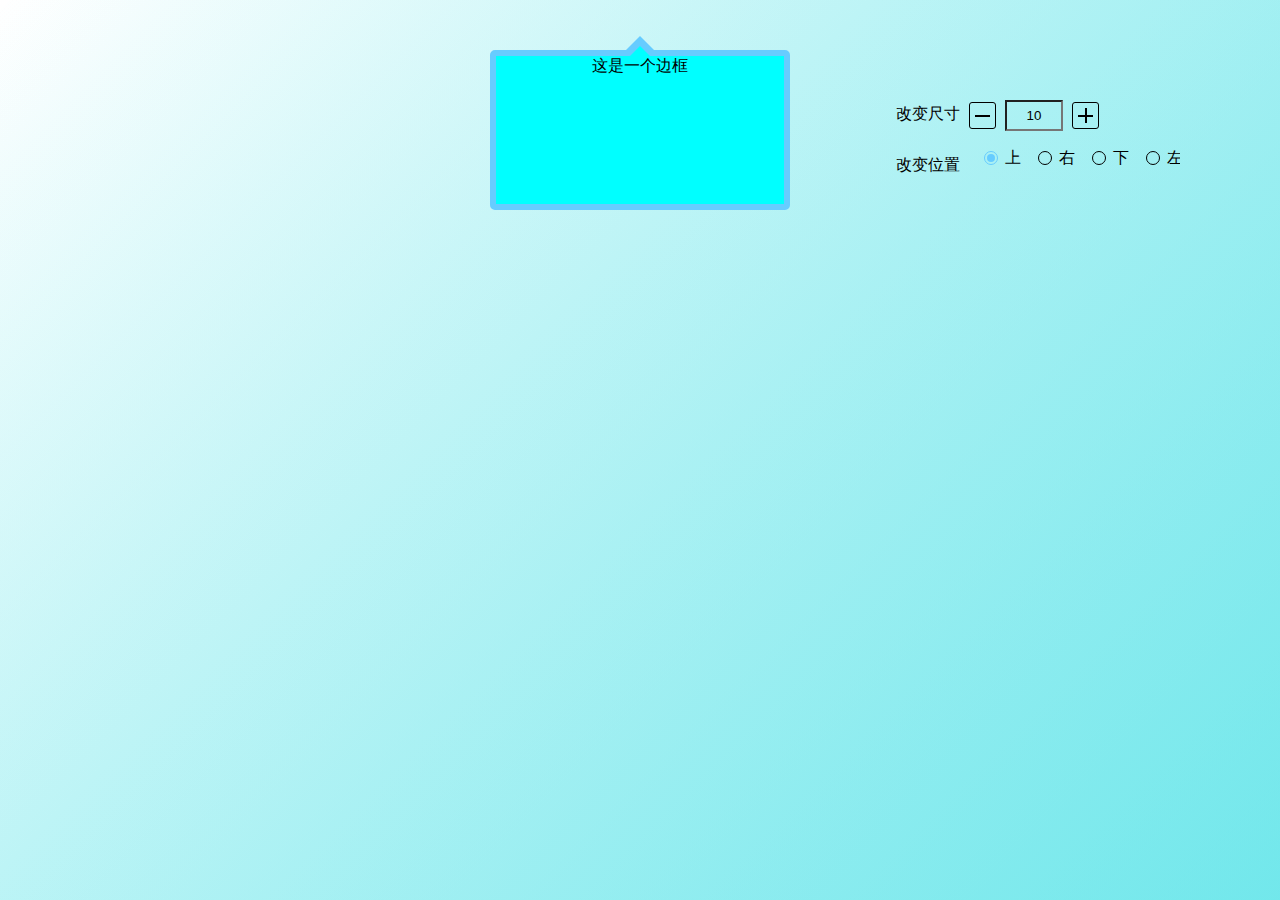
==== commit 9fea5f38: "border size change" ====
--- a/index.html
+++ b/index.html
@@ -18,9 +18,349 @@
             text-align: center;
             color: #0d90ec;
         }
+        .border{
+            width: 300px;
+            height: 160px;
+            background: aqua;
+            border-radius: 5px;
+            /* overflow: hidden; */
+            margin: 50px auto;
+            position: relative;
+            text-align: center;
+            border: 6px solid #6cf;
+            box-sizing: border-box;
+        }
+        .border-out,.border-inner{
+            position: absolute;
+            width: 0;
+            height: 0;
+            border: 20px solid;
+            border-color: transparent transparent #6cf transparent;
+        }
+        .border-out.top,.border-inner.top{
+            left: 50%;
+            margin-left: -20px;
+            bottom: 100%;
+        }
+        .border-inner.top{
+            border: 10px solid;
+            margin-left: -10px;
+            border-color: transparent transparent aqua transparent;
+        }
+        .border-out.right,.border-inner.right{
+            top: 50%;
+            left: 100%;
+        }
+        .border-inner.top{
+            border: 10px solid;
+            margin-left: -10px;
+            border-color: transparent transparent aqua transparent;
+        }
+        .operator-list{
+            position: absolute;
+            top: 100px;
+            right: 100px;
+        }
+        .btn{
+            display: inline-block;
+            height: 25px;
+            width: 25px;
+            margin: 0 5px;
+            border: 1px solid;
+            border-radius: 3px;
+            vertical-align: middle;
+            cursor: pointer;
+            position: relative;
+        }
+        .reduce::before{
+            content: '';
+            width: 15px;
+            position: absolute;
+            left: 5px;
+            top: 12px;
+            height: 2px;
+            background: #000;
+        }
+        .add::before{
+            content: '';
+            width: 15px;
+            position: absolute;
+            left: 5px;
+            top: 12px;
+            height: 2px;
+            background: #000;
+        }
+        .add::after{
+            content: '';
+            width: 2px;
+            position: absolute;
+            left: 12px;
+            top: 5px;
+            height: 15px;
+            background: #000;
+        }
+        .sizeVal{
+            outline: none;
+            margin-left: 15px;
+            height: 25px;
+            width: 50px;
+            text-align: center;
+            vertical-align: middle;
+            margin: 0;
+            background: none;
+        }
+        .position-change{
+            margin-top: 15px;
+        }
+        .position-list{
+            display: inline-block;
+            overflow: hidden;
+            margin: 0;
+            padding: 0;
+        }
+        .position-list li{
+            list-style: none;
+            float: left;
+            margin: 0 10px;
+            cursor: pointer;
+        }
+        input[type="radio"]{
+            cursor: pointer;
+        }
+        label{
+            cursor: pointer;
+        }
+        .position-list .pos{
+            display: inline-block;
+            position: relative;
+            width: 12px;
+            height: 12px;
+            cursor: pointer;
+            margin: 5px 20px;
+            border-radius: 10px;
+            border: 1px solid;
+
+        }
+        .position-list .pos.active{
+            border-color: #6cf;
+        }
+        .position-list .active::before{
+            content: '';
+            width: 8px;
+            height: 8px;
+            background-color: #6cf;
+            border-radius: 4px;
+            position: absolute;
+            left: 2px;
+            top: 2px;
+        }
+        .pos::after{
+            content: attr(data-text);
+            width: 25px;
+            height: 25px;
+            position: absolute;
+            left: 20px;
+            top: -4px;
+        }
     </style>
 </head>
 <body>
-    <div class="hello">...</div>
+    <div class="border">
+        <div class="border-out top"></div>
+        <div class="border-inner top"></div>
+        这是一个边框
+    </div>
+    <div class="operator-list">
+        <div class="size-change">
+            <span class="text">改变尺寸</span>
+            <span class="reduce btn"></span>
+            <input type="text" class="sizeVal" readonly value="10">
+            <span class="add btn"></span>
+        </div>
+        <div class="position-change">
+            <span class="text">改变位置</span>
+            <ul class="position-list">
+                <li class="pos active" data-p="top" data-text="上"></li>
+                <li class="pos" data-p="right" data-text="右"></li>
+                <li class="pos" data-p="bottom" data-text="下"></li>
+                <li class="pos" data-p="left" data-text="左"></li>
+                <!-- <li class="top"><input type="radio" name="pos" id="top" checked><label for="top">上</label></li>
+                <li class="right"><input type="radio" name="pos" id="right"><label for="right">右</label></li>
+                <li class="bottom"><input type="radio" name="pos" id="bottom"><label for="bottom">下</label></li>
+                <li class="left"><input type="radio" name="pos" id="left"><label for="left">左</label></li> -->
+            </ul>
+        </div>
+    </div>
+    <!-- <div class="hello">...</div>
+    <audio loop class="audio"></audio>
+    <script>
+        let isPlay = false
+        document.addEventListener('click', function() {
+            if (isPlay) {
+                return
+            }
+            isPlay = true
+            let audio = document.getElementsByClassName('audio')[0]
+            audio.src = './media/piano.mp3'
+            audio.volume = 0.1
+            setTimeout(function() {
+                audio.play()
+            }, 100)
+        })
+    </script> -->
+    <script>
+        (function() {
+            const colors = {
+                success: 'green',
+                error: 'red',
+                init: 'gray',
+                color: '#fff'
+            }
+            class Alert{
+                constructor(opt) {
+                    /**
+                    * @params opt 参数集合
+                    * @params Number opt.time 弹窗显示的时间，默认为3秒
+                    * 
+                    */
+                    this.time = opt.time || 3000
+                    this.duration = '.8s'  // 动画过渡时间
+                    this.background = opt.background || 'init'  // 弹窗背景颜色
+                    this.color = opt.color || 'color'  // 弹窗文字颜色
+                    this.text = opt.text
+                    this.deviation = opt.deviation || 10 // 弹窗出现或者消失时偏移的距离
+                    this.el = this.createEl()
+                    this.elementStyle(this.el)
+                    this.el.innerText = this.text
+                    this.addLayer()
+                    setTimeout(() => {
+                        this.removeLayer()
+                    }, this.time + 200)
+                }
+                createEl(tag) {
+                    return document.createElement(tag || 'div')
+                }
+                addLayer() {
+                    document.body.appendChild(this.el)
+                    setTimeout(() => {
+                        this.el.style.marginTop = '0'
+                        this.el.style.opacity = 1
+                    }, 100)
+                }
+                removeLayer() {
+                    let style = this.el.style
+                    style.marginTop = `${this.deviation}px`
+                    style.opacity = 0
+                    let t = parseFloat(this.duration) * 1000 + 200
+                    // setTimeout(() => {
+                    //     document.body.removeChild(this.el)
+                    // }, t)
+                }
+                elementStyle(el) {
+                    el.style.position = 'absolute';
+                    el.style.left = '50%';
+                    el.style.top = '50%';
+                    el.style.padding = '5px 10px';
+                    el.style.zIndex = 1000;
+                    el.style.transform = 'translate(-50%, -50%)';
+                    el.style.borderRadius = '3px';
+                    el.style.opacity = 0
+                    el.style.color = colors[this.color]
+                    el.style.marginTop = `${this.deviation}px`;
+                    el.style.transition = `all ${this.duration}`;
+                    el.style.color = colors[this.color];
+                    el.style.background = this.background;
+                }
+            }
+            function getEl(className) {
+                return document.getElementsByClassName(className)[0]
+            }
+            function throttle(fn, time) {
+                // 节流
+                var timer;
+                return function(event) {
+                    if (timer) {
+                        return
+                    }
+                    timer = setTimeout(function() {
+                        fn(event)
+                        timer = null
+                    }, time)
+                }
+            }
+            function valDeal(v) {
+                // 判断输入的是不是整数，如果不是，进行转换
+                v = parseInt(v)
+                if (v !== v) {
+                    return 0
+                }
+                return v
+            }
+            function sizeChange() {
+                let out = val + w
+                let inner = val
+                outEl.style.borderWidth = out + 'px'
+                outEl.style.marginLeft = -out + 'px'
+                innerEl.style.borderWidth = inner + 'px'
+                innerEl.style.marginLeft = -inner + 'px'
+            }
+            function postionChange(event) {
+                let p = event.target.dataset.p
+                outEl.style
+            }
+            function top() {
+                outEl.style.left = innerEl.style.left = '50%'
+                outEl.style.bottom = innerEl.style.bottom = '100%'
+            }
+            function right() {}
+            function bottom() {}
+            function left() {}
+            let val = 10
+            let w = 10
+            let outEl = getEl('border-out');
+            let innerEl = getEl('border-inner');
+            let size = getEl('sizeVal');
+            let position = getEl('position-list')
+            let add = getEl('add')
+            let reduce = getEl('reduce')
+            let pos = 'top'; // 方向 上下左右
+            let posVal = {
+                top: ['left', 'bottom', 'marginLeft'],
+                right: ['top', 'left', 'marginTop'],
+                bottom: ['left', 'top', 'marginLeft'],
+                left: ['top', 'right', 'marginTop']
+            }; // 根据三角标出现的位置不同，对应的元素方位值设置
+            var posList = document.getElementsByClassName('pos')
+            posList = Array.from(posList)
+            add.addEventListener('click', function() {
+                if (val >= 30) {
+                    new Alert({
+                        text: '已设置为最大值',
+                        background: 'gray'
+                    })
+                    return    
+                }
+                val++
+                size.value = val
+                sizeChange()
+            });
+            reduce.addEventListener('click', function() {
+                if (val <= 6) {
+                    new Alert({
+                        text: '已设置为最小值',
+                        background: 'gray'
+                    })
+                    return    
+                }
+                val--
+                size.value = val
+                sizeChange()
+            })
+            posList.forEach(function(el) {
+                el.addEventListener('click', postionChange)
+            })
+
+        })()
+    </script>
 </body>
 </html>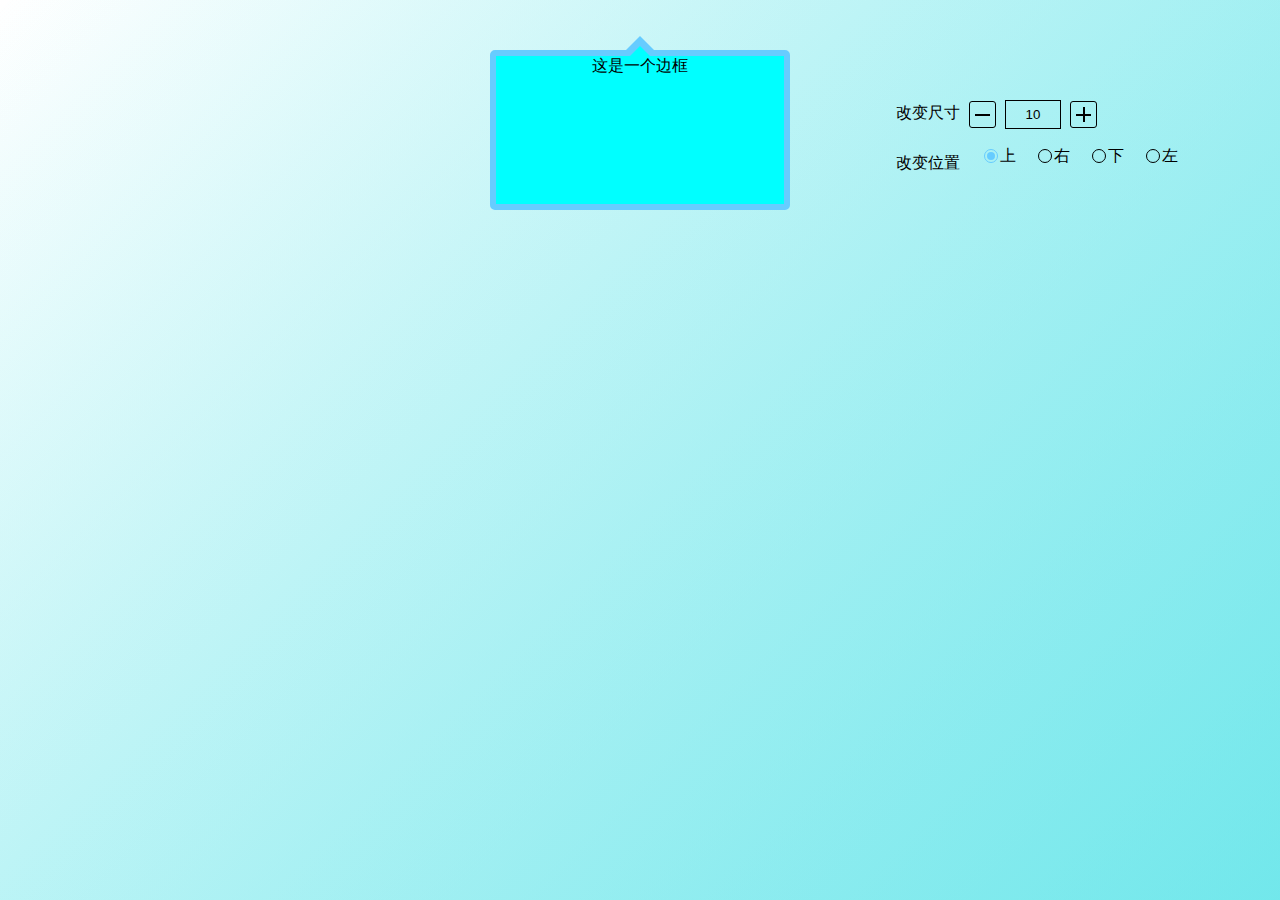
==== commit 5dcbef8c: "position change size change" ====
--- a/index.html
+++ b/index.html
@@ -5,164 +5,7 @@
     <meta name="viewport" content="width=device-width, initial-scale=1.0">
     <title>当此世，赢输都算闲话</title>
     <link rel="shortcut icon" href="https://avatars1.githubusercontent.com/u/24516654?s=40&v=4" type="image/jpeg">
-    <style>
-        html,body{
-            height: 100%;
-            overflow: hidden;
-            margin: 0;
-            background: linear-gradient(-45deg, #2edce26e, transparent);
-        }
-        .hello{
-            margin: 100px;
-            font-size: 20px;
-            text-align: center;
-            color: #0d90ec;
-        }
-        .border{
-            width: 300px;
-            height: 160px;
-            background: aqua;
-            border-radius: 5px;
-            /* overflow: hidden; */
-            margin: 50px auto;
-            position: relative;
-            text-align: center;
-            border: 6px solid #6cf;
-            box-sizing: border-box;
-        }
-        .border-out,.border-inner{
-            position: absolute;
-            width: 0;
-            height: 0;
-            border: 20px solid;
-            border-color: transparent transparent #6cf transparent;
-        }
-        .border-out.top,.border-inner.top{
-            left: 50%;
-            margin-left: -20px;
-            bottom: 100%;
-        }
-        .border-inner.top{
-            border: 10px solid;
-            margin-left: -10px;
-            border-color: transparent transparent aqua transparent;
-        }
-        .border-out.right,.border-inner.right{
-            top: 50%;
-            left: 100%;
-        }
-        .border-inner.top{
-            border: 10px solid;
-            margin-left: -10px;
-            border-color: transparent transparent aqua transparent;
-        }
-        .operator-list{
-            position: absolute;
-            top: 100px;
-            right: 100px;
-        }
-        .btn{
-            display: inline-block;
-            height: 25px;
-            width: 25px;
-            margin: 0 5px;
-            border: 1px solid;
-            border-radius: 3px;
-            vertical-align: middle;
-            cursor: pointer;
-            position: relative;
-        }
-        .reduce::before{
-            content: '';
-            width: 15px;
-            position: absolute;
-            left: 5px;
-            top: 12px;
-            height: 2px;
-            background: #000;
-        }
-        .add::before{
-            content: '';
-            width: 15px;
-            position: absolute;
-            left: 5px;
-            top: 12px;
-            height: 2px;
-            background: #000;
-        }
-        .add::after{
-            content: '';
-            width: 2px;
-            position: absolute;
-            left: 12px;
-            top: 5px;
-            height: 15px;
-            background: #000;
-        }
-        .sizeVal{
-            outline: none;
-            margin-left: 15px;
-            height: 25px;
-            width: 50px;
-            text-align: center;
-            vertical-align: middle;
-            margin: 0;
-            background: none;
-        }
-        .position-change{
-            margin-top: 15px;
-        }
-        .position-list{
-            display: inline-block;
-            overflow: hidden;
-            margin: 0;
-            padding: 0;
-        }
-        .position-list li{
-            list-style: none;
-            float: left;
-            margin: 0 10px;
-            cursor: pointer;
-        }
-        input[type="radio"]{
-            cursor: pointer;
-        }
-        label{
-            cursor: pointer;
-        }
-        .position-list .pos{
-            display: inline-block;
-            position: relative;
-            width: 12px;
-            height: 12px;
-            cursor: pointer;
-            margin: 5px 20px;
-            border-radius: 10px;
-            border: 1px solid;
-
-        }
-        .position-list .pos.active{
-            border-color: #6cf;
-        }
-        .position-list .active::before{
-            content: '';
-            width: 8px;
-            height: 8px;
-            background-color: #6cf;
-            border-radius: 4px;
-            position: absolute;
-            left: 2px;
-            top: 2px;
-        }
-        .pos::after{
-            content: attr(data-text);
-            width: 25px;
-            height: 25px;
-            position: absolute;
-            left: 20px;
-            top: -4px;
-        }
-    </style>
+    <link rel="stylesheet" href="./css/index.css">
 </head>
 <body>
     <div class="border">
@@ -300,21 +143,84 @@
                 let out = val + w
                 let inner = val
                 outEl.style.borderWidth = out + 'px'
-                outEl.style.marginLeft = -out + 'px'
+                outEl.style[posVal[pos]] = -out + 'px'
                 innerEl.style.borderWidth = inner + 'px'
-                innerEl.style.marginLeft = -inner + 'px'
+                innerEl.style[posVal[pos]] = -inner + 'px'
             }
             function postionChange(event) {
                 let p = event.target.dataset.p
-                outEl.style
+                pos = p
+                posList.forEach(el => {
+                    el.classList.remove('active')
+                })
+                event.target.classList.add('active')
+                eval(p +'()')
+                // outEl.style
             }
             function top() {
-                outEl.style.left = innerEl.style.left = '50%'
-                outEl.style.bottom = innerEl.style.bottom = '100%'
-            }
-            function right() {}
-            function bottom() {}
-            function left() {}
+                outEl.style = `
+                    left: 50%;
+                    bottom: 100%;
+                    border: ${val + w}px solid;
+                    margin-left: ${-(val + w)}px;
+                    border-color: transparent transparent #6cf transparent;
+                `
+                innerEl.style = `
+                    left: 50%;
+                    bottom: 100%;
+                    border: ${val}px solid;
+                    margin-left: ${-val}px;
+                    border-color: transparent transparent aqua transparent;
+                `
+            }
+            function right() {
+                outEl.style = `
+                    left: 100%;
+                    top: 50%;
+                    border: ${val + w}px solid;
+                    margin-top: ${-(val + w)}px;
+                    border-color: transparent transparent transparent #6cf;
+                `
+                innerEl.style = `
+                    left: 100%;
+                    top: 50%;
+                    border: ${val}px solid;
+                    margin-top: ${-val}px;
+                    border-color: transparent transparent transparent aqua;
+                `
+            }
+            function bottom() {
+                outEl.style = `
+                    left: 50%;
+                    top: 100%;
+                    border: ${val + w}px solid;
+                    margin-left: ${-(val + w)}px;
+                    border-color: #6cf transparent transparent transparent;
+                `
+                innerEl.style = `
+                    left: 50%;
+                    top: 100%;
+                    border: ${val}px solid;
+                    margin-left: ${-val}px;
+                    border-color: aqua transparent transparent transparent;
+                `
+            }
+            function left() {
+                outEl.style = `
+                    right: 100%;
+                    top: 50%;
+                    border: ${val + w}px solid;
+                    margin-top: ${-(val + w)}px;
+                    border-color: transparent #6cf transparent transparent;
+                `
+                innerEl.style = `
+                    right: 100%;
+                    top: 50%;
+                    border: ${val}px solid;
+                    margin-top: ${-val}px;
+                    border-color: transparent aqua transparent transparent;
+                `
+            }
             let val = 10
             let w = 10
             let outEl = getEl('border-out');
@@ -325,10 +231,10 @@
             let reduce = getEl('reduce')
             let pos = 'top'; // 方向 上下左右
             let posVal = {
-                top: ['left', 'bottom', 'marginLeft'],
-                right: ['top', 'left', 'marginTop'],
-                bottom: ['left', 'top', 'marginLeft'],
-                left: ['top', 'right', 'marginTop']
+                top: 'marginLeft',
+                right: 'marginTop',
+                bottom: 'marginLeft',
+                left: 'marginTop'
             }; // 根据三角标出现的位置不同，对应的元素方位值设置
             var posList = document.getElementsByClassName('pos')
             posList = Array.from(posList)
@@ -359,7 +265,10 @@
             posList.forEach(function(el) {
                 el.addEventListener('click', postionChange)
             })
-
+            top()
+            // right()
+            // bottom()
+            // left()
         })()
     </script>
 </body>
--- a/css/index.css
+++ b/css/index.css
@@ -0,0 +1,136 @@
+html,body{
+    height: 100%;
+    overflow: hidden;
+    margin: 0;
+    background: linear-gradient(-45deg, #2edce26e, transparent);
+}
+.hello{
+    margin: 100px;
+    font-size: 20px;
+    text-align: center;
+    color: #0d90ec;
+}
+.border{
+    width: 300px;
+    height: 160px;
+    background: aqua;
+    border-radius: 5px;
+    /* overflow: hidden; */
+    margin: 50px auto;
+    position: relative;
+    text-align: center;
+    border: 6px solid #6cf;
+    box-sizing: border-box;
+}
+.border-out,.border-inner{
+    position: absolute;
+    width: 0;
+    height: 0;
+}
+.operator-list{
+    position: absolute;
+    top: 100px;
+    right: 100px;
+}
+.btn{
+    display: inline-block;
+    height: 25px;
+    width: 25px;
+    margin: 0 5px;
+    border: 1px solid;
+    border-radius: 3px;
+    vertical-align: middle;
+    cursor: pointer;
+    position: relative;
+}
+.reduce::before{
+    content: '';
+    width: 15px;
+    position: absolute;
+    left: 5px;
+    top: 12px;
+    height: 2px;
+    background: #000;
+}
+.add::before{
+    content: '';
+    width: 15px;
+    position: absolute;
+    left: 5px;
+    top: 12px;
+    height: 2px;
+    background: #000;
+}
+.add::after{
+    content: '';
+    width: 2px;
+    position: absolute;
+    left: 12px;
+    top: 5px;
+    height: 15px;
+    background: #000;
+}
+.sizeVal{
+    outline: none;
+    margin-left: 15px;
+    height: 25px;
+    width: 50px;
+    text-align: center;
+    vertical-align: middle;
+    margin: 0;
+    background: none;
+    border: 1px solid;
+}
+.position-change{
+    margin-top: 15px;
+}
+.position-list{
+    display: inline-block;
+    overflow: hidden;
+    margin: 0;
+    padding: 0;
+}
+.position-list li{
+    list-style: none;
+    float: left;
+    margin: 0 10px;
+    cursor: pointer;
+}
+input[type="radio"]{
+    cursor: pointer;
+}
+label{
+    cursor: pointer;
+}
+.position-list .pos{
+    display: inline-block;
+    position: relative;
+    width: 12px;
+    height: 12px;
+    cursor: pointer;
+    margin: 5px 20px;
+    border-radius: 10px;
+    border: 1px solid;
+
+}
+.position-list .pos.active{
+    border-color: #6cf;
+}
+.position-list .active::before{
+    content: '';
+    width: 8px;
+    height: 8px;
+    background-color: #6cf;
+    border-radius: 4px;
+    position: absolute;
+    left: 2px;
+    top: 2px;
+}
+.pos::after{
+    content: attr(data-text);
+    width: 25px;
+    height: 25px;
+    position: absolute;
+    left: 15px;
+    top: -4px;
+}